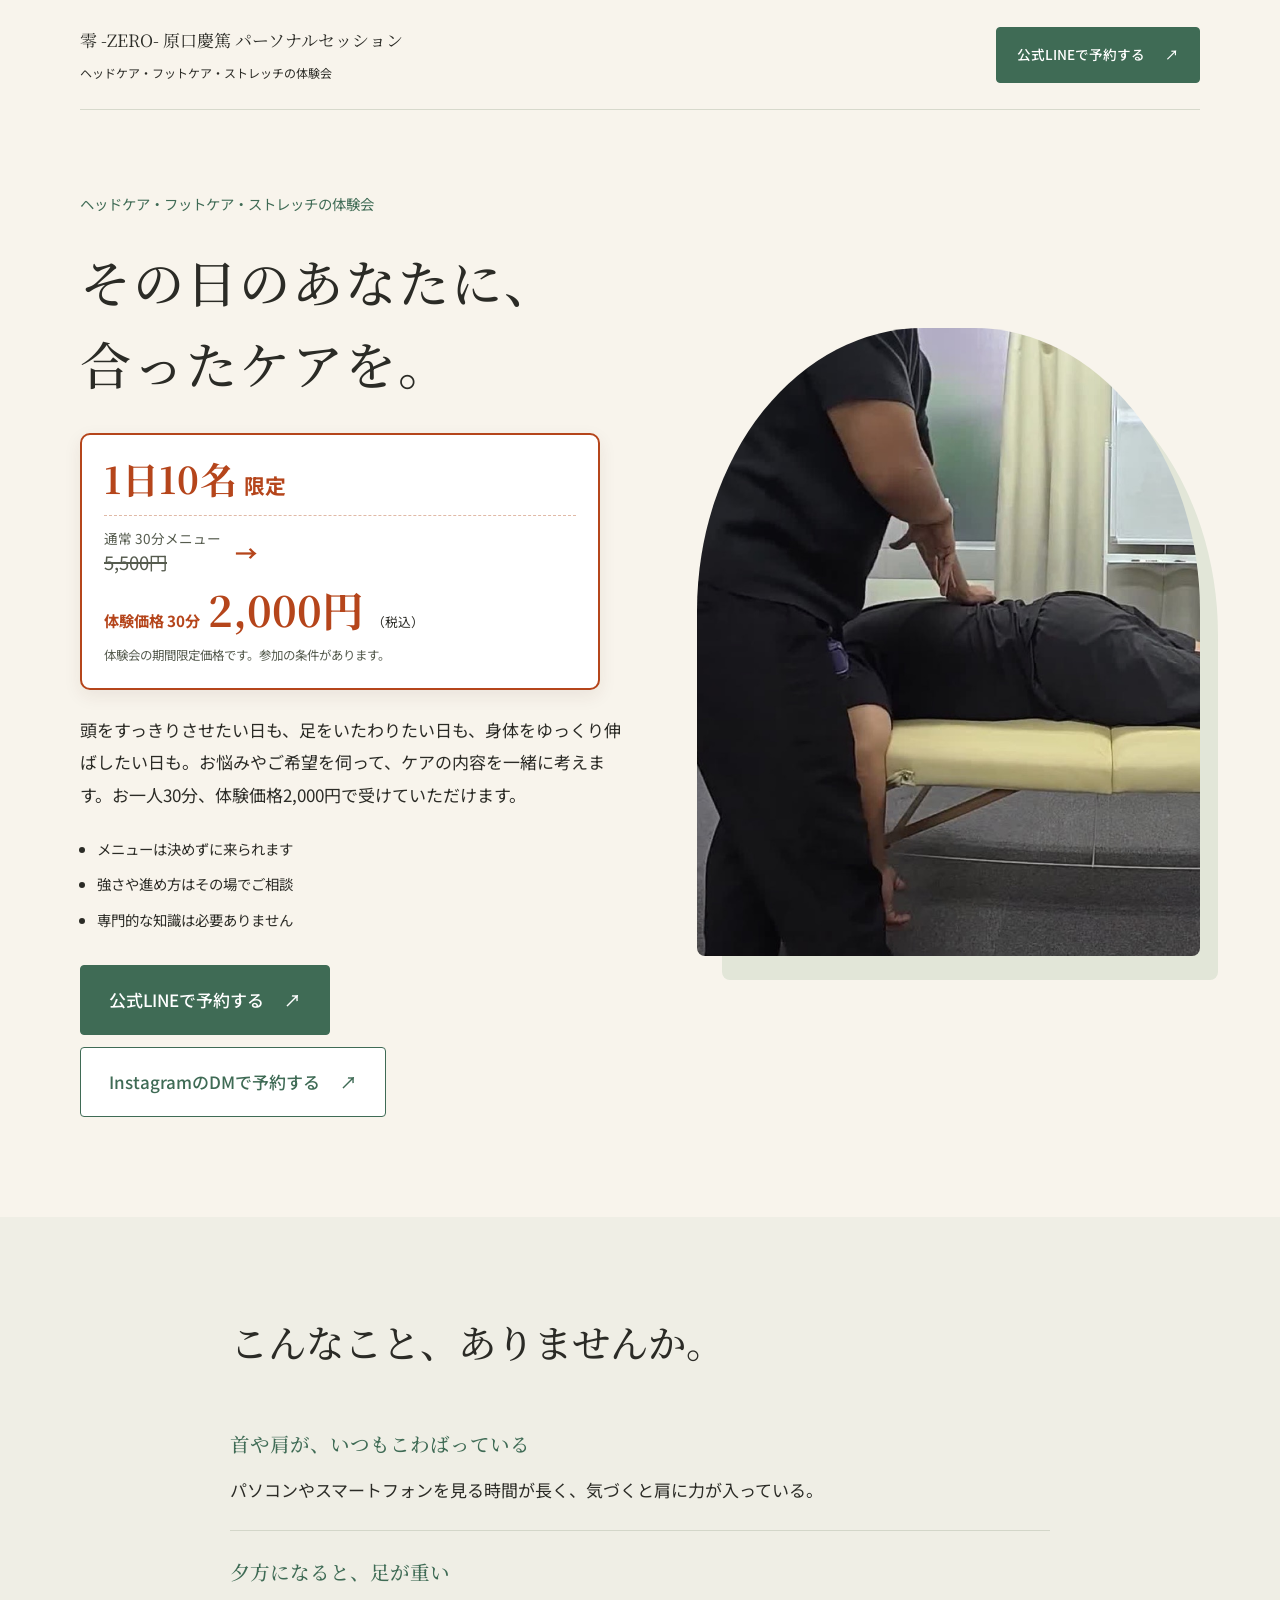
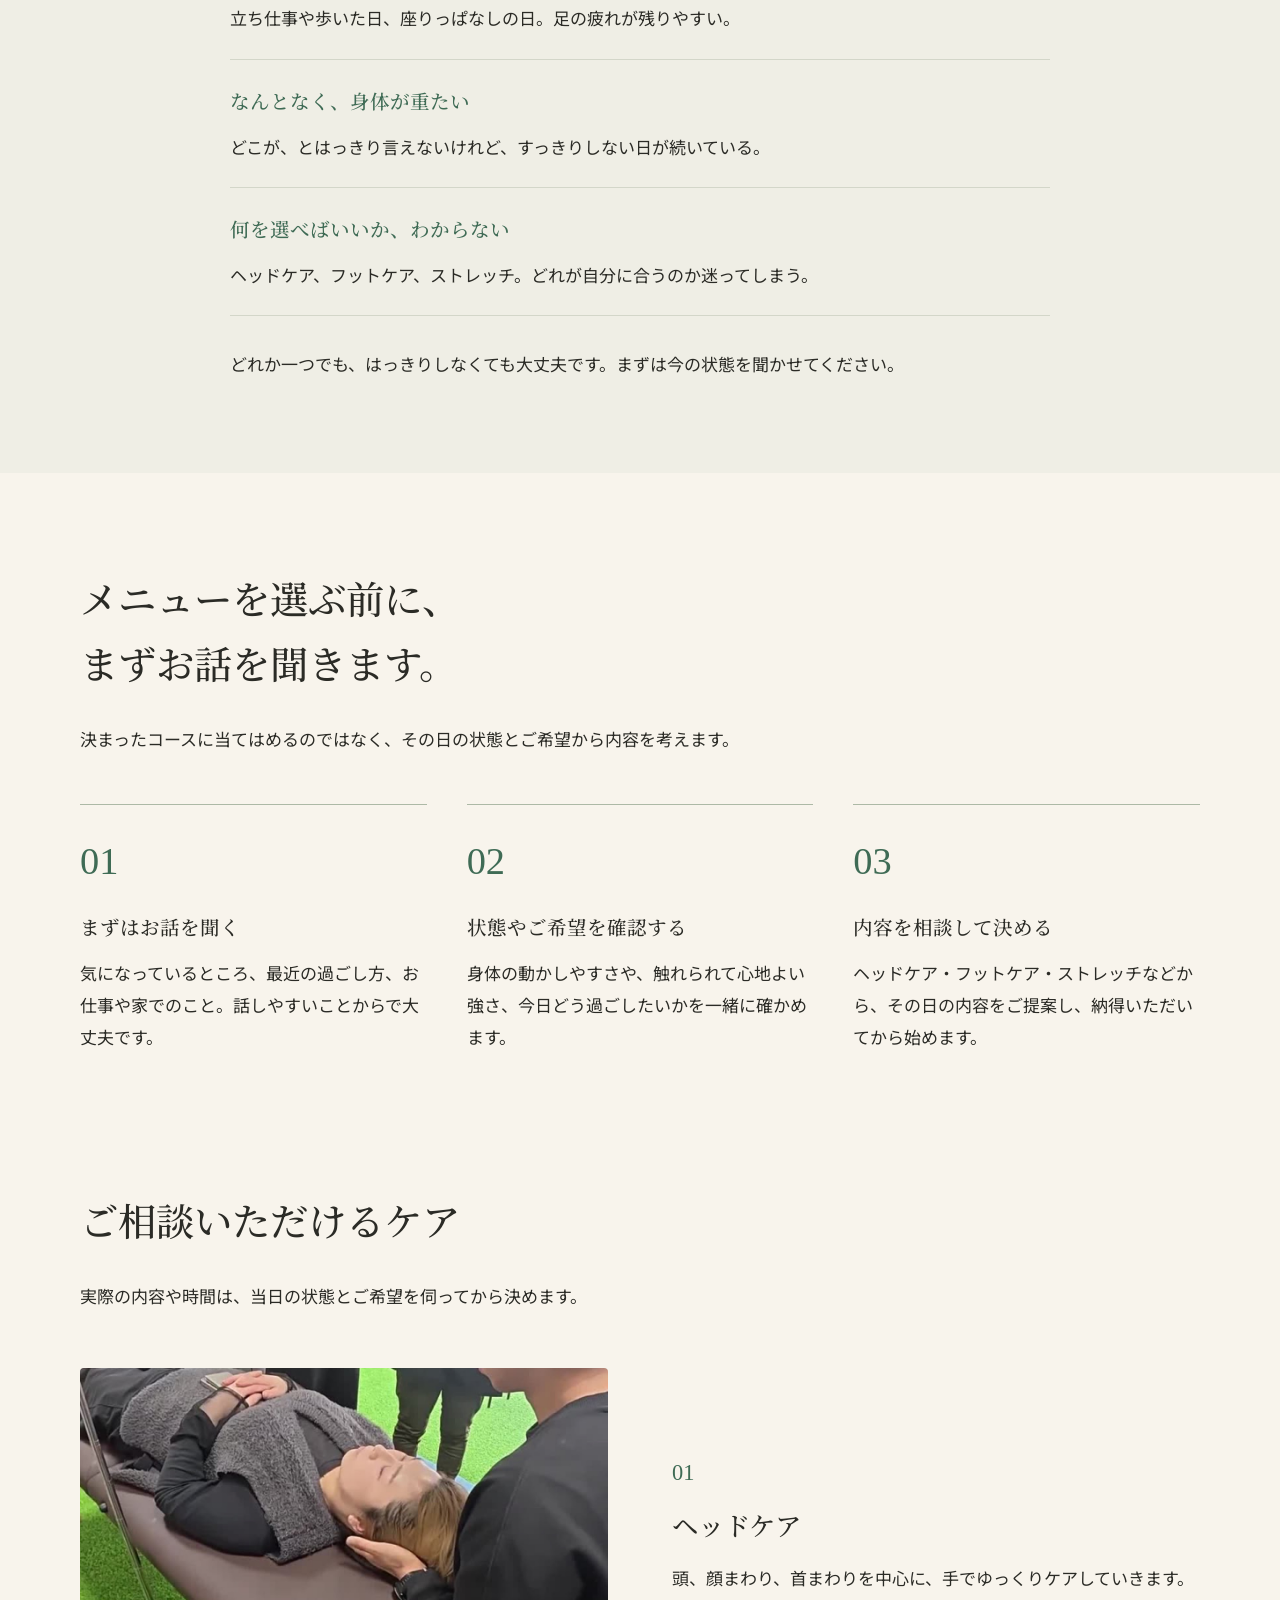
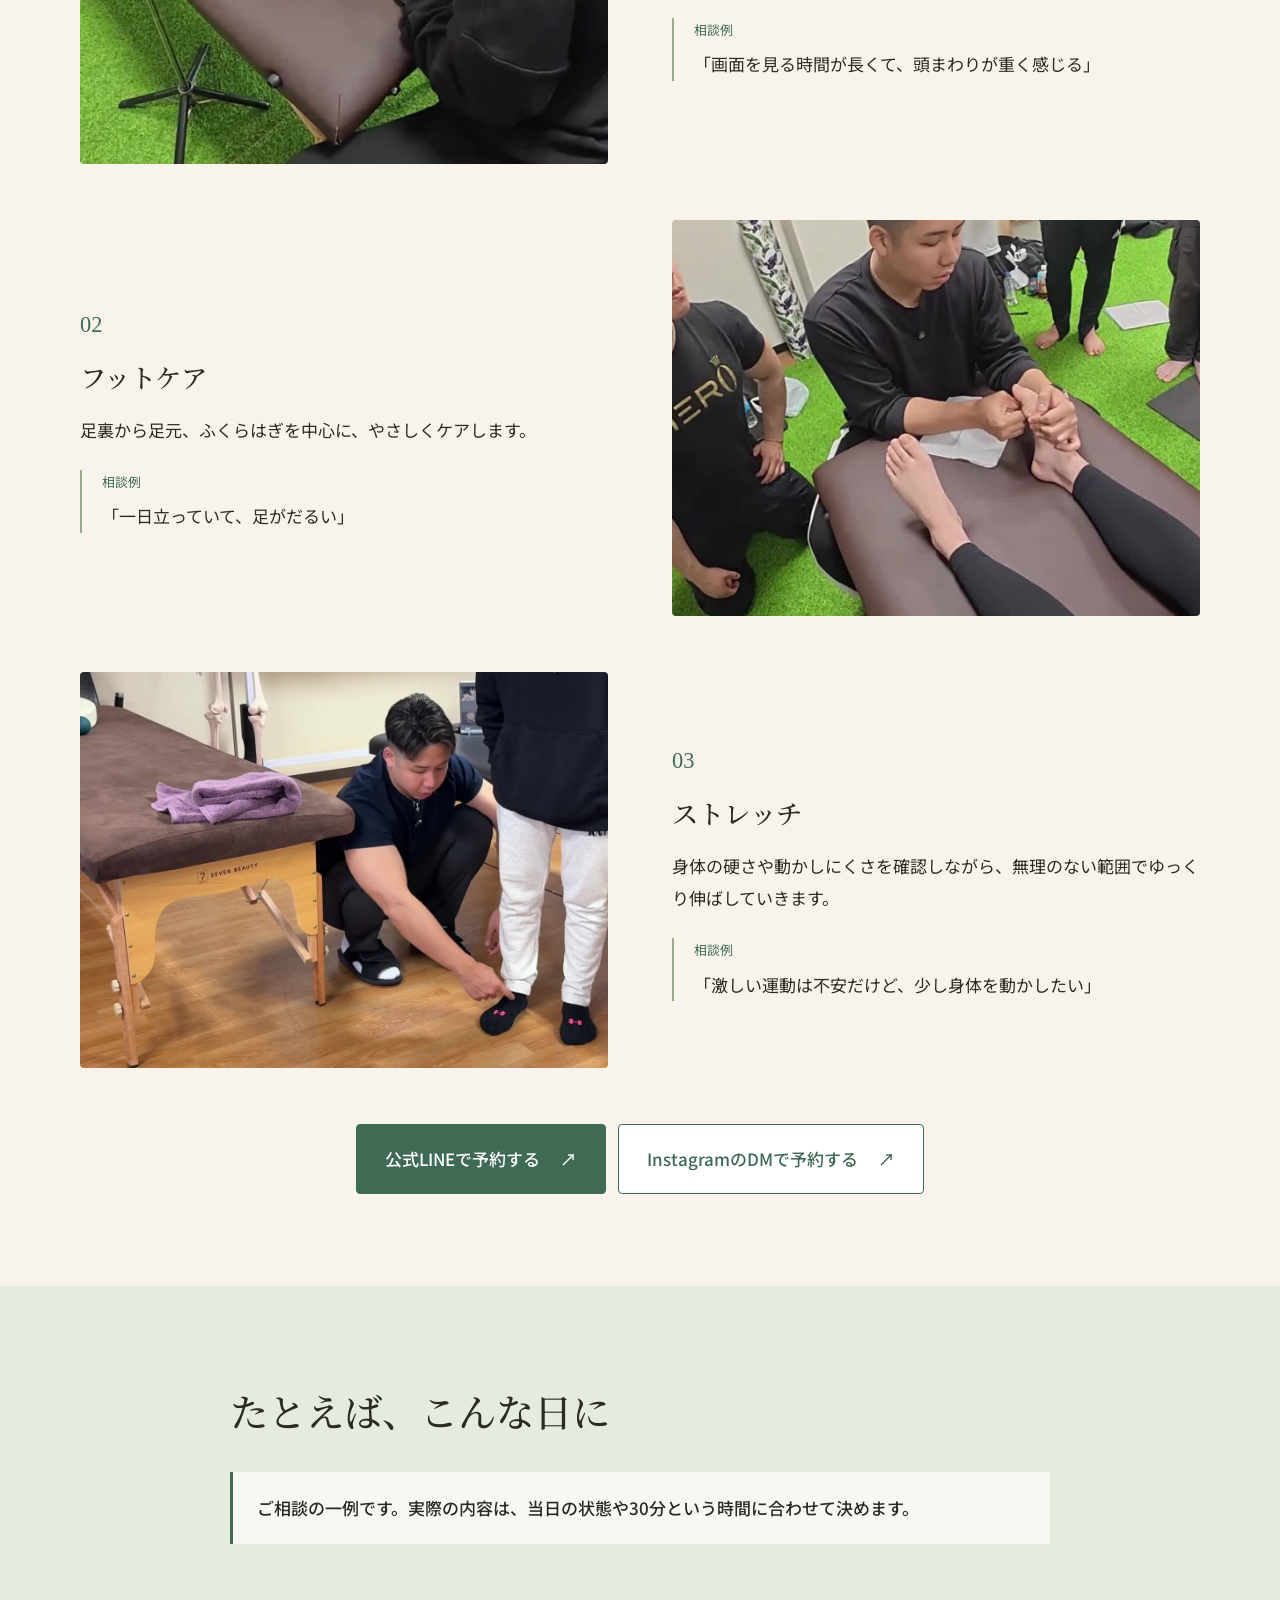
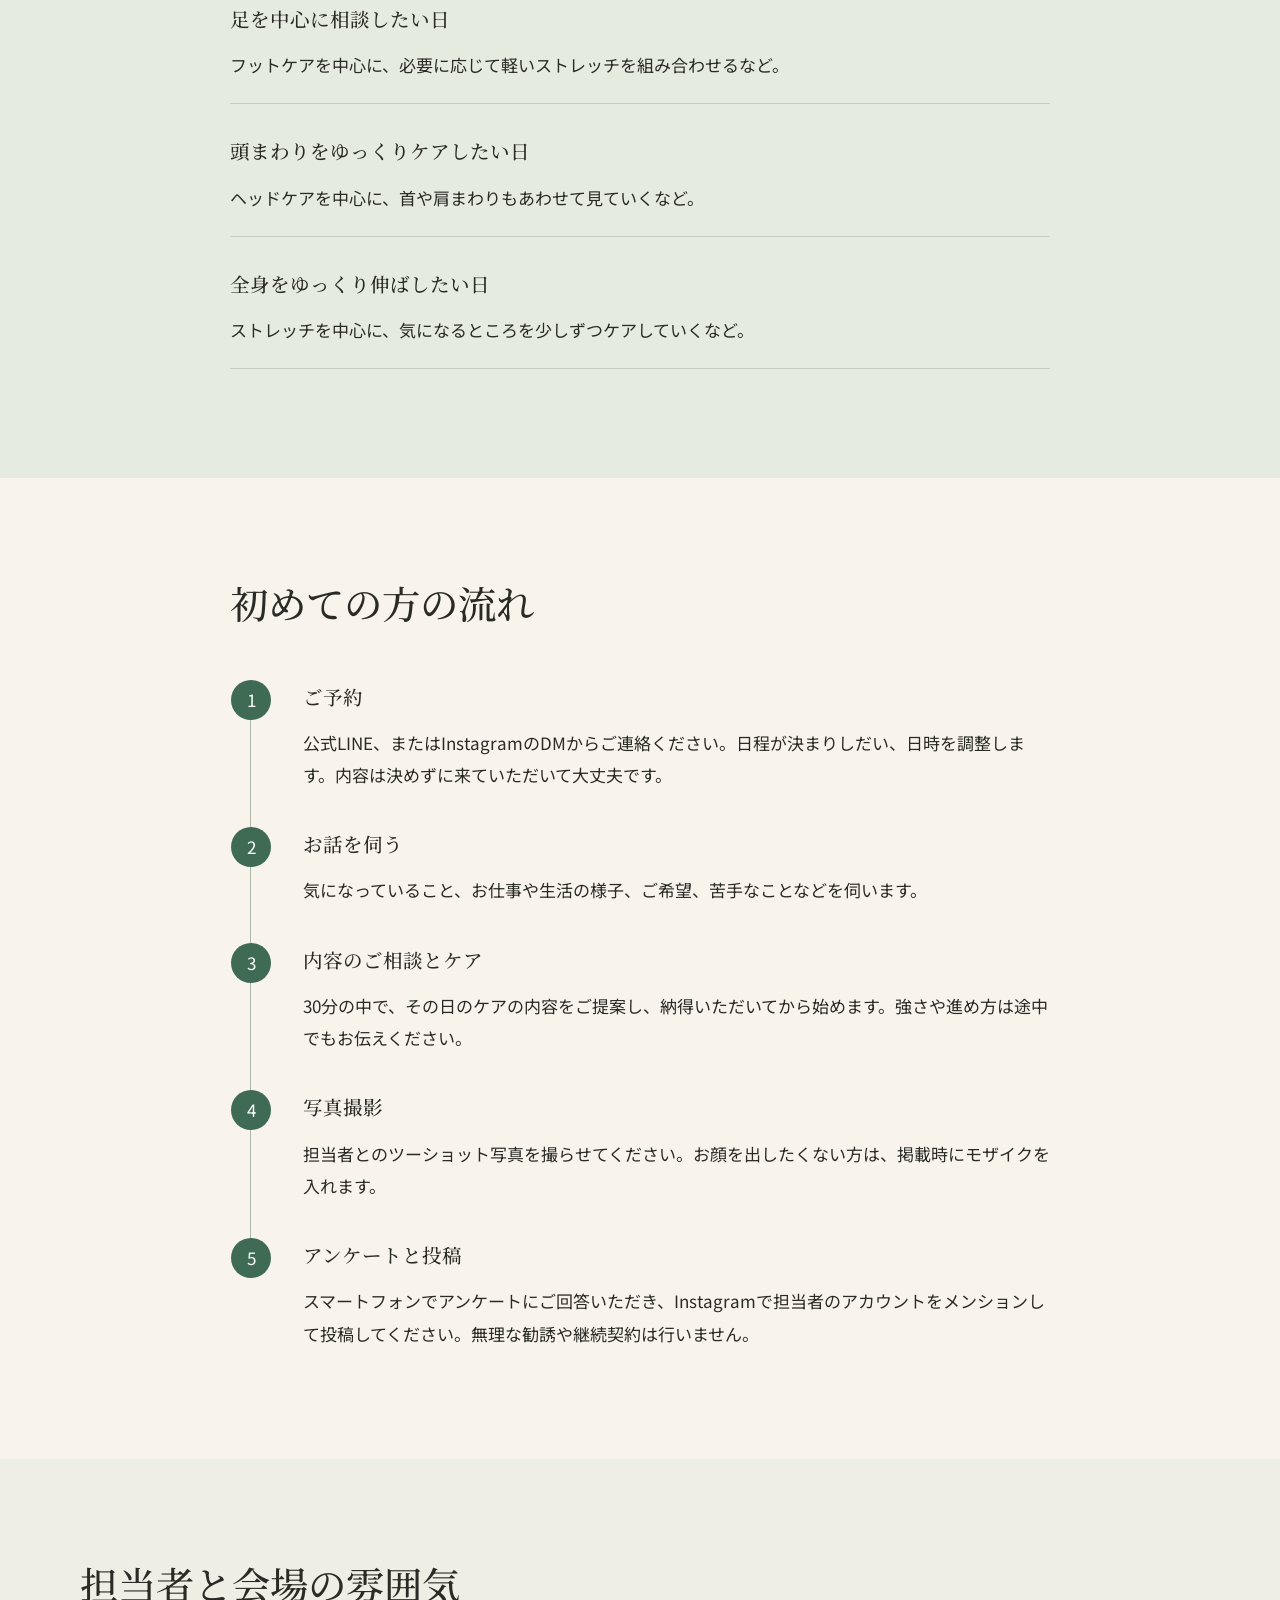
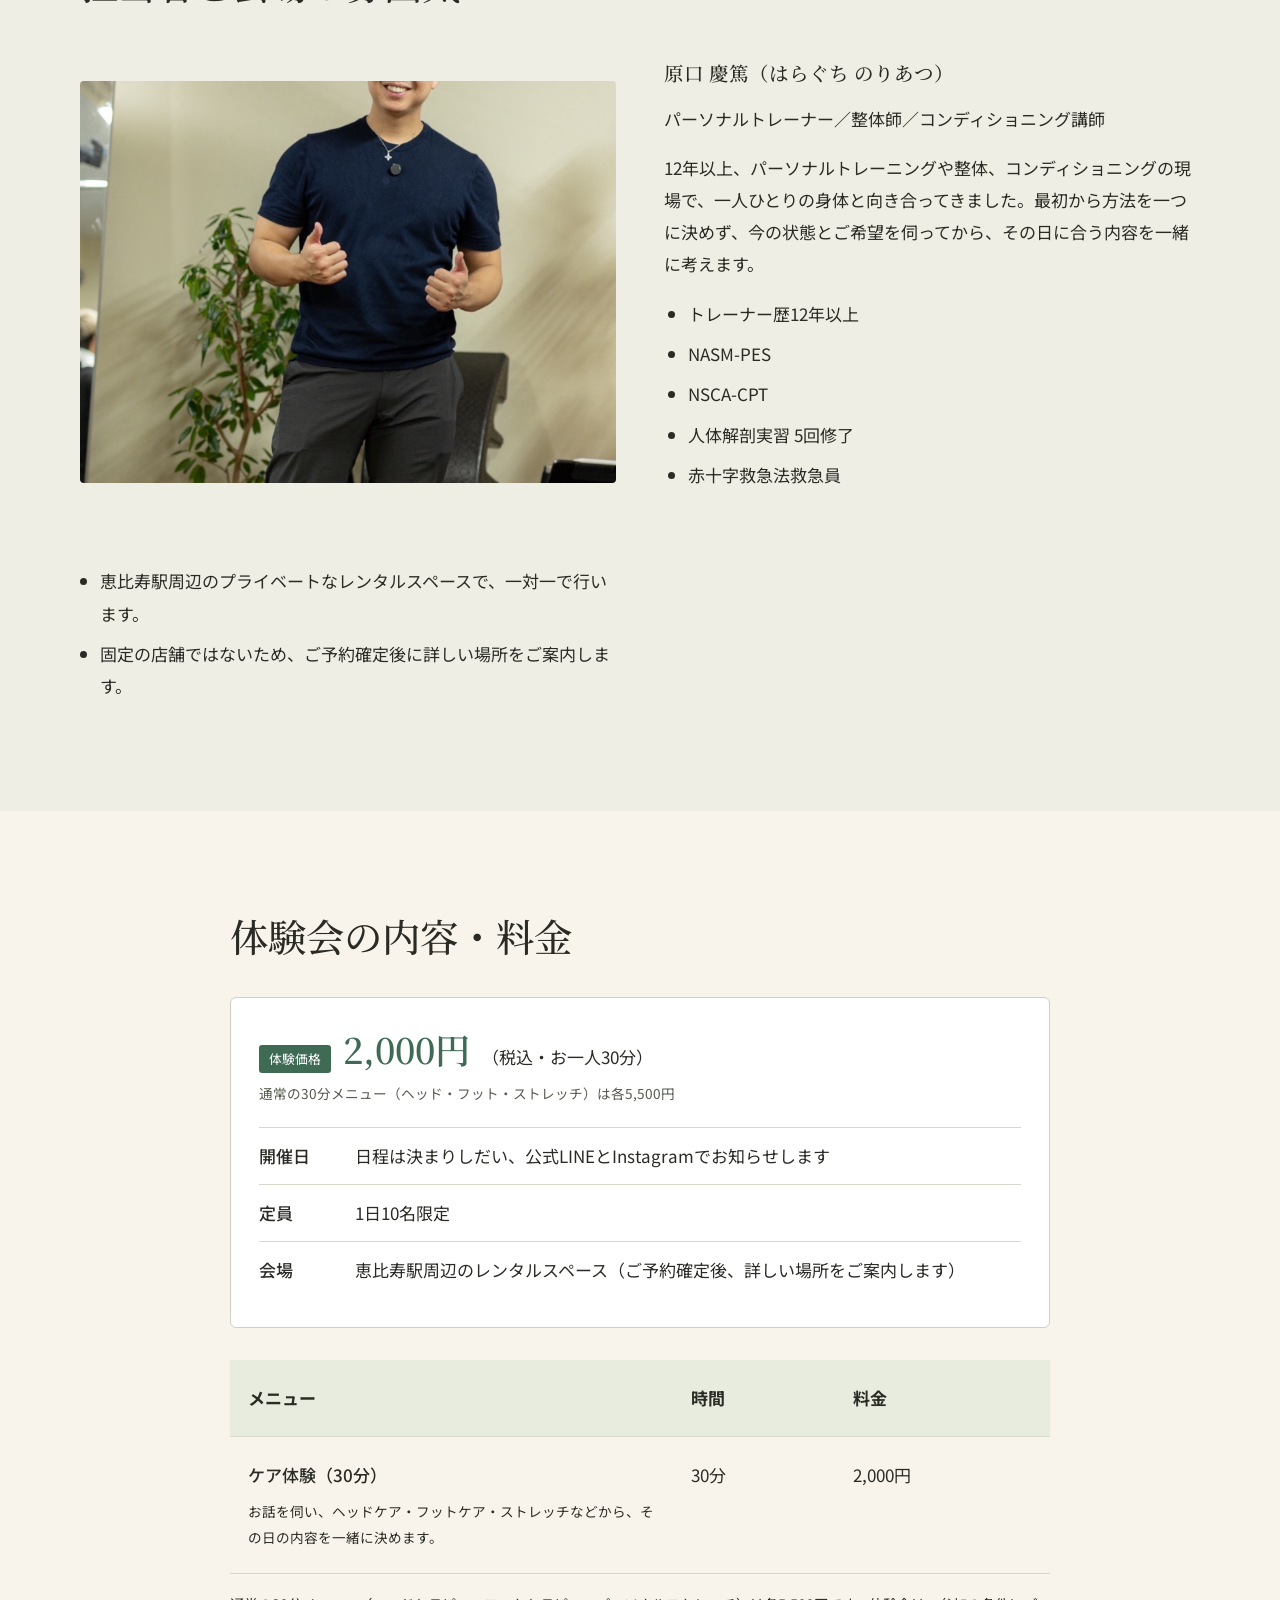
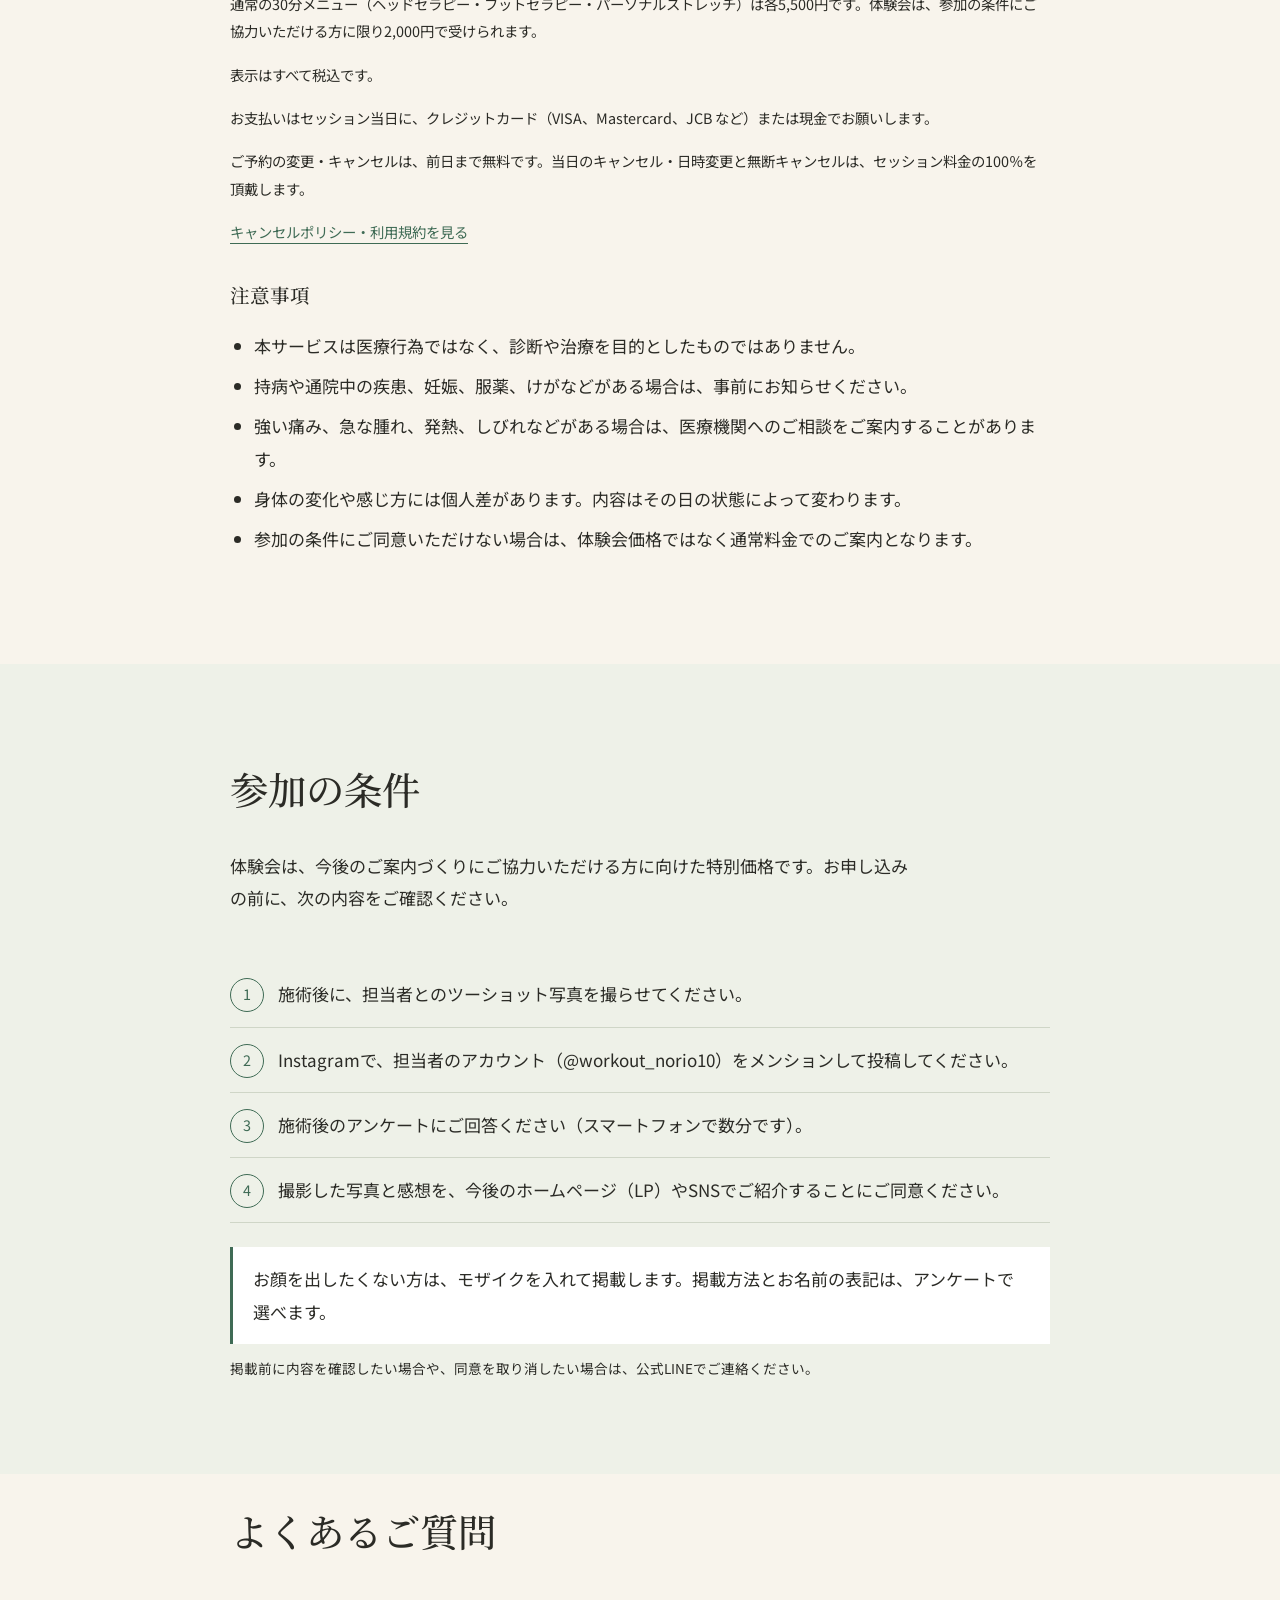
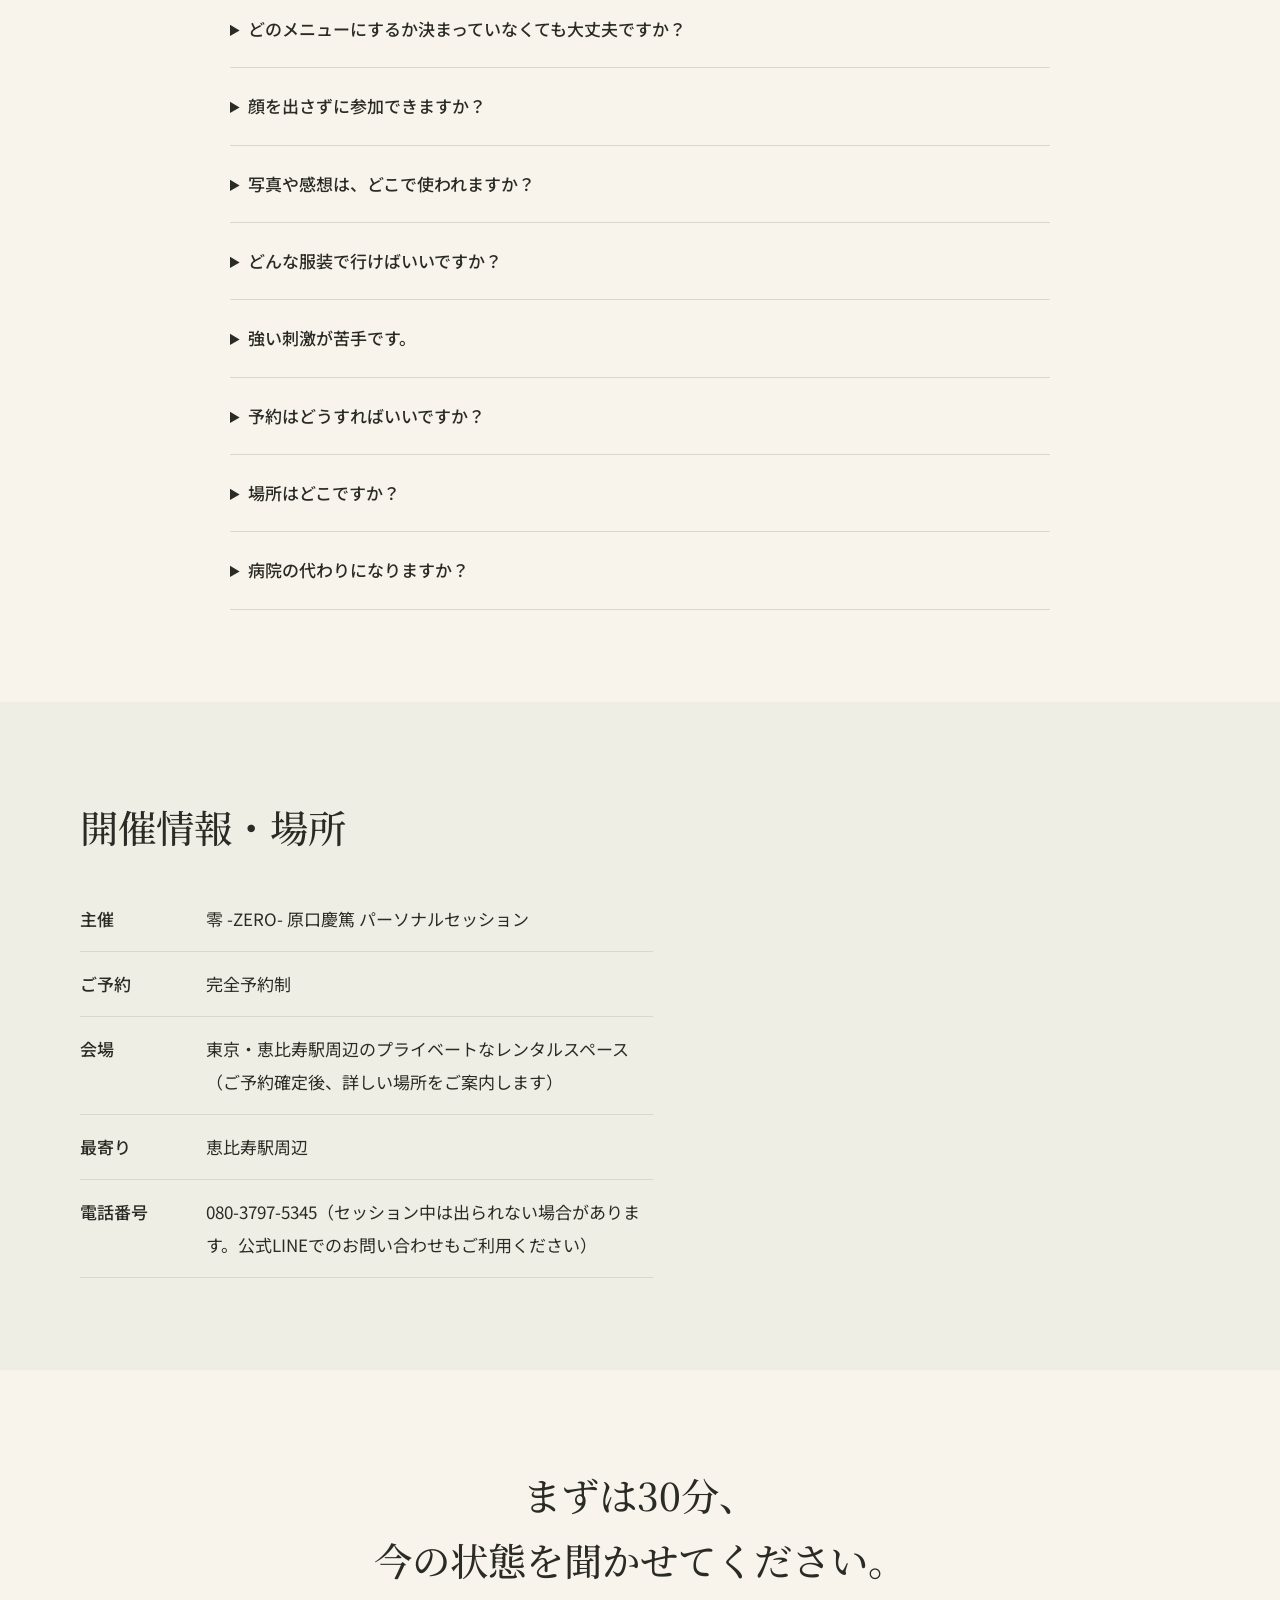
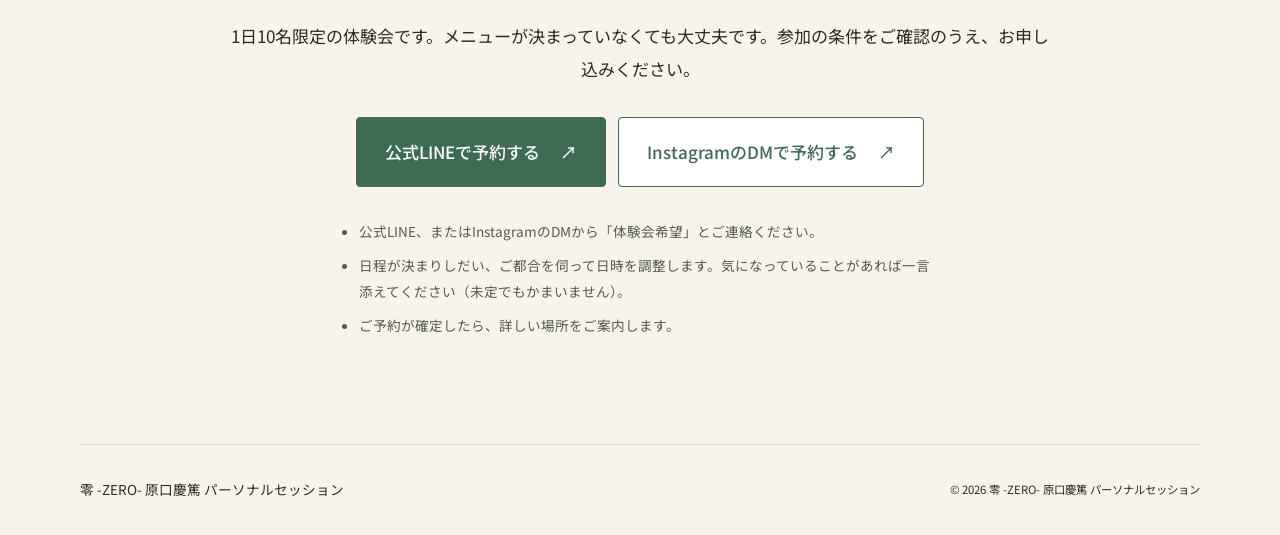
==== care/index.html @ 6ae03a6f "update: ケア体験会LPのファーストビューに1日10名限定と限定価格を強調表示 Co-Authored-By: Claude Opus 5.5 <noreply@anthropic.com>" ====
<!doctype html>
<html lang="ja">
<head>
<meta charset="utf-8"><meta name="viewport" content="width=device-width, initial-scale=1">
<meta name="theme-color" content="#3f6b55">
<title>1日10名限定 ケア体験会（30分2,000円）｜ヘッドケア・フットケア・ストレッチ｜零 -ZERO- 原口慶篤 パーソナルセッション</title><meta name="description" content="首や肩のこわばり、足の疲れ、身体の重さが気になる方へ。恵比寿駅周辺で、1日10名限定のケア体験会を行います。お一人30分・2,000円。お悩みやご希望を伺い、ヘッドケア・フットケア・ストレッチなどから内容を一緒に考えます。">
<meta property="og:type" content="website"><meta property="og:locale" content="ja_JP"><meta property="og:title" content="1日10名限定 ケア体験会（30分2,000円）｜ヘッドケア・フットケア・ストレッチ｜零 -ZERO- 原口慶篤 パーソナルセッション"><meta property="og:description" content="首や肩のこわばり、足の疲れ、身体の重さが気になる方へ。恵比寿駅周辺で、1日10名限定のケア体験会を行います。お一人30分・2,000円。お悩みやご希望を伺い、ヘッドケア・フットケア・ストレッチなどから内容を一緒に考えます。"><link rel="canonical" href="https://noriatsu3377-hue.github.io/Fee/care/"><meta property="og:url" content="https://noriatsu3377-hue.github.io/Fee/care/"><meta property="og:site_name" content="零 -ZERO- 原口慶篤 パーソナルセッション">
<link rel="preconnect" href="https://fonts.googleapis.com"><link rel="preconnect" href="https://fonts.gstatic.com" crossorigin>
<link href="https://fonts.googleapis.com/css2?family=Noto+Sans+JP:wght@400;500;600&family=Noto+Serif+JP:wght@400;500;600&display=swap" rel="stylesheet">
<link rel="stylesheet" href="assets/style.css"><script src="assets/main.js" defer></script>
</head>
<body class="has-booking">
<a class="skip-link" href="#main">本文へスキップ</a>
<header class="header wrap"><div class="brand">零 -ZERO- 原口慶篤 パーソナルセッション<p>ヘッドケア・フットケア・ストレッチの体験会</p></div><a class="btn btn-sm" href="https://lin.ee/N27gGW2" rel="noopener">公式LINEで予約する<span class="sr-only">（公式LINEが開きます）</span><span aria-hidden="true"> ↗</span></a></header>
<main id="main">
<section class="hero wrap" aria-labelledby="hero-title"><div><p class="eyebrow">ヘッドケア・フットケア・ストレッチの体験会</p><h1 id="hero-title">その日のあなたに、<br>合ったケアを。</h1><div class="hero-offer" role="group" aria-label="体験会の限定価格"><p class="offer-limit"><span class="offer-limit-big">1日10名</span>限定</p><div class="offer-price"><p class="offer-normal"><span>通常 30分メニュー</span><s>5,500円</s></p><span class="offer-arrow" aria-hidden="true">→</span><p class="offer-now"><span>体験価格 30分</span><strong>2,000円</strong><small>（税込）</small></p></div><p class="offer-note">体験会の期間限定価格です。参加の条件があります。</p></div><p class="lead">頭をすっきりさせたい日も、足をいたわりたい日も、身体をゆっくり伸ばしたい日も。お悩みやご希望を伺って、ケアの内容を一緒に考えます。お一人30分、体験価格2,000円で受けていただけます。</p><div class="hero-points"><ul><li>メニューは決めずに来られます</li><li>強さや進め方はその場でご相談</li><li>専門的な知識は必要ありません</li></ul></div><div class="cta-group"><a class="btn" href="https://lin.ee/N27gGW2" rel="noopener">公式LINEで予約する<span class="sr-only">（公式LINEが開きます）</span><span aria-hidden="true"> ↗</span></a><a class="btn btn-outline" href="https://ig.me/m/workout_norio10" rel="noopener">InstagramのDMで予約する<span class="sr-only">（Instagramが開きます）</span><span aria-hidden="true"> ↗</span></a></div></div><div class="hero-visual"><img class="photo" src="assets/img/hero.jpg" alt="担当者が施術台の上でお客様の身体をケアしている様子" loading="lazy" width="1200" height="900"></div></section>
<section class="section soft" aria-labelledby="empathy-title"><div class="wrap narrow"><h2 id="empathy-title">こんなこと、ありませんか。</h2><ul class="empathy"><li><h3>首や肩が、いつもこわばっている</h3><p>パソコンやスマートフォンを見る時間が長く、気づくと肩に力が入っている。</p></li><li><h3>夕方になると、足が重い</h3><p>立ち仕事や歩いた日、座りっぱなしの日。足の疲れが残りやすい。</p></li><li><h3>なんとなく、身体が重たい</h3><p>どこが、とはっきり言えないけれど、すっきりしない日が続いている。</p></li><li><h3>何を選べばいいか、わからない</h3><p>ヘッドケア、フットケア、ストレッチ。どれが自分に合うのか迷ってしまう。</p></li></ul><p class="closing">どれか一つでも、はっきりしなくても大丈夫です。まずは今の状態を聞かせてください。</p></div></section>
<section class="section wrap" aria-labelledby="concept-title"><h2 id="concept-title">メニューを選ぶ前に、<br>まずお話を聞きます。</h2><p class="section-lead">決まったコースに当てはめるのではなく、その日の状態とご希望から内容を考えます。</p><ol class="concept"><li><h3>まずはお話を聞く</h3><p>気になっているところ、最近の過ごし方、お仕事や家でのこと。話しやすいことからで大丈夫です。</p></li><li><h3>状態やご希望を確認する</h3><p>身体の動かしやすさや、触れられて心地よい強さ、今日どう過ごしたいかを一緒に確かめます。</p></li><li><h3>内容を相談して決める</h3><p>ヘッドケア・フットケア・ストレッチなどから、その日の内容をご提案し、納得いただいてから始めます。</p></li></ol></section>
<section class="section wrap care" aria-labelledby="care-title"><h2 id="care-title">ご相談いただけるケア</h2><p class="section-lead">実際の内容や時間は、当日の状態とご希望を伺ってから決めます。</p><article class="care-row"><div><img class="photo" src="assets/img/head.jpg" alt="あおむけの姿勢で頭と首まわりをケアしている様子" loading="lazy" width="1200" height="900"></div><div class="care-text"><span class="index" aria-hidden="true">01</span><h3>ヘッドケア</h3><p>頭、顔まわり、首まわりを中心に、手でゆっくりケアしていきます。</p><p class="example"><span>相談例</span>「画面を見る時間が長くて、頭まわりが重く感じる」</p></div></article><article class="care-row"><div><img class="photo" src="assets/img/foot.jpg" alt="足元をケアしている様子" loading="lazy" width="1200" height="900"></div><div class="care-text"><span class="index" aria-hidden="true">02</span><h3>フットケア</h3><p>足裏から足元、ふくらはぎを中心に、やさしくケアします。</p><p class="example"><span>相談例</span>「一日立っていて、足がだるい」</p></div></article><article class="care-row"><div><img class="photo" src="assets/img/stretch.jpg" alt="脚の動きを確認しながら進めている様子" loading="lazy" width="1200" height="900"></div><div class="care-text"><span class="index" aria-hidden="true">03</span><h3>ストレッチ</h3><p>身体の硬さや動かしにくさを確認しながら、無理のない範囲でゆっくり伸ばしていきます。</p><p class="example"><span>相談例</span>「激しい運動は不安だけど、少し身体を動かしたい」</p></div></article><div class="mid-cta"><div class="cta-group"><a class="btn" href="https://lin.ee/N27gGW2" rel="noopener">公式LINEで予約する<span class="sr-only">（公式LINEが開きます）</span><span aria-hidden="true"> ↗</span></a><a class="btn btn-outline" href="https://ig.me/m/workout_norio10" rel="noopener">InstagramのDMで予約する<span class="sr-only">（Instagramが開きます）</span><span aria-hidden="true"> ↗</span></a></div></div></section>
<section class="section combo-band" aria-labelledby="combo-title"><div class="wrap narrow"><h2 id="combo-title">たとえば、こんな日に</h2><p class="disclaimer">ご相談の一例です。実際の内容は、当日の状態や30分という時間に合わせて決めます。</p><ul class="combos"><li><h3>足を中心に相談したい日</h3><p>フットケアを中心に、必要に応じて軽いストレッチを組み合わせるなど。</p></li><li><h3>頭まわりをゆっくりケアしたい日</h3><p>ヘッドケアを中心に、首や肩まわりもあわせて見ていくなど。</p></li><li><h3>全身をゆっくり伸ばしたい日</h3><p>ストレッチを中心に、気になるところを少しずつケアしていくなど。</p></li></ul></div></section>
<section class="section wrap narrow" aria-labelledby="flow-title"><h2 id="flow-title">初めての方の流れ</h2><ol class="timeline"><li><h3>ご予約</h3><p>公式LINE、またはInstagramのDMからご連絡ください。日程が決まりしだい、日時を調整します。内容は決めずに来ていただいて大丈夫です。</p></li><li><h3>お話を伺う</h3><p>気になっていること、お仕事や生活の様子、ご希望、苦手なことなどを伺います。</p></li><li><h3>内容のご相談とケア</h3><p>30分の中で、その日のケアの内容をご提案し、納得いただいてから始めます。強さや進め方は途中でもお伝えください。</p></li><li><h3>写真撮影</h3><p>担当者とのツーショット写真を撮らせてください。お顔を出したくない方は、掲載時にモザイクを入れます。</p></li><li><h3>アンケートと投稿</h3><p>スマートフォンでアンケートにご回答いただき、Instagramで担当者のアカウントをメンションして投稿してください。無理な勧誘や継続契約は行いません。</p></li></ol></section>
<section class="section soft" aria-labelledby="staff-title"><div class="wrap"><h2 id="staff-title">担当者と会場の雰囲気</h2><article class="staff-row"><div><img class="photo" src="assets/img/staff.jpg" alt="担当の原口慶篤" loading="lazy" width="1200" height="900"></div><div><h3>原口 慶篤（はらぐち のりあつ）</h3><p>パーソナルトレーナー／整体師／コンディショニング講師</p><p>12年以上、パーソナルトレーニングや整体、コンディショニングの現場で、一人ひとりの身体と向き合ってきました。最初から方法を一つに決めず、今の状態とご希望を伺ってから、その日に合う内容を一緒に考えます。</p><ul><li>トレーナー歴12年以上</li><li>NASM-PES</li><li>NSCA-CPT</li><li>人体解剖実習 5回修了</li><li>赤十字救急法救急員</li></ul></div></article><div class="room-row"><ul class="atmosphere"><li>恵比寿駅周辺のプライベートなレンタルスペースで、一対一で行います。</li><li>固定の店舗ではないため、ご予約確定後に詳しい場所をご案内します。</li></ul></div></div></section>
<section class="section wrap narrow" aria-labelledby="menu-title"><h2 id="menu-title">体験会の内容・料金</h2><div class="event-card"><p class="event-price"><span class="event-label">体験価格</span><strong>2,000円</strong><span>（税込・お一人30分）</span></p><p class="event-normal">通常の30分メニュー（ヘッド・フット・ストレッチ）は各5,500円</p><dl class="event-dl"><div><dt>開催日</dt><dd>日程は決まりしだい、公式LINEとInstagramでお知らせします</dd></div><div><dt>定員</dt><dd>1日10名限定</dd></div><div><dt>会場</dt><dd>恵比寿駅周辺のレンタルスペース（ご予約確定後、詳しい場所をご案内します）</dd></div></dl></div><table class="menu-table"><thead><tr><th scope="col">メニュー</th><th scope="col">時間</th><th scope="col">料金</th></tr></thead><tbody><tr><th scope="row">ケア体験（30分）<span class="menu-desc">お話を伺い、ヘッドケア・フットケア・ストレッチなどから、その日の内容を一緒に決めます。</span></th><td data-label="時間">30分</td><td data-label="料金">2,000円</td></tr></tbody></table><p class="menu-note">通常の30分メニュー（ヘッドセラピー・フットセラピー・パーソナルストレッチ）は各5,500円です。体験会は、参加の条件にご協力いただける方に限り2,000円で受けられます。</p><p class="menu-note">表示はすべて税込です。</p><p class="menu-note">お支払いはセッション当日に、クレジットカード（VISA、Mastercard、JCB など）または現金でお願いします。</p><p class="menu-note">ご予約の変更・キャンセルは、前日まで無料です。当日のキャンセル・日時変更と無断キャンセルは、セッション料金の100％を頂戴します。</p><p class="menu-note"><a href="https://noriatsu3377-hue.github.io/Fee/legal.html#cancel" rel="noopener">キャンセルポリシー・利用規約を見る</a></p><aside class="notices"><h3>注意事項</h3><ul><li>本サービスは医療行為ではなく、診断や治療を目的としたものではありません。</li><li>持病や通院中の疾患、妊娠、服薬、けがなどがある場合は、事前にお知らせください。</li><li>強い痛み、急な腫れ、発熱、しびれなどがある場合は、医療機関へのご相談をご案内することがあります。</li><li>身体の変化や感じ方には個人差があります。内容はその日の状態によって変わります。</li><li>参加の条件にご同意いただけない場合は、体験会価格ではなく通常料金でのご案内となります。</li></ul></aside></section>
<section class="section conditions" aria-labelledby="cond-title"><div class="wrap narrow"><h2 id="cond-title">参加の条件</h2><p class="section-lead">体験会は、今後のご案内づくりにご協力いただける方に向けた特別価格です。お申し込みの前に、次の内容をご確認ください。</p><ol class="cond-list"><li>施術後に、担当者とのツーショット写真を撮らせてください。</li><li>Instagramで、担当者のアカウント（@workout_norio10）をメンションして投稿してください。</li><li>施術後のアンケートにご回答ください（スマートフォンで数分です）。</li><li>撮影した写真と感想を、今後のホームページ（LP）やSNSでご紹介することにご同意ください。</li></ol><p class="cond-note">お顔を出したくない方は、モザイクを入れて掲載します。掲載方法とお名前の表記は、アンケートで選べます。</p><p class="cond-note small">掲載前に内容を確認したい場合や、同意を取り消したい場合は、公式LINEでご連絡ください。</p></div></section>
<section class="section wrap narrow faq" aria-labelledby="faq-title"><h2 id="faq-title">よくあるご質問</h2><details><summary>どのメニューにするか決まっていなくても大丈夫ですか？</summary><p>はい、大丈夫です。お話を伺ってから、その日の内容を一緒に決めます。</p></details><details><summary>顔を出さずに参加できますか？</summary><p>はい。写真の撮影にはご協力いただきますが、掲載時にお顔へモザイクを入れることができます。掲載方法とお名前の表記は、アンケートで選べます。</p></details><details><summary>写真や感想は、どこで使われますか？</summary><p>今後のホームページ（LP）やSNSで、施術の様子やお客様の声としてご紹介します。掲載前に確認したい場合や、同意を取り消したい場合は、公式LINEでご連絡ください。</p></details><details><summary>どんな服装で行けばいいですか？</summary><p>Tシャツやジャージなど、動きやすい服装でお越しいただくか、お持ちください。ジーンズなど硬い素材の服は避けていただくと安心です。お着替えのスペースはご用意しています。</p></details><details><summary>強い刺激が苦手です。</summary><p>強さはご希望に合わせて調整します。途中でも、遠慮なくお声がけください。</p></details><details><summary>予約はどうすればいいですか？</summary><p>公式LINE、またはInstagramのDMで受け付けています。「体験会希望」とお送りください。1日10名限定のため、枠が埋まりしだい締め切ります。</p></details><details><summary>場所はどこですか？</summary><p>恵比寿駅周辺のプライベートなレンタルスペースです。ご予約が確定しましたら、詳しい場所をご案内します。</p></details><details><summary>病院の代わりになりますか？</summary><p>当店は医療機関ではなく、診断や治療は行いません。痛みが強い、通院中などの場合は、医師にご相談ください。</p></details></section>
<section class="section soft" aria-labelledby="access-title"><div class="wrap"><h2 id="access-title">開催情報・場所</h2><div class="access"><dl><div><dt>主催</dt><dd>零 -ZERO- 原口慶篤 パーソナルセッション</dd></div><div><dt>ご予約</dt><dd>完全予約制</dd></div><div><dt>会場</dt><dd>東京・恵比寿駅周辺のプライベートなレンタルスペース（ご予約確定後、詳しい場所をご案内します）</dd></div><div><dt>最寄り</dt><dd>恵比寿駅周辺</dd></div><div><dt>電話番号</dt><dd>080-3797-5345（セッション中は出られない場合があります。公式LINEでのお問い合わせもご利用ください）</dd></div></dl></div></div></section>
<section class="section final wrap narrow" aria-labelledby="final-title"><h2 id="final-title">まずは30分、<br>今の状態を聞かせてください。</h2><p>1日10名限定の体験会です。メニューが決まっていなくても大丈夫です。参加の条件をご確認のうえ、お申し込みください。</p><div class="cta-group"><a class="btn" href="https://lin.ee/N27gGW2" rel="noopener">公式LINEで予約する<span class="sr-only">（公式LINEが開きます）</span><span aria-hidden="true"> ↗</span></a><a class="btn btn-outline" href="https://ig.me/m/workout_norio10" rel="noopener">InstagramのDMで予約する<span class="sr-only">（Instagramが開きます）</span><span aria-hidden="true"> ↗</span></a></div><div class="booking-steps"><ul><li>公式LINE、またはInstagramのDMから「体験会希望」とご連絡ください。</li><li>日程が決まりしだい、ご都合を伺って日時を調整します。気になっていることがあれば一言添えてください（未定でもかまいません）。</li><li>ご予約が確定したら、詳しい場所をご案内します。</li></ul></div></section>
</main><footer class="footer wrap">零 -ZERO- 原口慶篤 パーソナルセッション<small>© 2026 零 -ZERO- 原口慶篤 パーソナルセッション</small></footer><div class="sticky-cta"><a class="btn btn-sm" href="https://lin.ee/N27gGW2" rel="noopener">公式LINEで予約する<span class="sr-only">（公式LINEが開きます）</span><span aria-hidden="true"> ↗</span></a></div>
</body></html>
---- care/assets/style.css ----
:root{--paper:#f8f4ec;--ink:#2b2b26;--green:#3f6b55;--line:#d7d9cc;--sticky-height:100px}*{box-sizing:border-box}html{scroll-behavior:smooth}body{margin:0;background:var(--paper);color:var(--ink);font-family:'Noto Sans JP',sans-serif;font-size:16px;line-height:1.9;overflow-wrap:anywhere}h1,h2,h3,p{margin:0}h1,h2,h3{font-family:'Noto Serif JP',serif;font-weight:500}h1{font-size:clamp(2.15rem,4vw,3.6rem);line-height:1.6;letter-spacing:.04em}h2{font-size:clamp(1.65rem,3vw,2.45rem);line-height:1.7;margin-bottom:28px}h3{font-size:1.22rem;line-height:1.8;margin-bottom:12px}p+p{margin-top:16px}a{color:var(--green);text-underline-offset:5px}a:focus-visible,summary:focus-visible{outline:3px solid #9c5300;outline-offset:5px}ul,ol{padding-left:1.4em}li+li{margin-top:8px}.wrap{width:min(1120px,calc(100% - 64px));margin-inline:auto}.narrow{max-width:820px}.section{padding-block:92px}.soft{background:#efeee5}.section-lead{max-width:680px;margin-bottom:48px}.header{display:flex;align-items:center;justify-content:space-between;gap:24px;padding-block:24px;border-bottom:1px solid var(--line)}.brand{font-family:'Noto Serif JP',serif}.brand p{font-family:'Noto Sans JP',sans-serif;font-size:.75rem;margin-top:6px}.hero{display:grid;grid-template-columns:1.1fr 1fr;gap:64px;align-items:center;padding-block:80px 100px}.eyebrow{color:var(--green);font-size:.9rem;margin-bottom:24px}.lead{margin-block:24px;max-width:550px}.hero-points{font-size:.9rem;margin-bottom:32px}.hero-points ul{padding-left:1.2em}.hero-visual{position:relative;padding-bottom:24px}.hero-visual:after{content:'';position:absolute;inset:25px -18px 0 25px;background:#e2e6d8;border-radius:45% 45% 8px 8px;z-index:-1}.hero-visual .img-ph,.hero-visual .photo{aspect-ratio:4/5;border-radius:45% 45% 8px 8px}.photo,.img-ph{display:block;width:100%;height:auto;aspect-ratio:4/3;object-fit:cover;border-radius:4px}.img-ph{background:#e8e8de;border:1px dashed #868b78;display:flex;align-items:center;justify-content:center;padding:28px;text-align:center;color:#535b4b}.placeholder{display:inline-block;border:1px dashed #986218;color:#754609;background:#fff3d9;padding:3px 8px;font-family:'Noto Sans JP',sans-serif;font-size:.8rem;line-height:1.7;border-radius:3px;vertical-align:middle}.draft-bar{padding:9px 20px;background:#fff0ce;color:#704409;text-align:center;font-size:.8rem;border-bottom:1px dashed #986218}.btn{display:inline-flex;justify-content:center;align-items:center;gap:20px;background:var(--green);color:white;border:1px solid var(--green);padding:18px 28px;min-height:56px;text-decoration:none;border-radius:4px;font-weight:500;transition:background .2s;max-width:100%;text-align:center}.btn:hover{background:#305540}.btn-sm{font-size:.85rem;padding:12px 20px}.cta-unset{border:1px dashed #986218;background:#fff5e1;padding:18px 22px;border-radius:4px;max-width:540px;color:#704409}.cta-unset strong,.cta-unset span{display:block}.cta-unset span{font-size:.75rem;margin-top:6px}.cta-unset.small{max-width:310px;font-size:.8rem;padding:10px 16px}.empathy{list-style:none;padding:0}.empathy li{padding:24px 0;border-bottom:1px solid #d3d6c9;margin:0}.empathy h3{color:var(--green)}.closing{margin-top:32px}.concept{display:grid;grid-template-columns:repeat(3,minmax(0,1fr));gap:40px;list-style:none;padding:0;counter-reset:step}.concept li{margin:0;border-top:1px solid #adb9a6;padding-top:20px;counter-increment:step}.concept li:before{content:'0' counter(step);display:block;font-family:serif;font-size:2.4rem;color:var(--green);margin-bottom:12px}.care{padding-top:24px}.care-row{display:grid;grid-template-columns:1fr 1fr;gap:64px;align-items:center;margin-block:56px}.care-row:nth-of-type(even)>:first-child{order:2}.index{color:var(--green);font-family:serif;font-size:1.4rem}.care-text h3{font-size:1.65rem;margin-top:8px}.example{border-left:2px solid #9aa98f;padding-left:20px;margin-top:24px}.example span{display:block;font-size:.8rem;color:var(--green);margin-bottom:6px}.mid-cta{display:flex;justify-content:center;margin-top:56px}.combo-band{background:#e6ebdf}.disclaimer{border-left:3px solid var(--green);padding:20px 24px;background:#f7f8f1;font-weight:500}.combos{list-style:none;padding:0;margin-top:36px}.combos li{padding:22px 0;border-bottom:1px solid #c7cebf}.timeline{counter-reset:flow;list-style:none;padding:0;margin-top:44px}.timeline li{position:relative;margin:0 0 0 20px;padding:0 0 36px 52px;border-left:1px solid #adb9a6;counter-increment:flow}.timeline li:last-child{border-color:transparent;padding-bottom:0}.timeline li:before{content:counter(flow);position:absolute;left:-20px;top:0;width:40px;height:40px;border-radius:50%;background:var(--green);color:white;text-align:center;line-height:40px}.staff-row,.room-row{display:grid;grid-template-columns:1fr 1fr;align-items:center;gap:48px;margin-top:40px}.atmosphere{padding-left:20px}.menu-table{width:100%;border-collapse:collapse;text-align:left}.menu-table th,.menu-table td{padding:22px 18px;border-bottom:1px solid var(--line);vertical-align:top}.menu-table thead{background:#e8ecdf}.menu-table tbody th{font-weight:500;width:54%}.menu-desc{display:block;font-size:.85rem;font-weight:400;margin-top:8px}.menu-note{margin-top:16px;font-size:.9rem}.notices{margin-top:32px}.faq{padding-top:24px}details{border-bottom:1px solid var(--line);padding:22px 0}summary{cursor:pointer;font-weight:500;padding-right:12px}details p{margin-top:16px;padding:0 18px}.badge{margin-left:8px;font-size:.7rem}.access{display:grid;grid-template-columns:1.15fr 1fr;gap:48px;align-items:start}.access dl{margin:0}.access dl>div{display:grid;grid-template-columns:110px 1fr;gap:16px;padding:16px 0;border-bottom:1px solid var(--line)}dt{font-weight:500}dd{margin:0;min-width:0}.map-frame{aspect-ratio:1/1;background:#e5e8dd;display:flex;align-items:center;justify-content:center;padding:24px;border:1px dashed #868b78}.final{text-align:center}.final>p{margin-bottom:32px}.final .cta-unset{margin:auto}.booking-steps{text-align:left;max-width:600px;margin:32px auto 0;font-size:.85rem;color:#555b4e}.footer{border-top:1px solid var(--line);padding-block:32px;display:flex;justify-content:space-between;gap:20px;font-size:.85rem}.footer small{display:flex;align-items:center;gap:8px}.sticky-cta{display:none}.sr-only{position:absolute;width:1px;height:1px;padding:0;margin:-1px;overflow:hidden;clip-path:inset(50%);white-space:nowrap;border:0}.skip-link{position:absolute;left:16px;top:-100px;background:white;padding:12px;z-index:10}.skip-link:focus{top:12px}@media(min-width:1100px){body{font-size:17px}}@media(max-width:767px){:root{--sticky-height:calc(80px + env(safe-area-inset-bottom,0px))}.wrap{width:calc(100% - 40px)}.section{padding-block:60px}.header{align-items:flex-start;flex-direction:column;gap:14px;padding-block:20px}.header .cta-unset.small{max-width:100%}.header .btn{display:none}.hero{grid-template-columns:minmax(0,1fr);gap:36px;padding-block:48px 64px}.hero-visual{max-width:480px;width:100%;margin:auto;padding-right:12px}.hero-visual:after{right:0}.hero-visual .img-ph,.hero-visual .photo{aspect-ratio:4/3;border-radius:30% 30% 4px 4px}.concept{grid-template-columns:minmax(0,1fr);gap:28px}.concept li{padding-top:12px}.concept li:before{font-size:2rem;margin-bottom:4px}.care-row,.staff-row,.room-row,.access{grid-template-columns:minmax(0,1fr);gap:24px}.care-row{margin-block:40px}.care-row:nth-of-type(even)>:first-child{order:0}.menu-table,.menu-table tbody,.menu-table tr,.menu-table th,.menu-table td{display:block;width:100%}.menu-table thead{display:none}.menu-table tbody th{width:100%;padding:20px 12px 12px;background:#e8ecdf;border-bottom:0}.menu-table td{display:grid;grid-template-columns:48px minmax(0,1fr);gap:12px;padding:12px}.menu-table td:before{content:attr(data-label);font-size:.85rem}.menu-table tr+tr{margin-top:24px}.access dl>div{grid-template-columns:84px minmax(0,1fr);gap:12px}.footer{flex-direction:column}.btn{width:100%;padding-inline:18px}.has-booking{padding-bottom:var(--sticky-height)}.sticky-cta{display:flex;align-items:center;position:fixed;bottom:0;left:0;right:0;z-index:5;height:var(--sticky-height);padding:12px 20px calc(12px + env(safe-area-inset-bottom,0px));background:#f8f4ecfa;border-top:1px solid var(--line)}.sticky-cta .btn{height:100%;line-height:1.5}.timeline li{padding-left:36px}.disclaimer{padding:16px}.final{padding-bottom:60px}}@media(prefers-reduced-motion:reduce){html{scroll-behavior:auto}*,*:before,*:after{transition:none!important;animation:none!important}}

.event-card{border:1px solid #c9d3c2;background:#fff;border-radius:6px;padding:28px;margin-bottom:32px}
.event-price{display:flex;flex-wrap:wrap;align-items:baseline;gap:6px 12px}.event-label{background:var(--green);color:#fff;font-size:.8rem;padding:2px 10px;border-radius:3px}.event-price strong{font-family:'Noto Serif JP',serif;font-size:2.2rem;color:var(--green);font-weight:600;line-height:1.3}
.event-normal{font-size:.85rem;color:#555b4e;margin-top:8px}
.event-dl{margin:20px 0 0}.event-dl>div{display:grid;grid-template-columns:84px minmax(0,1fr);gap:12px;padding:12px 0;border-top:1px solid var(--line)}.event-dl dd{margin:0}
.conditions{background:#eef1e8}.cond-list{counter-reset:c;list-style:none;padding:0}.cond-list li{counter-increment:c;position:relative;padding:16px 0 16px 48px;border-bottom:1px solid #cfd6c7;margin:0}.cond-list li:before{content:counter(c);position:absolute;left:0;top:16px;width:32px;height:32px;border-radius:50%;border:1px solid var(--green);color:var(--green);text-align:center;line-height:30px;font-size:.9rem}
.cond-note{margin-top:24px;padding:16px 20px;background:#fff;border-left:3px solid var(--green)}.cond-note.small{font-size:.85rem;background:transparent;border:0;padding:0;margin-top:12px}
@media(max-width:767px){.event-card{padding:20px}.event-price strong{font-size:1.9rem}}

.cta-group{display:flex;flex-wrap:wrap;gap:12px;align-items:center}.final .cta-group,.mid-cta .cta-group{justify-content:center}.btn-outline{background:#fff;color:var(--green)}.btn-outline:hover{background:#eef1e8;color:var(--green)}

.hero-offer{margin:28px 0 8px;border:2px solid #b5451b;border-radius:10px;background:#fff;padding:20px 22px;max-width:520px;box-shadow:0 6px 18px rgba(80,40,20,.08)}
.offer-limit{display:flex;align-items:baseline;gap:6px;color:#b5451b;font-weight:700;font-size:1.3rem;line-height:1.3}
.offer-limit-big{font-size:2.3rem;font-family:'Noto Serif JP',serif;letter-spacing:.02em}
.offer-price{display:flex;align-items:center;flex-wrap:wrap;gap:6px 14px;margin-top:12px;padding-top:12px;border-top:1px dashed #e0b9a6}
.offer-normal{display:flex;flex-direction:column;font-size:.85rem;color:#555b4e;line-height:1.5}.offer-normal s{font-size:1.15rem;text-decoration-thickness:2px}
.offer-arrow{color:#b5451b;font-size:1.4rem;font-weight:700}
.offer-now{display:flex;align-items:baseline;flex-wrap:wrap;gap:4px 8px;color:#b5451b;line-height:1.3}.offer-now span{font-size:.95rem;font-weight:700}.offer-now strong{font-size:2.6rem;font-family:'Noto Serif JP',serif;font-weight:700}.offer-now small{font-size:.8rem;color:#2b2b26}
.offer-note{font-size:.78rem;color:#555b4e;margin-top:8px}
@media(max-width:767px){.hero-offer{padding:16px}.offer-limit-big{font-size:2rem}.offer-now strong{font-size:2.2rem}}
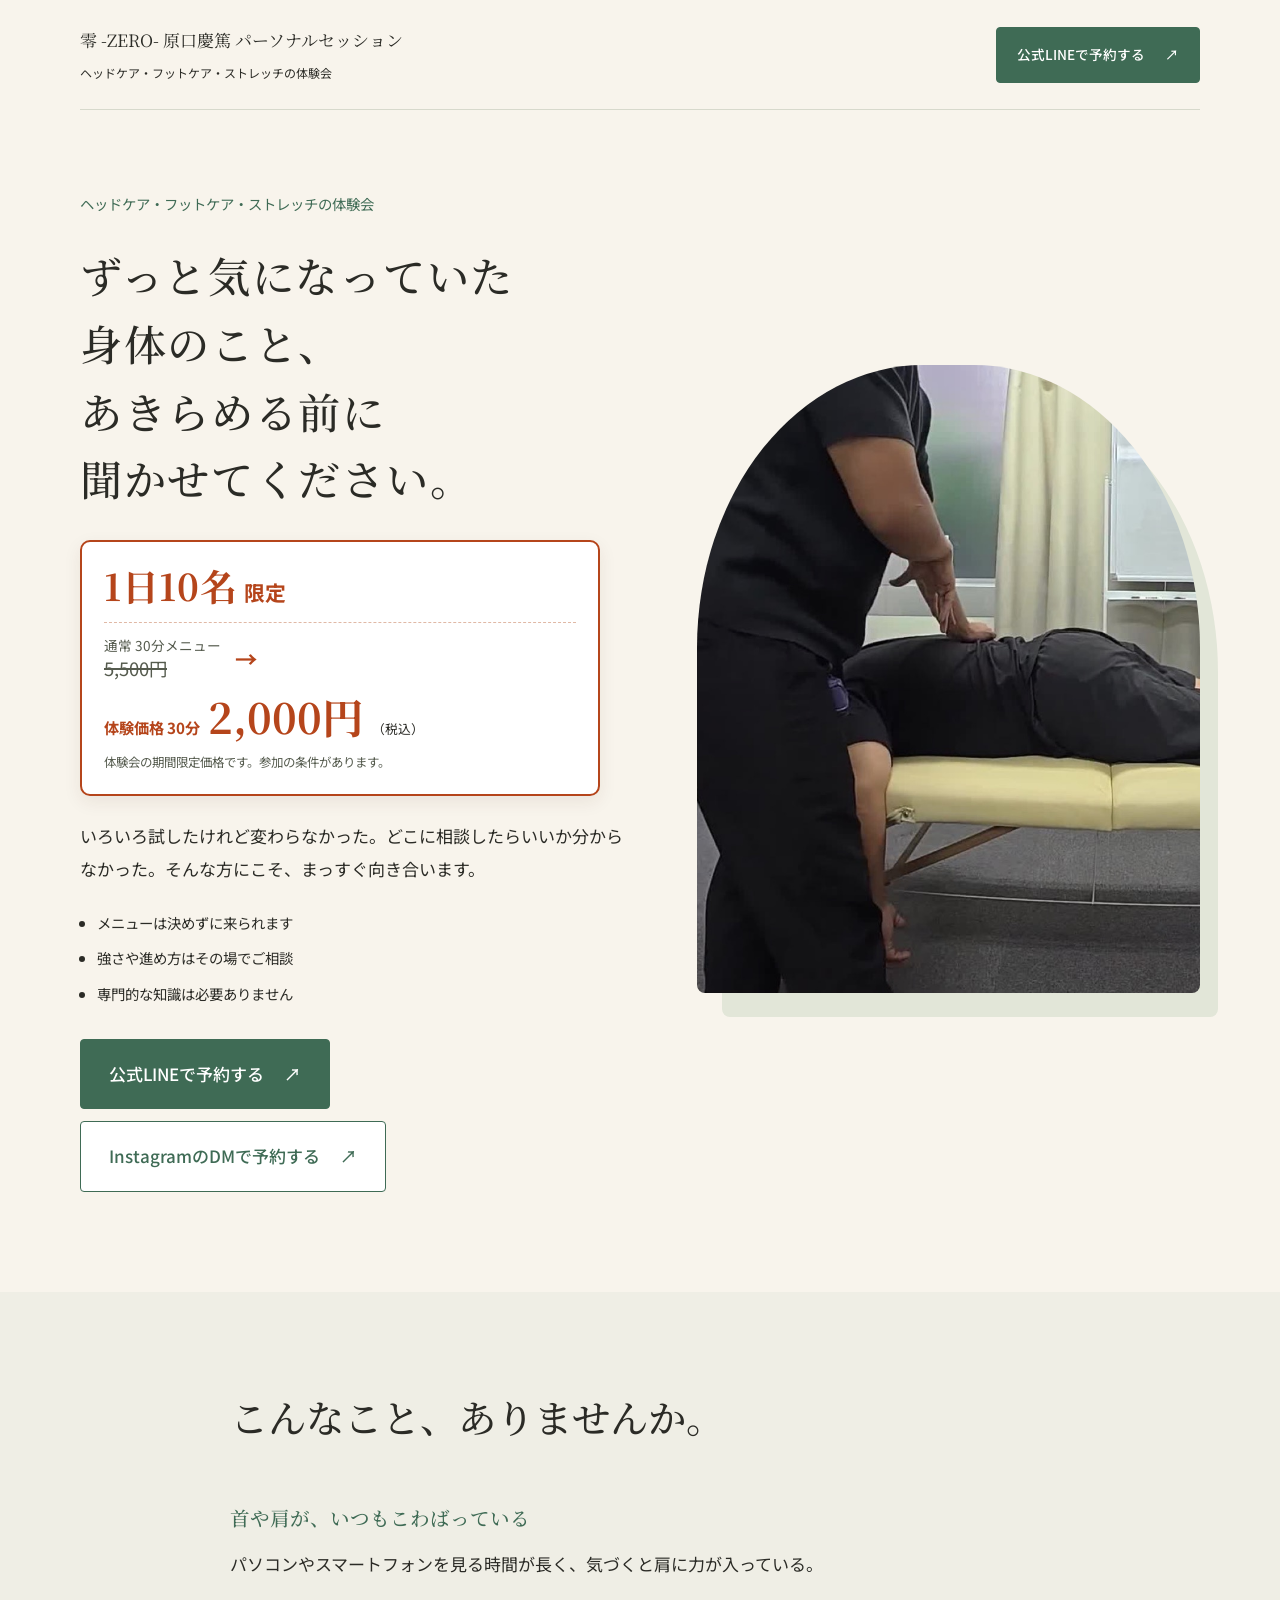
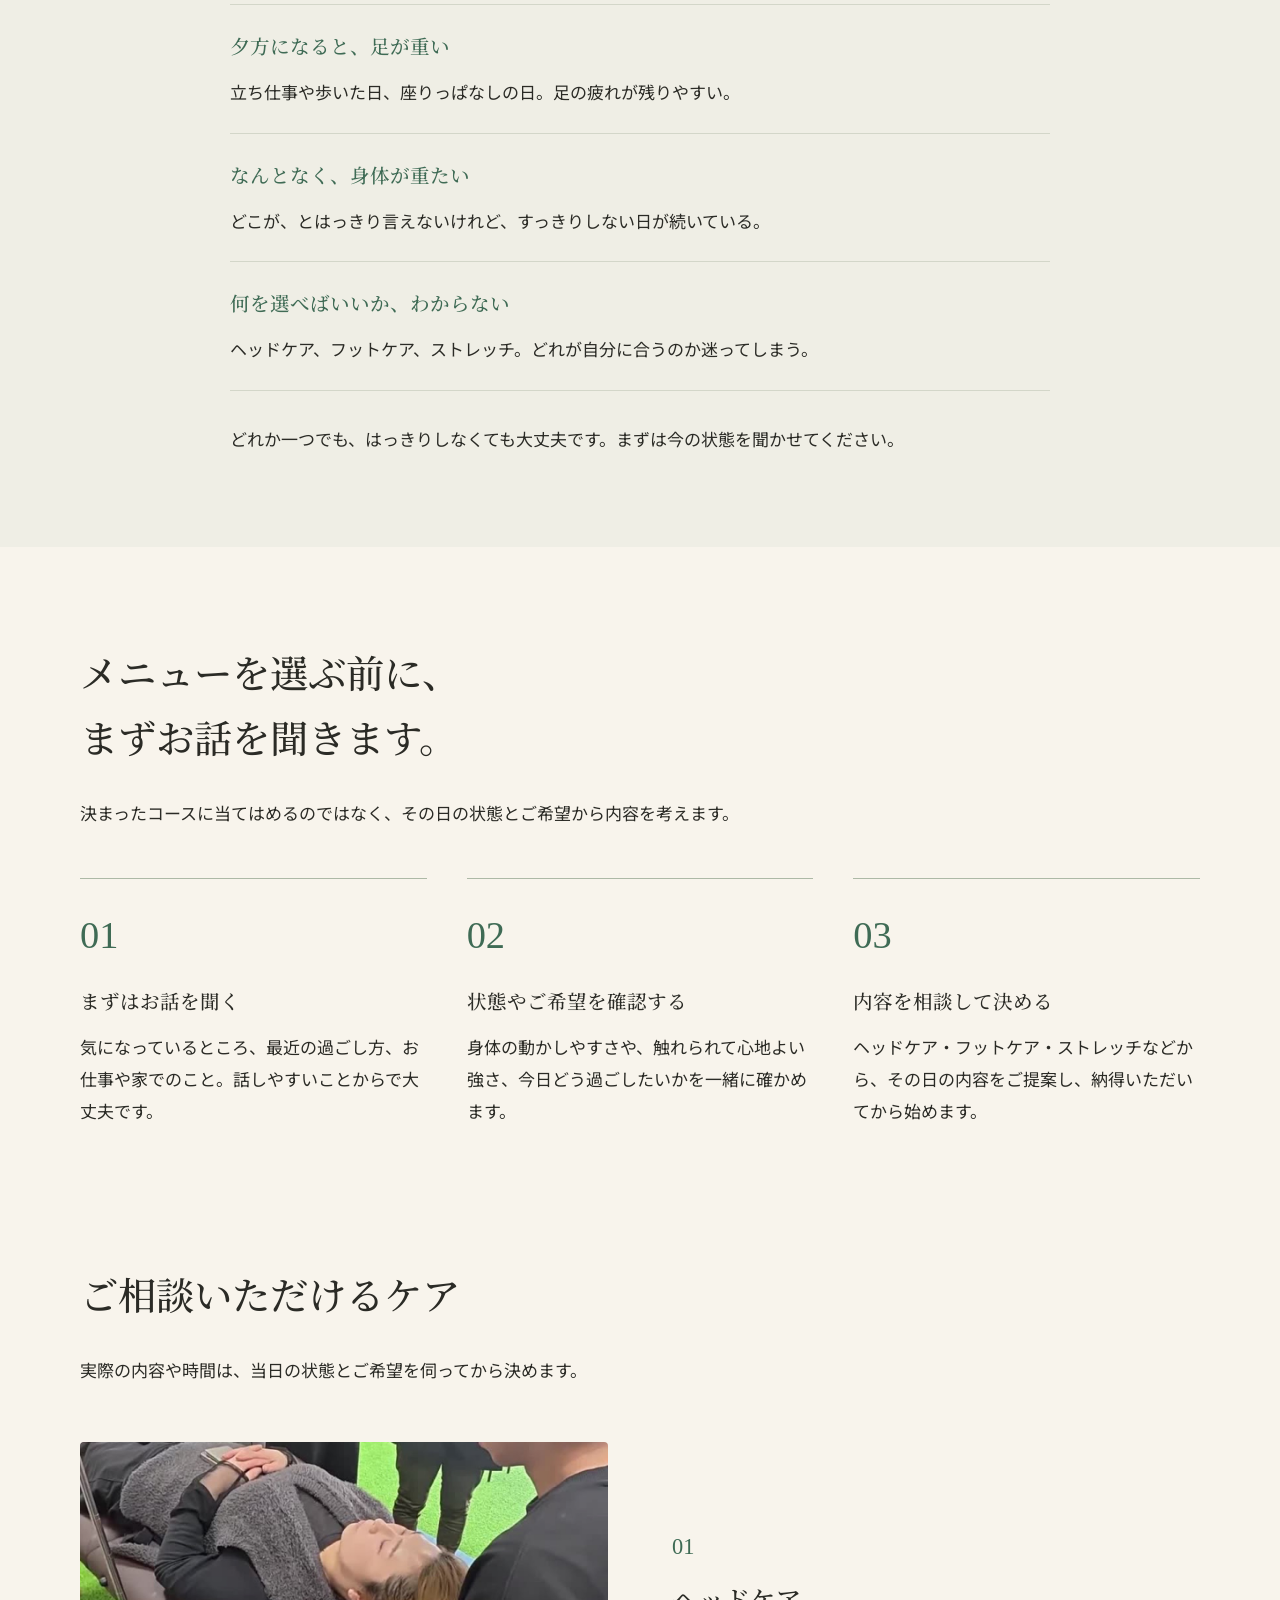
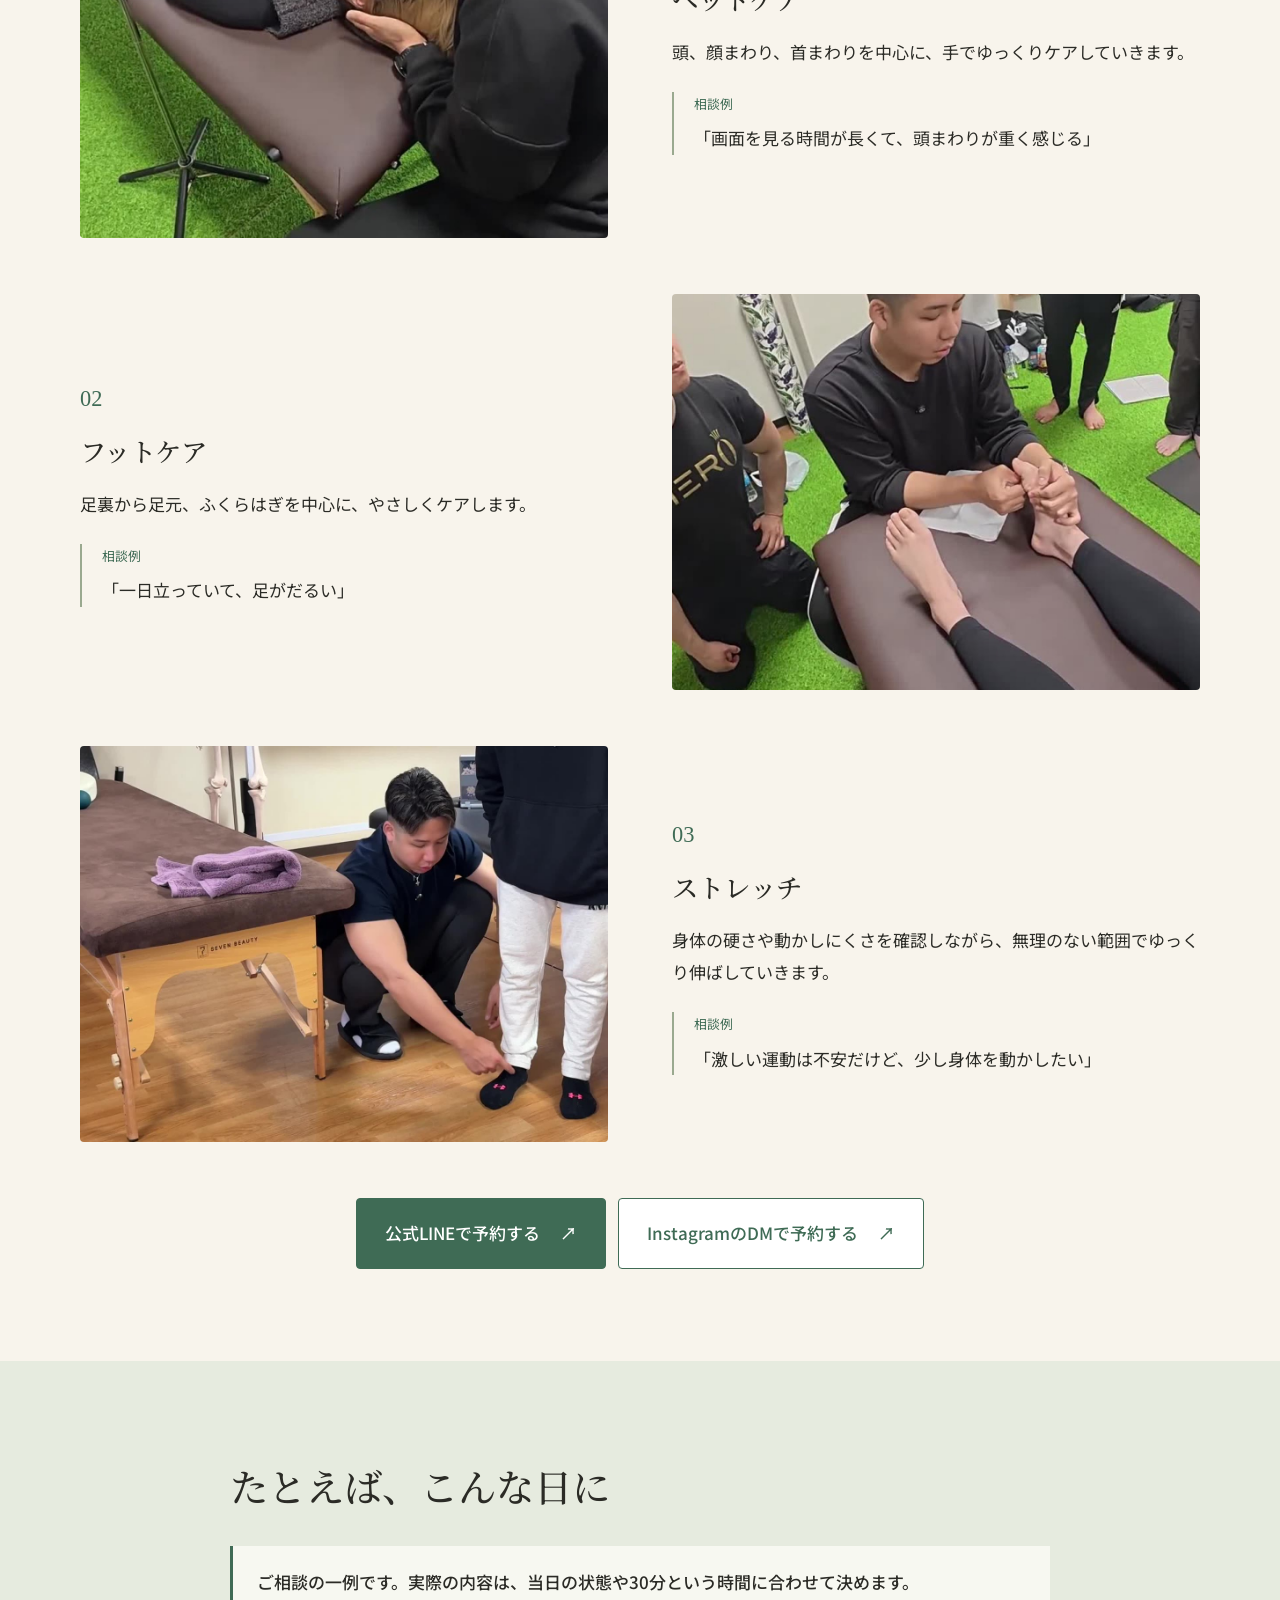
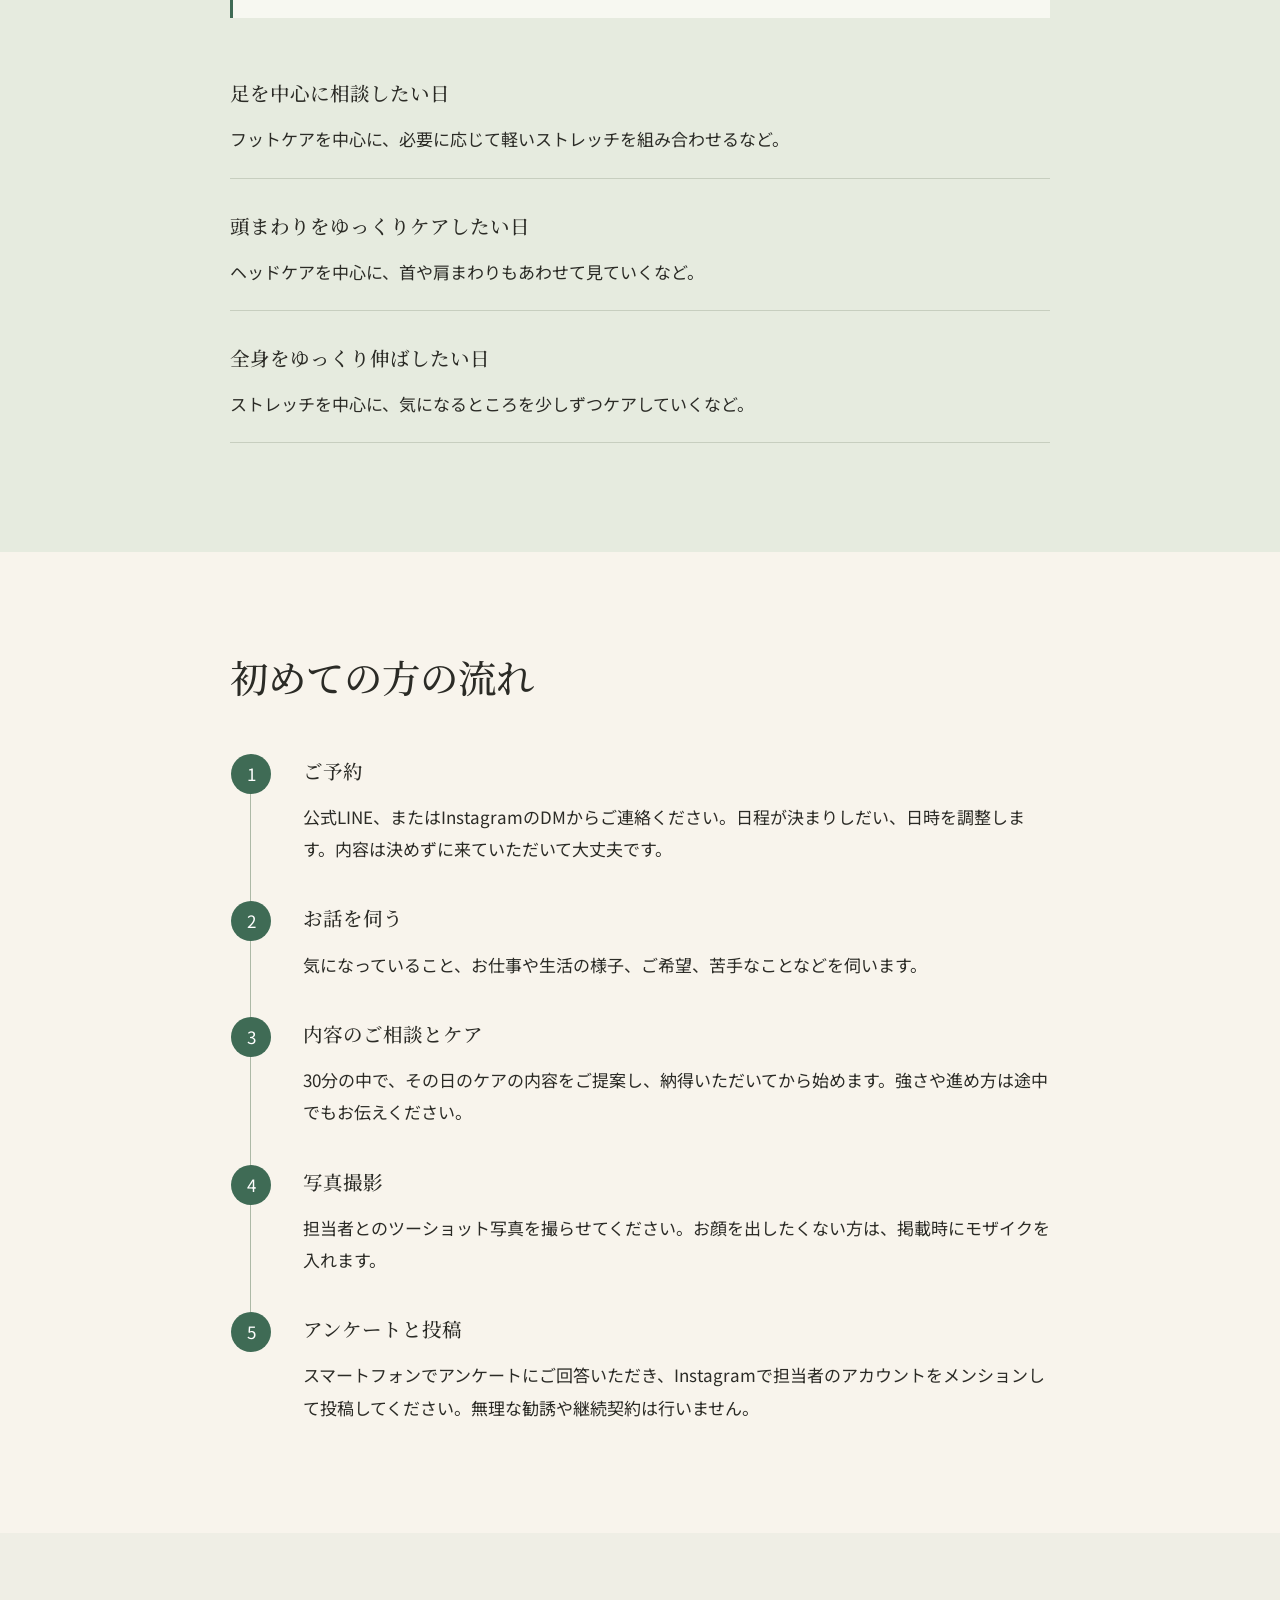
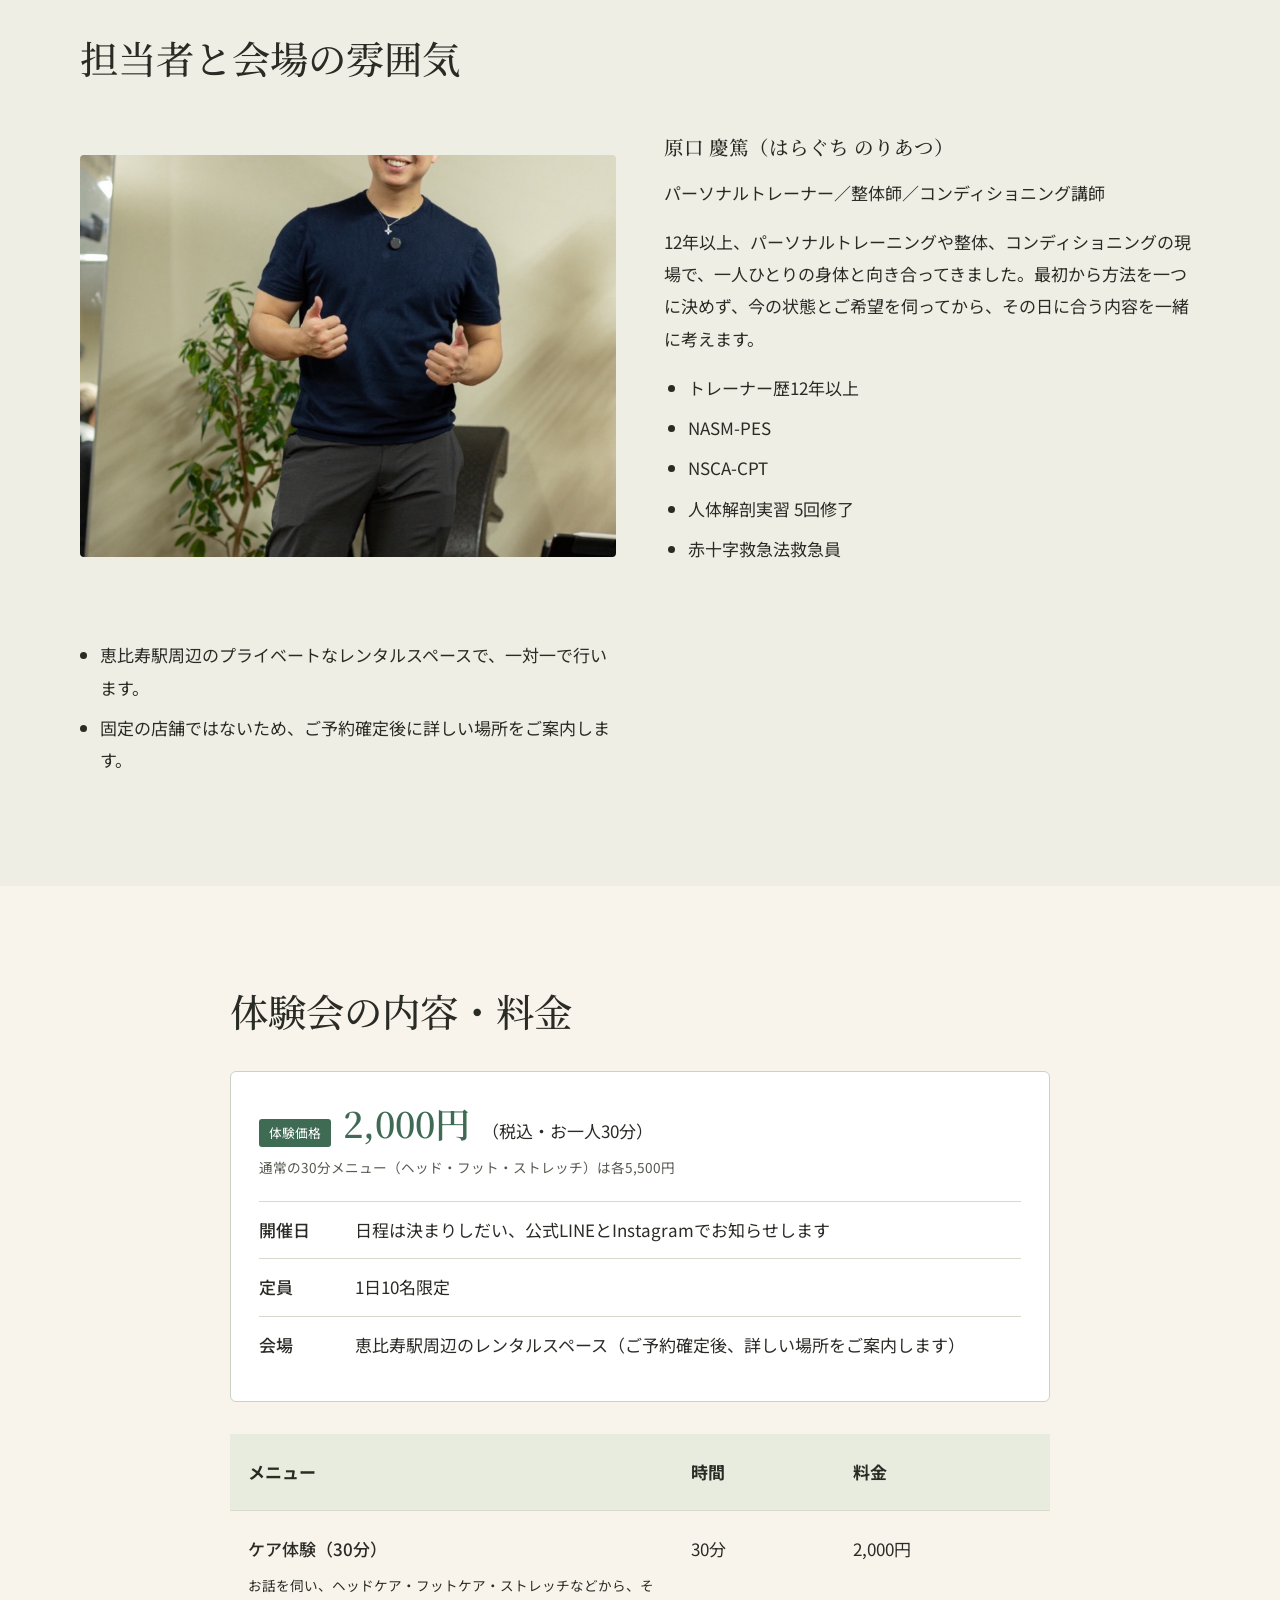
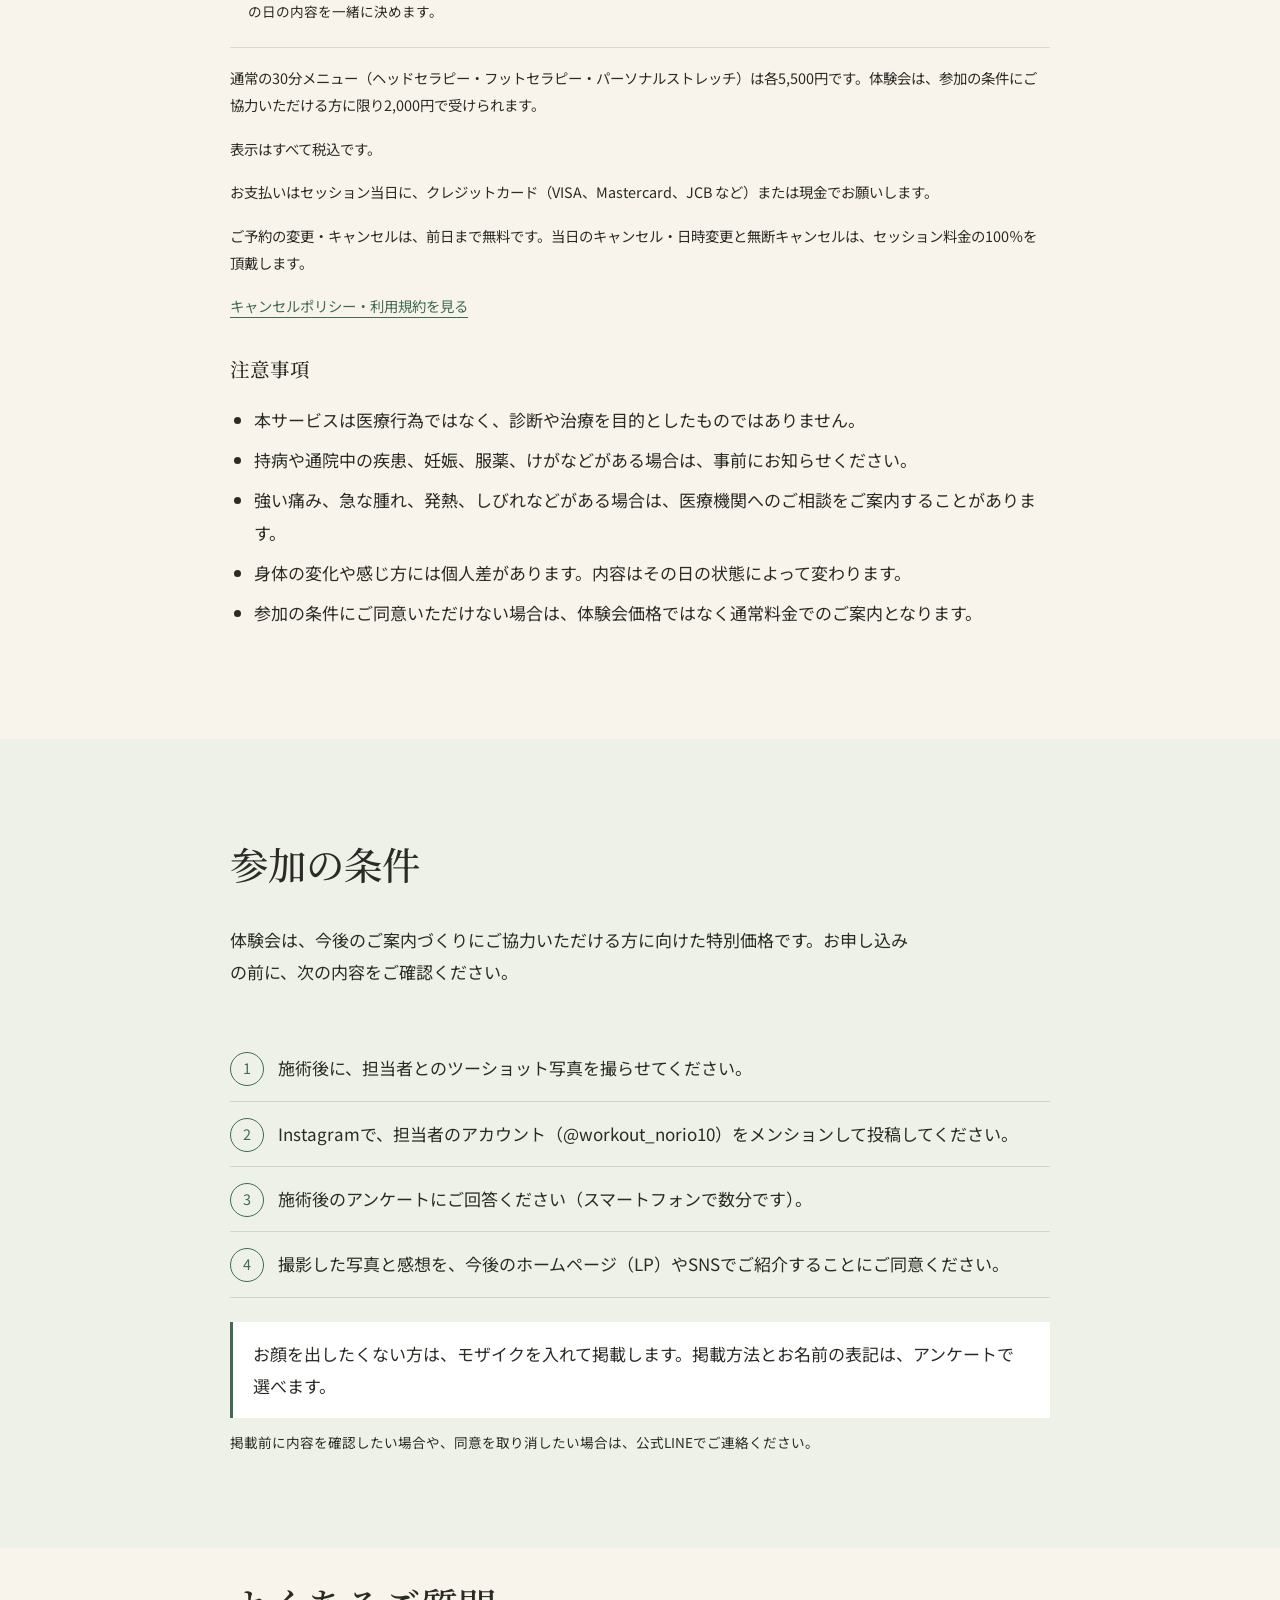
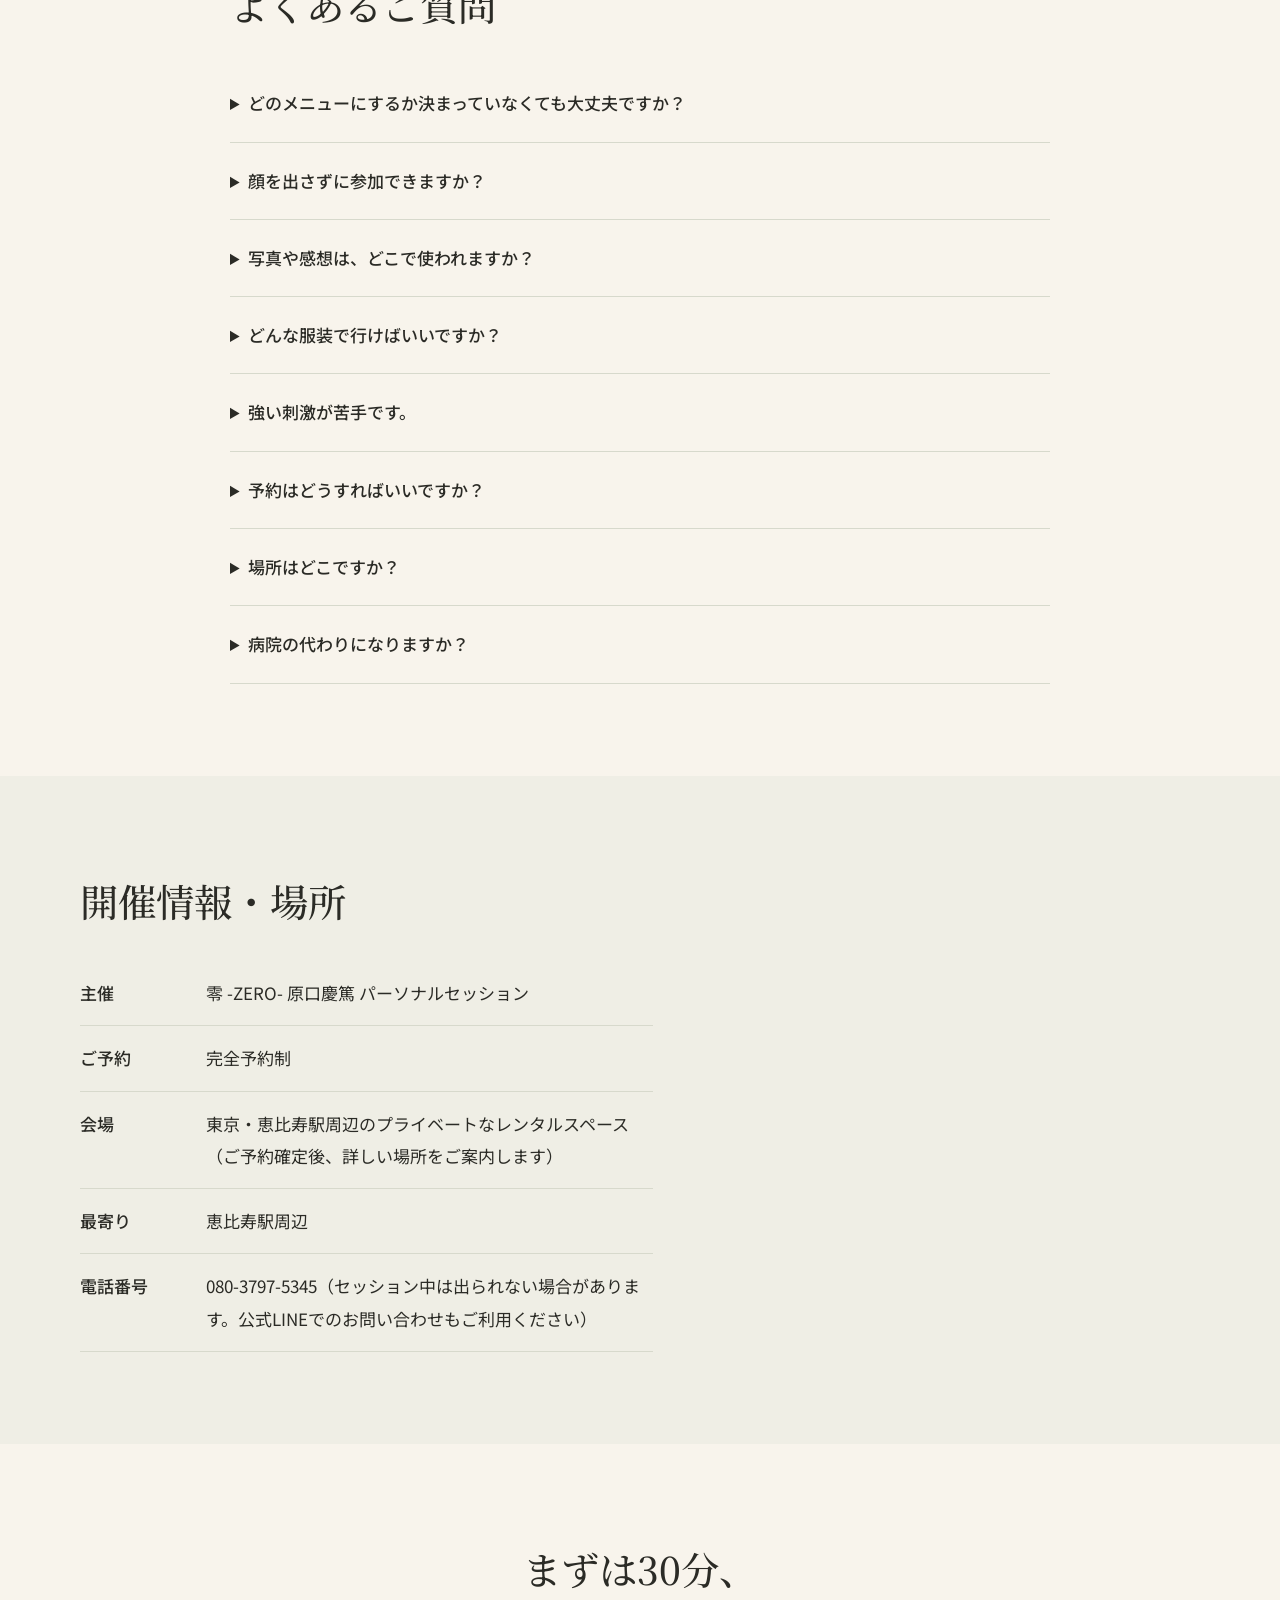
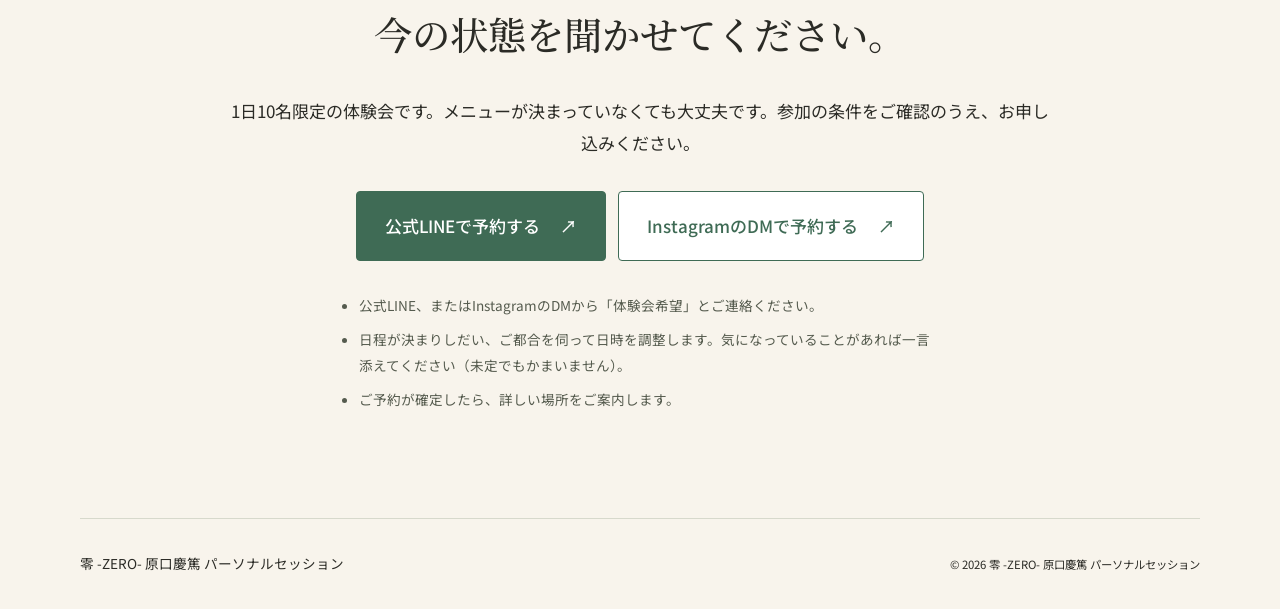
==== commit 96310ba7: "update: ケア体験会LPのメインコピーを変更 Co-Authored-By: Claude Opus 5.5 <noreply@anthropic.com>" ====
--- a/care/index.html
+++ b/care/index.html
@@ -13,7 +13,7 @@
 <a class="skip-link" href="#main">本文へスキップ</a>
 <header class="header wrap"><div class="brand">零 -ZERO- 原口慶篤 パーソナルセッション<p>ヘッドケア・フットケア・ストレッチの体験会</p></div><a class="btn btn-sm" href="https://lin.ee/N27gGW2" rel="noopener">公式LINEで予約する<span class="sr-only">（公式LINEが開きます）</span><span aria-hidden="true"> ↗</span></a></header>
 <main id="main">
-<section class="hero wrap" aria-labelledby="hero-title"><div><p class="eyebrow">ヘッドケア・フットケア・ストレッチの体験会</p><h1 id="hero-title">その日のあなたに、<br>合ったケアを。</h1><div class="hero-offer" role="group" aria-label="体験会の限定価格"><p class="offer-limit"><span class="offer-limit-big">1日10名</span>限定</p><div class="offer-price"><p class="offer-normal"><span>通常 30分メニュー</span><s>5,500円</s></p><span class="offer-arrow" aria-hidden="true">→</span><p class="offer-now"><span>体験価格 30分</span><strong>2,000円</strong><small>（税込）</small></p></div><p class="offer-note">体験会の期間限定価格です。参加の条件があります。</p></div><p class="lead">頭をすっきりさせたい日も、足をいたわりたい日も、身体をゆっくり伸ばしたい日も。お悩みやご希望を伺って、ケアの内容を一緒に考えます。お一人30分、体験価格2,000円で受けていただけます。</p><div class="hero-points"><ul><li>メニューは決めずに来られます</li><li>強さや進め方はその場でご相談</li><li>専門的な知識は必要ありません</li></ul></div><div class="cta-group"><a class="btn" href="https://lin.ee/N27gGW2" rel="noopener">公式LINEで予約する<span class="sr-only">（公式LINEが開きます）</span><span aria-hidden="true"> ↗</span></a><a class="btn btn-outline" href="https://ig.me/m/workout_norio10" rel="noopener">InstagramのDMで予約する<span class="sr-only">（Instagramが開きます）</span><span aria-hidden="true"> ↗</span></a></div></div><div class="hero-visual"><img class="photo" src="assets/img/hero.jpg" alt="担当者が施術台の上でお客様の身体をケアしている様子" loading="lazy" width="1200" height="900"></div></section>
+<section class="hero wrap" aria-labelledby="hero-title"><div><p class="eyebrow">ヘッドケア・フットケア・ストレッチの体験会</p><h1 id="hero-title">ずっと気になっていた<br>身体のこと、<br>あきらめる前に<br>聞かせてください。</h1><div class="hero-offer" role="group" aria-label="体験会の限定価格"><p class="offer-limit"><span class="offer-limit-big">1日10名</span>限定</p><div class="offer-price"><p class="offer-normal"><span>通常 30分メニュー</span><s>5,500円</s></p><span class="offer-arrow" aria-hidden="true">→</span><p class="offer-now"><span>体験価格 30分</span><strong>2,000円</strong><small>（税込）</small></p></div><p class="offer-note">体験会の期間限定価格です。参加の条件があります。</p></div><p class="lead">いろいろ試したけれど変わらなかった。どこに相談したらいいか分からなかった。そんな方にこそ、まっすぐ向き合います。</p><div class="hero-points"><ul><li>メニューは決めずに来られます</li><li>強さや進め方はその場でご相談</li><li>専門的な知識は必要ありません</li></ul></div><div class="cta-group"><a class="btn" href="https://lin.ee/N27gGW2" rel="noopener">公式LINEで予約する<span class="sr-only">（公式LINEが開きます）</span><span aria-hidden="true"> ↗</span></a><a class="btn btn-outline" href="https://ig.me/m/workout_norio10" rel="noopener">InstagramのDMで予約する<span class="sr-only">（Instagramが開きます）</span><span aria-hidden="true"> ↗</span></a></div></div><div class="hero-visual"><img class="photo" src="assets/img/hero.jpg" alt="担当者が施術台の上でお客様の身体をケアしている様子" loading="lazy" width="1200" height="900"></div></section>
 <section class="section soft" aria-labelledby="empathy-title"><div class="wrap narrow"><h2 id="empathy-title">こんなこと、ありませんか。</h2><ul class="empathy"><li><h3>首や肩が、いつもこわばっている</h3><p>パソコンやスマートフォンを見る時間が長く、気づくと肩に力が入っている。</p></li><li><h3>夕方になると、足が重い</h3><p>立ち仕事や歩いた日、座りっぱなしの日。足の疲れが残りやすい。</p></li><li><h3>なんとなく、身体が重たい</h3><p>どこが、とはっきり言えないけれど、すっきりしない日が続いている。</p></li><li><h3>何を選べばいいか、わからない</h3><p>ヘッドケア、フットケア、ストレッチ。どれが自分に合うのか迷ってしまう。</p></li></ul><p class="closing">どれか一つでも、はっきりしなくても大丈夫です。まずは今の状態を聞かせてください。</p></div></section>
 <section class="section wrap" aria-labelledby="concept-title"><h2 id="concept-title">メニューを選ぶ前に、<br>まずお話を聞きます。</h2><p class="section-lead">決まったコースに当てはめるのではなく、その日の状態とご希望から内容を考えます。</p><ol class="concept"><li><h3>まずはお話を聞く</h3><p>気になっているところ、最近の過ごし方、お仕事や家でのこと。話しやすいことからで大丈夫です。</p></li><li><h3>状態やご希望を確認する</h3><p>身体の動かしやすさや、触れられて心地よい強さ、今日どう過ごしたいかを一緒に確かめます。</p></li><li><h3>内容を相談して決める</h3><p>ヘッドケア・フットケア・ストレッチなどから、その日の内容をご提案し、納得いただいてから始めます。</p></li></ol></section>
 <section class="section wrap care" aria-labelledby="care-title"><h2 id="care-title">ご相談いただけるケア</h2><p class="section-lead">実際の内容や時間は、当日の状態とご希望を伺ってから決めます。</p><article class="care-row"><div><img class="photo" src="assets/img/head.jpg" alt="あおむけの姿勢で頭と首まわりをケアしている様子" loading="lazy" width="1200" height="900"></div><div class="care-text"><span class="index" aria-hidden="true">01</span><h3>ヘッドケア</h3><p>頭、顔まわり、首まわりを中心に、手でゆっくりケアしていきます。</p><p class="example"><span>相談例</span>「画面を見る時間が長くて、頭まわりが重く感じる」</p></div></article><article class="care-row"><div><img class="photo" src="assets/img/foot.jpg" alt="足元をケアしている様子" loading="lazy" width="1200" height="900"></div><div class="care-text"><span class="index" aria-hidden="true">02</span><h3>フットケア</h3><p>足裏から足元、ふくらはぎを中心に、やさしくケアします。</p><p class="example"><span>相談例</span>「一日立っていて、足がだるい」</p></div></article><article class="care-row"><div><img class="photo" src="assets/img/stretch.jpg" alt="脚の動きを確認しながら進めている様子" loading="lazy" width="1200" height="900"></div><div class="care-text"><span class="index" aria-hidden="true">03</span><h3>ストレッチ</h3><p>身体の硬さや動かしにくさを確認しながら、無理のない範囲でゆっくり伸ばしていきます。</p><p class="example"><span>相談例</span>「激しい運動は不安だけど、少し身体を動かしたい」</p></div></article><div class="mid-cta"><div class="cta-group"><a class="btn" href="https://lin.ee/N27gGW2" rel="noopener">公式LINEで予約する<span class="sr-only">（公式LINEが開きます）</span><span aria-hidden="true"> ↗</span></a><a class="btn btn-outline" href="https://ig.me/m/workout_norio10" rel="noopener">InstagramのDMで予約する<span class="sr-only">（Instagramが開きます）</span><span aria-hidden="true"> ↗</span></a></div></div></section>
--- a/care/assets/style.css
+++ b/care/assets/style.css
@@ -19,3 +19,6 @@
 .offer-now{display:flex;align-items:baseline;flex-wrap:wrap;gap:4px 8px;color:#b5451b;line-height:1.3}.offer-now span{font-size:.95rem;font-weight:700}.offer-now strong{font-size:2.6rem;font-family:'Noto Serif JP',serif;font-weight:700}.offer-now small{font-size:.8rem;color:#2b2b26}
 .offer-note{font-size:.78rem;color:#555b4e;margin-top:8px}
 @media(max-width:767px){.hero-offer{padding:16px}.offer-limit-big{font-size:2rem}.offer-now strong{font-size:2.2rem}}
+
+@media(max-width:767px){#hero-title{font-size:1.85rem;line-height:1.55}}
+#hero-title{font-size:clamp(1.85rem,3.3vw,2.9rem)}
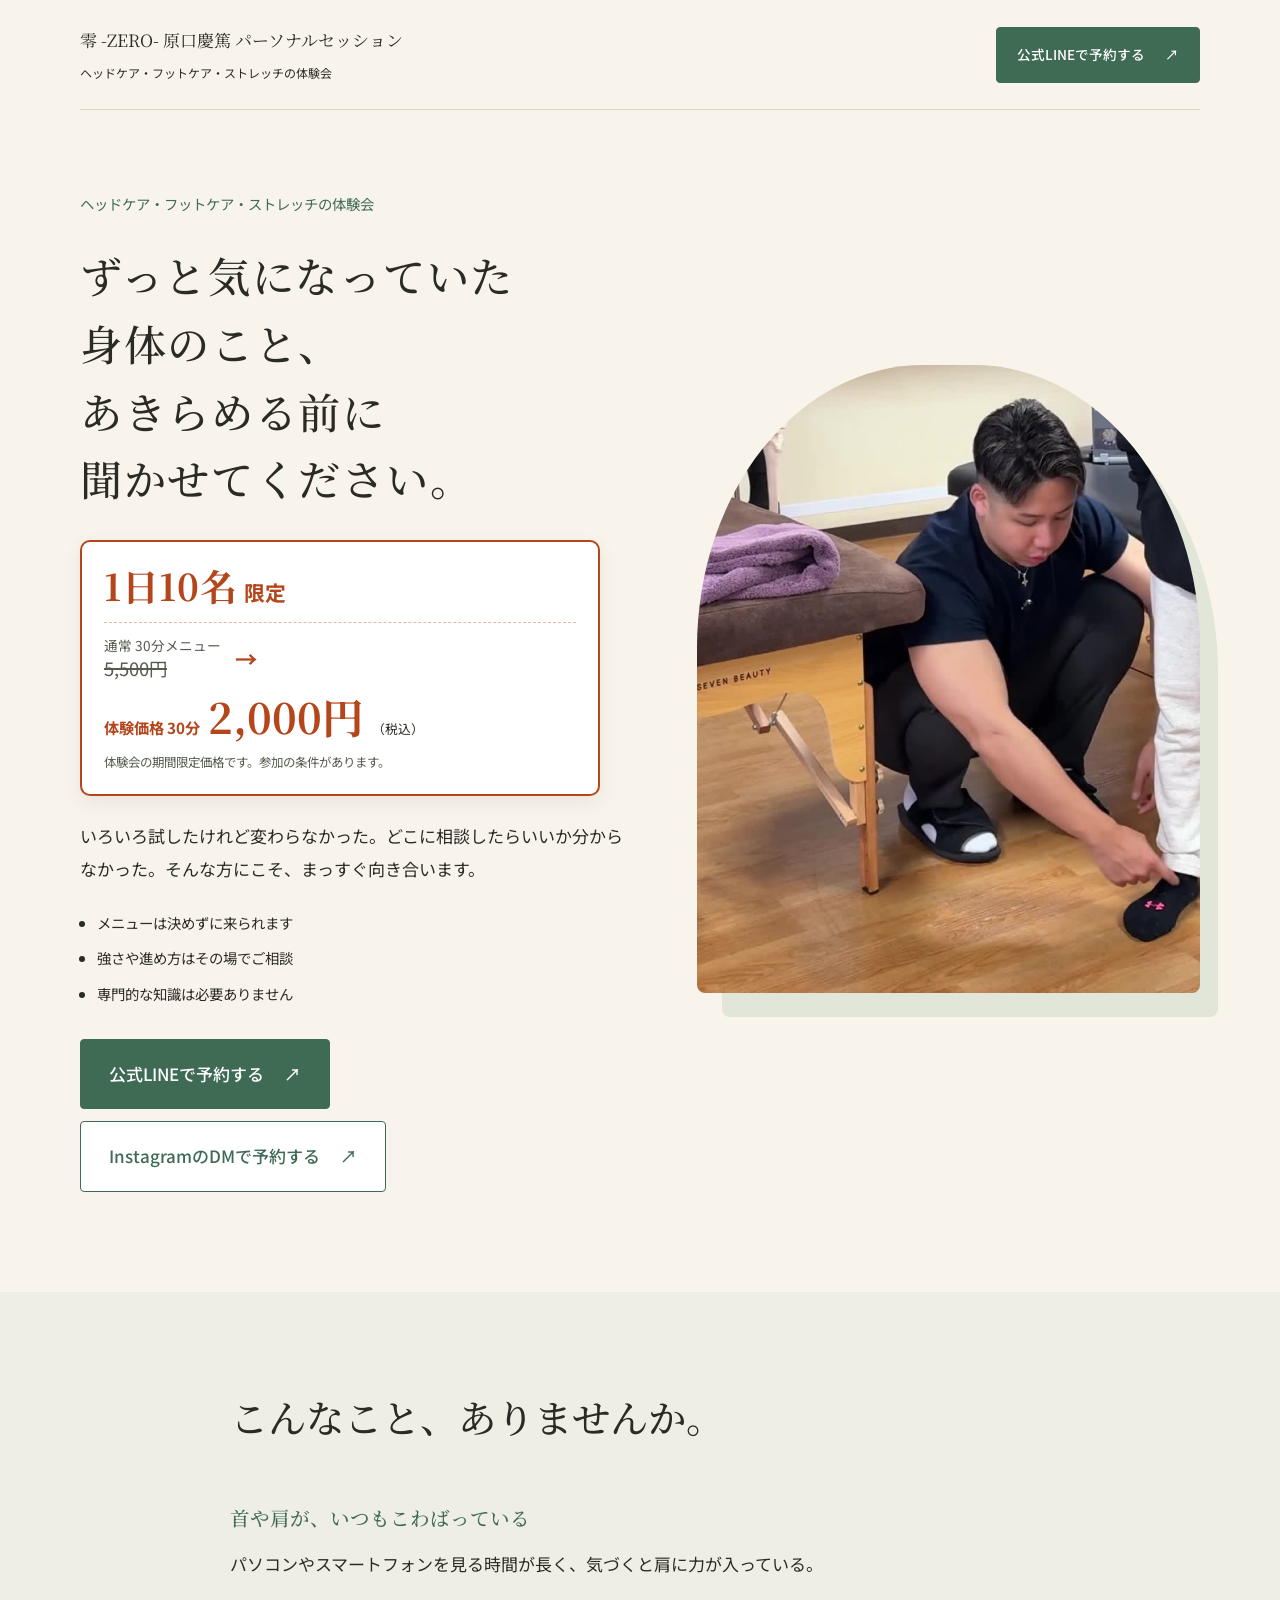
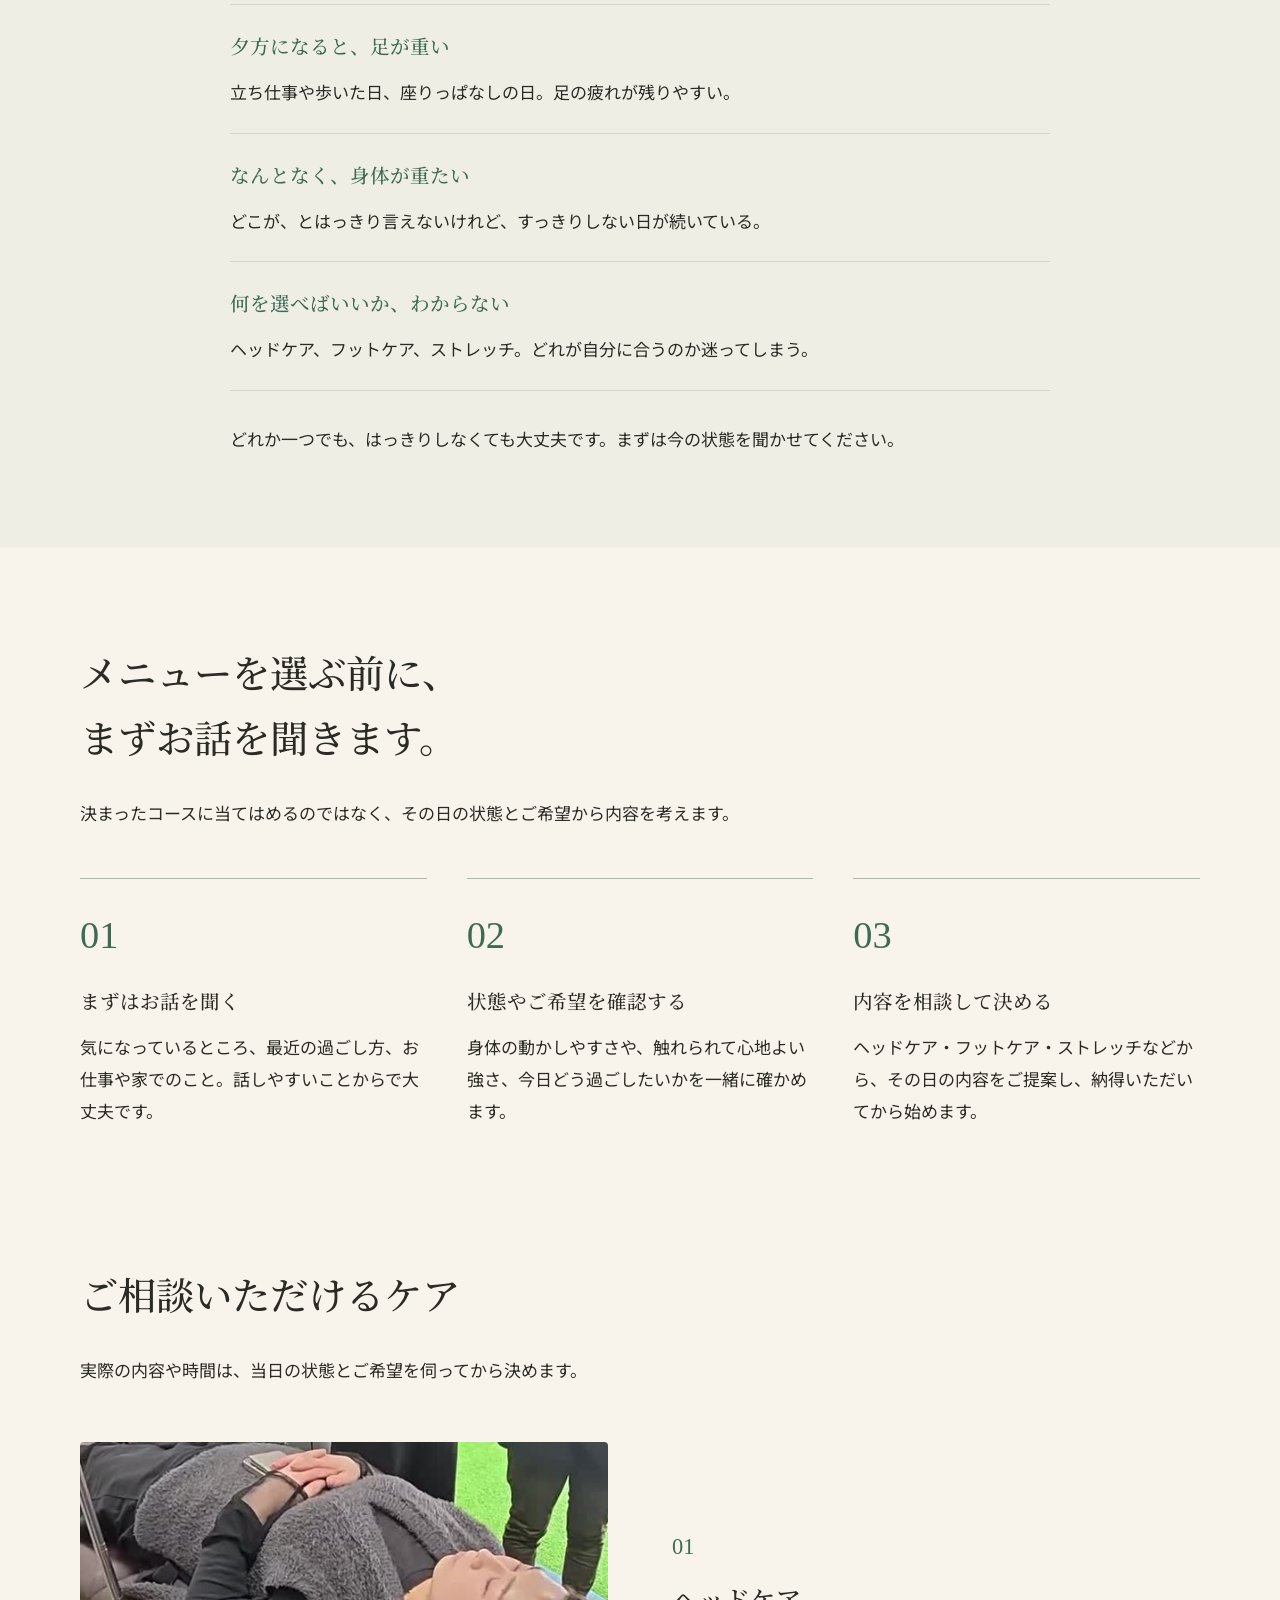
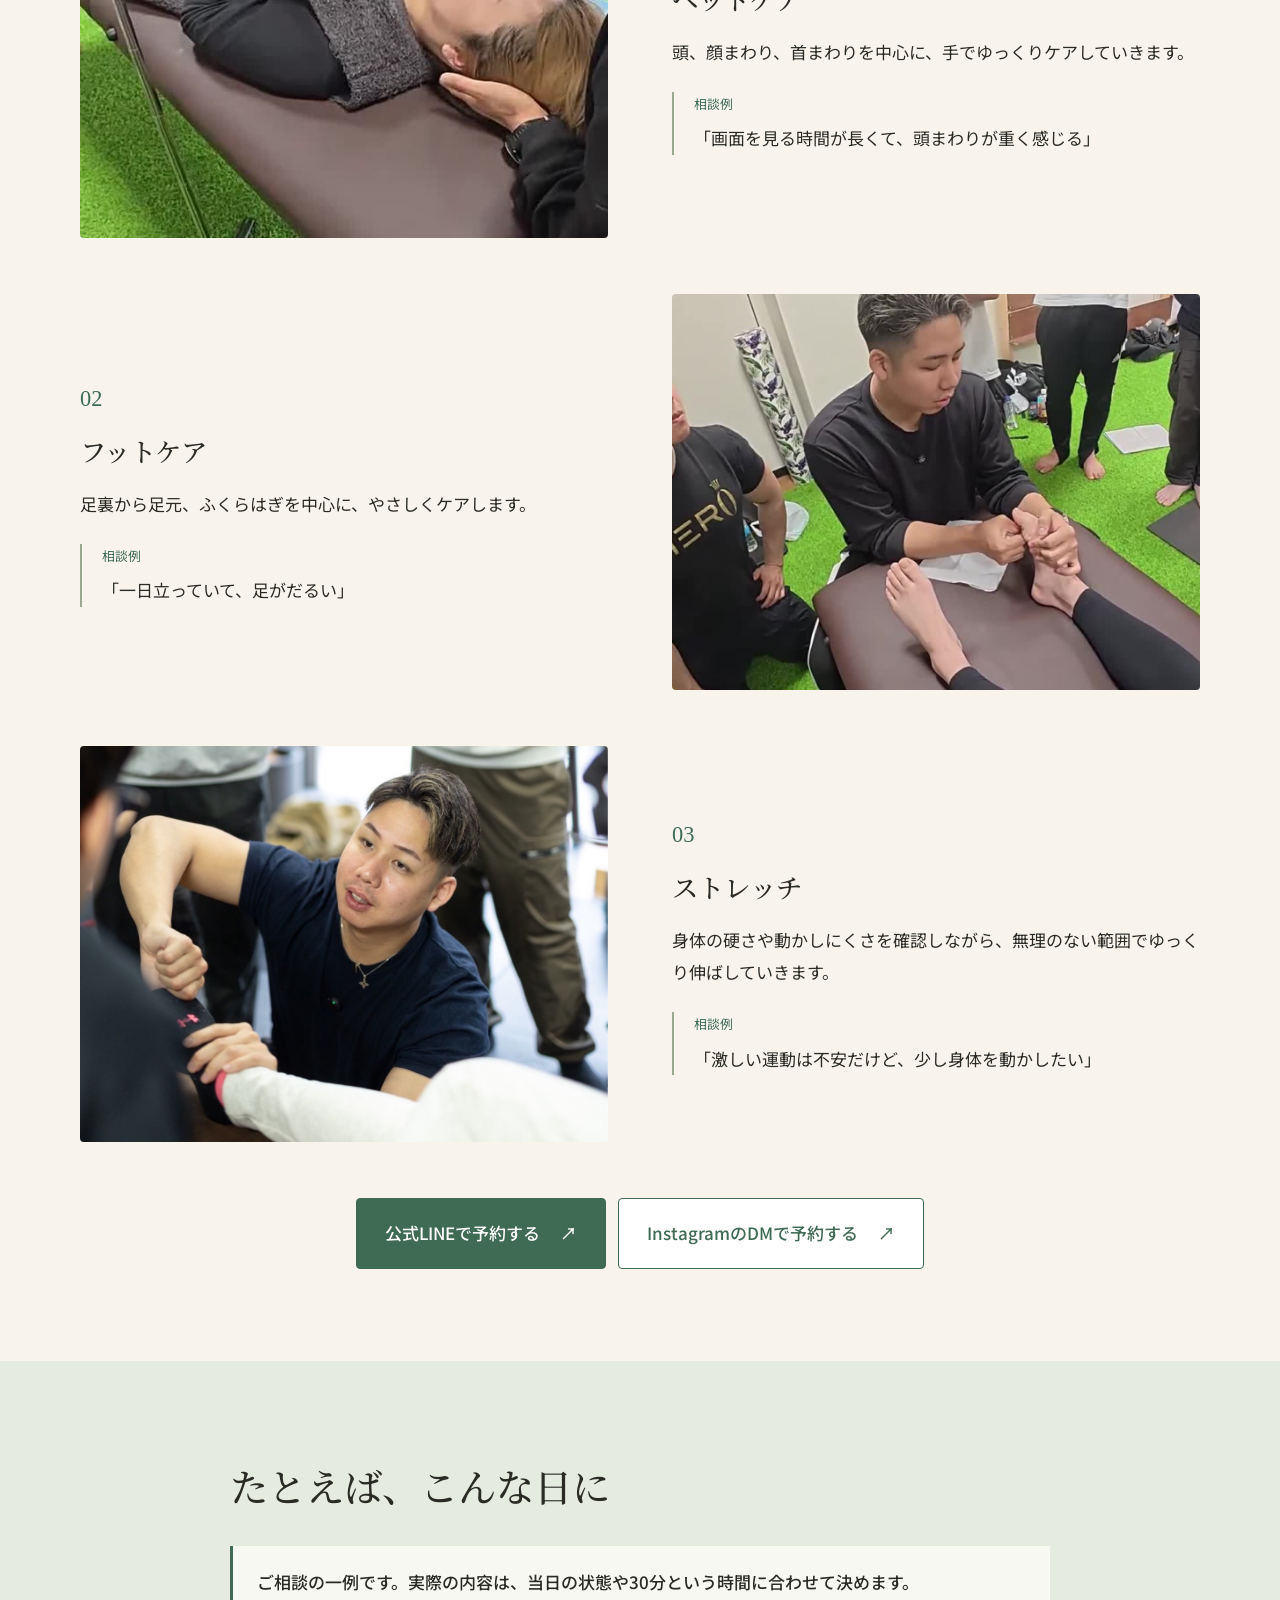
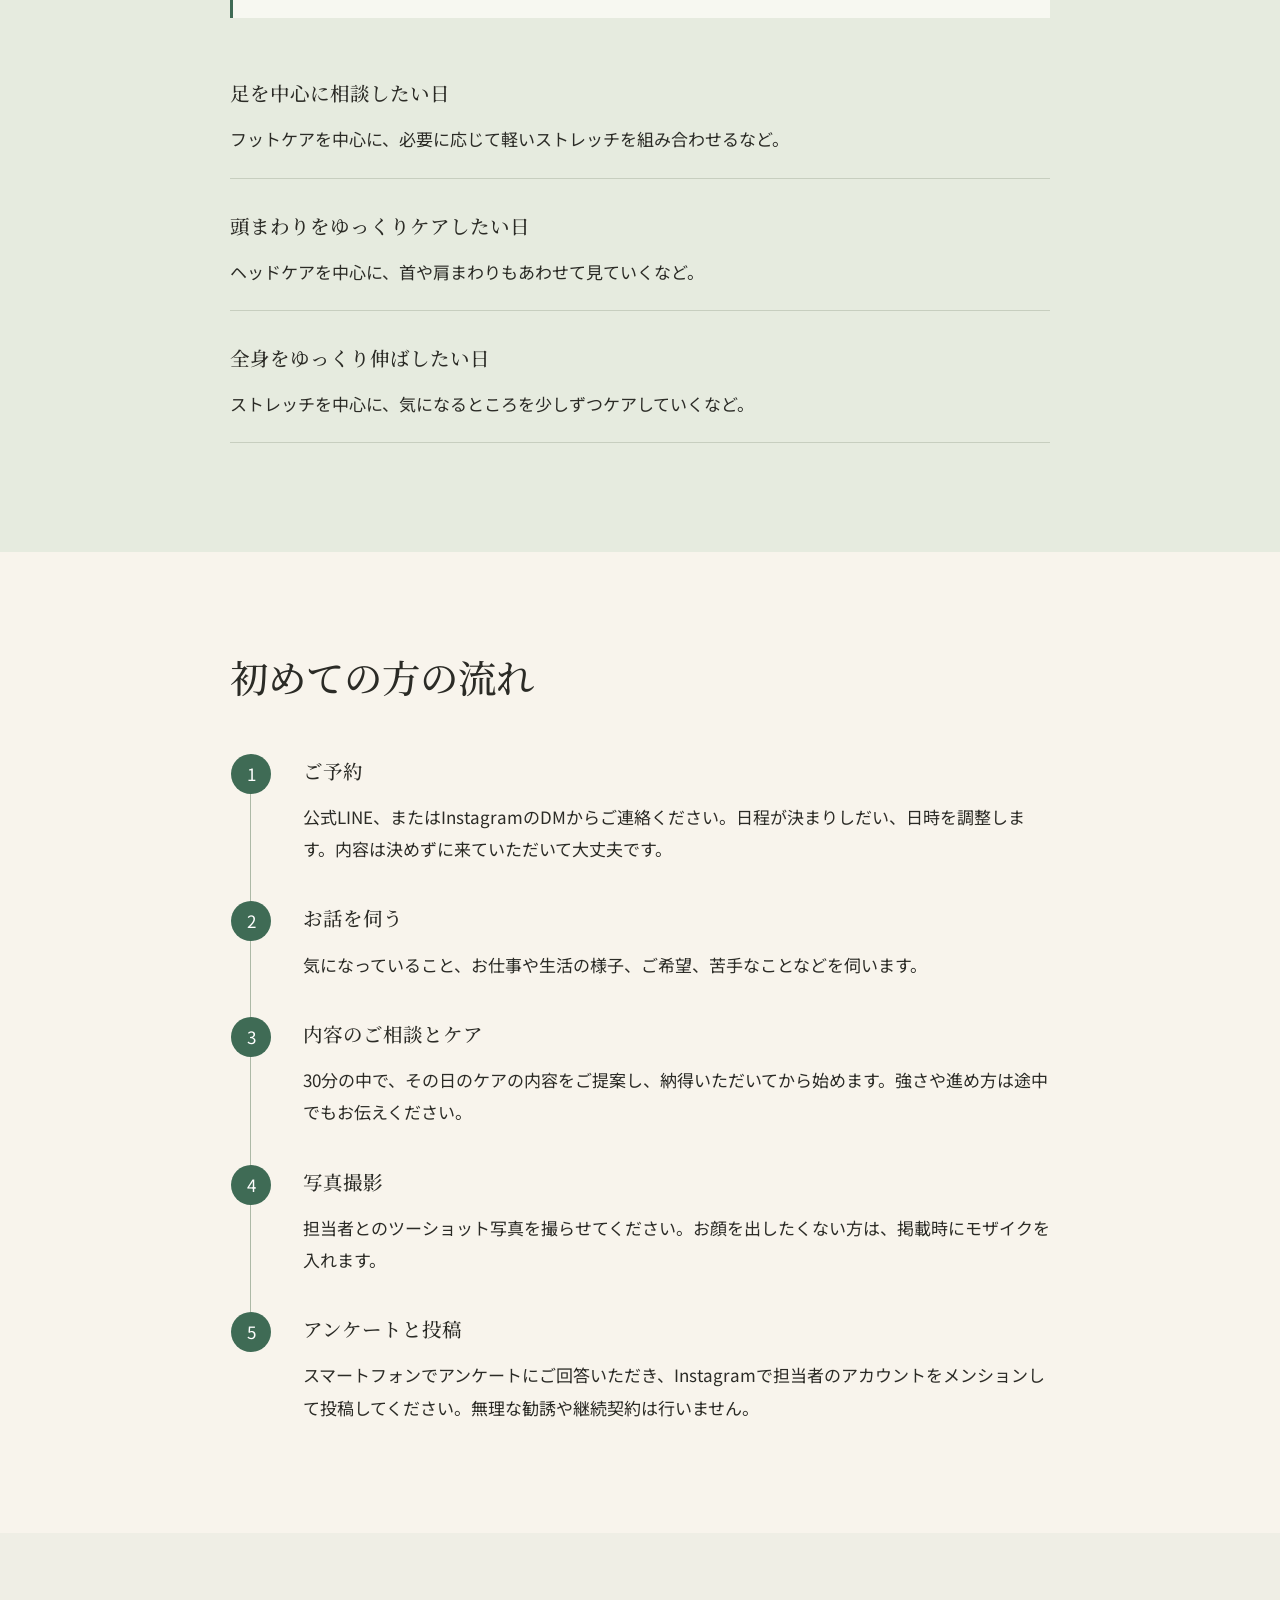
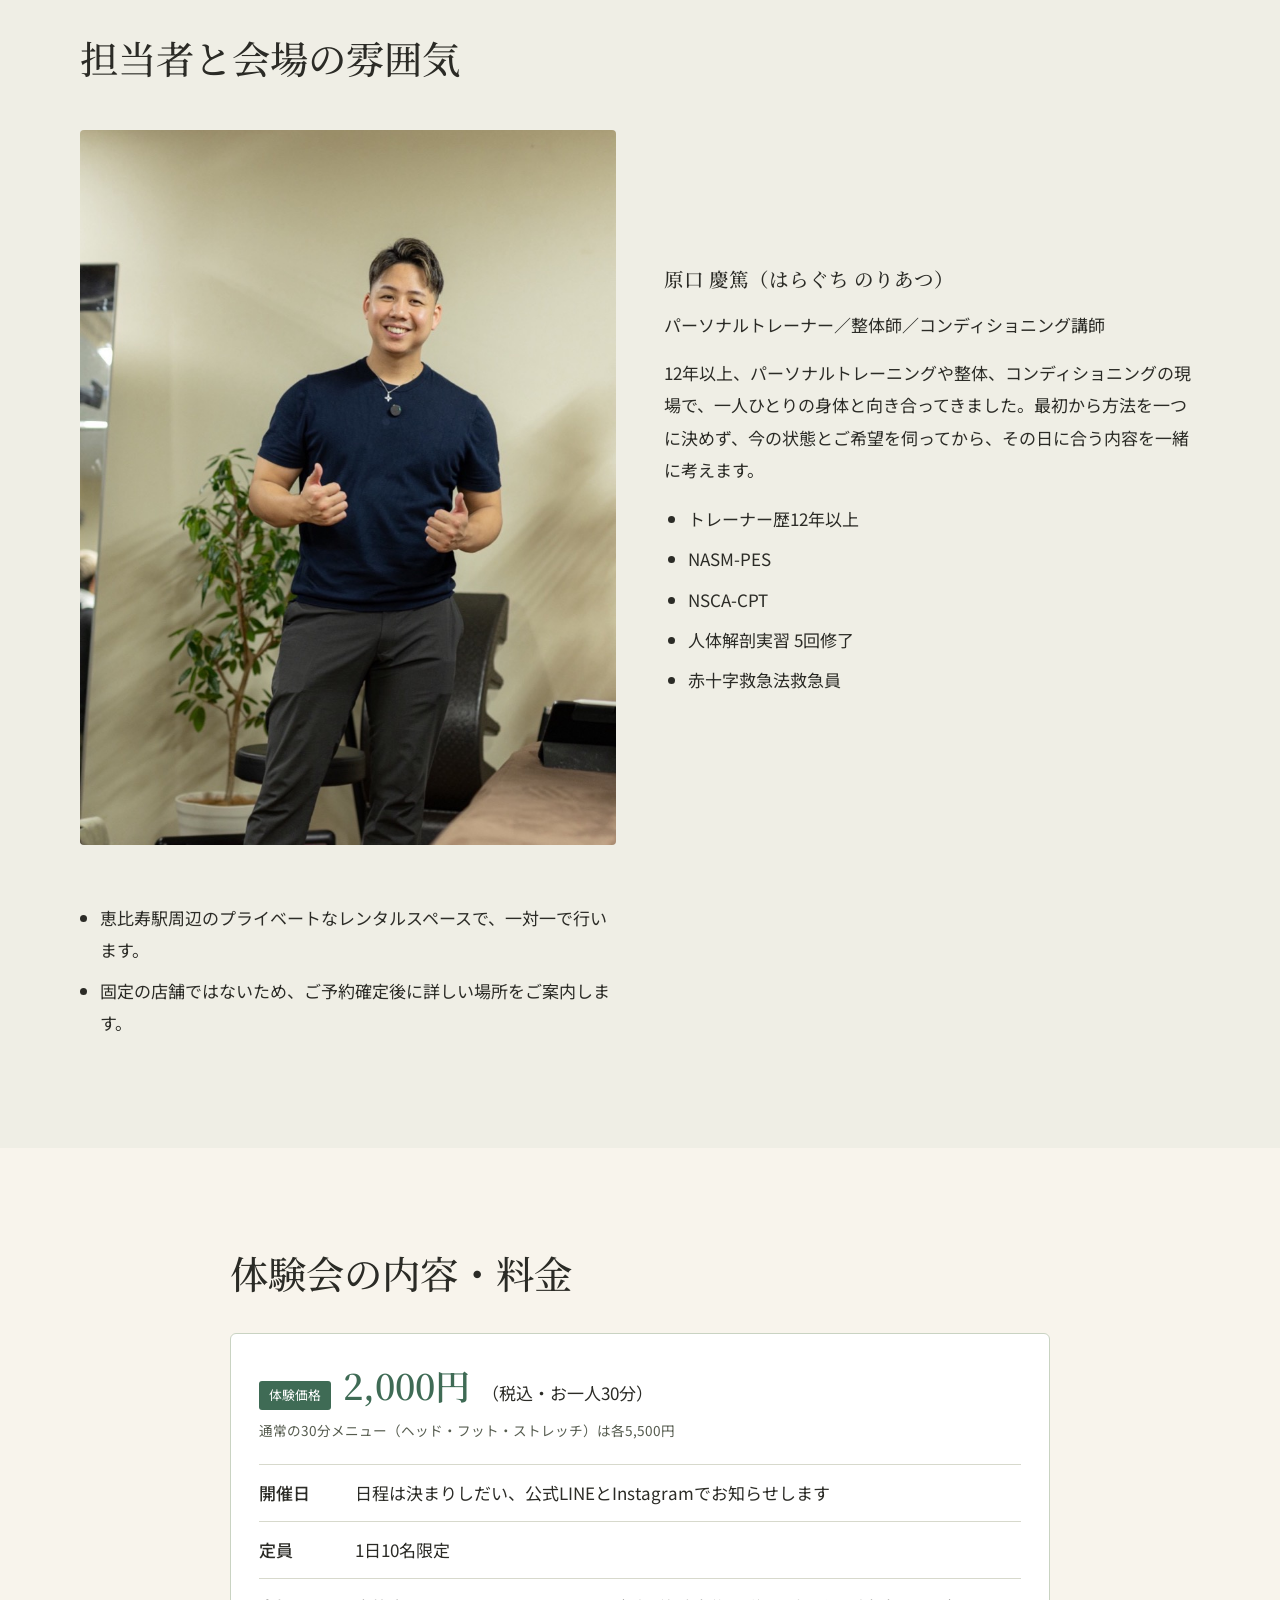
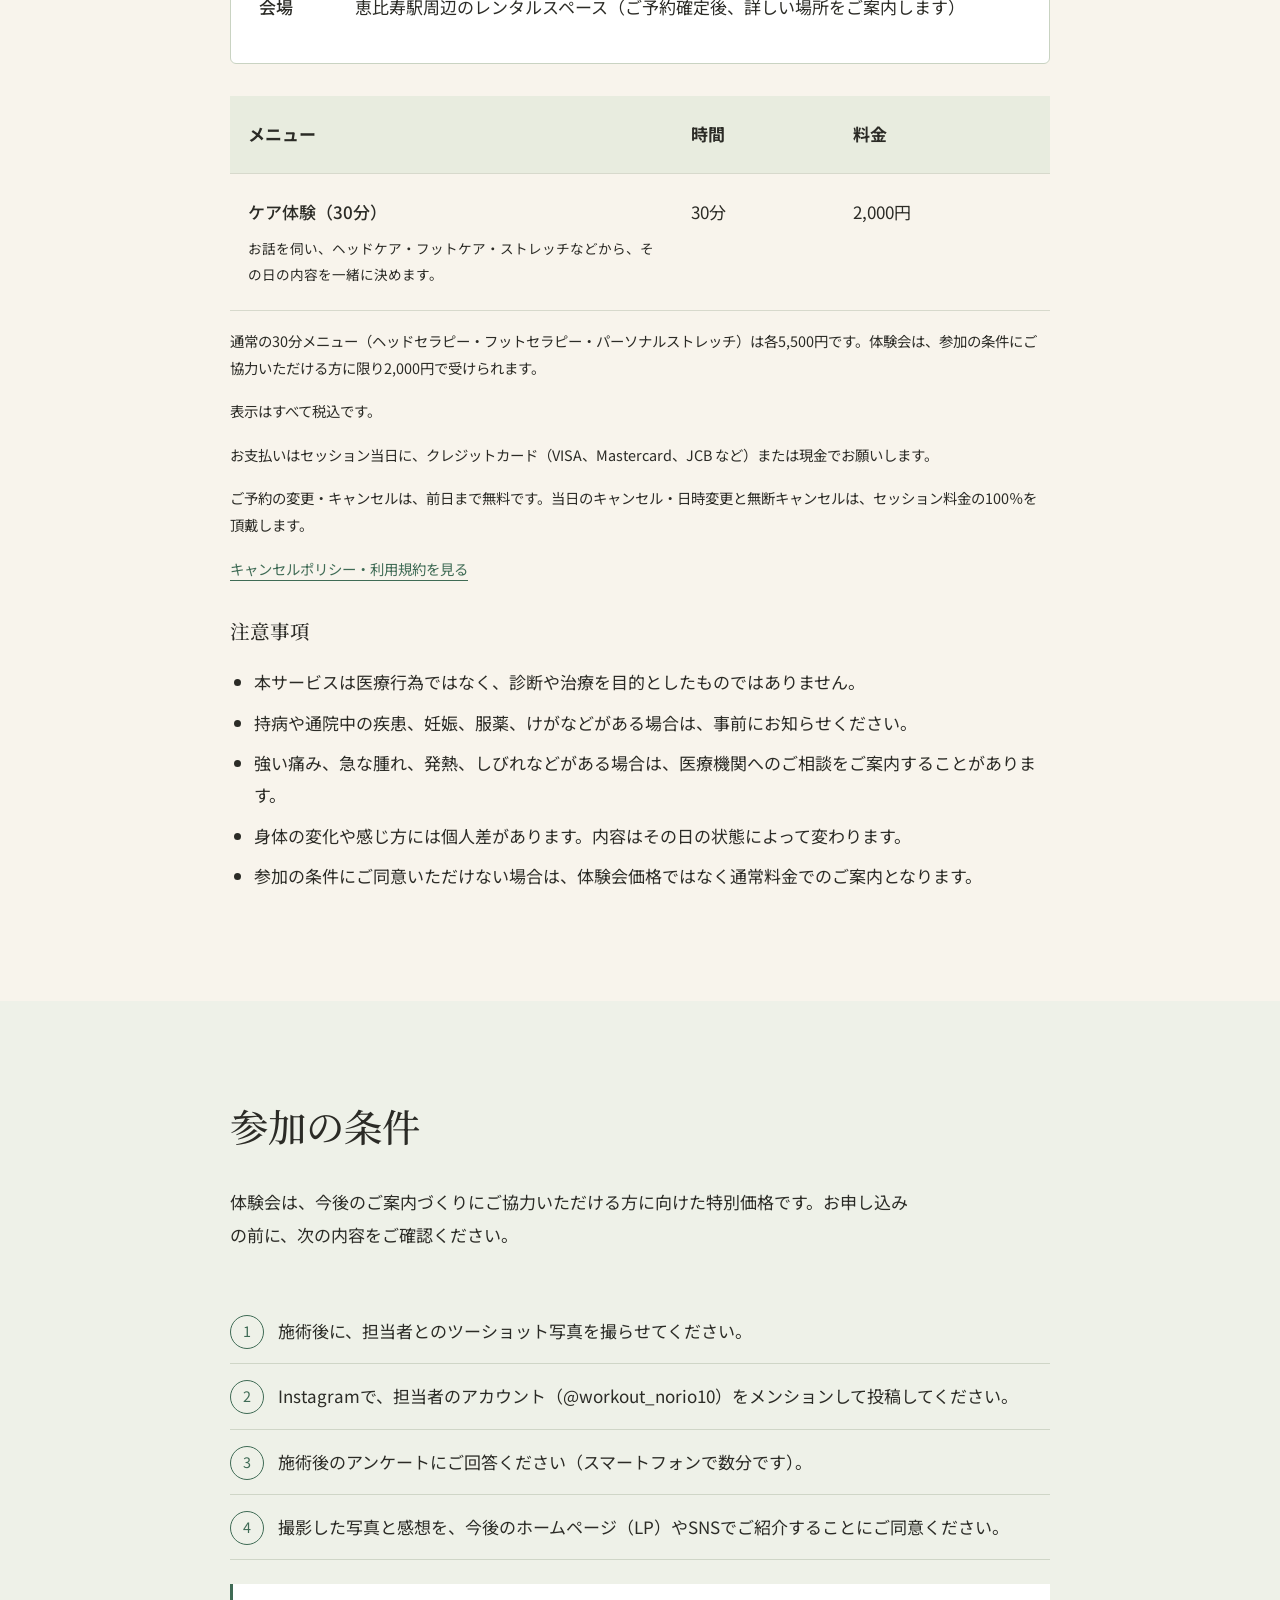
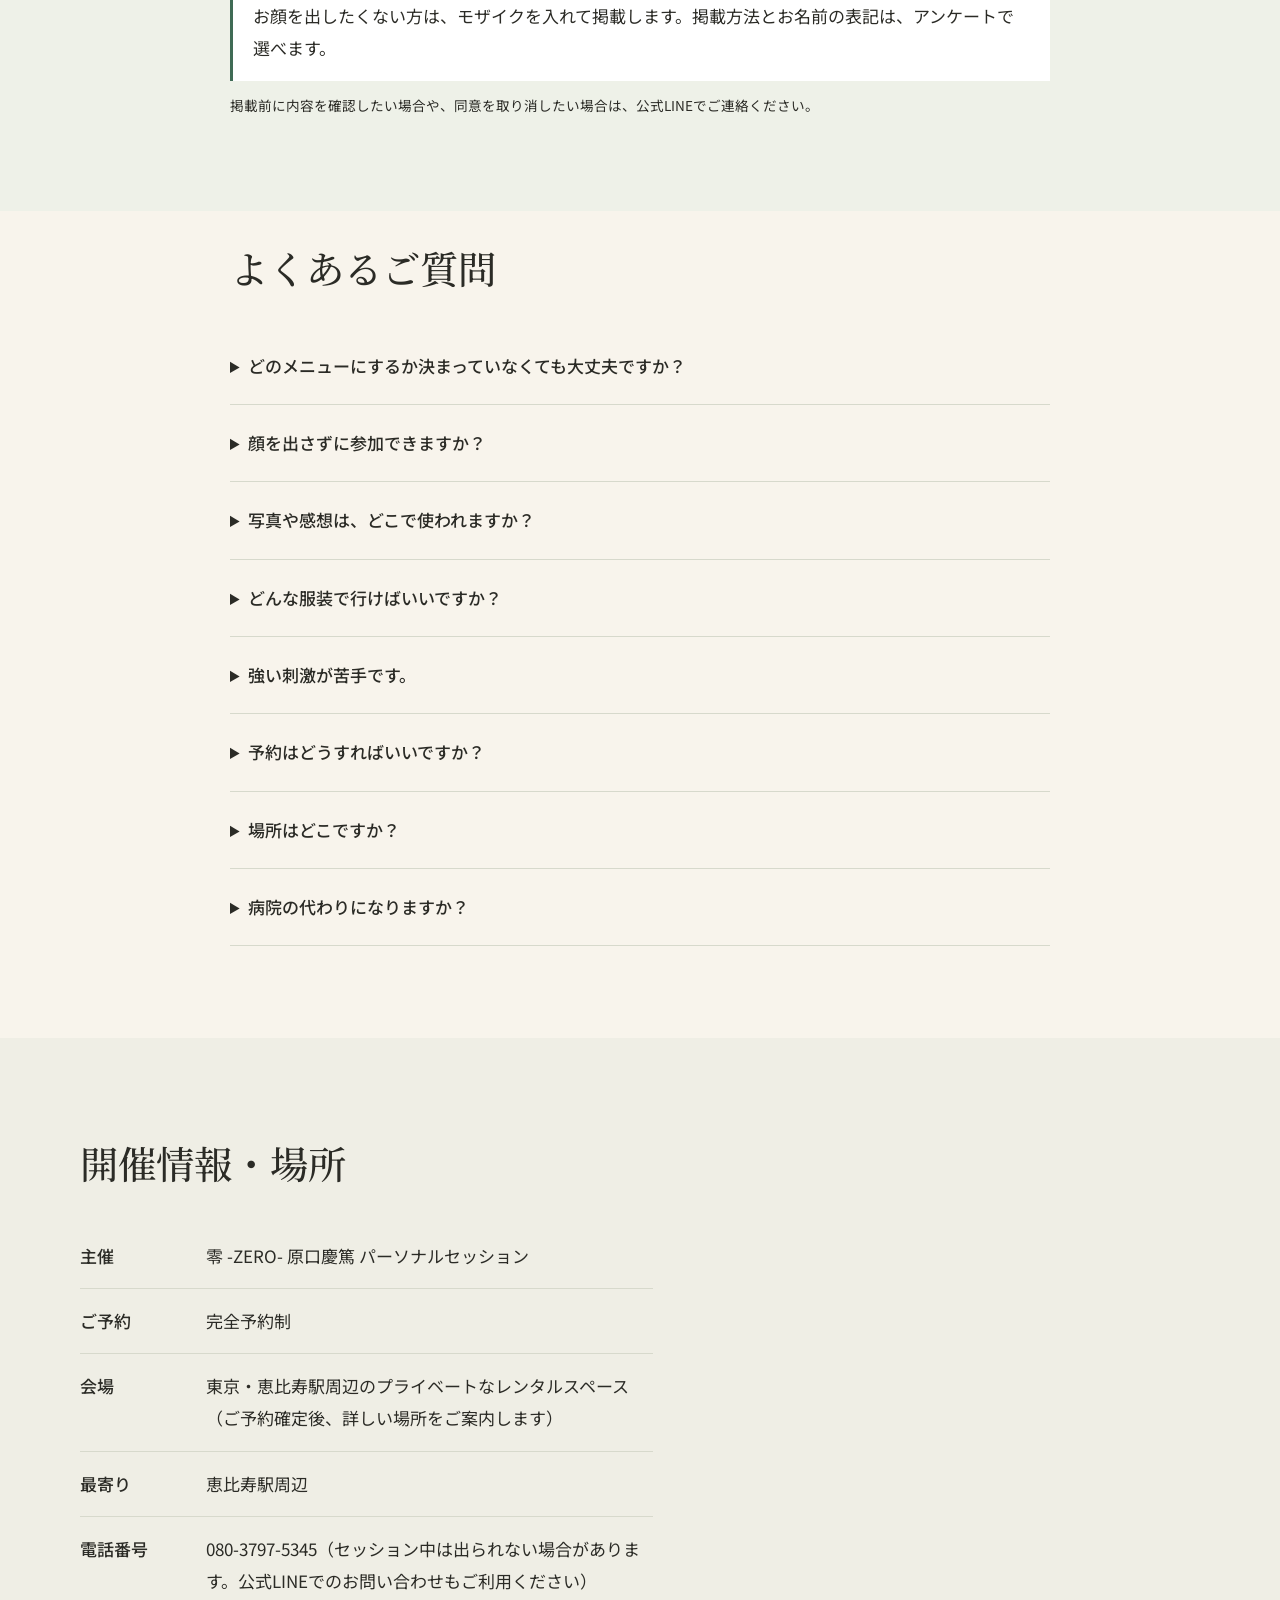
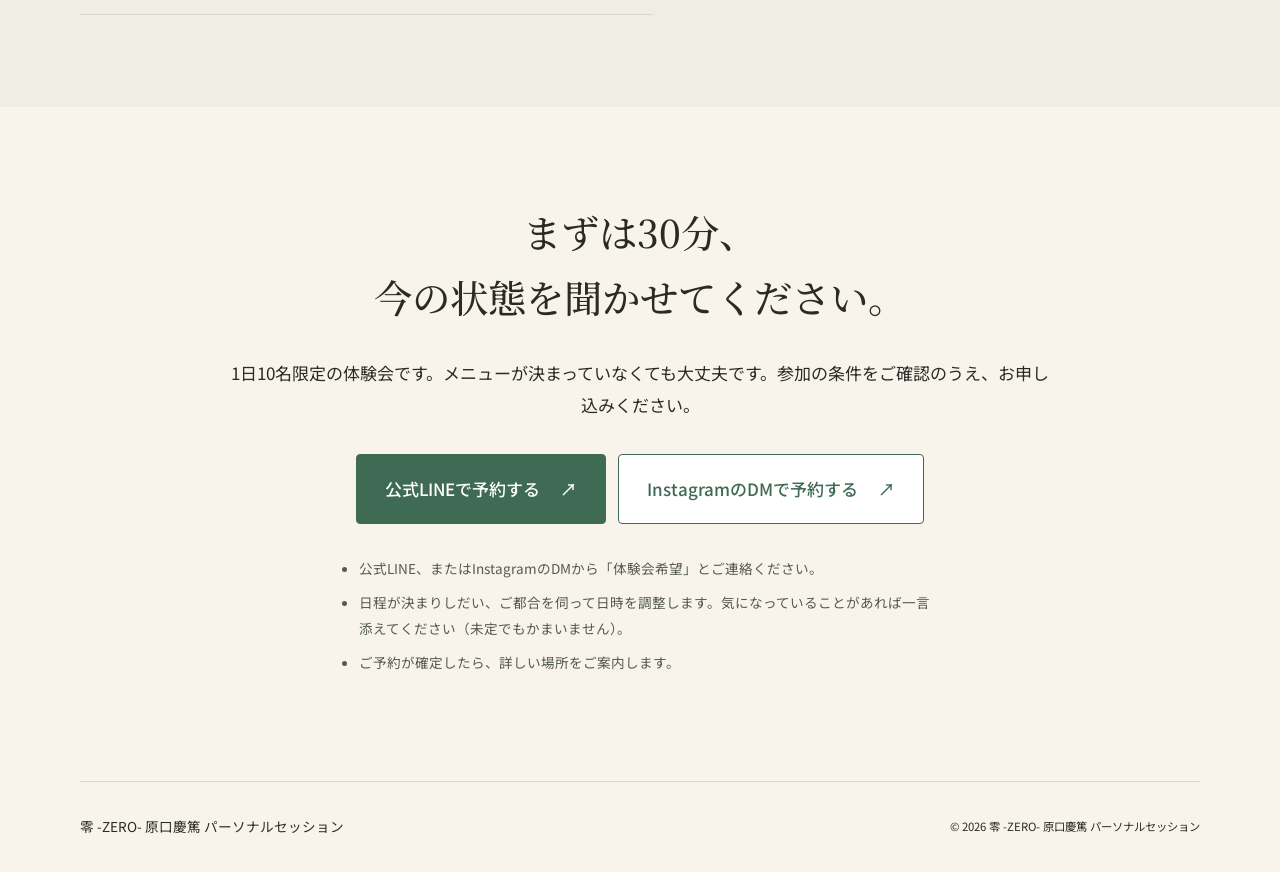
==== commit ba630cfe: "update: ケア体験会LPの写真を選び直し、顔が切れないよう表示位置を調整 Co-Authored-By: Claude Opus 5.5 <noreply@anthropic.com>" ====
--- a/care/index.html
+++ b/care/index.html
@@ -13,13 +13,13 @@
 <a class="skip-link" href="#main">本文へスキップ</a>
 <header class="header wrap"><div class="brand">零 -ZERO- 原口慶篤 パーソナルセッション<p>ヘッドケア・フットケア・ストレッチの体験会</p></div><a class="btn btn-sm" href="https://lin.ee/N27gGW2" rel="noopener">公式LINEで予約する<span class="sr-only">（公式LINEが開きます）</span><span aria-hidden="true"> ↗</span></a></header>
 <main id="main">
-<section class="hero wrap" aria-labelledby="hero-title"><div><p class="eyebrow">ヘッドケア・フットケア・ストレッチの体験会</p><h1 id="hero-title">ずっと気になっていた<br>身体のこと、<br>あきらめる前に<br>聞かせてください。</h1><div class="hero-offer" role="group" aria-label="体験会の限定価格"><p class="offer-limit"><span class="offer-limit-big">1日10名</span>限定</p><div class="offer-price"><p class="offer-normal"><span>通常 30分メニュー</span><s>5,500円</s></p><span class="offer-arrow" aria-hidden="true">→</span><p class="offer-now"><span>体験価格 30分</span><strong>2,000円</strong><small>（税込）</small></p></div><p class="offer-note">体験会の期間限定価格です。参加の条件があります。</p></div><p class="lead">いろいろ試したけれど変わらなかった。どこに相談したらいいか分からなかった。そんな方にこそ、まっすぐ向き合います。</p><div class="hero-points"><ul><li>メニューは決めずに来られます</li><li>強さや進め方はその場でご相談</li><li>専門的な知識は必要ありません</li></ul></div><div class="cta-group"><a class="btn" href="https://lin.ee/N27gGW2" rel="noopener">公式LINEで予約する<span class="sr-only">（公式LINEが開きます）</span><span aria-hidden="true"> ↗</span></a><a class="btn btn-outline" href="https://ig.me/m/workout_norio10" rel="noopener">InstagramのDMで予約する<span class="sr-only">（Instagramが開きます）</span><span aria-hidden="true"> ↗</span></a></div></div><div class="hero-visual"><img class="photo" src="assets/img/hero.jpg" alt="担当者が施術台の上でお客様の身体をケアしている様子" loading="lazy" width="1200" height="900"></div></section>
+<section class="hero wrap" aria-labelledby="hero-title"><div><p class="eyebrow">ヘッドケア・フットケア・ストレッチの体験会</p><h1 id="hero-title">ずっと気になっていた<br>身体のこと、<br>あきらめる前に<br>聞かせてください。</h1><div class="hero-offer" role="group" aria-label="体験会の限定価格"><p class="offer-limit"><span class="offer-limit-big">1日10名</span>限定</p><div class="offer-price"><p class="offer-normal"><span>通常 30分メニュー</span><s>5,500円</s></p><span class="offer-arrow" aria-hidden="true">→</span><p class="offer-now"><span>体験価格 30分</span><strong>2,000円</strong><small>（税込）</small></p></div><p class="offer-note">体験会の期間限定価格です。参加の条件があります。</p></div><p class="lead">いろいろ試したけれど変わらなかった。どこに相談したらいいか分からなかった。そんな方にこそ、まっすぐ向き合います。</p><div class="hero-points"><ul><li>メニューは決めずに来られます</li><li>強さや進め方はその場でご相談</li><li>専門的な知識は必要ありません</li></ul></div><div class="cta-group"><a class="btn" href="https://lin.ee/N27gGW2" rel="noopener">公式LINEで予約する<span class="sr-only">（公式LINEが開きます）</span><span aria-hidden="true"> ↗</span></a><a class="btn btn-outline" href="https://ig.me/m/workout_norio10" rel="noopener">InstagramのDMで予約する<span class="sr-only">（Instagramが開きます）</span><span aria-hidden="true"> ↗</span></a></div></div><div class="hero-visual"><img class="photo" src="assets/img/hero.jpg" alt="担当者がお客様の足元を確認しながら話している様子" style="--focus:62% 22%;--focus-m:64% 20%" loading="eager" fetchpriority="high" width="1400" height="1050"></div></section>
 <section class="section soft" aria-labelledby="empathy-title"><div class="wrap narrow"><h2 id="empathy-title">こんなこと、ありませんか。</h2><ul class="empathy"><li><h3>首や肩が、いつもこわばっている</h3><p>パソコンやスマートフォンを見る時間が長く、気づくと肩に力が入っている。</p></li><li><h3>夕方になると、足が重い</h3><p>立ち仕事や歩いた日、座りっぱなしの日。足の疲れが残りやすい。</p></li><li><h3>なんとなく、身体が重たい</h3><p>どこが、とはっきり言えないけれど、すっきりしない日が続いている。</p></li><li><h3>何を選べばいいか、わからない</h3><p>ヘッドケア、フットケア、ストレッチ。どれが自分に合うのか迷ってしまう。</p></li></ul><p class="closing">どれか一つでも、はっきりしなくても大丈夫です。まずは今の状態を聞かせてください。</p></div></section>
 <section class="section wrap" aria-labelledby="concept-title"><h2 id="concept-title">メニューを選ぶ前に、<br>まずお話を聞きます。</h2><p class="section-lead">決まったコースに当てはめるのではなく、その日の状態とご希望から内容を考えます。</p><ol class="concept"><li><h3>まずはお話を聞く</h3><p>気になっているところ、最近の過ごし方、お仕事や家でのこと。話しやすいことからで大丈夫です。</p></li><li><h3>状態やご希望を確認する</h3><p>身体の動かしやすさや、触れられて心地よい強さ、今日どう過ごしたいかを一緒に確かめます。</p></li><li><h3>内容を相談して決める</h3><p>ヘッドケア・フットケア・ストレッチなどから、その日の内容をご提案し、納得いただいてから始めます。</p></li></ol></section>
-<section class="section wrap care" aria-labelledby="care-title"><h2 id="care-title">ご相談いただけるケア</h2><p class="section-lead">実際の内容や時間は、当日の状態とご希望を伺ってから決めます。</p><article class="care-row"><div><img class="photo" src="assets/img/head.jpg" alt="あおむけの姿勢で頭と首まわりをケアしている様子" loading="lazy" width="1200" height="900"></div><div class="care-text"><span class="index" aria-hidden="true">01</span><h3>ヘッドケア</h3><p>頭、顔まわり、首まわりを中心に、手でゆっくりケアしていきます。</p><p class="example"><span>相談例</span>「画面を見る時間が長くて、頭まわりが重く感じる」</p></div></article><article class="care-row"><div><img class="photo" src="assets/img/foot.jpg" alt="足元をケアしている様子" loading="lazy" width="1200" height="900"></div><div class="care-text"><span class="index" aria-hidden="true">02</span><h3>フットケア</h3><p>足裏から足元、ふくらはぎを中心に、やさしくケアします。</p><p class="example"><span>相談例</span>「一日立っていて、足がだるい」</p></div></article><article class="care-row"><div><img class="photo" src="assets/img/stretch.jpg" alt="脚の動きを確認しながら進めている様子" loading="lazy" width="1200" height="900"></div><div class="care-text"><span class="index" aria-hidden="true">03</span><h3>ストレッチ</h3><p>身体の硬さや動かしにくさを確認しながら、無理のない範囲でゆっくり伸ばしていきます。</p><p class="example"><span>相談例</span>「激しい運動は不安だけど、少し身体を動かしたい」</p></div></article><div class="mid-cta"><div class="cta-group"><a class="btn" href="https://lin.ee/N27gGW2" rel="noopener">公式LINEで予約する<span class="sr-only">（公式LINEが開きます）</span><span aria-hidden="true"> ↗</span></a><a class="btn btn-outline" href="https://ig.me/m/workout_norio10" rel="noopener">InstagramのDMで予約する<span class="sr-only">（Instagramが開きます）</span><span aria-hidden="true"> ↗</span></a></div></div></section>
+<section class="section wrap care" aria-labelledby="care-title"><h2 id="care-title">ご相談いただけるケア</h2><p class="section-lead">実際の内容や時間は、当日の状態とご希望を伺ってから決めます。</p><article class="care-row"><div><img class="photo" src="assets/img/head.jpg" alt="あおむけの姿勢で、首まわりを手でケアしている様子" style="--focus:60% 50%;--focus-m:60% 50%" loading="lazy" width="592" height="444"></div><div class="care-text"><span class="index" aria-hidden="true">01</span><h3>ヘッドケア</h3><p>頭、顔まわり、首まわりを中心に、手でゆっくりケアしていきます。</p><p class="example"><span>相談例</span>「画面を見る時間が長くて、頭まわりが重く感じる」</p></div></article><article class="care-row"><div><img class="photo" src="assets/img/foot.jpg" alt="足元をケアしている様子" style="--focus:50% 12%;--focus-m:50% 10%" loading="lazy" width="1200" height="1200"></div><div class="care-text"><span class="index" aria-hidden="true">02</span><h3>フットケア</h3><p>足裏から足元、ふくらはぎを中心に、やさしくケアします。</p><p class="example"><span>相談例</span>「一日立っていて、足がだるい」</p></div></article><article class="care-row"><div><img class="photo" src="assets/img/stretch.jpg" alt="担当者がお客様の腕をストレッチしている様子" style="--focus:38% 30%;--focus-m:38% 28%" loading="lazy" width="1400" height="1303"></div><div class="care-text"><span class="index" aria-hidden="true">03</span><h3>ストレッチ</h3><p>身体の硬さや動かしにくさを確認しながら、無理のない範囲でゆっくり伸ばしていきます。</p><p class="example"><span>相談例</span>「激しい運動は不安だけど、少し身体を動かしたい」</p></div></article><div class="mid-cta"><div class="cta-group"><a class="btn" href="https://lin.ee/N27gGW2" rel="noopener">公式LINEで予約する<span class="sr-only">（公式LINEが開きます）</span><span aria-hidden="true"> ↗</span></a><a class="btn btn-outline" href="https://ig.me/m/workout_norio10" rel="noopener">InstagramのDMで予約する<span class="sr-only">（Instagramが開きます）</span><span aria-hidden="true"> ↗</span></a></div></div></section>
 <section class="section combo-band" aria-labelledby="combo-title"><div class="wrap narrow"><h2 id="combo-title">たとえば、こんな日に</h2><p class="disclaimer">ご相談の一例です。実際の内容は、当日の状態や30分という時間に合わせて決めます。</p><ul class="combos"><li><h3>足を中心に相談したい日</h3><p>フットケアを中心に、必要に応じて軽いストレッチを組み合わせるなど。</p></li><li><h3>頭まわりをゆっくりケアしたい日</h3><p>ヘッドケアを中心に、首や肩まわりもあわせて見ていくなど。</p></li><li><h3>全身をゆっくり伸ばしたい日</h3><p>ストレッチを中心に、気になるところを少しずつケアしていくなど。</p></li></ul></div></section>
 <section class="section wrap narrow" aria-labelledby="flow-title"><h2 id="flow-title">初めての方の流れ</h2><ol class="timeline"><li><h3>ご予約</h3><p>公式LINE、またはInstagramのDMからご連絡ください。日程が決まりしだい、日時を調整します。内容は決めずに来ていただいて大丈夫です。</p></li><li><h3>お話を伺う</h3><p>気になっていること、お仕事や生活の様子、ご希望、苦手なことなどを伺います。</p></li><li><h3>内容のご相談とケア</h3><p>30分の中で、その日のケアの内容をご提案し、納得いただいてから始めます。強さや進め方は途中でもお伝えください。</p></li><li><h3>写真撮影</h3><p>担当者とのツーショット写真を撮らせてください。お顔を出したくない方は、掲載時にモザイクを入れます。</p></li><li><h3>アンケートと投稿</h3><p>スマートフォンでアンケートにご回答いただき、Instagramで担当者のアカウントをメンションして投稿してください。無理な勧誘や継続契約は行いません。</p></li></ol></section>
-<section class="section soft" aria-labelledby="staff-title"><div class="wrap"><h2 id="staff-title">担当者と会場の雰囲気</h2><article class="staff-row"><div><img class="photo" src="assets/img/staff.jpg" alt="担当の原口慶篤" loading="lazy" width="1200" height="900"></div><div><h3>原口 慶篤（はらぐち のりあつ）</h3><p>パーソナルトレーナー／整体師／コンディショニング講師</p><p>12年以上、パーソナルトレーニングや整体、コンディショニングの現場で、一人ひとりの身体と向き合ってきました。最初から方法を一つに決めず、今の状態とご希望を伺ってから、その日に合う内容を一緒に考えます。</p><ul><li>トレーナー歴12年以上</li><li>NASM-PES</li><li>NSCA-CPT</li><li>人体解剖実習 5回修了</li><li>赤十字救急法救急員</li></ul></div></article><div class="room-row"><ul class="atmosphere"><li>恵比寿駅周辺のプライベートなレンタルスペースで、一対一で行います。</li><li>固定の店舗ではないため、ご予約確定後に詳しい場所をご案内します。</li></ul></div></div></section>
+<section class="section soft" aria-labelledby="staff-title"><div class="wrap"><h2 id="staff-title">担当者と会場の雰囲気</h2><article class="staff-row"><div><img class="photo" src="assets/img/staff.jpg" alt="担当の原口慶篤" style="--focus:50% 10%;--focus-m:50% 10%;--ratio:3/4" loading="lazy" width="800" height="1200"></div><div><h3>原口 慶篤（はらぐち のりあつ）</h3><p>パーソナルトレーナー／整体師／コンディショニング講師</p><p>12年以上、パーソナルトレーニングや整体、コンディショニングの現場で、一人ひとりの身体と向き合ってきました。最初から方法を一つに決めず、今の状態とご希望を伺ってから、その日に合う内容を一緒に考えます。</p><ul><li>トレーナー歴12年以上</li><li>NASM-PES</li><li>NSCA-CPT</li><li>人体解剖実習 5回修了</li><li>赤十字救急法救急員</li></ul></div></article><div class="room-row"><ul class="atmosphere"><li>恵比寿駅周辺のプライベートなレンタルスペースで、一対一で行います。</li><li>固定の店舗ではないため、ご予約確定後に詳しい場所をご案内します。</li></ul></div></div></section>
 <section class="section wrap narrow" aria-labelledby="menu-title"><h2 id="menu-title">体験会の内容・料金</h2><div class="event-card"><p class="event-price"><span class="event-label">体験価格</span><strong>2,000円</strong><span>（税込・お一人30分）</span></p><p class="event-normal">通常の30分メニュー（ヘッド・フット・ストレッチ）は各5,500円</p><dl class="event-dl"><div><dt>開催日</dt><dd>日程は決まりしだい、公式LINEとInstagramでお知らせします</dd></div><div><dt>定員</dt><dd>1日10名限定</dd></div><div><dt>会場</dt><dd>恵比寿駅周辺のレンタルスペース（ご予約確定後、詳しい場所をご案内します）</dd></div></dl></div><table class="menu-table"><thead><tr><th scope="col">メニュー</th><th scope="col">時間</th><th scope="col">料金</th></tr></thead><tbody><tr><th scope="row">ケア体験（30分）<span class="menu-desc">お話を伺い、ヘッドケア・フットケア・ストレッチなどから、その日の内容を一緒に決めます。</span></th><td data-label="時間">30分</td><td data-label="料金">2,000円</td></tr></tbody></table><p class="menu-note">通常の30分メニュー（ヘッドセラピー・フットセラピー・パーソナルストレッチ）は各5,500円です。体験会は、参加の条件にご協力いただける方に限り2,000円で受けられます。</p><p class="menu-note">表示はすべて税込です。</p><p class="menu-note">お支払いはセッション当日に、クレジットカード（VISA、Mastercard、JCB など）または現金でお願いします。</p><p class="menu-note">ご予約の変更・キャンセルは、前日まで無料です。当日のキャンセル・日時変更と無断キャンセルは、セッション料金の100％を頂戴します。</p><p class="menu-note"><a href="https://noriatsu3377-hue.github.io/Fee/legal.html#cancel" rel="noopener">キャンセルポリシー・利用規約を見る</a></p><aside class="notices"><h3>注意事項</h3><ul><li>本サービスは医療行為ではなく、診断や治療を目的としたものではありません。</li><li>持病や通院中の疾患、妊娠、服薬、けがなどがある場合は、事前にお知らせください。</li><li>強い痛み、急な腫れ、発熱、しびれなどがある場合は、医療機関へのご相談をご案内することがあります。</li><li>身体の変化や感じ方には個人差があります。内容はその日の状態によって変わります。</li><li>参加の条件にご同意いただけない場合は、体験会価格ではなく通常料金でのご案内となります。</li></ul></aside></section>
 <section class="section conditions" aria-labelledby="cond-title"><div class="wrap narrow"><h2 id="cond-title">参加の条件</h2><p class="section-lead">体験会は、今後のご案内づくりにご協力いただける方に向けた特別価格です。お申し込みの前に、次の内容をご確認ください。</p><ol class="cond-list"><li>施術後に、担当者とのツーショット写真を撮らせてください。</li><li>Instagramで、担当者のアカウント（@workout_norio10）をメンションして投稿してください。</li><li>施術後のアンケートにご回答ください（スマートフォンで数分です）。</li><li>撮影した写真と感想を、今後のホームページ（LP）やSNSでご紹介することにご同意ください。</li></ol><p class="cond-note">お顔を出したくない方は、モザイクを入れて掲載します。掲載方法とお名前の表記は、アンケートで選べます。</p><p class="cond-note small">掲載前に内容を確認したい場合や、同意を取り消したい場合は、公式LINEでご連絡ください。</p></div></section>
 <section class="section wrap narrow faq" aria-labelledby="faq-title"><h2 id="faq-title">よくあるご質問</h2><details><summary>どのメニューにするか決まっていなくても大丈夫ですか？</summary><p>はい、大丈夫です。お話を伺ってから、その日の内容を一緒に決めます。</p></details><details><summary>顔を出さずに参加できますか？</summary><p>はい。写真の撮影にはご協力いただきますが、掲載時にお顔へモザイクを入れることができます。掲載方法とお名前の表記は、アンケートで選べます。</p></details><details><summary>写真や感想は、どこで使われますか？</summary><p>今後のホームページ（LP）やSNSで、施術の様子やお客様の声としてご紹介します。掲載前に確認したい場合や、同意を取り消したい場合は、公式LINEでご連絡ください。</p></details><details><summary>どんな服装で行けばいいですか？</summary><p>Tシャツやジャージなど、動きやすい服装でお越しいただくか、お持ちください。ジーンズなど硬い素材の服は避けていただくと安心です。お着替えのスペースはご用意しています。</p></details><details><summary>強い刺激が苦手です。</summary><p>強さはご希望に合わせて調整します。途中でも、遠慮なくお声がけください。</p></details><details><summary>予約はどうすればいいですか？</summary><p>公式LINE、またはInstagramのDMで受け付けています。「体験会希望」とお送りください。1日10名限定のため、枠が埋まりしだい締め切ります。</p></details><details><summary>場所はどこですか？</summary><p>恵比寿駅周辺のプライベートなレンタルスペースです。ご予約が確定しましたら、詳しい場所をご案内します。</p></details><details><summary>病院の代わりになりますか？</summary><p>当店は医療機関ではなく、診断や治療は行いません。痛みが強い、通院中などの場合は、医師にご相談ください。</p></details></section>
--- a/care/assets/style.css
+++ b/care/assets/style.css
@@ -22,3 +22,8 @@
 
 @media(max-width:767px){#hero-title{font-size:1.85rem;line-height:1.55}}
 #hero-title{font-size:clamp(1.85rem,3.3vw,2.9rem)}
+
+.photo{object-position:var(--focus,50% 50%)}
+@media(max-width:767px){.photo{object-position:var(--focus-m,var(--focus,50% 50%))}}
+.photo[style*="--ratio"]{aspect-ratio:var(--ratio)}
+@media(max-width:767px){.staff-row .photo[style*="--ratio"]{max-width:420px;margin-inline:auto}}
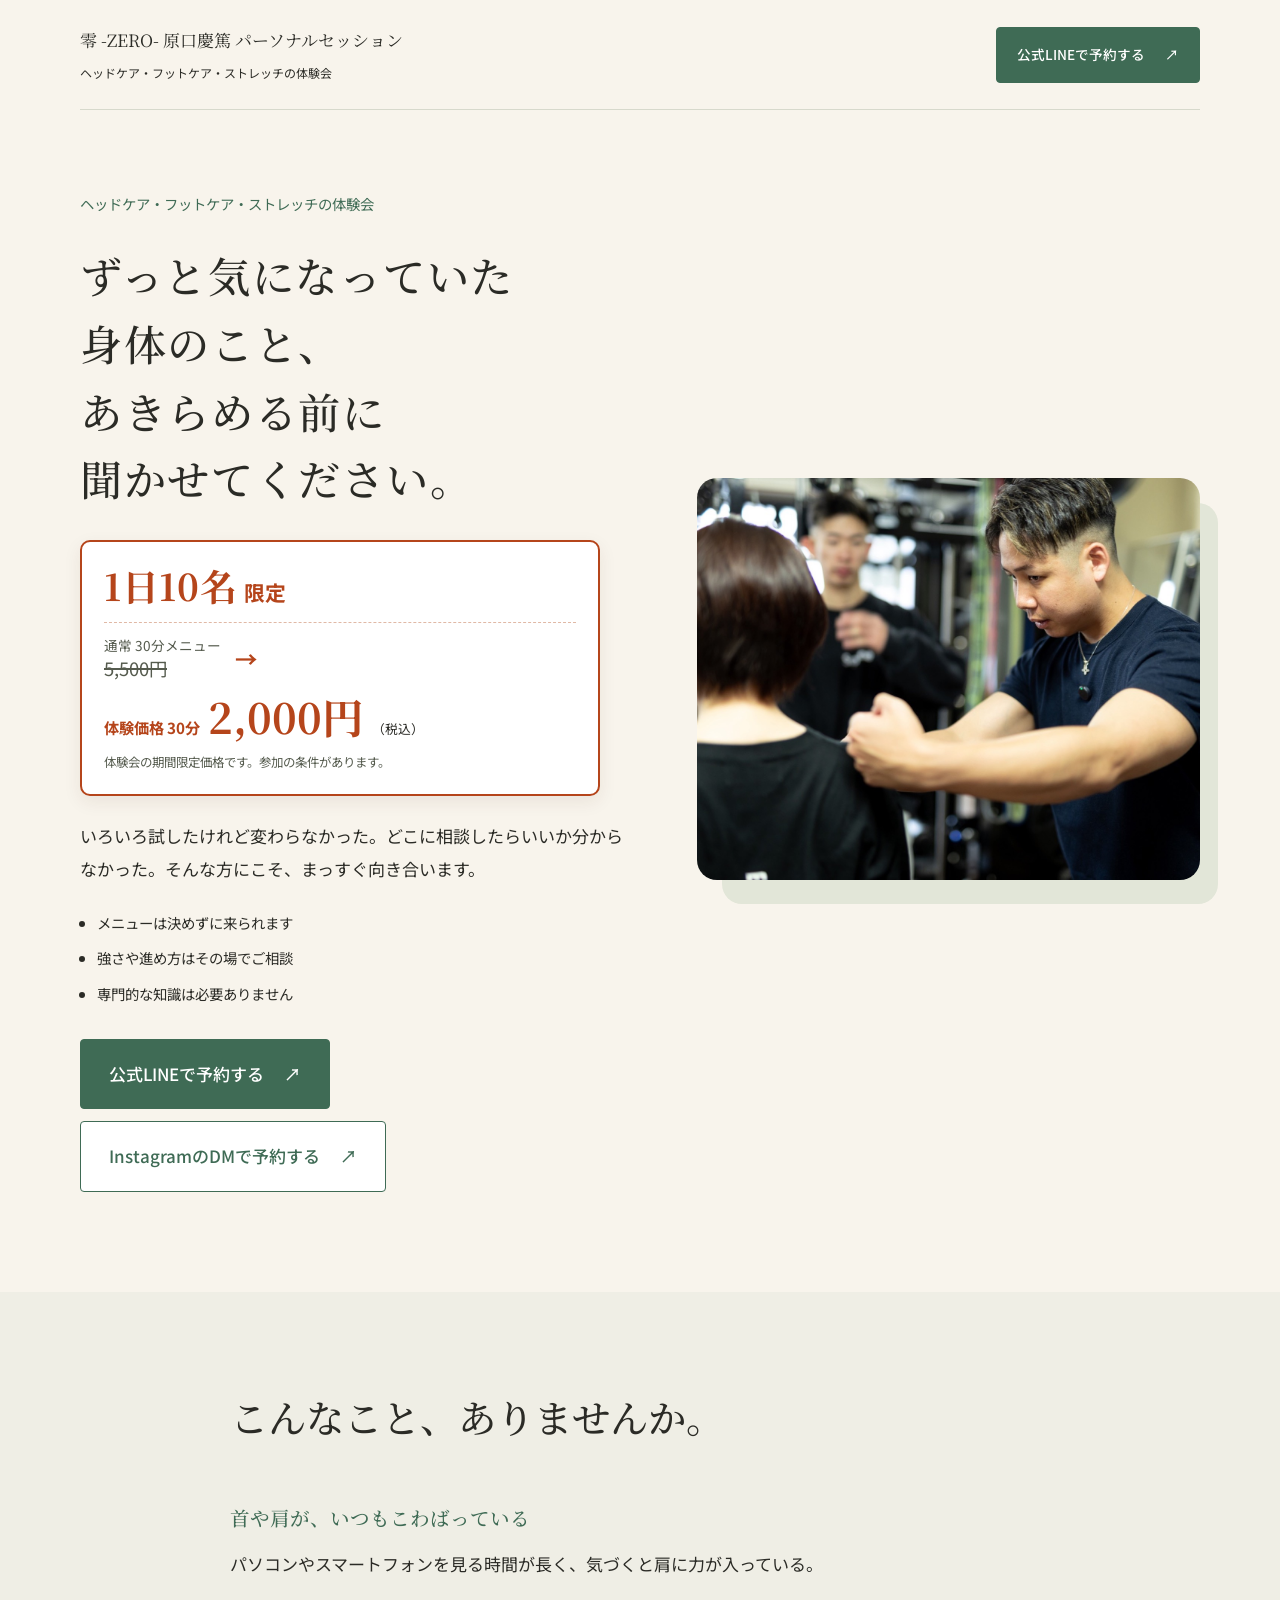
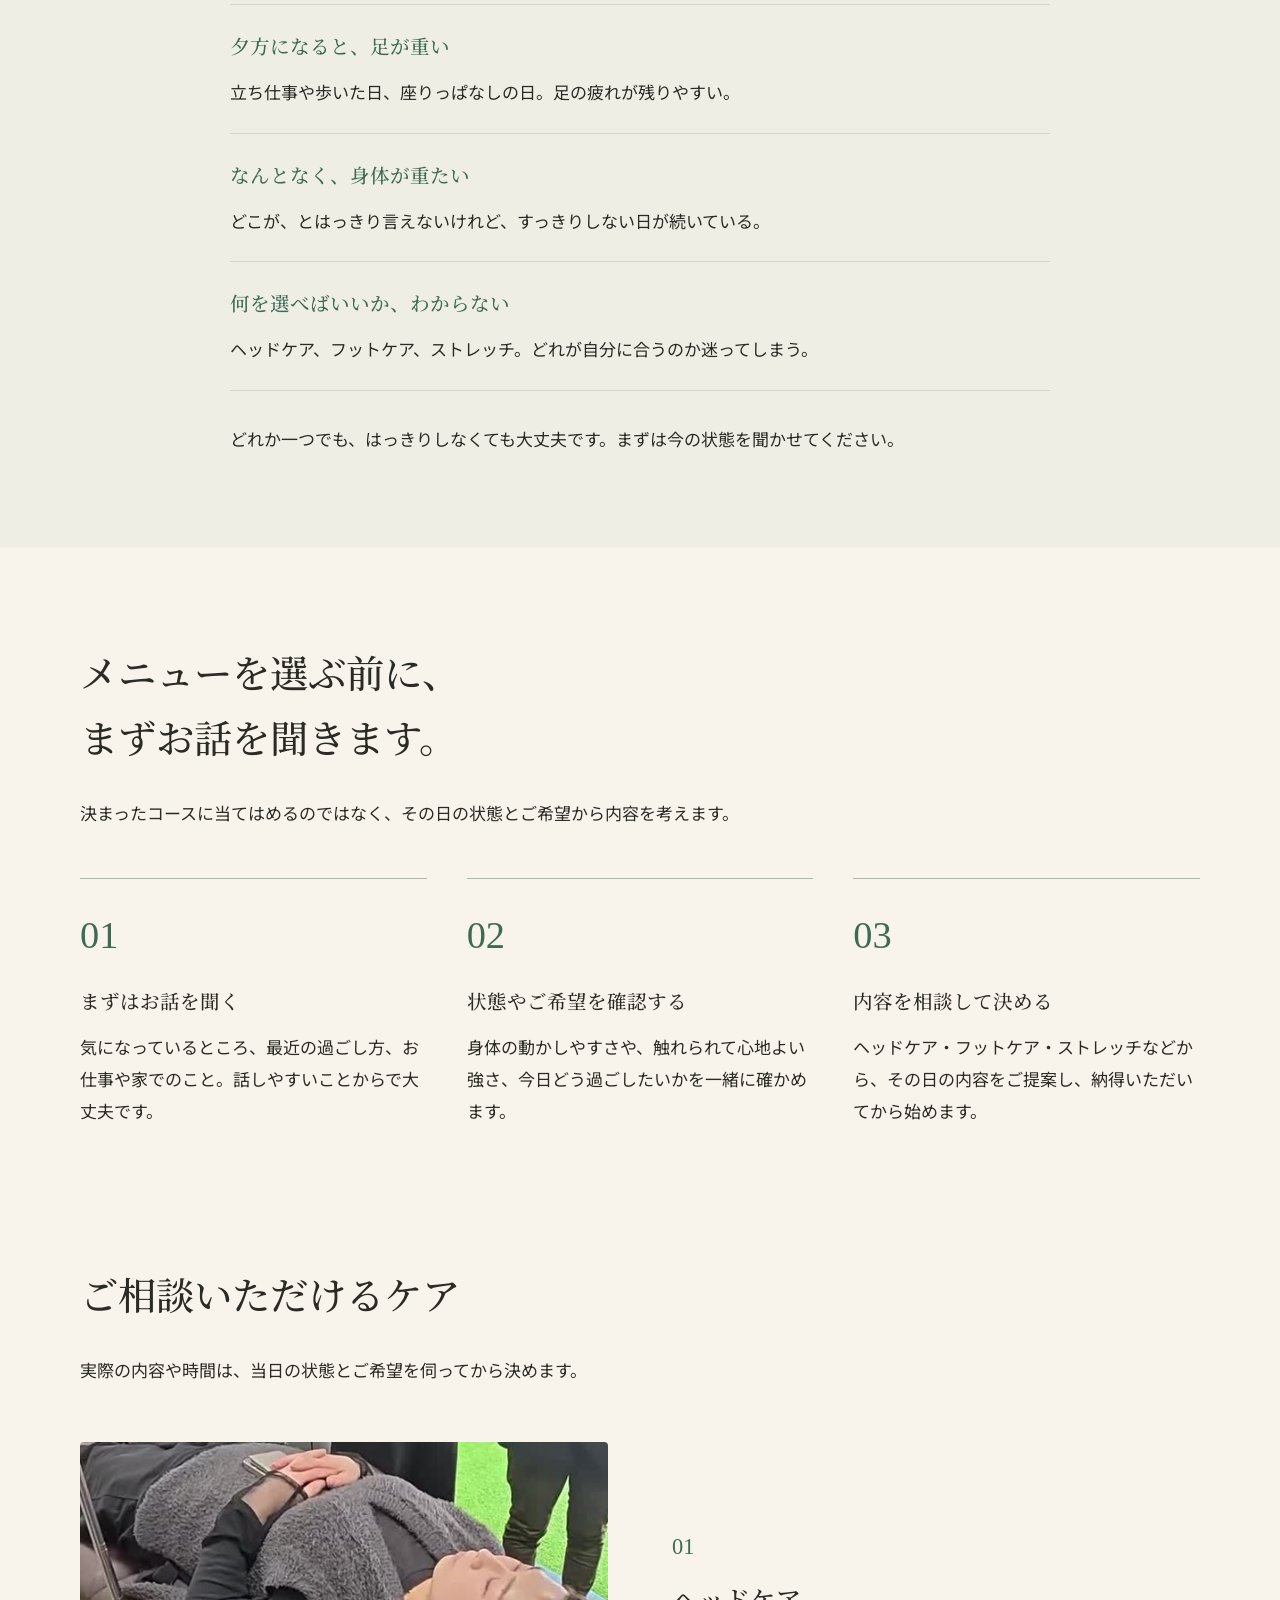
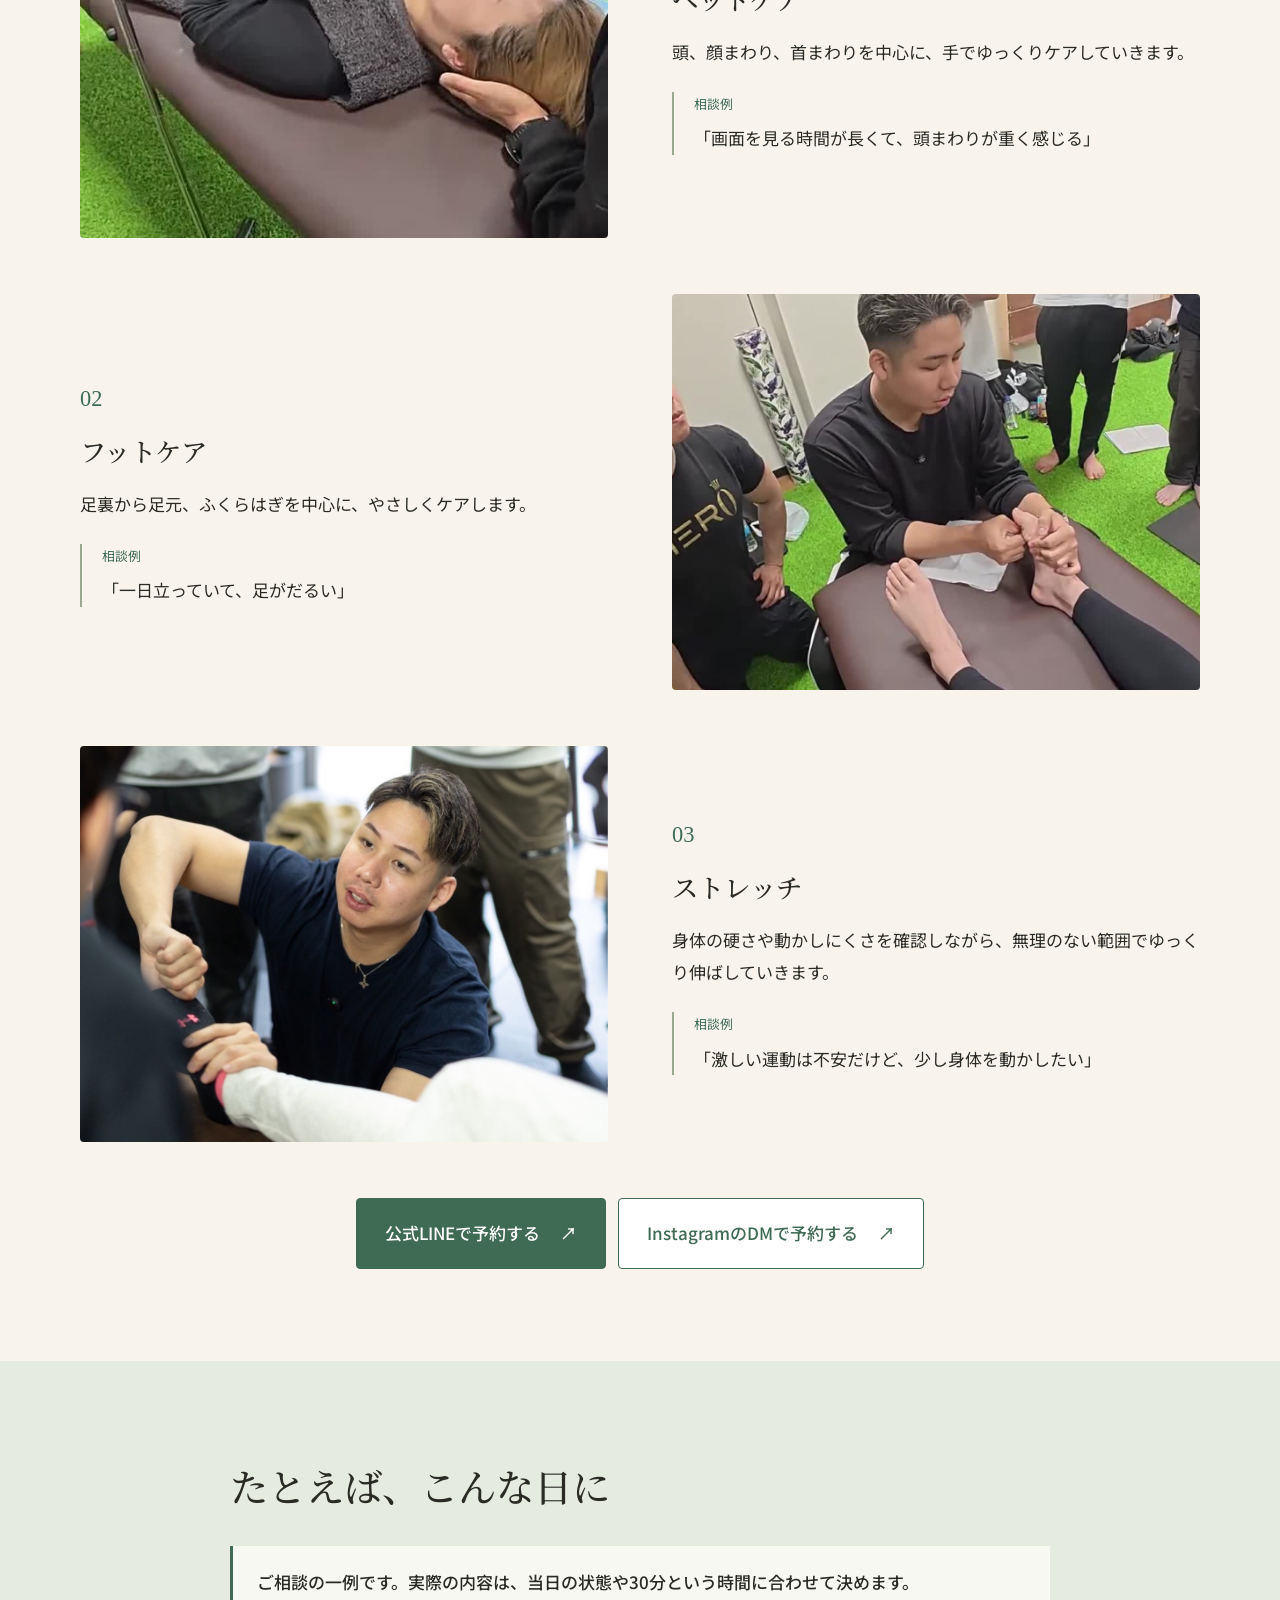
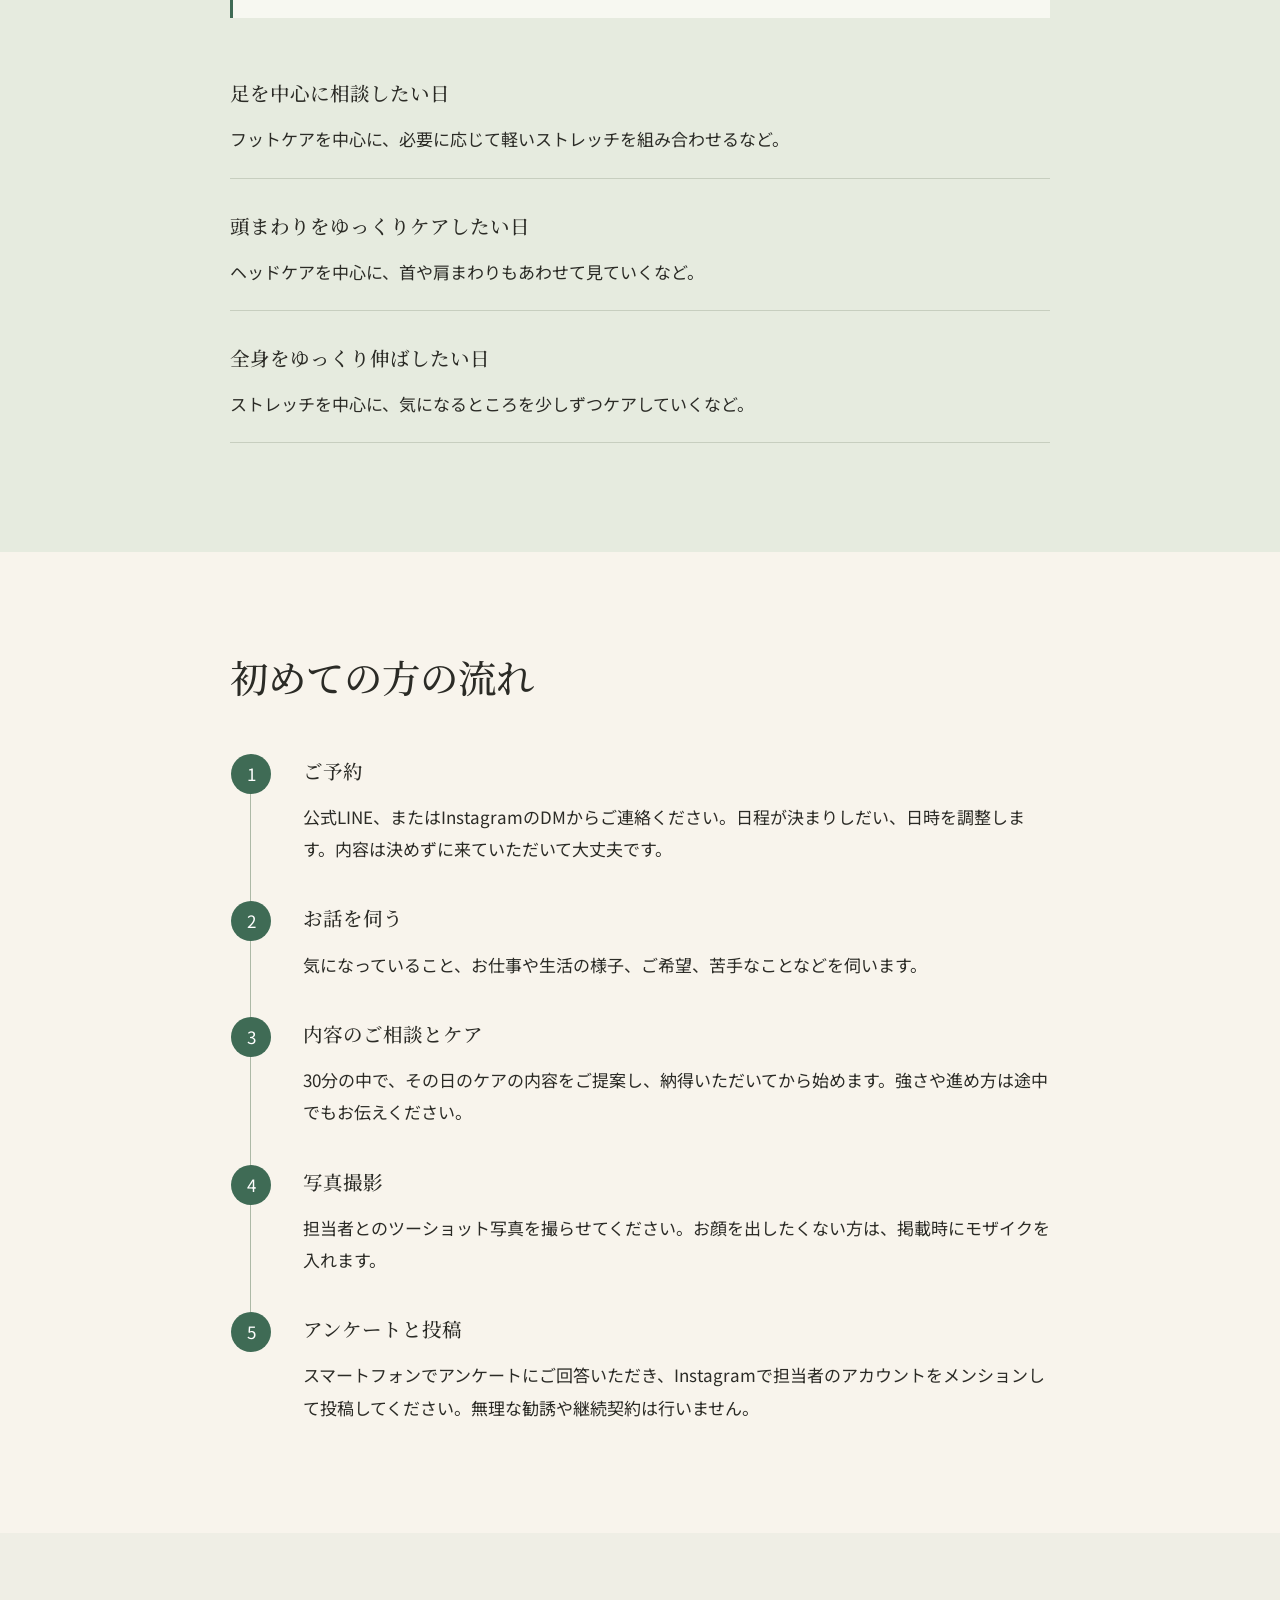
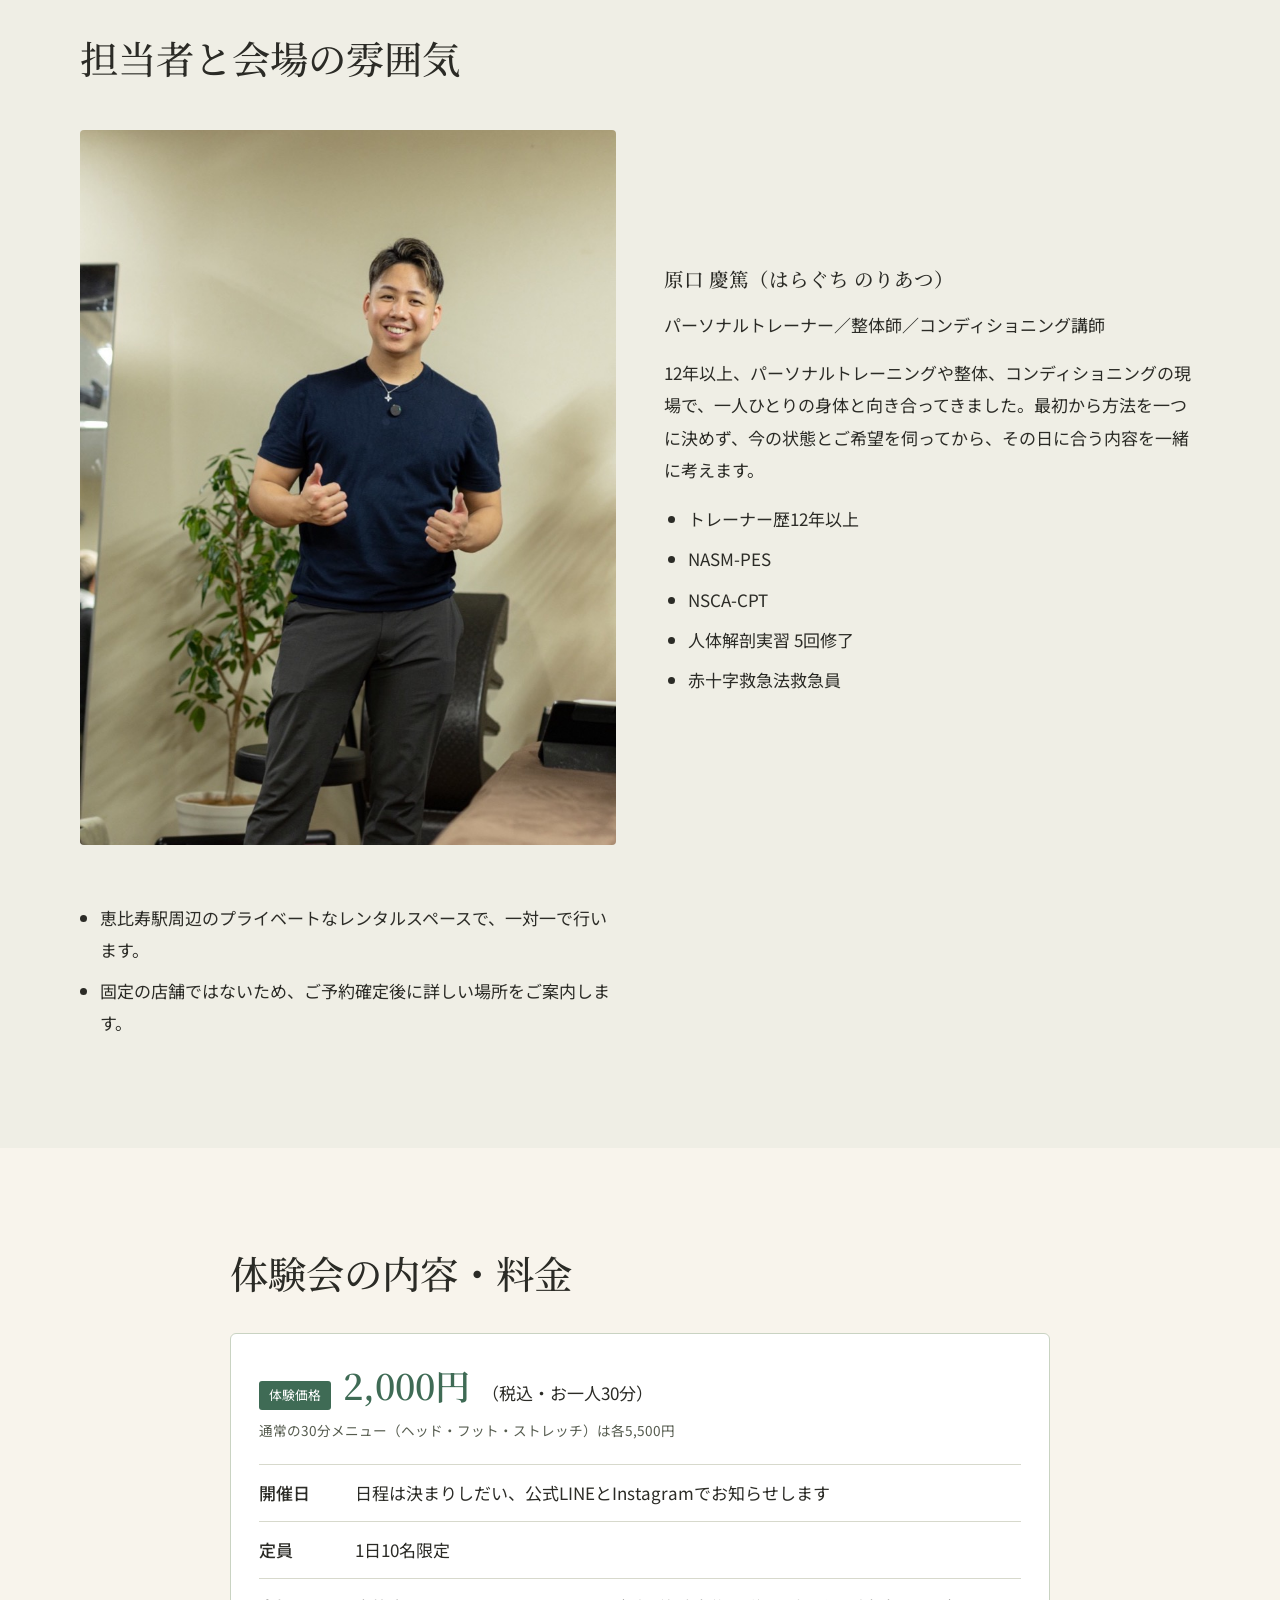
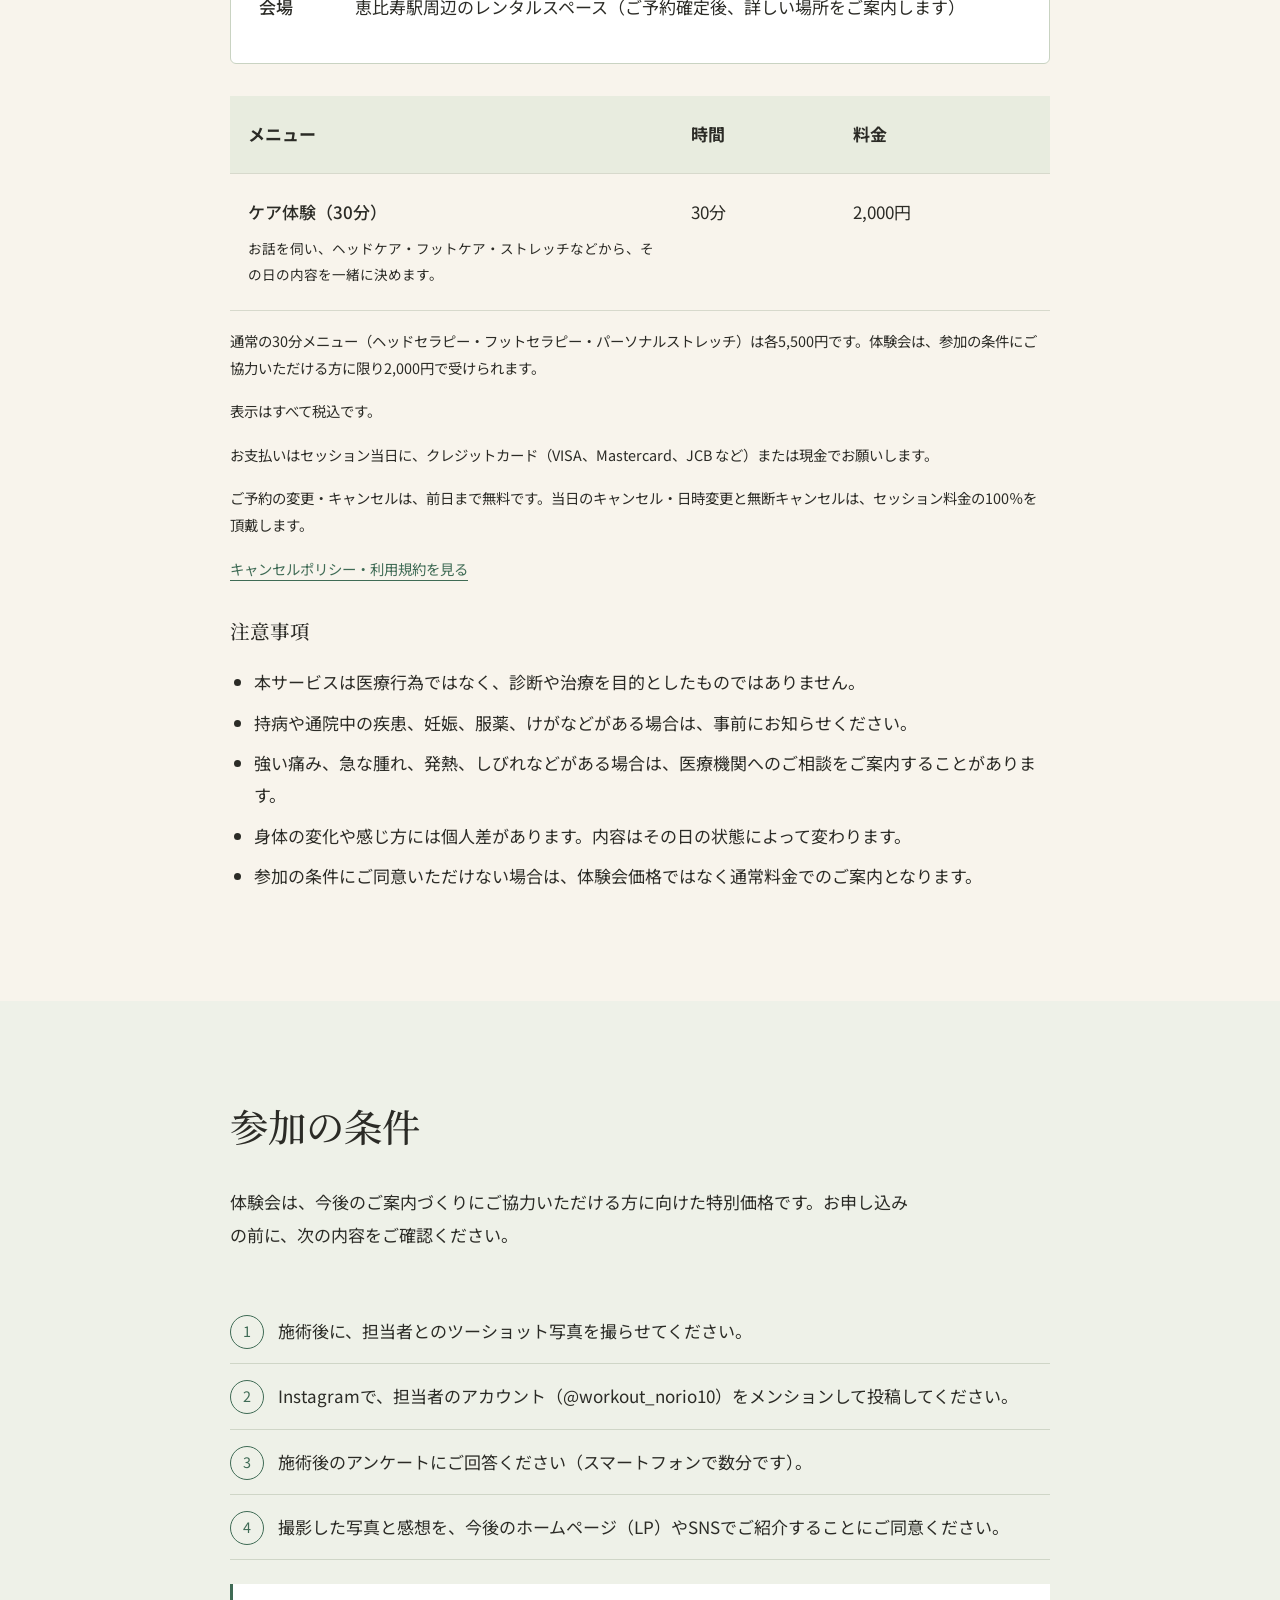
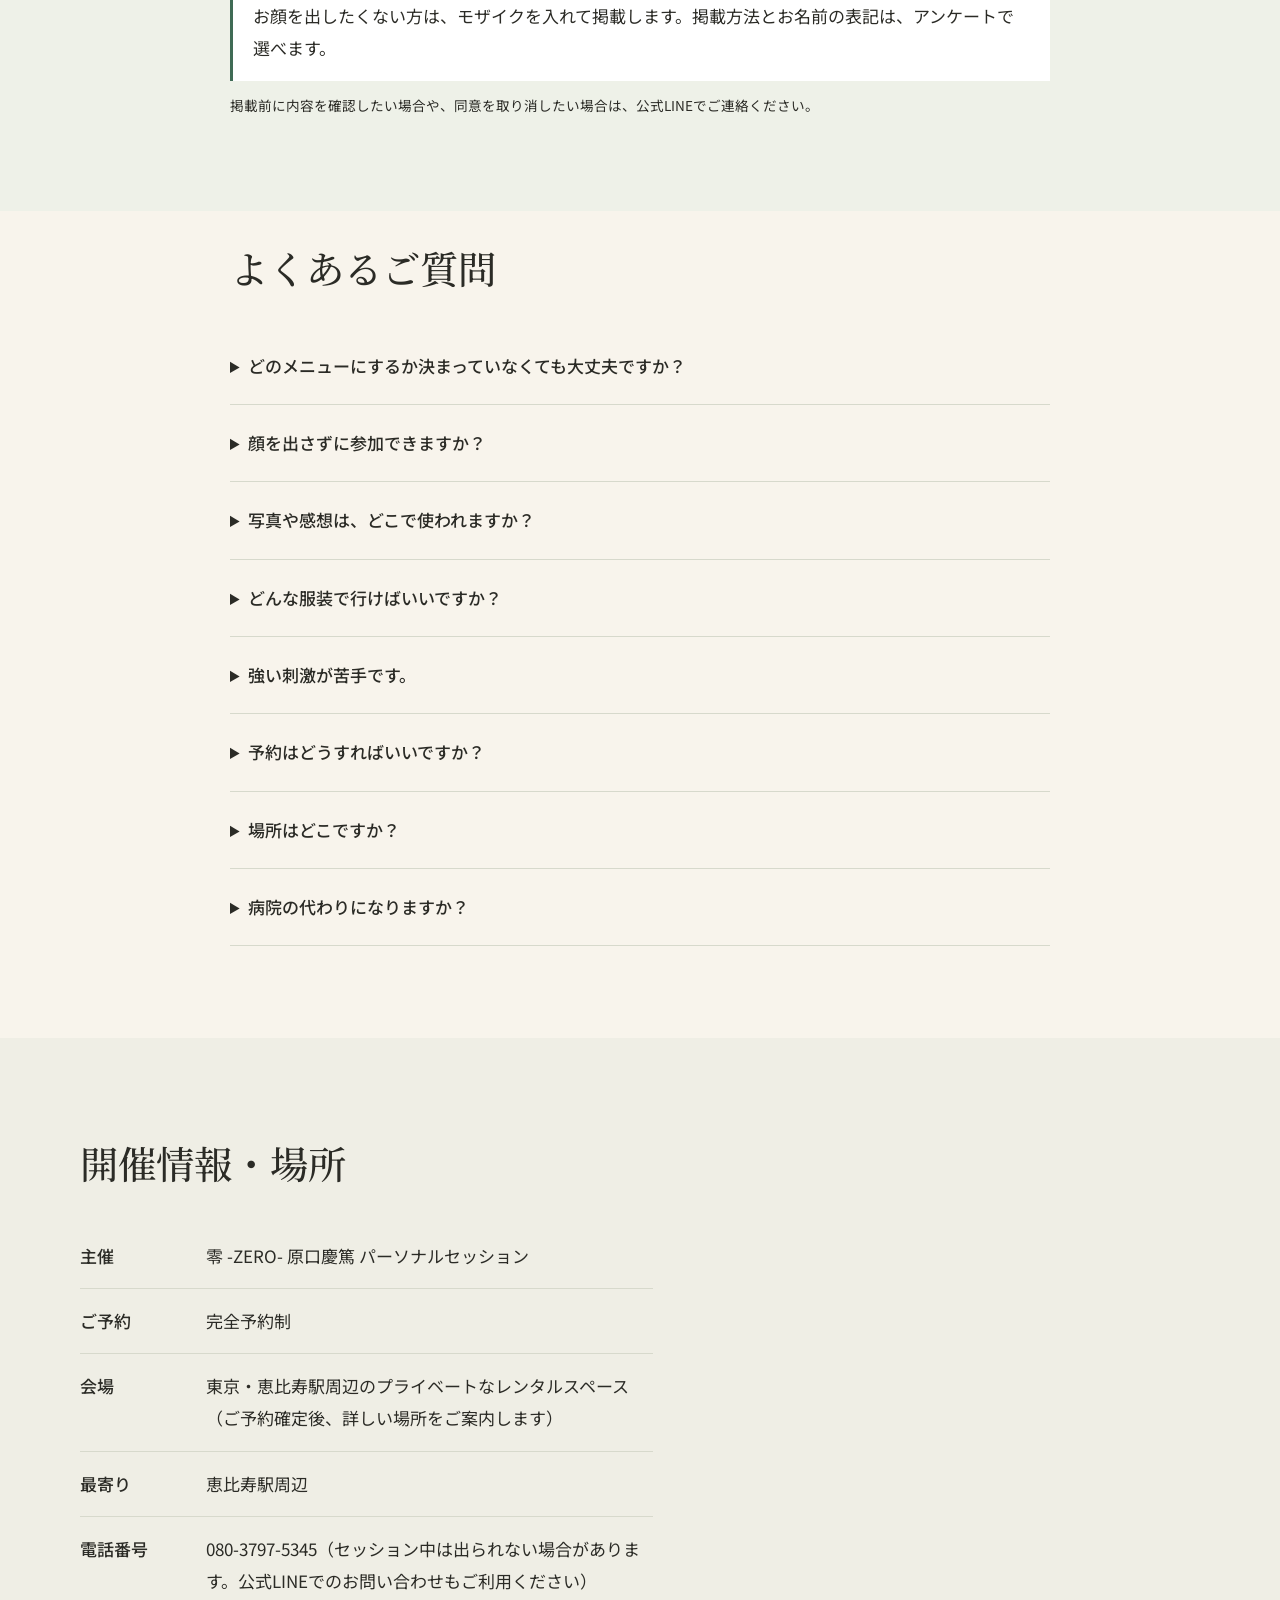
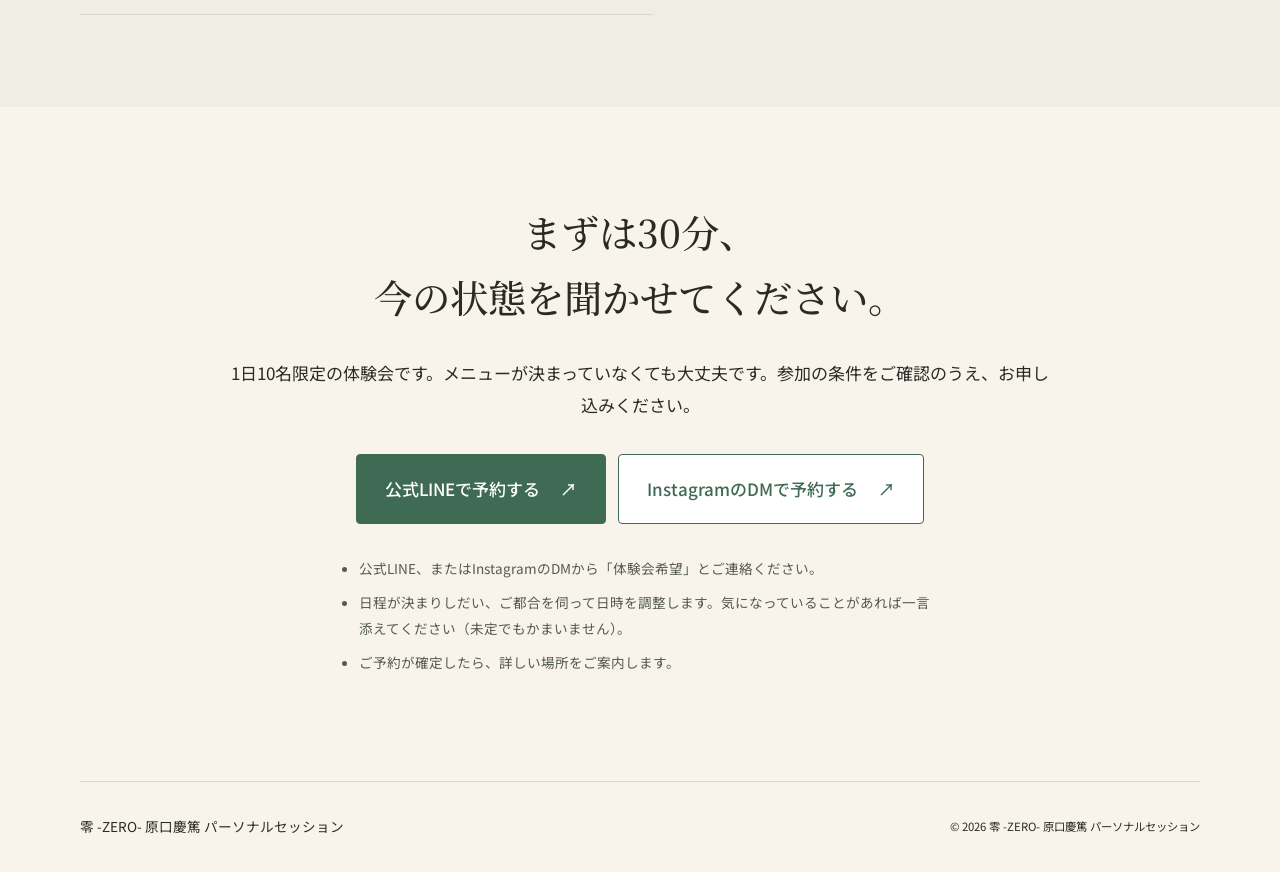
==== commit e79b042e: "update: ケア体験会LPのファーストビュー写真を差し替え Co-Authored-By: Claude Opus 5.5 <noreply@anthropic.com>" ====
--- a/care/index.html
+++ b/care/index.html
@@ -13,7 +13,7 @@
 <a class="skip-link" href="#main">本文へスキップ</a>
 <header class="header wrap"><div class="brand">零 -ZERO- 原口慶篤 パーソナルセッション<p>ヘッドケア・フットケア・ストレッチの体験会</p></div><a class="btn btn-sm" href="https://lin.ee/N27gGW2" rel="noopener">公式LINEで予約する<span class="sr-only">（公式LINEが開きます）</span><span aria-hidden="true"> ↗</span></a></header>
 <main id="main">
-<section class="hero wrap" aria-labelledby="hero-title"><div><p class="eyebrow">ヘッドケア・フットケア・ストレッチの体験会</p><h1 id="hero-title">ずっと気になっていた<br>身体のこと、<br>あきらめる前に<br>聞かせてください。</h1><div class="hero-offer" role="group" aria-label="体験会の限定価格"><p class="offer-limit"><span class="offer-limit-big">1日10名</span>限定</p><div class="offer-price"><p class="offer-normal"><span>通常 30分メニュー</span><s>5,500円</s></p><span class="offer-arrow" aria-hidden="true">→</span><p class="offer-now"><span>体験価格 30分</span><strong>2,000円</strong><small>（税込）</small></p></div><p class="offer-note">体験会の期間限定価格です。参加の条件があります。</p></div><p class="lead">いろいろ試したけれど変わらなかった。どこに相談したらいいか分からなかった。そんな方にこそ、まっすぐ向き合います。</p><div class="hero-points"><ul><li>メニューは決めずに来られます</li><li>強さや進め方はその場でご相談</li><li>専門的な知識は必要ありません</li></ul></div><div class="cta-group"><a class="btn" href="https://lin.ee/N27gGW2" rel="noopener">公式LINEで予約する<span class="sr-only">（公式LINEが開きます）</span><span aria-hidden="true"> ↗</span></a><a class="btn btn-outline" href="https://ig.me/m/workout_norio10" rel="noopener">InstagramのDMで予約する<span class="sr-only">（Instagramが開きます）</span><span aria-hidden="true"> ↗</span></a></div></div><div class="hero-visual"><img class="photo" src="assets/img/hero.jpg" alt="担当者がお客様の足元を確認しながら話している様子" style="--focus:62% 22%;--focus-m:64% 20%" loading="eager" fetchpriority="high" width="1400" height="1050"></div></section>
+<section class="hero wrap" aria-labelledby="hero-title"><div><p class="eyebrow">ヘッドケア・フットケア・ストレッチの体験会</p><h1 id="hero-title">ずっと気になっていた<br>身体のこと、<br>あきらめる前に<br>聞かせてください。</h1><div class="hero-offer" role="group" aria-label="体験会の限定価格"><p class="offer-limit"><span class="offer-limit-big">1日10名</span>限定</p><div class="offer-price"><p class="offer-normal"><span>通常 30分メニュー</span><s>5,500円</s></p><span class="offer-arrow" aria-hidden="true">→</span><p class="offer-now"><span>体験価格 30分</span><strong>2,000円</strong><small>（税込）</small></p></div><p class="offer-note">体験会の期間限定価格です。参加の条件があります。</p></div><p class="lead">いろいろ試したけれど変わらなかった。どこに相談したらいいか分からなかった。そんな方にこそ、まっすぐ向き合います。</p><div class="hero-points"><ul><li>メニューは決めずに来られます</li><li>強さや進め方はその場でご相談</li><li>専門的な知識は必要ありません</li></ul></div><div class="cta-group"><a class="btn" href="https://lin.ee/N27gGW2" rel="noopener">公式LINEで予約する<span class="sr-only">（公式LINEが開きます）</span><span aria-hidden="true"> ↗</span></a><a class="btn btn-outline" href="https://ig.me/m/workout_norio10" rel="noopener">InstagramのDMで予約する<span class="sr-only">（Instagramが開きます）</span><span aria-hidden="true"> ↗</span></a></div></div><div class="hero-visual"><img class="photo" src="assets/img/hero.jpg" alt="担当者がお客様の肩まわりを確認している様子" style="--focus:60% 30%;--focus-m:60% 30%;--ratio:5/4" loading="eager" fetchpriority="high" width="1600" height="1067"></div></section>
 <section class="section soft" aria-labelledby="empathy-title"><div class="wrap narrow"><h2 id="empathy-title">こんなこと、ありませんか。</h2><ul class="empathy"><li><h3>首や肩が、いつもこわばっている</h3><p>パソコンやスマートフォンを見る時間が長く、気づくと肩に力が入っている。</p></li><li><h3>夕方になると、足が重い</h3><p>立ち仕事や歩いた日、座りっぱなしの日。足の疲れが残りやすい。</p></li><li><h3>なんとなく、身体が重たい</h3><p>どこが、とはっきり言えないけれど、すっきりしない日が続いている。</p></li><li><h3>何を選べばいいか、わからない</h3><p>ヘッドケア、フットケア、ストレッチ。どれが自分に合うのか迷ってしまう。</p></li></ul><p class="closing">どれか一つでも、はっきりしなくても大丈夫です。まずは今の状態を聞かせてください。</p></div></section>
 <section class="section wrap" aria-labelledby="concept-title"><h2 id="concept-title">メニューを選ぶ前に、<br>まずお話を聞きます。</h2><p class="section-lead">決まったコースに当てはめるのではなく、その日の状態とご希望から内容を考えます。</p><ol class="concept"><li><h3>まずはお話を聞く</h3><p>気になっているところ、最近の過ごし方、お仕事や家でのこと。話しやすいことからで大丈夫です。</p></li><li><h3>状態やご希望を確認する</h3><p>身体の動かしやすさや、触れられて心地よい強さ、今日どう過ごしたいかを一緒に確かめます。</p></li><li><h3>内容を相談して決める</h3><p>ヘッドケア・フットケア・ストレッチなどから、その日の内容をご提案し、納得いただいてから始めます。</p></li></ol></section>
 <section class="section wrap care" aria-labelledby="care-title"><h2 id="care-title">ご相談いただけるケア</h2><p class="section-lead">実際の内容や時間は、当日の状態とご希望を伺ってから決めます。</p><article class="care-row"><div><img class="photo" src="assets/img/head.jpg" alt="あおむけの姿勢で、首まわりを手でケアしている様子" style="--focus:60% 50%;--focus-m:60% 50%" loading="lazy" width="592" height="444"></div><div class="care-text"><span class="index" aria-hidden="true">01</span><h3>ヘッドケア</h3><p>頭、顔まわり、首まわりを中心に、手でゆっくりケアしていきます。</p><p class="example"><span>相談例</span>「画面を見る時間が長くて、頭まわりが重く感じる」</p></div></article><article class="care-row"><div><img class="photo" src="assets/img/foot.jpg" alt="足元をケアしている様子" style="--focus:50% 12%;--focus-m:50% 10%" loading="lazy" width="1200" height="1200"></div><div class="care-text"><span class="index" aria-hidden="true">02</span><h3>フットケア</h3><p>足裏から足元、ふくらはぎを中心に、やさしくケアします。</p><p class="example"><span>相談例</span>「一日立っていて、足がだるい」</p></div></article><article class="care-row"><div><img class="photo" src="assets/img/stretch.jpg" alt="担当者がお客様の腕をストレッチしている様子" style="--focus:38% 30%;--focus-m:38% 28%" loading="lazy" width="1400" height="1303"></div><div class="care-text"><span class="index" aria-hidden="true">03</span><h3>ストレッチ</h3><p>身体の硬さや動かしにくさを確認しながら、無理のない範囲でゆっくり伸ばしていきます。</p><p class="example"><span>相談例</span>「激しい運動は不安だけど、少し身体を動かしたい」</p></div></article><div class="mid-cta"><div class="cta-group"><a class="btn" href="https://lin.ee/N27gGW2" rel="noopener">公式LINEで予約する<span class="sr-only">（公式LINEが開きます）</span><span aria-hidden="true"> ↗</span></a><a class="btn btn-outline" href="https://ig.me/m/workout_norio10" rel="noopener">InstagramのDMで予約する<span class="sr-only">（Instagramが開きます）</span><span aria-hidden="true"> ↗</span></a></div></div></section>
--- a/care/assets/style.css
+++ b/care/assets/style.css
@@ -27,3 +27,6 @@
 @media(max-width:767px){.photo{object-position:var(--focus-m,var(--focus,50% 50%))}}
 .photo[style*="--ratio"]{aspect-ratio:var(--ratio)}
 @media(max-width:767px){.staff-row .photo[style*="--ratio"]{max-width:420px;margin-inline:auto}}
+
+.hero-visual .photo[style*="--ratio"]{border-radius:20px}
+.hero-visual:has(.photo[style*="--ratio"]):after{border-radius:20px}
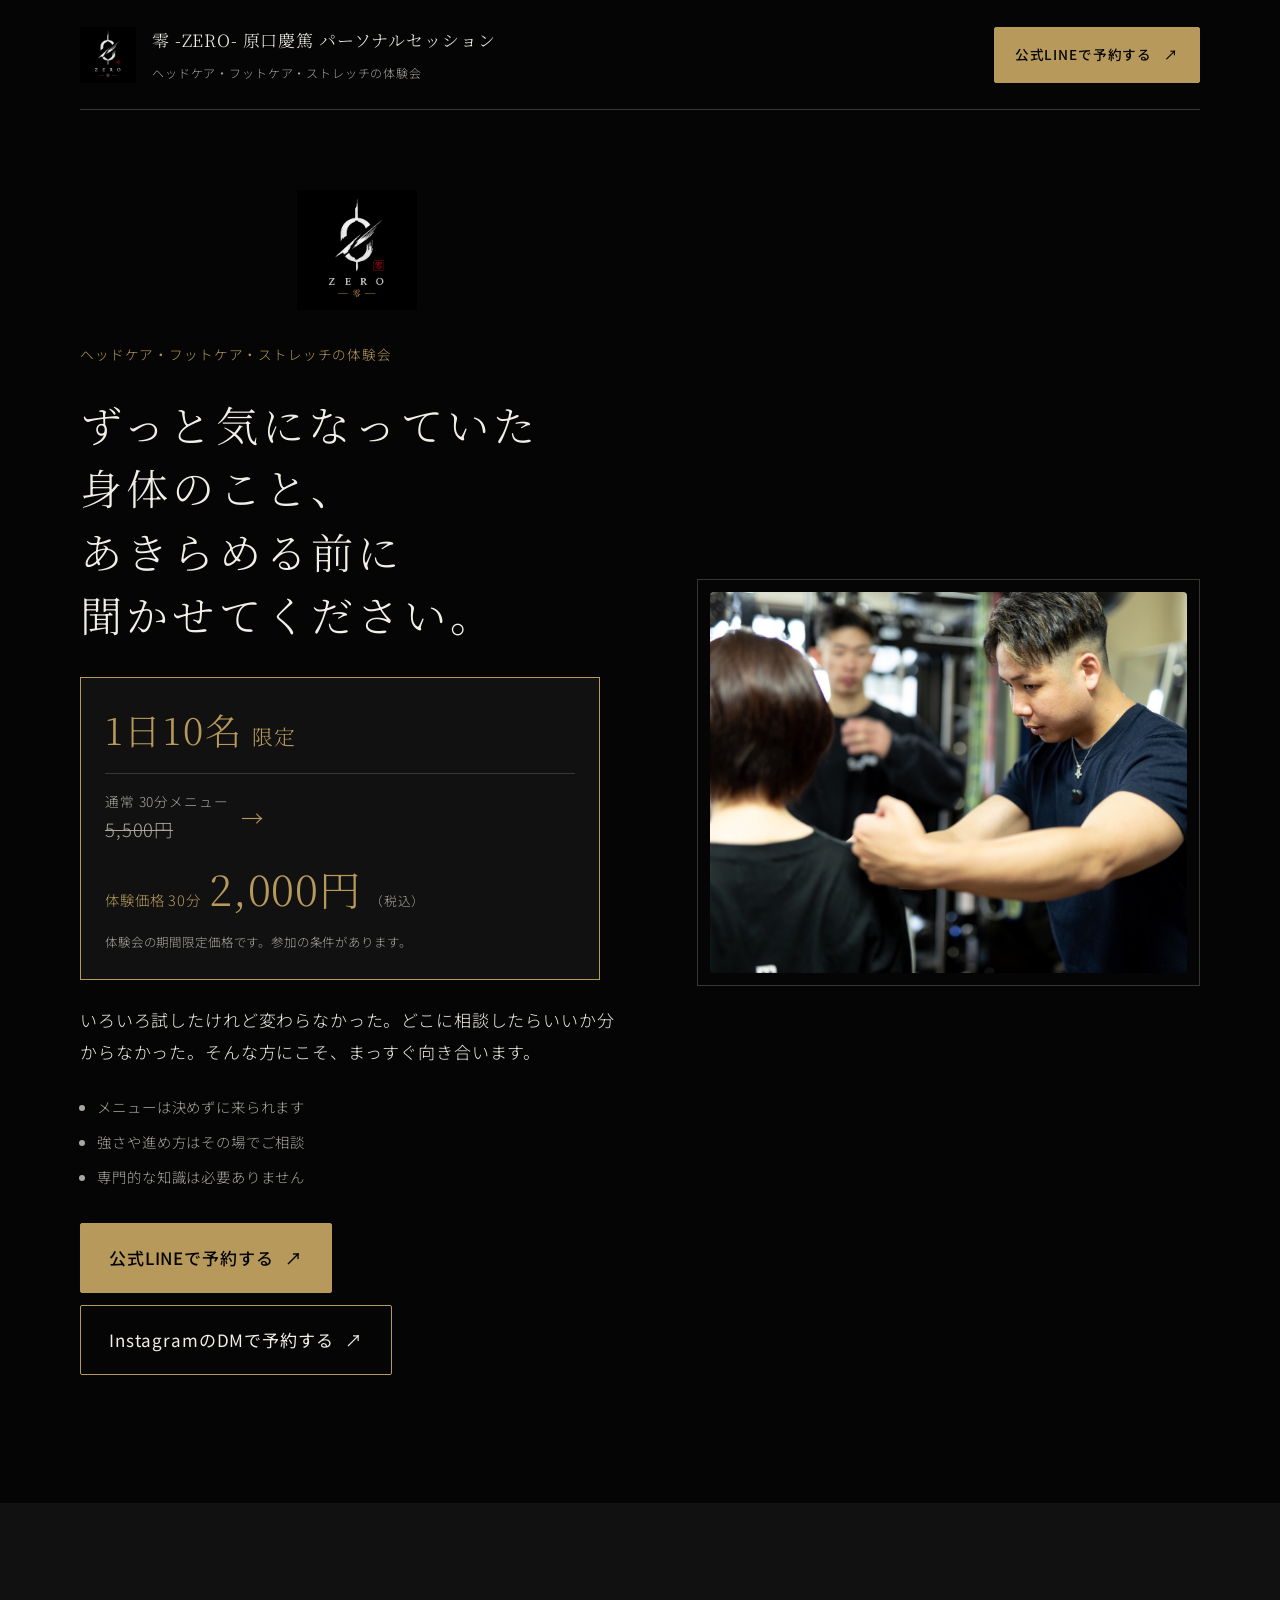
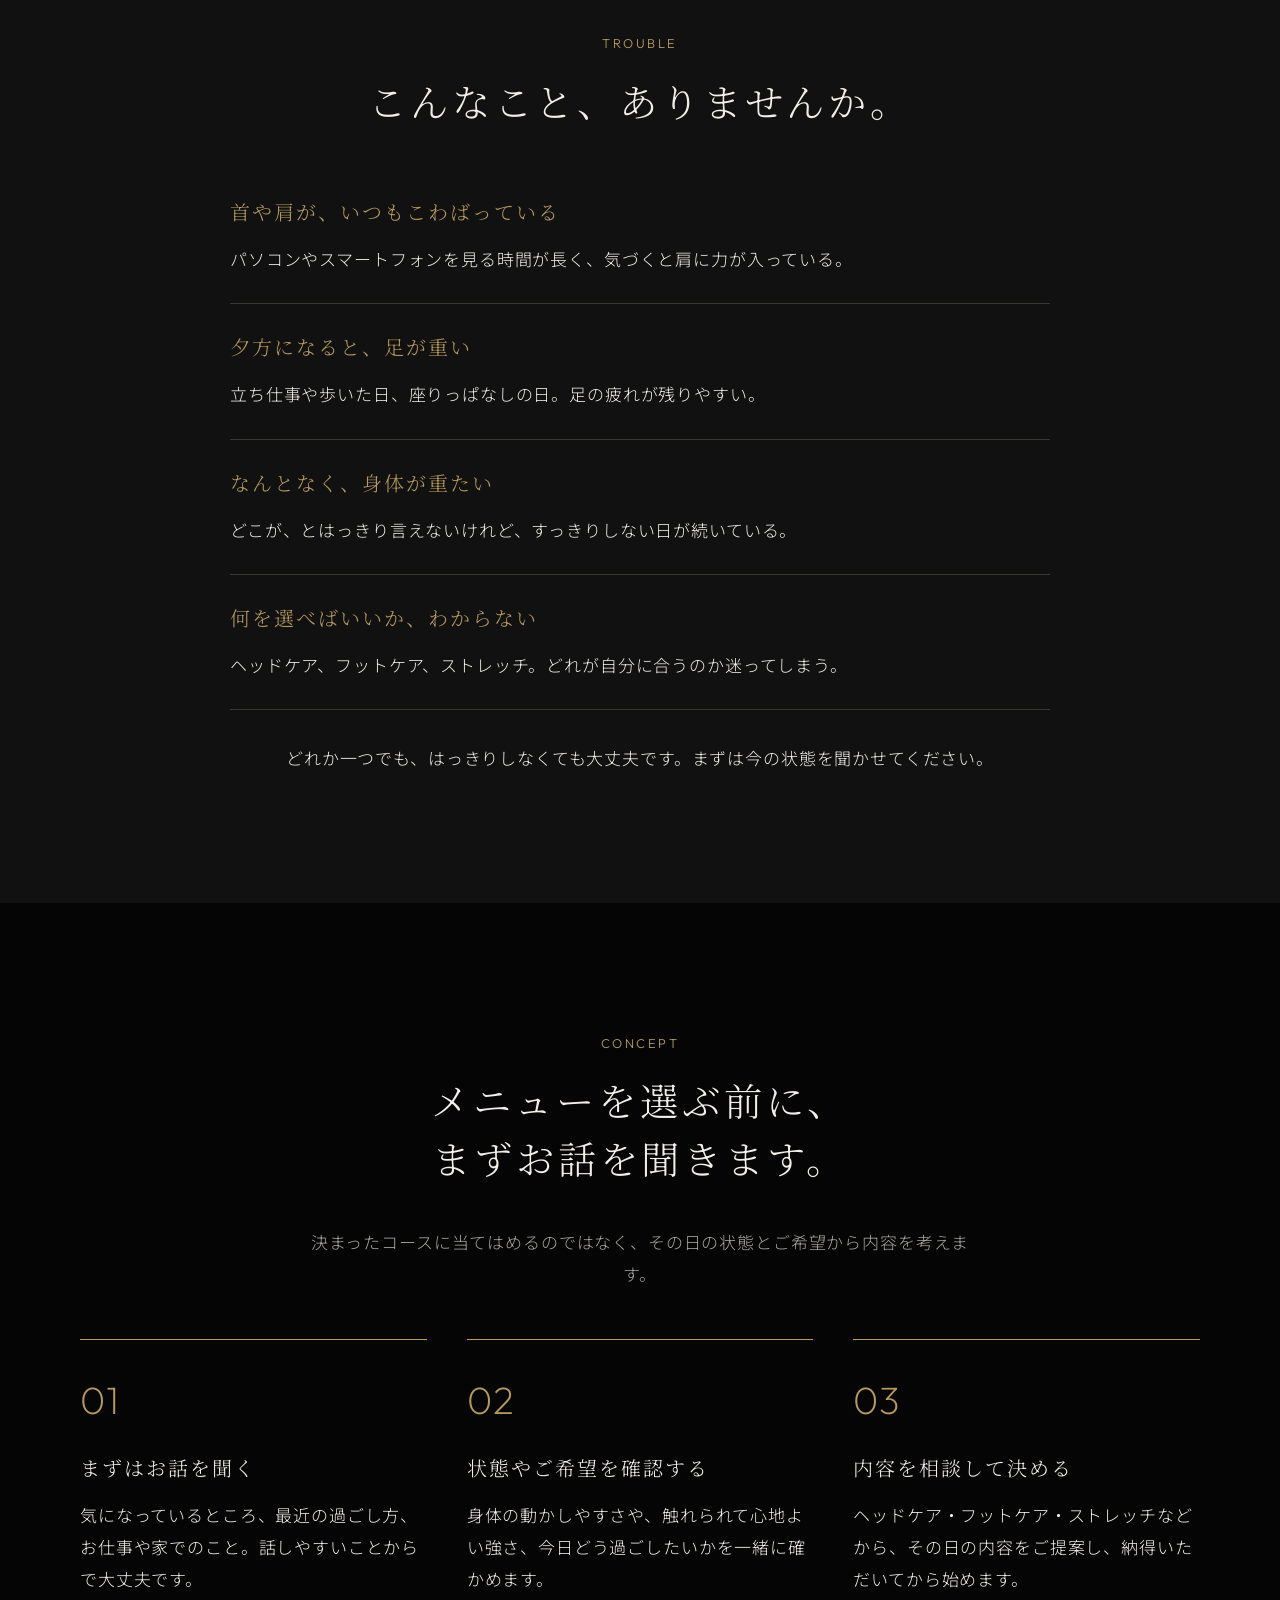
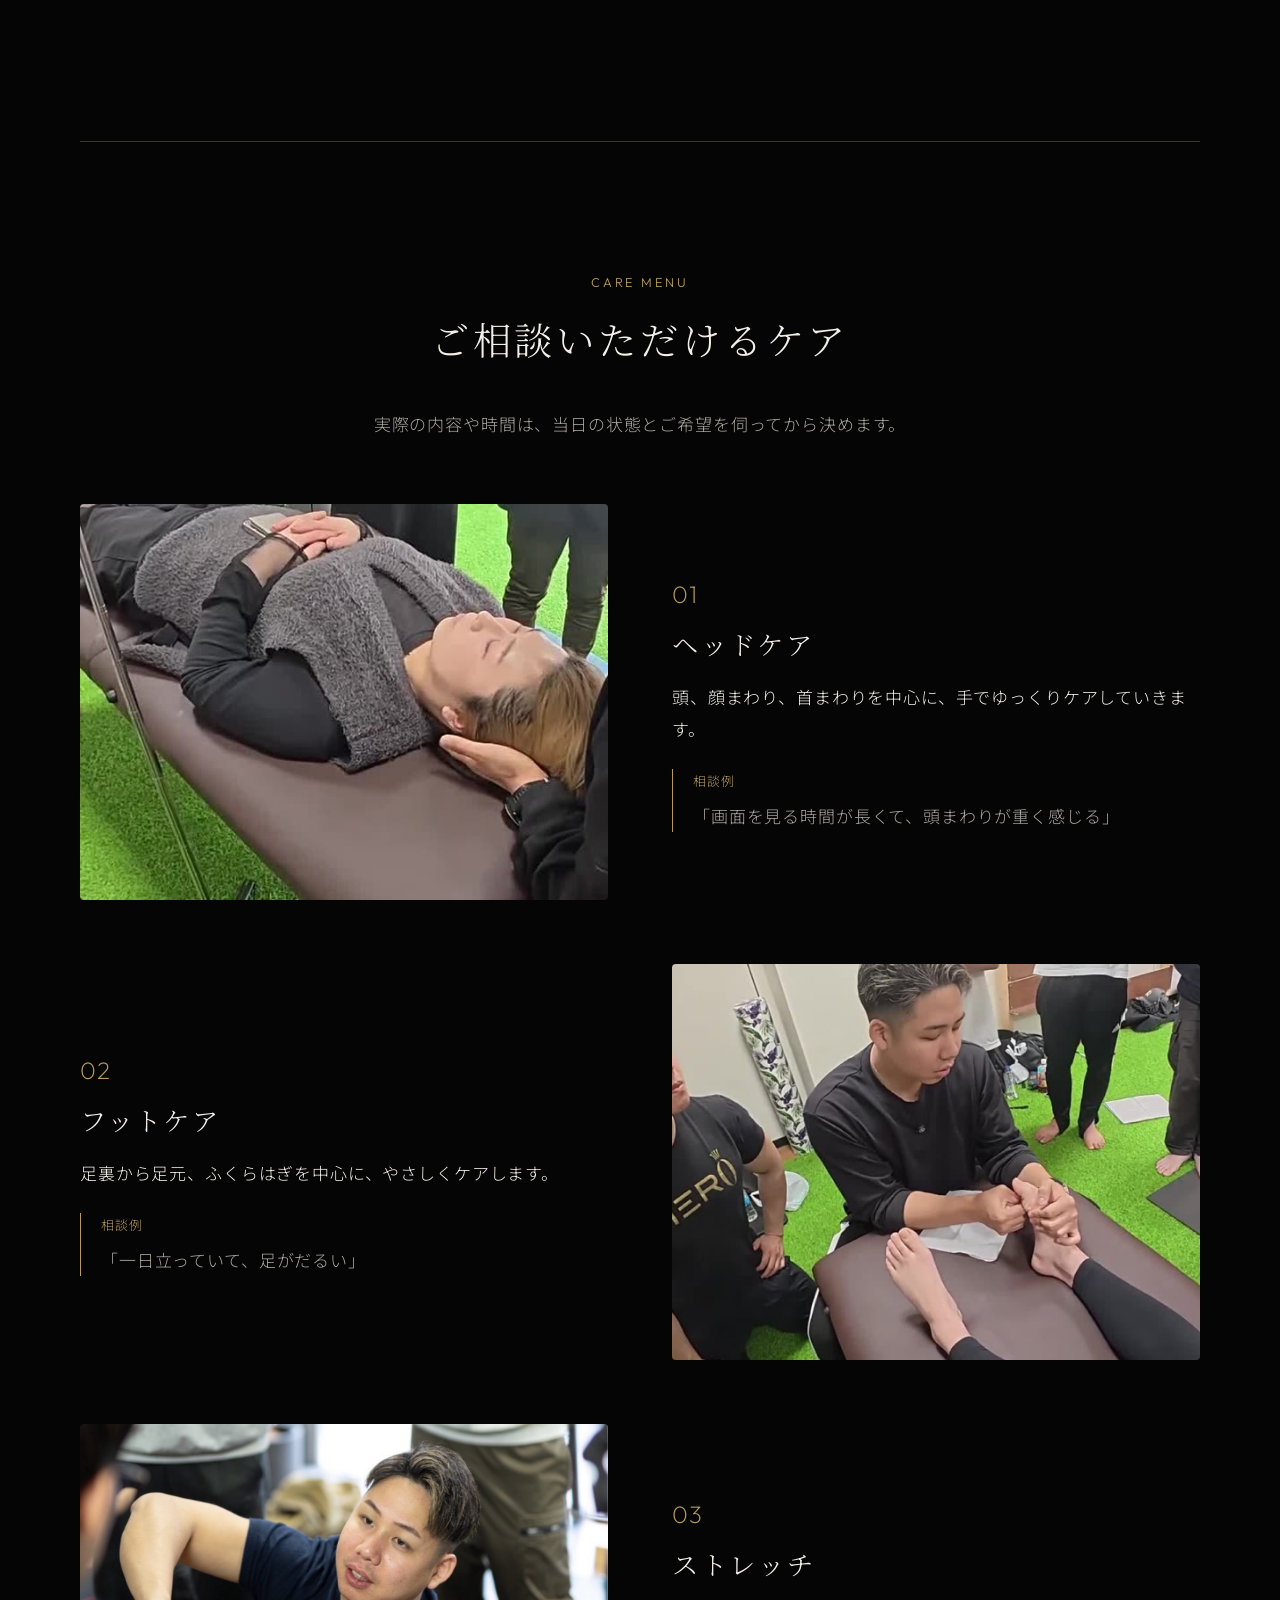
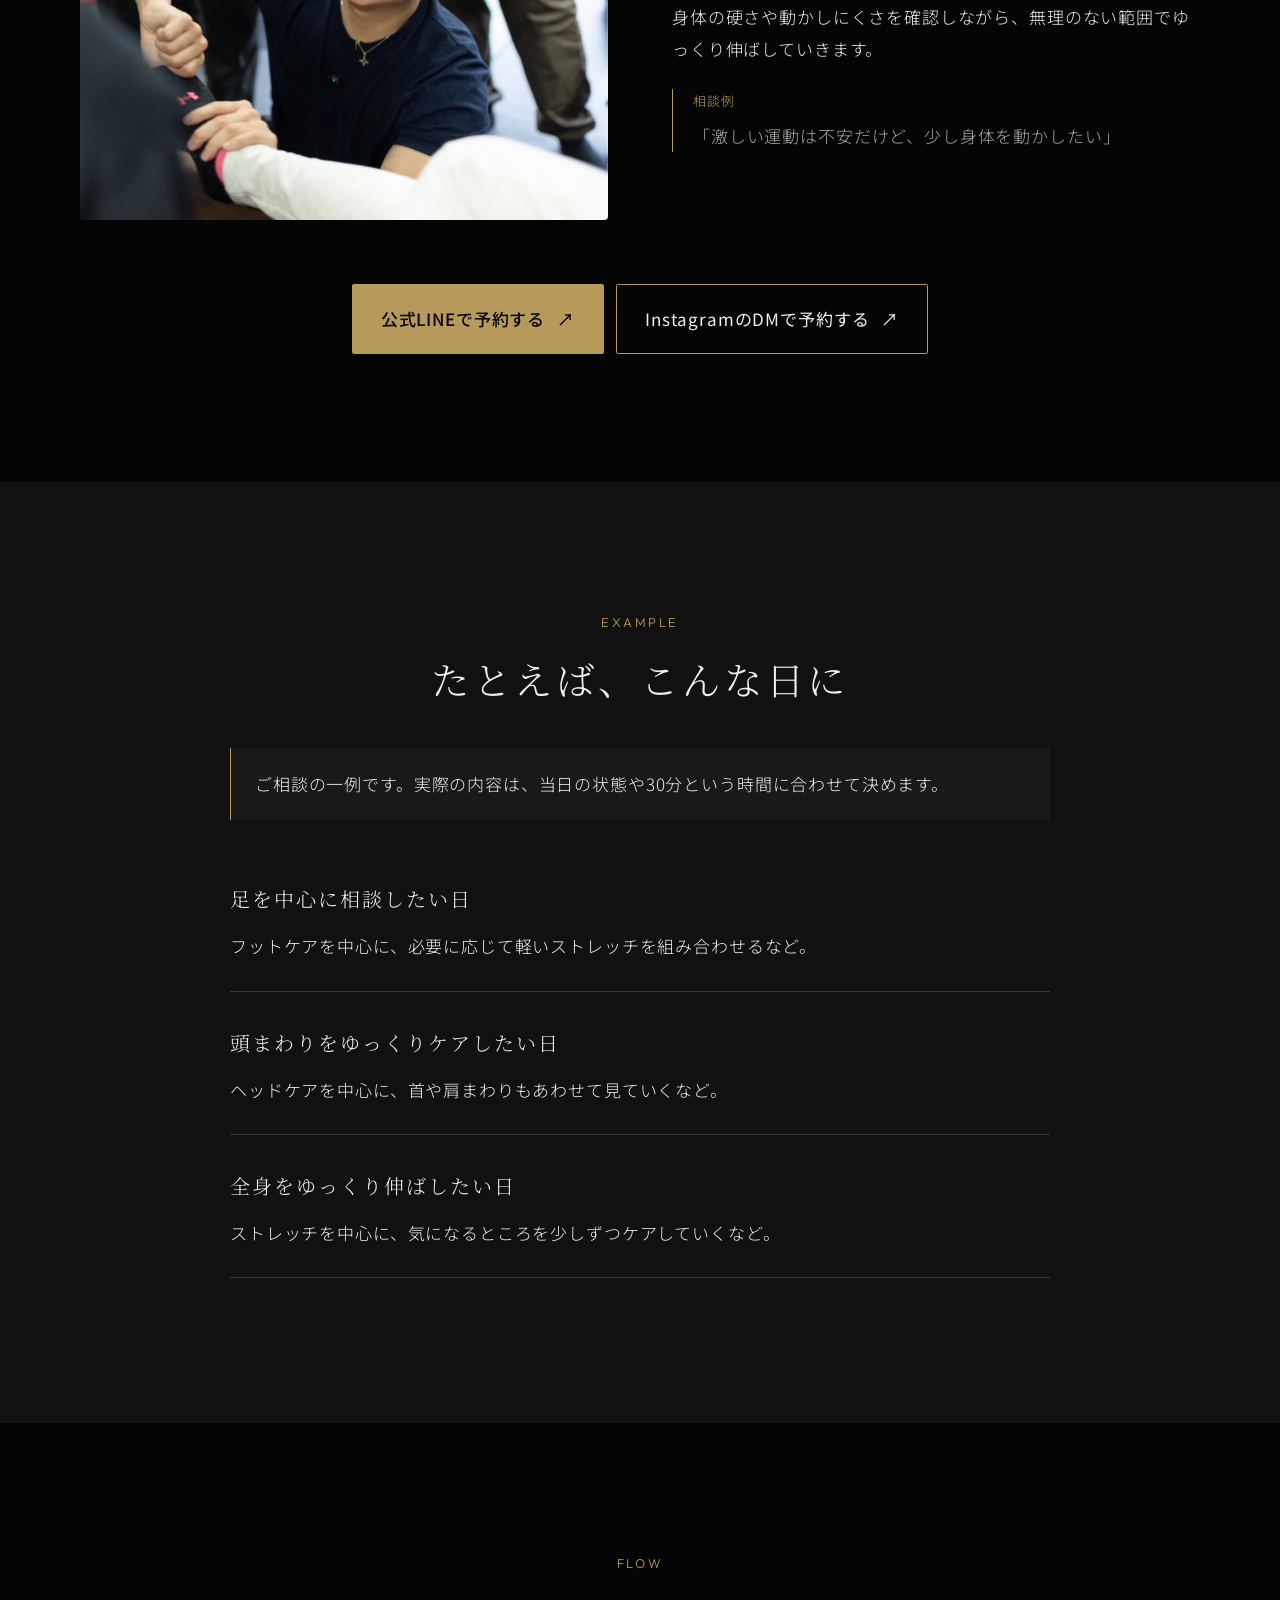
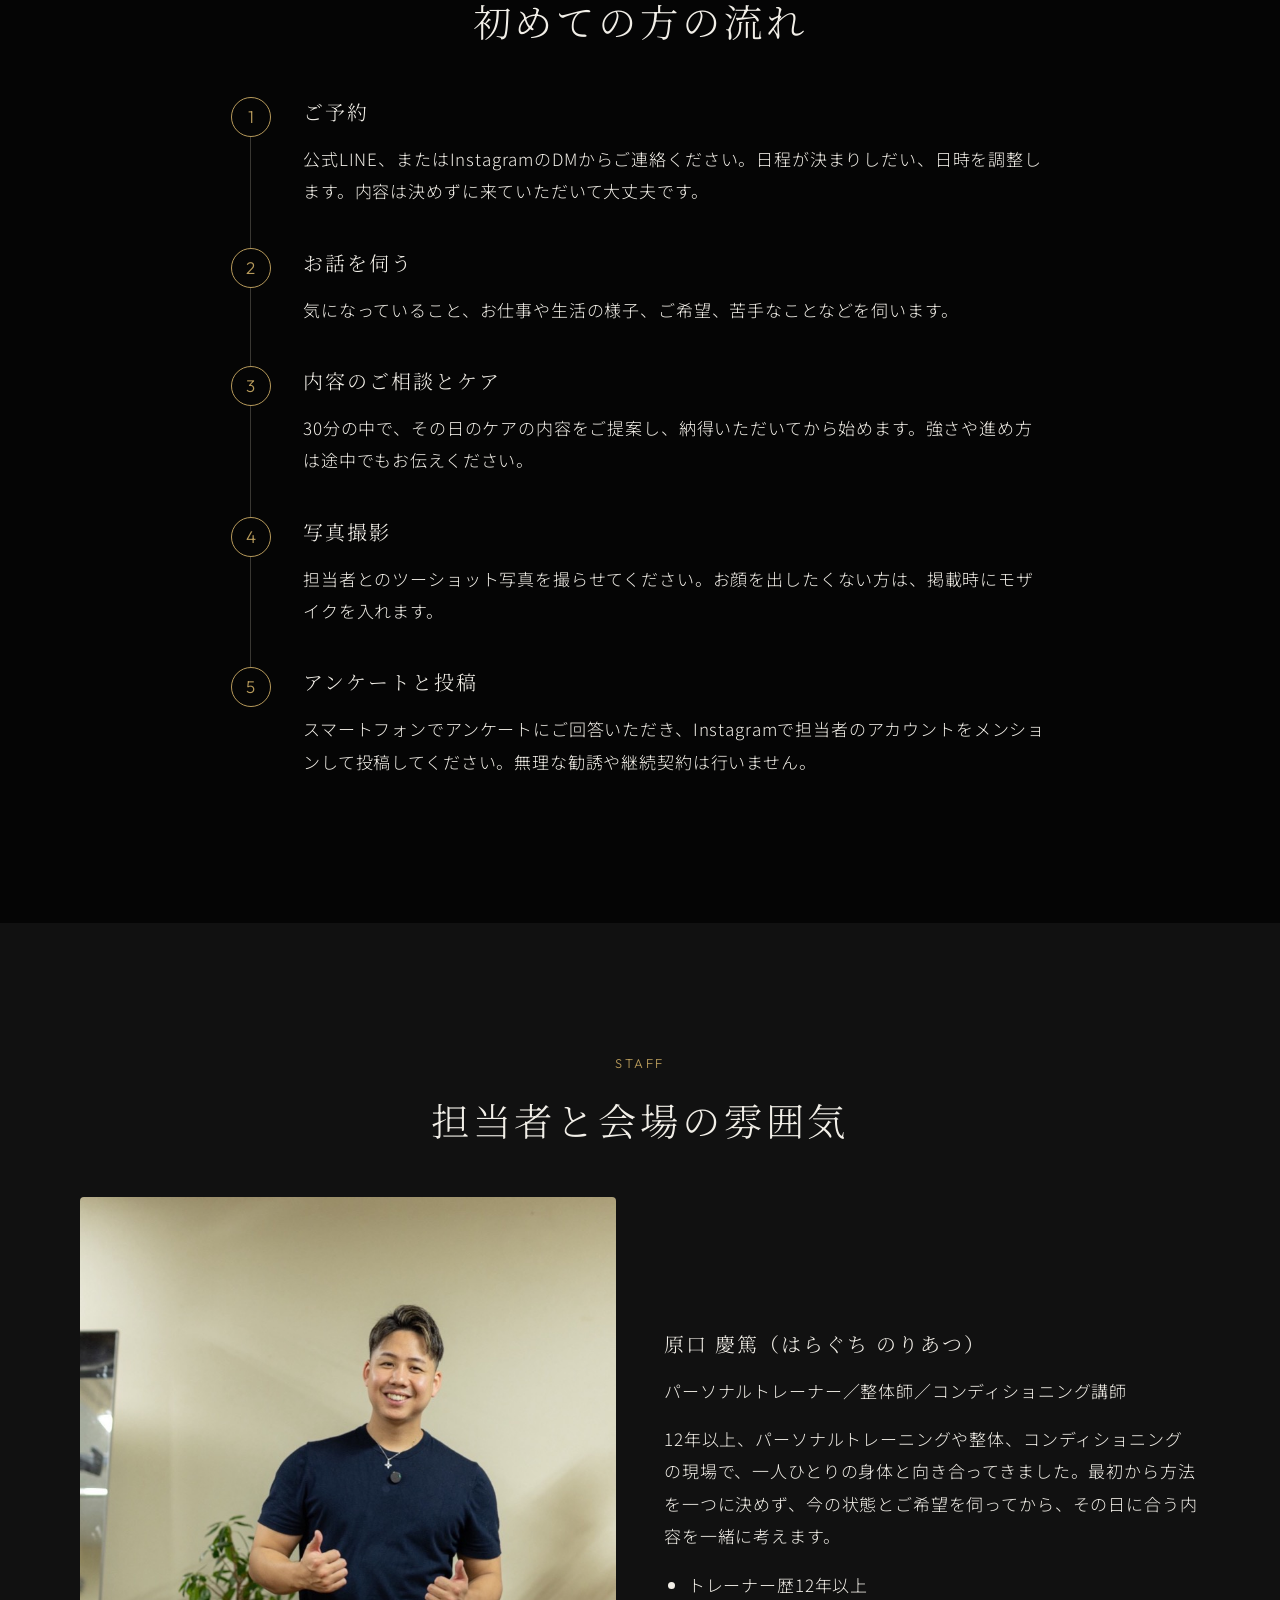
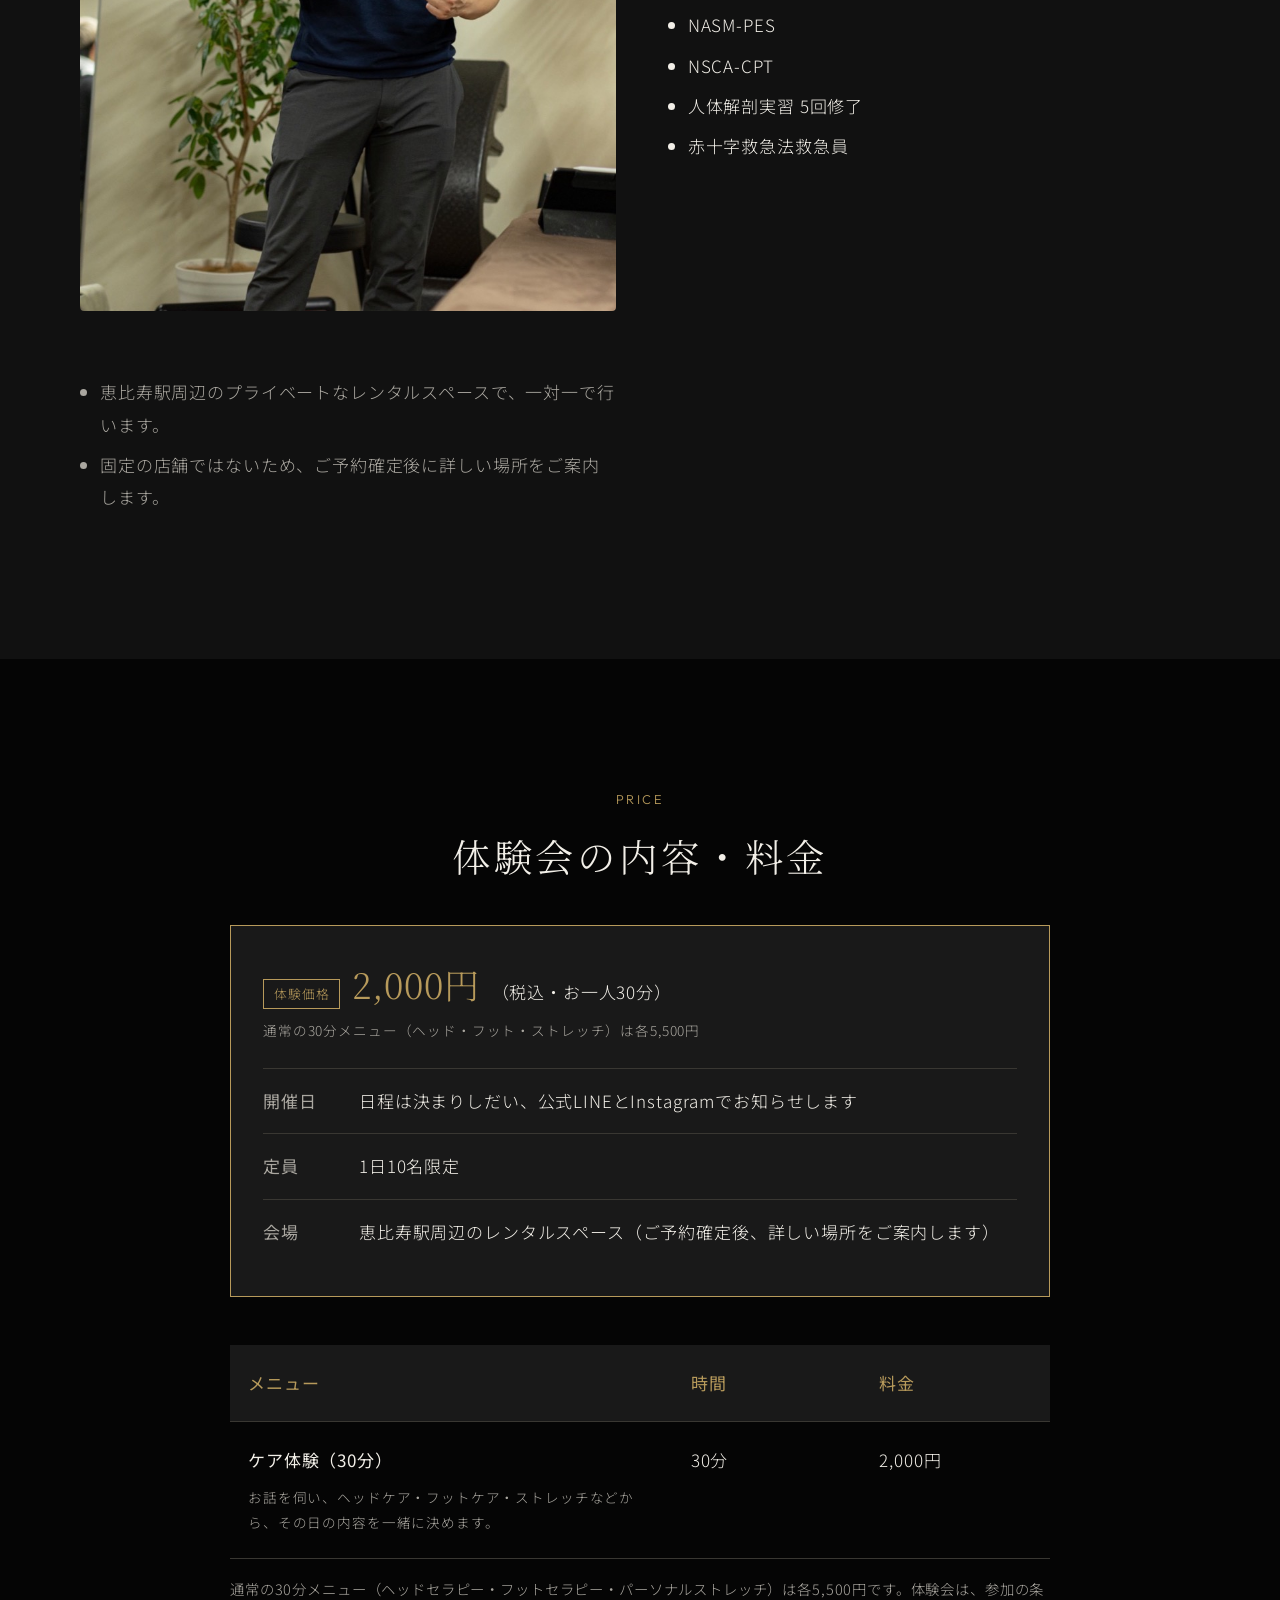
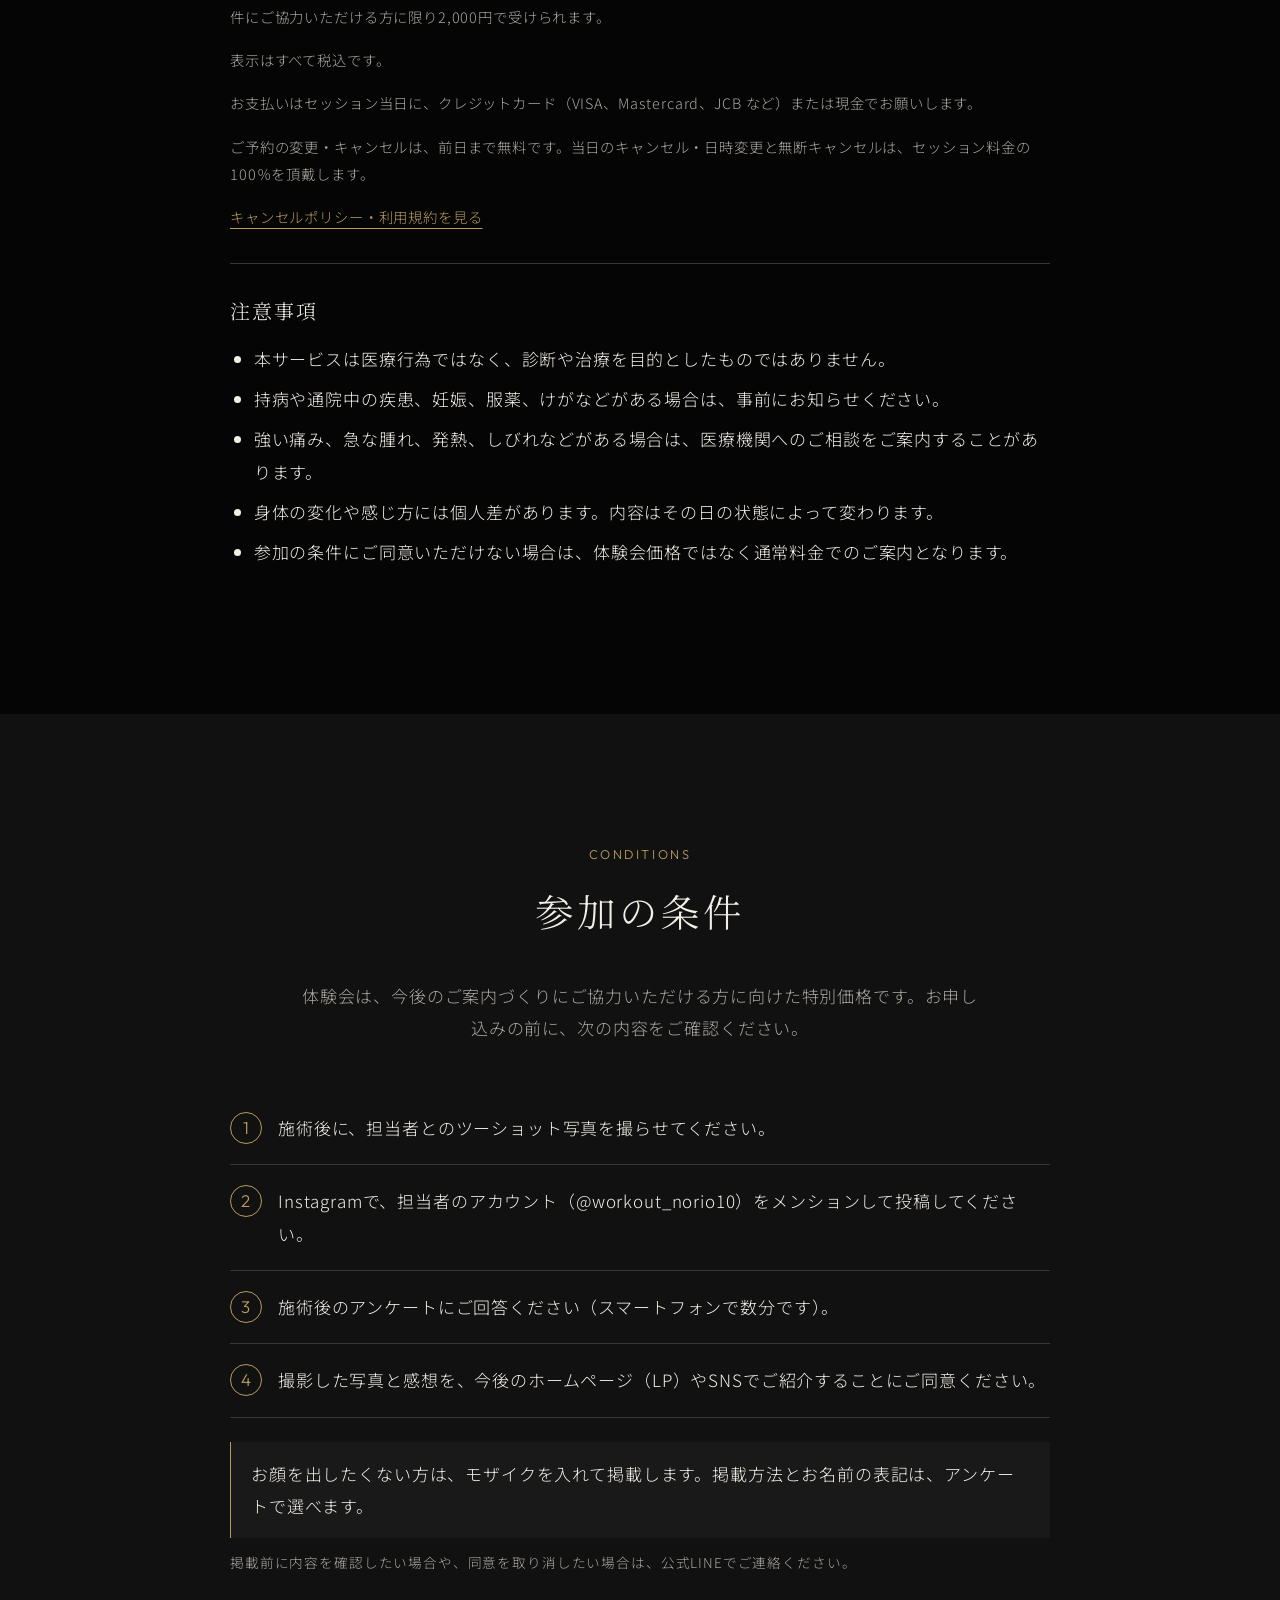
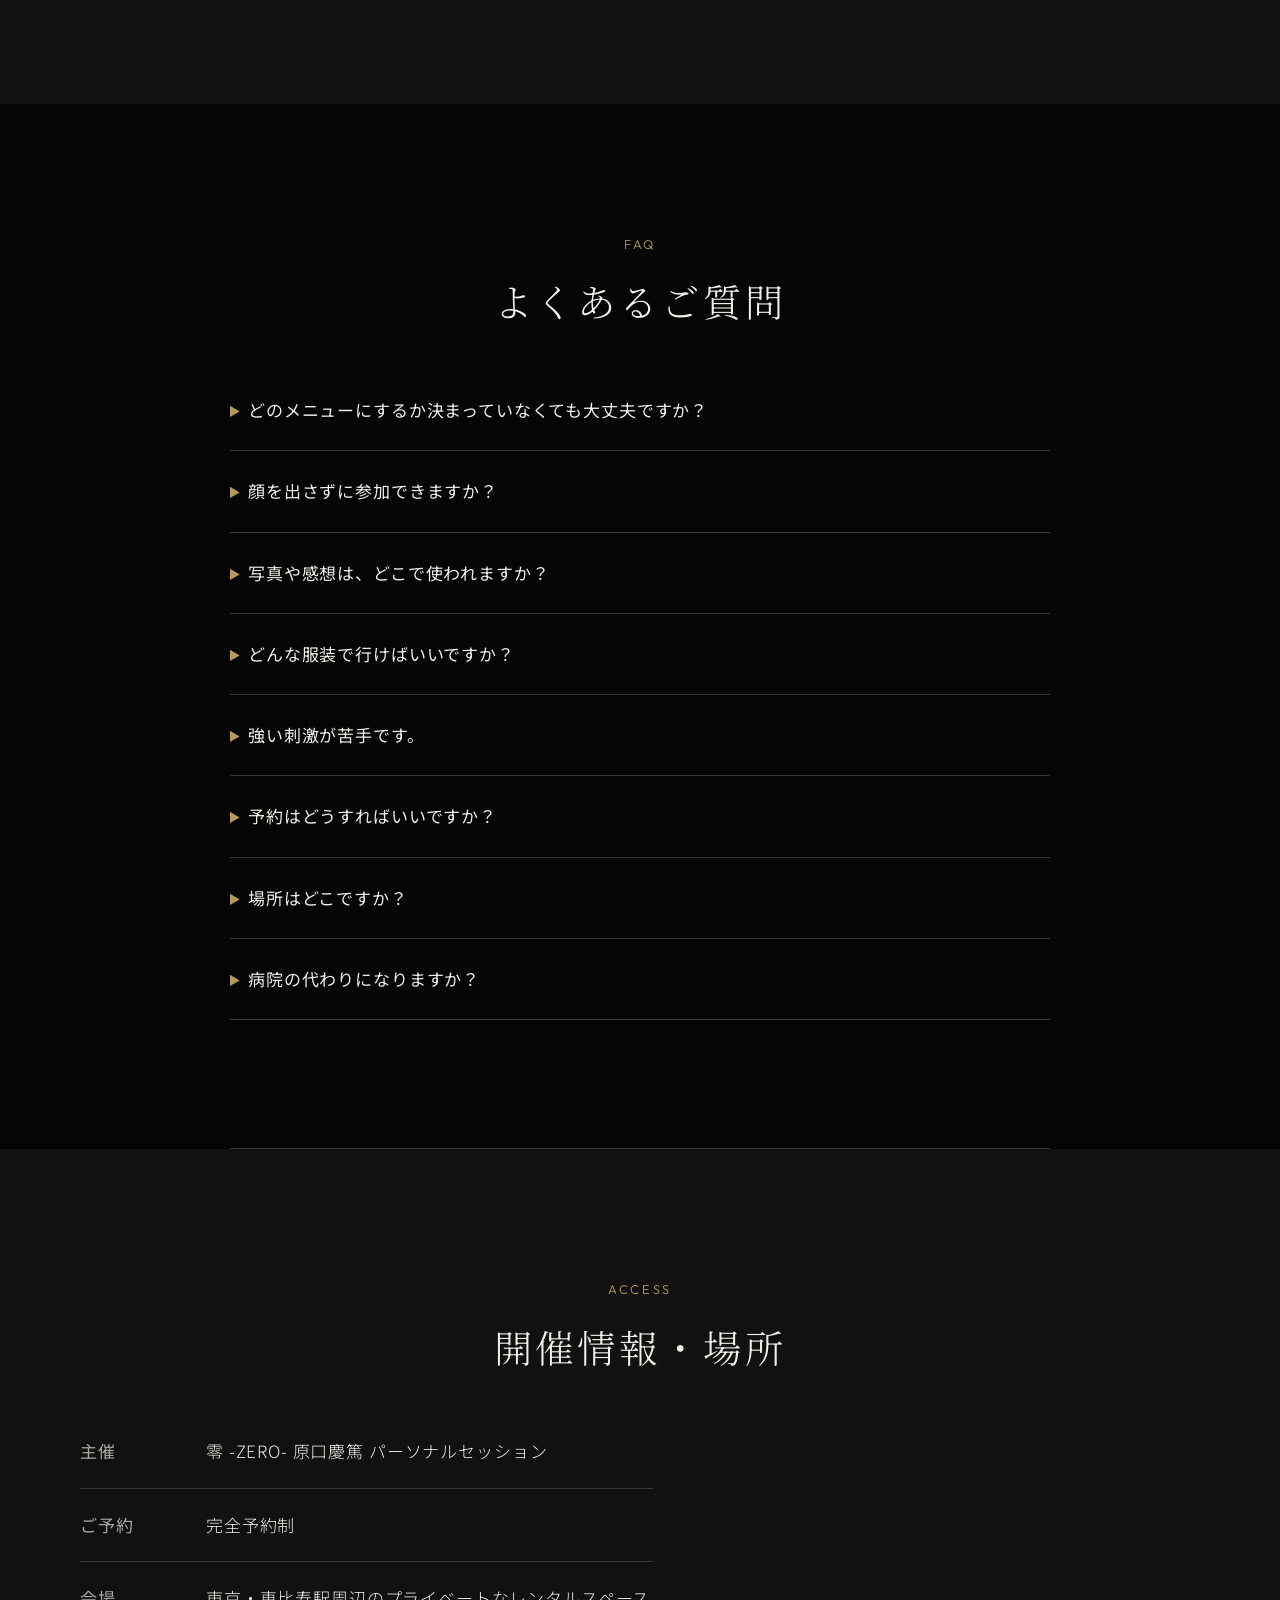
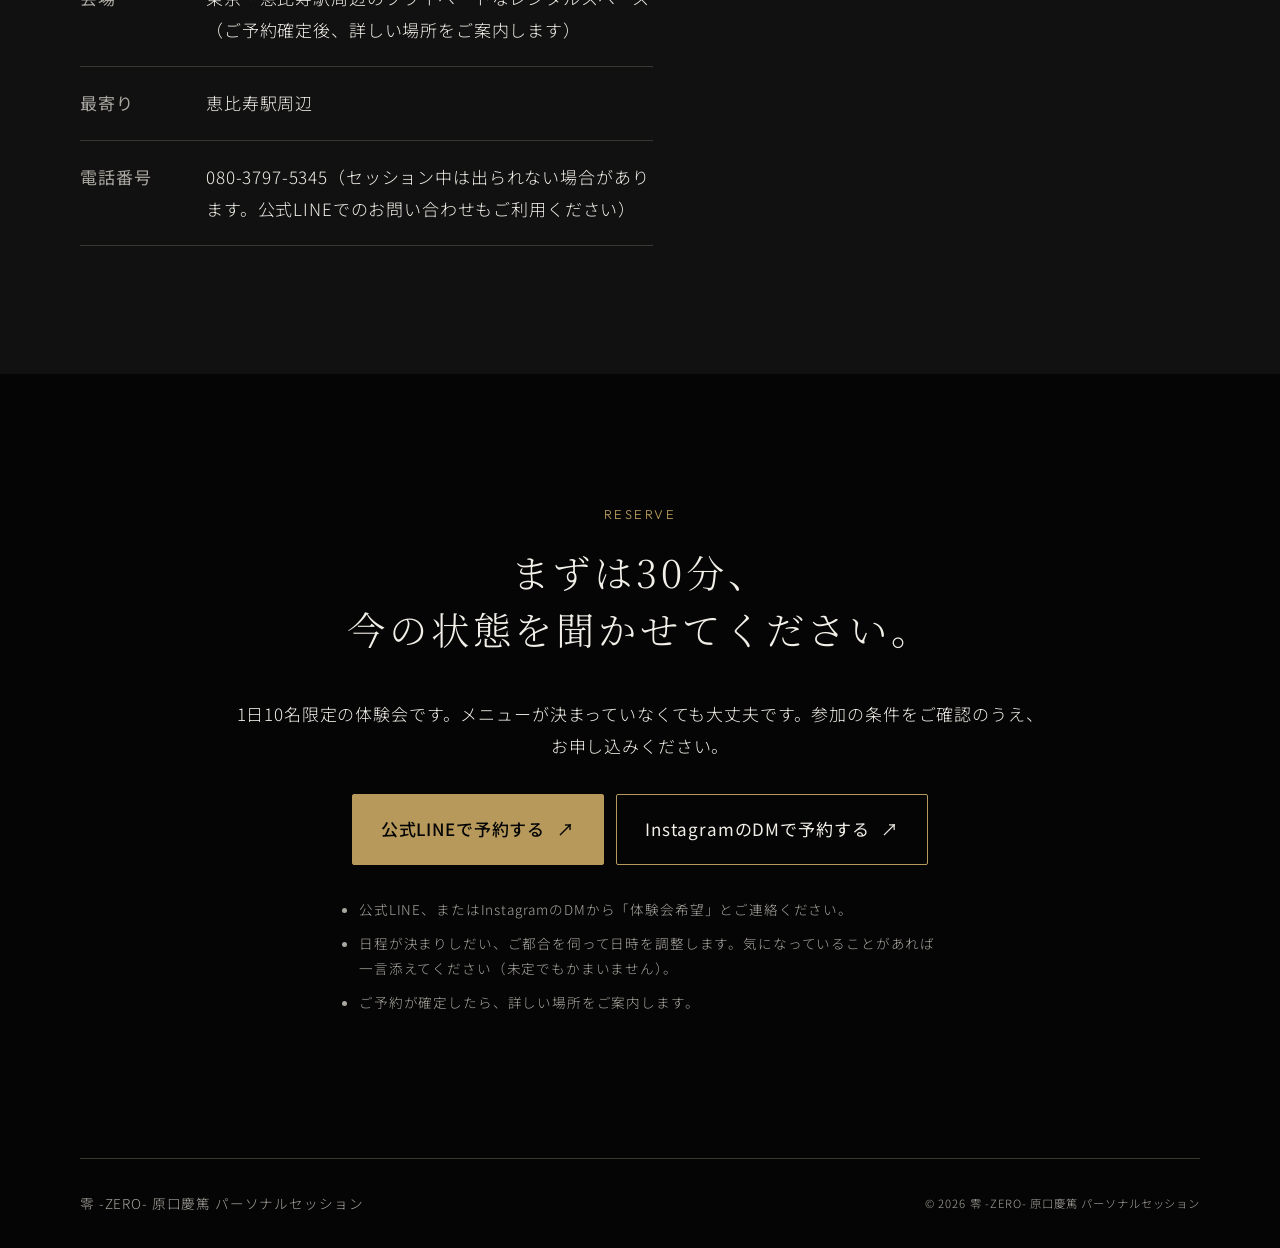
==== commit e4952a34: "update: ケア体験会LPとアンケートをZERO RECOVERYの世界観（黒・金・明朝体）に変更 Co-Authored-By: Claude Opus 5.5 <noreply@anthrop" ====
--- a/care/index.html
+++ b/care/index.html
@@ -2,28 +2,28 @@
 <html lang="ja">
 <head>
 <meta charset="utf-8"><meta name="viewport" content="width=device-width, initial-scale=1">
-<meta name="theme-color" content="#3f6b55">
+<meta name="theme-color" content="#050505">
 <title>1日10名限定 ケア体験会（30分2,000円）｜ヘッドケア・フットケア・ストレッチ｜零 -ZERO- 原口慶篤 パーソナルセッション</title><meta name="description" content="首や肩のこわばり、足の疲れ、身体の重さが気になる方へ。恵比寿駅周辺で、1日10名限定のケア体験会を行います。お一人30分・2,000円。お悩みやご希望を伺い、ヘッドケア・フットケア・ストレッチなどから内容を一緒に考えます。">
 <meta property="og:type" content="website"><meta property="og:locale" content="ja_JP"><meta property="og:title" content="1日10名限定 ケア体験会（30分2,000円）｜ヘッドケア・フットケア・ストレッチ｜零 -ZERO- 原口慶篤 パーソナルセッション"><meta property="og:description" content="首や肩のこわばり、足の疲れ、身体の重さが気になる方へ。恵比寿駅周辺で、1日10名限定のケア体験会を行います。お一人30分・2,000円。お悩みやご希望を伺い、ヘッドケア・フットケア・ストレッチなどから内容を一緒に考えます。"><link rel="canonical" href="https://noriatsu3377-hue.github.io/Fee/care/"><meta property="og:url" content="https://noriatsu3377-hue.github.io/Fee/care/"><meta property="og:site_name" content="零 -ZERO- 原口慶篤 パーソナルセッション">
 <link rel="preconnect" href="https://fonts.googleapis.com"><link rel="preconnect" href="https://fonts.gstatic.com" crossorigin>
-<link href="https://fonts.googleapis.com/css2?family=Noto+Sans+JP:wght@400;500;600&family=Noto+Serif+JP:wght@400;500;600&display=swap" rel="stylesheet">
+<link href="https://fonts.googleapis.com/css2?family=Noto+Sans+JP:wght@300;400&family=Noto+Serif+JP:wght@300&family=Outfit:wght@200;300;400&display=swap" rel="stylesheet">
 <link rel="stylesheet" href="assets/style.css"><script src="assets/main.js" defer></script>
 </head>
 <body class="has-booking">
 <a class="skip-link" href="#main">本文へスキップ</a>
-<header class="header wrap"><div class="brand">零 -ZERO- 原口慶篤 パーソナルセッション<p>ヘッドケア・フットケア・ストレッチの体験会</p></div><a class="btn btn-sm" href="https://lin.ee/N27gGW2" rel="noopener">公式LINEで予約する<span class="sr-only">（公式LINEが開きます）</span><span aria-hidden="true"> ↗</span></a></header>
+<header class="header wrap"><div class="brand"><img class="brand-logo" src="assets/img/logo.jpg" width="56" height="56" alt="零 -ZERO-"><div>零 -ZERO- 原口慶篤 パーソナルセッション<p>ヘッドケア・フットケア・ストレッチの体験会</p></div></div><a class="btn btn-sm" href="https://lin.ee/N27gGW2" rel="noopener">公式LINEで予約する<span class="sr-only">（公式LINEが開きます）</span><span aria-hidden="true"> ↗</span></a></header>
 <main id="main">
-<section class="hero wrap" aria-labelledby="hero-title"><div><p class="eyebrow">ヘッドケア・フットケア・ストレッチの体験会</p><h1 id="hero-title">ずっと気になっていた<br>身体のこと、<br>あきらめる前に<br>聞かせてください。</h1><div class="hero-offer" role="group" aria-label="体験会の限定価格"><p class="offer-limit"><span class="offer-limit-big">1日10名</span>限定</p><div class="offer-price"><p class="offer-normal"><span>通常 30分メニュー</span><s>5,500円</s></p><span class="offer-arrow" aria-hidden="true">→</span><p class="offer-now"><span>体験価格 30分</span><strong>2,000円</strong><small>（税込）</small></p></div><p class="offer-note">体験会の期間限定価格です。参加の条件があります。</p></div><p class="lead">いろいろ試したけれど変わらなかった。どこに相談したらいいか分からなかった。そんな方にこそ、まっすぐ向き合います。</p><div class="hero-points"><ul><li>メニューは決めずに来られます</li><li>強さや進め方はその場でご相談</li><li>専門的な知識は必要ありません</li></ul></div><div class="cta-group"><a class="btn" href="https://lin.ee/N27gGW2" rel="noopener">公式LINEで予約する<span class="sr-only">（公式LINEが開きます）</span><span aria-hidden="true"> ↗</span></a><a class="btn btn-outline" href="https://ig.me/m/workout_norio10" rel="noopener">InstagramのDMで予約する<span class="sr-only">（Instagramが開きます）</span><span aria-hidden="true"> ↗</span></a></div></div><div class="hero-visual"><img class="photo" src="assets/img/hero.jpg" alt="担当者がお客様の肩まわりを確認している様子" style="--focus:60% 30%;--focus-m:60% 30%;--ratio:5/4" loading="eager" fetchpriority="high" width="1600" height="1067"></div></section>
-<section class="section soft" aria-labelledby="empathy-title"><div class="wrap narrow"><h2 id="empathy-title">こんなこと、ありませんか。</h2><ul class="empathy"><li><h3>首や肩が、いつもこわばっている</h3><p>パソコンやスマートフォンを見る時間が長く、気づくと肩に力が入っている。</p></li><li><h3>夕方になると、足が重い</h3><p>立ち仕事や歩いた日、座りっぱなしの日。足の疲れが残りやすい。</p></li><li><h3>なんとなく、身体が重たい</h3><p>どこが、とはっきり言えないけれど、すっきりしない日が続いている。</p></li><li><h3>何を選べばいいか、わからない</h3><p>ヘッドケア、フットケア、ストレッチ。どれが自分に合うのか迷ってしまう。</p></li></ul><p class="closing">どれか一つでも、はっきりしなくても大丈夫です。まずは今の状態を聞かせてください。</p></div></section>
-<section class="section wrap" aria-labelledby="concept-title"><h2 id="concept-title">メニューを選ぶ前に、<br>まずお話を聞きます。</h2><p class="section-lead">決まったコースに当てはめるのではなく、その日の状態とご希望から内容を考えます。</p><ol class="concept"><li><h3>まずはお話を聞く</h3><p>気になっているところ、最近の過ごし方、お仕事や家でのこと。話しやすいことからで大丈夫です。</p></li><li><h3>状態やご希望を確認する</h3><p>身体の動かしやすさや、触れられて心地よい強さ、今日どう過ごしたいかを一緒に確かめます。</p></li><li><h3>内容を相談して決める</h3><p>ヘッドケア・フットケア・ストレッチなどから、その日の内容をご提案し、納得いただいてから始めます。</p></li></ol></section>
-<section class="section wrap care" aria-labelledby="care-title"><h2 id="care-title">ご相談いただけるケア</h2><p class="section-lead">実際の内容や時間は、当日の状態とご希望を伺ってから決めます。</p><article class="care-row"><div><img class="photo" src="assets/img/head.jpg" alt="あおむけの姿勢で、首まわりを手でケアしている様子" style="--focus:60% 50%;--focus-m:60% 50%" loading="lazy" width="592" height="444"></div><div class="care-text"><span class="index" aria-hidden="true">01</span><h3>ヘッドケア</h3><p>頭、顔まわり、首まわりを中心に、手でゆっくりケアしていきます。</p><p class="example"><span>相談例</span>「画面を見る時間が長くて、頭まわりが重く感じる」</p></div></article><article class="care-row"><div><img class="photo" src="assets/img/foot.jpg" alt="足元をケアしている様子" style="--focus:50% 12%;--focus-m:50% 10%" loading="lazy" width="1200" height="1200"></div><div class="care-text"><span class="index" aria-hidden="true">02</span><h3>フットケア</h3><p>足裏から足元、ふくらはぎを中心に、やさしくケアします。</p><p class="example"><span>相談例</span>「一日立っていて、足がだるい」</p></div></article><article class="care-row"><div><img class="photo" src="assets/img/stretch.jpg" alt="担当者がお客様の腕をストレッチしている様子" style="--focus:38% 30%;--focus-m:38% 28%" loading="lazy" width="1400" height="1303"></div><div class="care-text"><span class="index" aria-hidden="true">03</span><h3>ストレッチ</h3><p>身体の硬さや動かしにくさを確認しながら、無理のない範囲でゆっくり伸ばしていきます。</p><p class="example"><span>相談例</span>「激しい運動は不安だけど、少し身体を動かしたい」</p></div></article><div class="mid-cta"><div class="cta-group"><a class="btn" href="https://lin.ee/N27gGW2" rel="noopener">公式LINEで予約する<span class="sr-only">（公式LINEが開きます）</span><span aria-hidden="true"> ↗</span></a><a class="btn btn-outline" href="https://ig.me/m/workout_norio10" rel="noopener">InstagramのDMで予約する<span class="sr-only">（Instagramが開きます）</span><span aria-hidden="true"> ↗</span></a></div></div></section>
-<section class="section combo-band" aria-labelledby="combo-title"><div class="wrap narrow"><h2 id="combo-title">たとえば、こんな日に</h2><p class="disclaimer">ご相談の一例です。実際の内容は、当日の状態や30分という時間に合わせて決めます。</p><ul class="combos"><li><h3>足を中心に相談したい日</h3><p>フットケアを中心に、必要に応じて軽いストレッチを組み合わせるなど。</p></li><li><h3>頭まわりをゆっくりケアしたい日</h3><p>ヘッドケアを中心に、首や肩まわりもあわせて見ていくなど。</p></li><li><h3>全身をゆっくり伸ばしたい日</h3><p>ストレッチを中心に、気になるところを少しずつケアしていくなど。</p></li></ul></div></section>
-<section class="section wrap narrow" aria-labelledby="flow-title"><h2 id="flow-title">初めての方の流れ</h2><ol class="timeline"><li><h3>ご予約</h3><p>公式LINE、またはInstagramのDMからご連絡ください。日程が決まりしだい、日時を調整します。内容は決めずに来ていただいて大丈夫です。</p></li><li><h3>お話を伺う</h3><p>気になっていること、お仕事や生活の様子、ご希望、苦手なことなどを伺います。</p></li><li><h3>内容のご相談とケア</h3><p>30分の中で、その日のケアの内容をご提案し、納得いただいてから始めます。強さや進め方は途中でもお伝えください。</p></li><li><h3>写真撮影</h3><p>担当者とのツーショット写真を撮らせてください。お顔を出したくない方は、掲載時にモザイクを入れます。</p></li><li><h3>アンケートと投稿</h3><p>スマートフォンでアンケートにご回答いただき、Instagramで担当者のアカウントをメンションして投稿してください。無理な勧誘や継続契約は行いません。</p></li></ol></section>
-<section class="section soft" aria-labelledby="staff-title"><div class="wrap"><h2 id="staff-title">担当者と会場の雰囲気</h2><article class="staff-row"><div><img class="photo" src="assets/img/staff.jpg" alt="担当の原口慶篤" style="--focus:50% 10%;--focus-m:50% 10%;--ratio:3/4" loading="lazy" width="800" height="1200"></div><div><h3>原口 慶篤（はらぐち のりあつ）</h3><p>パーソナルトレーナー／整体師／コンディショニング講師</p><p>12年以上、パーソナルトレーニングや整体、コンディショニングの現場で、一人ひとりの身体と向き合ってきました。最初から方法を一つに決めず、今の状態とご希望を伺ってから、その日に合う内容を一緒に考えます。</p><ul><li>トレーナー歴12年以上</li><li>NASM-PES</li><li>NSCA-CPT</li><li>人体解剖実習 5回修了</li><li>赤十字救急法救急員</li></ul></div></article><div class="room-row"><ul class="atmosphere"><li>恵比寿駅周辺のプライベートなレンタルスペースで、一対一で行います。</li><li>固定の店舗ではないため、ご予約確定後に詳しい場所をご案内します。</li></ul></div></div></section>
-<section class="section wrap narrow" aria-labelledby="menu-title"><h2 id="menu-title">体験会の内容・料金</h2><div class="event-card"><p class="event-price"><span class="event-label">体験価格</span><strong>2,000円</strong><span>（税込・お一人30分）</span></p><p class="event-normal">通常の30分メニュー（ヘッド・フット・ストレッチ）は各5,500円</p><dl class="event-dl"><div><dt>開催日</dt><dd>日程は決まりしだい、公式LINEとInstagramでお知らせします</dd></div><div><dt>定員</dt><dd>1日10名限定</dd></div><div><dt>会場</dt><dd>恵比寿駅周辺のレンタルスペース（ご予約確定後、詳しい場所をご案内します）</dd></div></dl></div><table class="menu-table"><thead><tr><th scope="col">メニュー</th><th scope="col">時間</th><th scope="col">料金</th></tr></thead><tbody><tr><th scope="row">ケア体験（30分）<span class="menu-desc">お話を伺い、ヘッドケア・フットケア・ストレッチなどから、その日の内容を一緒に決めます。</span></th><td data-label="時間">30分</td><td data-label="料金">2,000円</td></tr></tbody></table><p class="menu-note">通常の30分メニュー（ヘッドセラピー・フットセラピー・パーソナルストレッチ）は各5,500円です。体験会は、参加の条件にご協力いただける方に限り2,000円で受けられます。</p><p class="menu-note">表示はすべて税込です。</p><p class="menu-note">お支払いはセッション当日に、クレジットカード（VISA、Mastercard、JCB など）または現金でお願いします。</p><p class="menu-note">ご予約の変更・キャンセルは、前日まで無料です。当日のキャンセル・日時変更と無断キャンセルは、セッション料金の100％を頂戴します。</p><p class="menu-note"><a href="https://noriatsu3377-hue.github.io/Fee/legal.html#cancel" rel="noopener">キャンセルポリシー・利用規約を見る</a></p><aside class="notices"><h3>注意事項</h3><ul><li>本サービスは医療行為ではなく、診断や治療を目的としたものではありません。</li><li>持病や通院中の疾患、妊娠、服薬、けがなどがある場合は、事前にお知らせください。</li><li>強い痛み、急な腫れ、発熱、しびれなどがある場合は、医療機関へのご相談をご案内することがあります。</li><li>身体の変化や感じ方には個人差があります。内容はその日の状態によって変わります。</li><li>参加の条件にご同意いただけない場合は、体験会価格ではなく通常料金でのご案内となります。</li></ul></aside></section>
-<section class="section conditions" aria-labelledby="cond-title"><div class="wrap narrow"><h2 id="cond-title">参加の条件</h2><p class="section-lead">体験会は、今後のご案内づくりにご協力いただける方に向けた特別価格です。お申し込みの前に、次の内容をご確認ください。</p><ol class="cond-list"><li>施術後に、担当者とのツーショット写真を撮らせてください。</li><li>Instagramで、担当者のアカウント（@workout_norio10）をメンションして投稿してください。</li><li>施術後のアンケートにご回答ください（スマートフォンで数分です）。</li><li>撮影した写真と感想を、今後のホームページ（LP）やSNSでご紹介することにご同意ください。</li></ol><p class="cond-note">お顔を出したくない方は、モザイクを入れて掲載します。掲載方法とお名前の表記は、アンケートで選べます。</p><p class="cond-note small">掲載前に内容を確認したい場合や、同意を取り消したい場合は、公式LINEでご連絡ください。</p></div></section>
-<section class="section wrap narrow faq" aria-labelledby="faq-title"><h2 id="faq-title">よくあるご質問</h2><details><summary>どのメニューにするか決まっていなくても大丈夫ですか？</summary><p>はい、大丈夫です。お話を伺ってから、その日の内容を一緒に決めます。</p></details><details><summary>顔を出さずに参加できますか？</summary><p>はい。写真の撮影にはご協力いただきますが、掲載時にお顔へモザイクを入れることができます。掲載方法とお名前の表記は、アンケートで選べます。</p></details><details><summary>写真や感想は、どこで使われますか？</summary><p>今後のホームページ（LP）やSNSで、施術の様子やお客様の声としてご紹介します。掲載前に確認したい場合や、同意を取り消したい場合は、公式LINEでご連絡ください。</p></details><details><summary>どんな服装で行けばいいですか？</summary><p>Tシャツやジャージなど、動きやすい服装でお越しいただくか、お持ちください。ジーンズなど硬い素材の服は避けていただくと安心です。お着替えのスペースはご用意しています。</p></details><details><summary>強い刺激が苦手です。</summary><p>強さはご希望に合わせて調整します。途中でも、遠慮なくお声がけください。</p></details><details><summary>予約はどうすればいいですか？</summary><p>公式LINE、またはInstagramのDMで受け付けています。「体験会希望」とお送りください。1日10名限定のため、枠が埋まりしだい締め切ります。</p></details><details><summary>場所はどこですか？</summary><p>恵比寿駅周辺のプライベートなレンタルスペースです。ご予約が確定しましたら、詳しい場所をご案内します。</p></details><details><summary>病院の代わりになりますか？</summary><p>当店は医療機関ではなく、診断や治療は行いません。痛みが強い、通院中などの場合は、医師にご相談ください。</p></details></section>
-<section class="section soft" aria-labelledby="access-title"><div class="wrap"><h2 id="access-title">開催情報・場所</h2><div class="access"><dl><div><dt>主催</dt><dd>零 -ZERO- 原口慶篤 パーソナルセッション</dd></div><div><dt>ご予約</dt><dd>完全予約制</dd></div><div><dt>会場</dt><dd>東京・恵比寿駅周辺のプライベートなレンタルスペース（ご予約確定後、詳しい場所をご案内します）</dd></div><div><dt>最寄り</dt><dd>恵比寿駅周辺</dd></div><div><dt>電話番号</dt><dd>080-3797-5345（セッション中は出られない場合があります。公式LINEでのお問い合わせもご利用ください）</dd></div></dl></div></div></section>
-<section class="section final wrap narrow" aria-labelledby="final-title"><h2 id="final-title">まずは30分、<br>今の状態を聞かせてください。</h2><p>1日10名限定の体験会です。メニューが決まっていなくても大丈夫です。参加の条件をご確認のうえ、お申し込みください。</p><div class="cta-group"><a class="btn" href="https://lin.ee/N27gGW2" rel="noopener">公式LINEで予約する<span class="sr-only">（公式LINEが開きます）</span><span aria-hidden="true"> ↗</span></a><a class="btn btn-outline" href="https://ig.me/m/workout_norio10" rel="noopener">InstagramのDMで予約する<span class="sr-only">（Instagramが開きます）</span><span aria-hidden="true"> ↗</span></a></div><div class="booking-steps"><ul><li>公式LINE、またはInstagramのDMから「体験会希望」とご連絡ください。</li><li>日程が決まりしだい、ご都合を伺って日時を調整します。気になっていることがあれば一言添えてください（未定でもかまいません）。</li><li>ご予約が確定したら、詳しい場所をご案内します。</li></ul></div></section>
+<section class="hero wrap" aria-labelledby="hero-title"><div><img class="hero-logo" src="assets/img/logo.jpg" width="120" height="120" alt="零 -ZERO-"><p class="eyebrow">ヘッドケア・フットケア・ストレッチの体験会</p><h1 id="hero-title">ずっと気になっていた<br>身体のこと、<br>あきらめる前に<br>聞かせてください。</h1><div class="hero-offer" role="group" aria-label="体験会の限定価格"><p class="offer-limit"><span class="offer-limit-big">1日10名</span>限定</p><div class="offer-price"><p class="offer-normal"><span>通常 30分メニュー</span><s>5,500円</s></p><span class="offer-arrow" aria-hidden="true">→</span><p class="offer-now"><span>体験価格 30分</span><strong>2,000円</strong><small>（税込）</small></p></div><p class="offer-note">体験会の期間限定価格です。参加の条件があります。</p></div><p class="lead">いろいろ試したけれど変わらなかった。どこに相談したらいいか分からなかった。そんな方にこそ、まっすぐ向き合います。</p><div class="hero-points"><ul><li>メニューは決めずに来られます</li><li>強さや進め方はその場でご相談</li><li>専門的な知識は必要ありません</li></ul></div><div class="cta-group"><a class="btn" href="https://lin.ee/N27gGW2" rel="noopener">公式LINEで予約する<span class="sr-only">（公式LINEが開きます）</span><span aria-hidden="true"> ↗</span></a><a class="btn btn-outline" href="https://ig.me/m/workout_norio10" rel="noopener">InstagramのDMで予約する<span class="sr-only">（Instagramが開きます）</span><span aria-hidden="true"> ↗</span></a></div></div><div class="hero-visual"><img class="photo" src="assets/img/hero.jpg" alt="担当者がお客様の肩まわりを確認している様子" style="--focus:60% 30%;--focus-m:60% 30%;--ratio:5/4" loading="eager" fetchpriority="high" width="1600" height="1067"></div></section>
+<section class="section soft" aria-labelledby="empathy-title"><div class="wrap narrow"><span class="section-eyebrow" aria-hidden="true">TROUBLE</span><h2 id="empathy-title">こんなこと、ありませんか。</h2><ul class="empathy"><li><h3>首や肩が、いつもこわばっている</h3><p>パソコンやスマートフォンを見る時間が長く、気づくと肩に力が入っている。</p></li><li><h3>夕方になると、足が重い</h3><p>立ち仕事や歩いた日、座りっぱなしの日。足の疲れが残りやすい。</p></li><li><h3>なんとなく、身体が重たい</h3><p>どこが、とはっきり言えないけれど、すっきりしない日が続いている。</p></li><li><h3>何を選べばいいか、わからない</h3><p>ヘッドケア、フットケア、ストレッチ。どれが自分に合うのか迷ってしまう。</p></li></ul><p class="closing">どれか一つでも、はっきりしなくても大丈夫です。まずは今の状態を聞かせてください。</p></div></section>
+<section class="section wrap" aria-labelledby="concept-title"><span class="section-eyebrow" aria-hidden="true">CONCEPT</span><h2 id="concept-title">メニューを選ぶ前に、<br>まずお話を聞きます。</h2><p class="section-lead">決まったコースに当てはめるのではなく、その日の状態とご希望から内容を考えます。</p><ol class="concept"><li><h3>まずはお話を聞く</h3><p>気になっているところ、最近の過ごし方、お仕事や家でのこと。話しやすいことからで大丈夫です。</p></li><li><h3>状態やご希望を確認する</h3><p>身体の動かしやすさや、触れられて心地よい強さ、今日どう過ごしたいかを一緒に確かめます。</p></li><li><h3>内容を相談して決める</h3><p>ヘッドケア・フットケア・ストレッチなどから、その日の内容をご提案し、納得いただいてから始めます。</p></li></ol></section>
+<section class="section wrap care" aria-labelledby="care-title"><span class="section-eyebrow" aria-hidden="true">CARE MENU</span><h2 id="care-title">ご相談いただけるケア</h2><p class="section-lead">実際の内容や時間は、当日の状態とご希望を伺ってから決めます。</p><article class="care-row"><div><img class="photo" src="assets/img/head.jpg" alt="あおむけの姿勢で、首まわりを手でケアしている様子" style="--focus:60% 50%;--focus-m:60% 50%" loading="lazy" width="592" height="444"></div><div class="care-text"><span class="index" aria-hidden="true">01</span><h3>ヘッドケア</h3><p>頭、顔まわり、首まわりを中心に、手でゆっくりケアしていきます。</p><p class="example"><span>相談例</span>「画面を見る時間が長くて、頭まわりが重く感じる」</p></div></article><article class="care-row"><div><img class="photo" src="assets/img/foot.jpg" alt="足元をケアしている様子" style="--focus:50% 12%;--focus-m:50% 10%" loading="lazy" width="1200" height="1200"></div><div class="care-text"><span class="index" aria-hidden="true">02</span><h3>フットケア</h3><p>足裏から足元、ふくらはぎを中心に、やさしくケアします。</p><p class="example"><span>相談例</span>「一日立っていて、足がだるい」</p></div></article><article class="care-row"><div><img class="photo" src="assets/img/stretch.jpg" alt="担当者がお客様の腕をストレッチしている様子" style="--focus:38% 30%;--focus-m:38% 28%" loading="lazy" width="1400" height="1303"></div><div class="care-text"><span class="index" aria-hidden="true">03</span><h3>ストレッチ</h3><p>身体の硬さや動かしにくさを確認しながら、無理のない範囲でゆっくり伸ばしていきます。</p><p class="example"><span>相談例</span>「激しい運動は不安だけど、少し身体を動かしたい」</p></div></article><div class="mid-cta"><div class="cta-group"><a class="btn" href="https://lin.ee/N27gGW2" rel="noopener">公式LINEで予約する<span class="sr-only">（公式LINEが開きます）</span><span aria-hidden="true"> ↗</span></a><a class="btn btn-outline" href="https://ig.me/m/workout_norio10" rel="noopener">InstagramのDMで予約する<span class="sr-only">（Instagramが開きます）</span><span aria-hidden="true"> ↗</span></a></div></div></section>
+<section class="section combo-band" aria-labelledby="combo-title"><div class="wrap narrow"><span class="section-eyebrow" aria-hidden="true">EXAMPLE</span><h2 id="combo-title">たとえば、こんな日に</h2><p class="disclaimer">ご相談の一例です。実際の内容は、当日の状態や30分という時間に合わせて決めます。</p><ul class="combos"><li><h3>足を中心に相談したい日</h3><p>フットケアを中心に、必要に応じて軽いストレッチを組み合わせるなど。</p></li><li><h3>頭まわりをゆっくりケアしたい日</h3><p>ヘッドケアを中心に、首や肩まわりもあわせて見ていくなど。</p></li><li><h3>全身をゆっくり伸ばしたい日</h3><p>ストレッチを中心に、気になるところを少しずつケアしていくなど。</p></li></ul></div></section>
+<section class="section wrap narrow" aria-labelledby="flow-title"><span class="section-eyebrow" aria-hidden="true">FLOW</span><h2 id="flow-title">初めての方の流れ</h2><ol class="timeline"><li><h3>ご予約</h3><p>公式LINE、またはInstagramのDMからご連絡ください。日程が決まりしだい、日時を調整します。内容は決めずに来ていただいて大丈夫です。</p></li><li><h3>お話を伺う</h3><p>気になっていること、お仕事や生活の様子、ご希望、苦手なことなどを伺います。</p></li><li><h3>内容のご相談とケア</h3><p>30分の中で、その日のケアの内容をご提案し、納得いただいてから始めます。強さや進め方は途中でもお伝えください。</p></li><li><h3>写真撮影</h3><p>担当者とのツーショット写真を撮らせてください。お顔を出したくない方は、掲載時にモザイクを入れます。</p></li><li><h3>アンケートと投稿</h3><p>スマートフォンでアンケートにご回答いただき、Instagramで担当者のアカウントをメンションして投稿してください。無理な勧誘や継続契約は行いません。</p></li></ol></section>
+<section class="section soft" aria-labelledby="staff-title"><div class="wrap"><span class="section-eyebrow" aria-hidden="true">STAFF</span><h2 id="staff-title">担当者と会場の雰囲気</h2><article class="staff-row"><div><img class="photo" src="assets/img/staff.jpg" alt="担当の原口慶篤" style="--focus:50% 10%;--focus-m:50% 10%;--ratio:3/4" loading="lazy" width="800" height="1200"></div><div><h3>原口 慶篤（はらぐち のりあつ）</h3><p>パーソナルトレーナー／整体師／コンディショニング講師</p><p>12年以上、パーソナルトレーニングや整体、コンディショニングの現場で、一人ひとりの身体と向き合ってきました。最初から方法を一つに決めず、今の状態とご希望を伺ってから、その日に合う内容を一緒に考えます。</p><ul><li>トレーナー歴12年以上</li><li>NASM-PES</li><li>NSCA-CPT</li><li>人体解剖実習 5回修了</li><li>赤十字救急法救急員</li></ul></div></article><div class="room-row"><ul class="atmosphere"><li>恵比寿駅周辺のプライベートなレンタルスペースで、一対一で行います。</li><li>固定の店舗ではないため、ご予約確定後に詳しい場所をご案内します。</li></ul></div></div></section>
+<section class="section wrap narrow" aria-labelledby="menu-title"><span class="section-eyebrow" aria-hidden="true">PRICE</span><h2 id="menu-title">体験会の内容・料金</h2><div class="event-card"><p class="event-price"><span class="event-label">体験価格</span><strong>2,000円</strong><span>（税込・お一人30分）</span></p><p class="event-normal">通常の30分メニュー（ヘッド・フット・ストレッチ）は各5,500円</p><dl class="event-dl"><div><dt>開催日</dt><dd>日程は決まりしだい、公式LINEとInstagramでお知らせします</dd></div><div><dt>定員</dt><dd>1日10名限定</dd></div><div><dt>会場</dt><dd>恵比寿駅周辺のレンタルスペース（ご予約確定後、詳しい場所をご案内します）</dd></div></dl></div><table class="menu-table"><thead><tr><th scope="col">メニュー</th><th scope="col">時間</th><th scope="col">料金</th></tr></thead><tbody><tr><th scope="row">ケア体験（30分）<span class="menu-desc">お話を伺い、ヘッドケア・フットケア・ストレッチなどから、その日の内容を一緒に決めます。</span></th><td data-label="時間">30分</td><td data-label="料金">2,000円</td></tr></tbody></table><p class="menu-note">通常の30分メニュー（ヘッドセラピー・フットセラピー・パーソナルストレッチ）は各5,500円です。体験会は、参加の条件にご協力いただける方に限り2,000円で受けられます。</p><p class="menu-note">表示はすべて税込です。</p><p class="menu-note">お支払いはセッション当日に、クレジットカード（VISA、Mastercard、JCB など）または現金でお願いします。</p><p class="menu-note">ご予約の変更・キャンセルは、前日まで無料です。当日のキャンセル・日時変更と無断キャンセルは、セッション料金の100％を頂戴します。</p><p class="menu-note"><a href="https://noriatsu3377-hue.github.io/Fee/legal.html#cancel" rel="noopener">キャンセルポリシー・利用規約を見る</a></p><aside class="notices"><h3>注意事項</h3><ul><li>本サービスは医療行為ではなく、診断や治療を目的としたものではありません。</li><li>持病や通院中の疾患、妊娠、服薬、けがなどがある場合は、事前にお知らせください。</li><li>強い痛み、急な腫れ、発熱、しびれなどがある場合は、医療機関へのご相談をご案内することがあります。</li><li>身体の変化や感じ方には個人差があります。内容はその日の状態によって変わります。</li><li>参加の条件にご同意いただけない場合は、体験会価格ではなく通常料金でのご案内となります。</li></ul></aside></section>
+<section class="section conditions" aria-labelledby="cond-title"><div class="wrap narrow"><span class="section-eyebrow" aria-hidden="true">CONDITIONS</span><h2 id="cond-title">参加の条件</h2><p class="section-lead">体験会は、今後のご案内づくりにご協力いただける方に向けた特別価格です。お申し込みの前に、次の内容をご確認ください。</p><ol class="cond-list"><li>施術後に、担当者とのツーショット写真を撮らせてください。</li><li>Instagramで、担当者のアカウント（@workout_norio10）をメンションして投稿してください。</li><li>施術後のアンケートにご回答ください（スマートフォンで数分です）。</li><li>撮影した写真と感想を、今後のホームページ（LP）やSNSでご紹介することにご同意ください。</li></ol><p class="cond-note">お顔を出したくない方は、モザイクを入れて掲載します。掲載方法とお名前の表記は、アンケートで選べます。</p><p class="cond-note small">掲載前に内容を確認したい場合や、同意を取り消したい場合は、公式LINEでご連絡ください。</p></div></section>
+<section class="section wrap narrow faq" aria-labelledby="faq-title"><span class="section-eyebrow" aria-hidden="true">FAQ</span><h2 id="faq-title">よくあるご質問</h2><details><summary>どのメニューにするか決まっていなくても大丈夫ですか？</summary><p>はい、大丈夫です。お話を伺ってから、その日の内容を一緒に決めます。</p></details><details><summary>顔を出さずに参加できますか？</summary><p>はい。写真の撮影にはご協力いただきますが、掲載時にお顔へモザイクを入れることができます。掲載方法とお名前の表記は、アンケートで選べます。</p></details><details><summary>写真や感想は、どこで使われますか？</summary><p>今後のホームページ（LP）やSNSで、施術の様子やお客様の声としてご紹介します。掲載前に確認したい場合や、同意を取り消したい場合は、公式LINEでご連絡ください。</p></details><details><summary>どんな服装で行けばいいですか？</summary><p>Tシャツやジャージなど、動きやすい服装でお越しいただくか、お持ちください。ジーンズなど硬い素材の服は避けていただくと安心です。お着替えのスペースはご用意しています。</p></details><details><summary>強い刺激が苦手です。</summary><p>強さはご希望に合わせて調整します。途中でも、遠慮なくお声がけください。</p></details><details><summary>予約はどうすればいいですか？</summary><p>公式LINE、またはInstagramのDMで受け付けています。「体験会希望」とお送りください。1日10名限定のため、枠が埋まりしだい締め切ります。</p></details><details><summary>場所はどこですか？</summary><p>恵比寿駅周辺のプライベートなレンタルスペースです。ご予約が確定しましたら、詳しい場所をご案内します。</p></details><details><summary>病院の代わりになりますか？</summary><p>当店は医療機関ではなく、診断や治療は行いません。痛みが強い、通院中などの場合は、医師にご相談ください。</p></details></section>
+<section class="section soft" aria-labelledby="access-title"><div class="wrap"><span class="section-eyebrow" aria-hidden="true">ACCESS</span><h2 id="access-title">開催情報・場所</h2><div class="access"><dl><div><dt>主催</dt><dd>零 -ZERO- 原口慶篤 パーソナルセッション</dd></div><div><dt>ご予約</dt><dd>完全予約制</dd></div><div><dt>会場</dt><dd>東京・恵比寿駅周辺のプライベートなレンタルスペース（ご予約確定後、詳しい場所をご案内します）</dd></div><div><dt>最寄り</dt><dd>恵比寿駅周辺</dd></div><div><dt>電話番号</dt><dd>080-3797-5345（セッション中は出られない場合があります。公式LINEでのお問い合わせもご利用ください）</dd></div></dl></div></div></section>
+<section class="section final wrap narrow" aria-labelledby="final-title"><span class="section-eyebrow" aria-hidden="true">RESERVE</span><h2 id="final-title">まずは30分、<br>今の状態を聞かせてください。</h2><p>1日10名限定の体験会です。メニューが決まっていなくても大丈夫です。参加の条件をご確認のうえ、お申し込みください。</p><div class="cta-group"><a class="btn" href="https://lin.ee/N27gGW2" rel="noopener">公式LINEで予約する<span class="sr-only">（公式LINEが開きます）</span><span aria-hidden="true"> ↗</span></a><a class="btn btn-outline" href="https://ig.me/m/workout_norio10" rel="noopener">InstagramのDMで予約する<span class="sr-only">（Instagramが開きます）</span><span aria-hidden="true"> ↗</span></a></div><div class="booking-steps"><ul><li>公式LINE、またはInstagramのDMから「体験会希望」とご連絡ください。</li><li>日程が決まりしだい、ご都合を伺って日時を調整します。気になっていることがあれば一言添えてください（未定でもかまいません）。</li><li>ご予約が確定したら、詳しい場所をご案内します。</li></ul></div></section>
 </main><footer class="footer wrap">零 -ZERO- 原口慶篤 パーソナルセッション<small>© 2026 零 -ZERO- 原口慶篤 パーソナルセッション</small></footer><div class="sticky-cta"><a class="btn btn-sm" href="https://lin.ee/N27gGW2" rel="noopener">公式LINEで予約する<span class="sr-only">（公式LINEが開きます）</span><span aria-hidden="true"> ↗</span></a></div>
 </body></html>
--- a/care/assets/style.css
+++ b/care/assets/style.css
@@ -1,32 +1,189 @@
-:root{--paper:#f8f4ec;--ink:#2b2b26;--green:#3f6b55;--line:#d7d9cc;--sticky-height:100px}*{box-sizing:border-box}html{scroll-behavior:smooth}body{margin:0;background:var(--paper);color:var(--ink);font-family:'Noto Sans JP',sans-serif;font-size:16px;line-height:1.9;overflow-wrap:anywhere}h1,h2,h3,p{margin:0}h1,h2,h3{font-family:'Noto Serif JP',serif;font-weight:500}h1{font-size:clamp(2.15rem,4vw,3.6rem);line-height:1.6;letter-spacing:.04em}h2{font-size:clamp(1.65rem,3vw,2.45rem);line-height:1.7;margin-bottom:28px}h3{font-size:1.22rem;line-height:1.8;margin-bottom:12px}p+p{margin-top:16px}a{color:var(--green);text-underline-offset:5px}a:focus-visible,summary:focus-visible{outline:3px solid #9c5300;outline-offset:5px}ul,ol{padding-left:1.4em}li+li{margin-top:8px}.wrap{width:min(1120px,calc(100% - 64px));margin-inline:auto}.narrow{max-width:820px}.section{padding-block:92px}.soft{background:#efeee5}.section-lead{max-width:680px;margin-bottom:48px}.header{display:flex;align-items:center;justify-content:space-between;gap:24px;padding-block:24px;border-bottom:1px solid var(--line)}.brand{font-family:'Noto Serif JP',serif}.brand p{font-family:'Noto Sans JP',sans-serif;font-size:.75rem;margin-top:6px}.hero{display:grid;grid-template-columns:1.1fr 1fr;gap:64px;align-items:center;padding-block:80px 100px}.eyebrow{color:var(--green);font-size:.9rem;margin-bottom:24px}.lead{margin-block:24px;max-width:550px}.hero-points{font-size:.9rem;margin-bottom:32px}.hero-points ul{padding-left:1.2em}.hero-visual{position:relative;padding-bottom:24px}.hero-visual:after{content:'';position:absolute;inset:25px -18px 0 25px;background:#e2e6d8;border-radius:45% 45% 8px 8px;z-index:-1}.hero-visual .img-ph,.hero-visual .photo{aspect-ratio:4/5;border-radius:45% 45% 8px 8px}.photo,.img-ph{display:block;width:100%;height:auto;aspect-ratio:4/3;object-fit:cover;border-radius:4px}.img-ph{background:#e8e8de;border:1px dashed #868b78;display:flex;align-items:center;justify-content:center;padding:28px;text-align:center;color:#535b4b}.placeholder{display:inline-block;border:1px dashed #986218;color:#754609;background:#fff3d9;padding:3px 8px;font-family:'Noto Sans JP',sans-serif;font-size:.8rem;line-height:1.7;border-radius:3px;vertical-align:middle}.draft-bar{padding:9px 20px;background:#fff0ce;color:#704409;text-align:center;font-size:.8rem;border-bottom:1px dashed #986218}.btn{display:inline-flex;justify-content:center;align-items:center;gap:20px;background:var(--green);color:white;border:1px solid var(--green);padding:18px 28px;min-height:56px;text-decoration:none;border-radius:4px;font-weight:500;transition:background .2s;max-width:100%;text-align:center}.btn:hover{background:#305540}.btn-sm{font-size:.85rem;padding:12px 20px}.cta-unset{border:1px dashed #986218;background:#fff5e1;padding:18px 22px;border-radius:4px;max-width:540px;color:#704409}.cta-unset strong,.cta-unset span{display:block}.cta-unset span{font-size:.75rem;margin-top:6px}.cta-unset.small{max-width:310px;font-size:.8rem;padding:10px 16px}.empathy{list-style:none;padding:0}.empathy li{padding:24px 0;border-bottom:1px solid #d3d6c9;margin:0}.empathy h3{color:var(--green)}.closing{margin-top:32px}.concept{display:grid;grid-template-columns:repeat(3,minmax(0,1fr));gap:40px;list-style:none;padding:0;counter-reset:step}.concept li{margin:0;border-top:1px solid #adb9a6;padding-top:20px;counter-increment:step}.concept li:before{content:'0' counter(step);display:block;font-family:serif;font-size:2.4rem;color:var(--green);margin-bottom:12px}.care{padding-top:24px}.care-row{display:grid;grid-template-columns:1fr 1fr;gap:64px;align-items:center;margin-block:56px}.care-row:nth-of-type(even)>:first-child{order:2}.index{color:var(--green);font-family:serif;font-size:1.4rem}.care-text h3{font-size:1.65rem;margin-top:8px}.example{border-left:2px solid #9aa98f;padding-left:20px;margin-top:24px}.example span{display:block;font-size:.8rem;color:var(--green);margin-bottom:6px}.mid-cta{display:flex;justify-content:center;margin-top:56px}.combo-band{background:#e6ebdf}.disclaimer{border-left:3px solid var(--green);padding:20px 24px;background:#f7f8f1;font-weight:500}.combos{list-style:none;padding:0;margin-top:36px}.combos li{padding:22px 0;border-bottom:1px solid #c7cebf}.timeline{counter-reset:flow;list-style:none;padding:0;margin-top:44px}.timeline li{position:relative;margin:0 0 0 20px;padding:0 0 36px 52px;border-left:1px solid #adb9a6;counter-increment:flow}.timeline li:last-child{border-color:transparent;padding-bottom:0}.timeline li:before{content:counter(flow);position:absolute;left:-20px;top:0;width:40px;height:40px;border-radius:50%;background:var(--green);color:white;text-align:center;line-height:40px}.staff-row,.room-row{display:grid;grid-template-columns:1fr 1fr;align-items:center;gap:48px;margin-top:40px}.atmosphere{padding-left:20px}.menu-table{width:100%;border-collapse:collapse;text-align:left}.menu-table th,.menu-table td{padding:22px 18px;border-bottom:1px solid var(--line);vertical-align:top}.menu-table thead{background:#e8ecdf}.menu-table tbody th{font-weight:500;width:54%}.menu-desc{display:block;font-size:.85rem;font-weight:400;margin-top:8px}.menu-note{margin-top:16px;font-size:.9rem}.notices{margin-top:32px}.faq{padding-top:24px}details{border-bottom:1px solid var(--line);padding:22px 0}summary{cursor:pointer;font-weight:500;padding-right:12px}details p{margin-top:16px;padding:0 18px}.badge{margin-left:8px;font-size:.7rem}.access{display:grid;grid-template-columns:1.15fr 1fr;gap:48px;align-items:start}.access dl{margin:0}.access dl>div{display:grid;grid-template-columns:110px 1fr;gap:16px;padding:16px 0;border-bottom:1px solid var(--line)}dt{font-weight:500}dd{margin:0;min-width:0}.map-frame{aspect-ratio:1/1;background:#e5e8dd;display:flex;align-items:center;justify-content:center;padding:24px;border:1px dashed #868b78}.final{text-align:center}.final>p{margin-bottom:32px}.final .cta-unset{margin:auto}.booking-steps{text-align:left;max-width:600px;margin:32px auto 0;font-size:.85rem;color:#555b4e}.footer{border-top:1px solid var(--line);padding-block:32px;display:flex;justify-content:space-between;gap:20px;font-size:.85rem}.footer small{display:flex;align-items:center;gap:8px}.sticky-cta{display:none}.sr-only{position:absolute;width:1px;height:1px;padding:0;margin:-1px;overflow:hidden;clip-path:inset(50%);white-space:nowrap;border:0}.skip-link{position:absolute;left:16px;top:-100px;background:white;padding:12px;z-index:10}.skip-link:focus{top:12px}@media(min-width:1100px){body{font-size:17px}}@media(max-width:767px){:root{--sticky-height:calc(80px + env(safe-area-inset-bottom,0px))}.wrap{width:calc(100% - 40px)}.section{padding-block:60px}.header{align-items:flex-start;flex-direction:column;gap:14px;padding-block:20px}.header .cta-unset.small{max-width:100%}.header .btn{display:none}.hero{grid-template-columns:minmax(0,1fr);gap:36px;padding-block:48px 64px}.hero-visual{max-width:480px;width:100%;margin:auto;padding-right:12px}.hero-visual:after{right:0}.hero-visual .img-ph,.hero-visual .photo{aspect-ratio:4/3;border-radius:30% 30% 4px 4px}.concept{grid-template-columns:minmax(0,1fr);gap:28px}.concept li{padding-top:12px}.concept li:before{font-size:2rem;margin-bottom:4px}.care-row,.staff-row,.room-row,.access{grid-template-columns:minmax(0,1fr);gap:24px}.care-row{margin-block:40px}.care-row:nth-of-type(even)>:first-child{order:0}.menu-table,.menu-table tbody,.menu-table tr,.menu-table th,.menu-table td{display:block;width:100%}.menu-table thead{display:none}.menu-table tbody th{width:100%;padding:20px 12px 12px;background:#e8ecdf;border-bottom:0}.menu-table td{display:grid;grid-template-columns:48px minmax(0,1fr);gap:12px;padding:12px}.menu-table td:before{content:attr(data-label);font-size:.85rem}.menu-table tr+tr{margin-top:24px}.access dl>div{grid-template-columns:84px minmax(0,1fr);gap:12px}.footer{flex-direction:column}.btn{width:100%;padding-inline:18px}.has-booking{padding-bottom:var(--sticky-height)}.sticky-cta{display:flex;align-items:center;position:fixed;bottom:0;left:0;right:0;z-index:5;height:var(--sticky-height);padding:12px 20px calc(12px + env(safe-area-inset-bottom,0px));background:#f8f4ecfa;border-top:1px solid var(--line)}.sticky-cta .btn{height:100%;line-height:1.5}.timeline li{padding-left:36px}.disclaimer{padding:16px}.final{padding-bottom:60px}}@media(prefers-reduced-motion:reduce){html{scroll-behavior:auto}*,*:before,*:after{transition:none!important;animation:none!important}}
+:root {
+  color-scheme: dark;
+  --paper: #050505; --alt: #111111; --card: #191919;
+  --ink: #F2EFE8; --sub: #AAA7A0; --faint: #77746E;
+  --gold: #B79A5B; --green: var(--gold); --line: #393732;
+  --red: #7A1114; --copper: #6F2D27; --sticky-height: 100px;
+}
+*, *::before, *::after { box-sizing: border-box; }
+html { scroll-behavior: smooth; }
+body { margin: 0; background: var(--paper); color: var(--ink); font-family: 'Noto Sans JP', sans-serif; font-size: 16px; font-weight: 300; line-height: 1.9; letter-spacing: .05em; overflow-wrap: anywhere; }
+h1, h2, h3, p { margin: 0; }
+h1, h2, h3 { font-family: 'Noto Serif JP', serif; font-weight: 300; letter-spacing: .1em; line-height: 1.5; }
+h1, #hero-title { font-size: clamp(1.85rem, 3.3vw, 2.9rem); }
+h2 { text-align: center; font-size: clamp(1.6rem, 3vw, 2.4rem); margin-bottom: 2.5rem; }
+h3 { font-size: 1.25rem; margin-bottom: 1rem; }
+p + p { margin-top: 1rem; }
+strong, dt { font-weight: 400; }
+a { color: var(--gold); text-underline-offset: 5px; }
+:focus-visible { outline: 3px solid var(--gold); outline-offset: 5px; }
+ul, ol { padding-left: 1.4em; }
+li + li { margin-top: .5rem; }
+img { max-width: 100%; }
+dd { margin: 0; min-width: 0; }
+.wrap { width: min(1120px, calc(100% - 64px)); margin-inline: auto; }
+.narrow { max-width: 820px; }
+.section { padding-block: 8rem; }
+.soft, .combo-band, .conditions { background: var(--alt); }
+.section-lead { max-width: 680px; margin: 0 auto 3rem; text-align: center; color: var(--sub); }
+.section-eyebrow { display: block; margin-bottom: 1rem; text-align: center; font-family: 'Outfit', sans-serif; font-size: .8rem; font-weight: 300; letter-spacing: .2em; text-transform: uppercase; color: var(--gold); }
+.header { display: flex; align-items: center; justify-content: space-between; gap: 24px; padding-block: 24px; border-bottom: 1px solid var(--line); }
+.brand { display: flex; align-items: center; gap: 16px; min-width: 0; font-family: 'Noto Serif JP', serif; font-weight: 300; }
+.brand-logo { display: block; width: 56px; height: 56px; flex: 0 0 56px; object-fit: contain; }
+.brand p { font-family: 'Noto Sans JP', sans-serif; font-size: .75rem; color: var(--sub); margin-top: 6px; }
+.hero { display: grid; grid-template-columns: minmax(0, 1.1fr) minmax(0, 1fr); gap: 4rem; align-items: center; padding-block: 5rem 8rem; }
+.hero > *, .care-row > *, .staff-row > *, .room-row > *, .access > *, .concept > *, .cta-group > * { min-width: 0; }
+.hero-logo { display: block; width: 120px; height: 120px; object-fit: contain; margin: 0 auto 2rem; }
+.eyebrow { color: var(--gold); font-size: .85rem; margin-bottom: 1.5rem; }
+.lead { margin-block: 1.5rem; max-width: 550px; }
+.hero-points { font-size: .9rem; margin-bottom: 2rem; color: var(--sub); }
+.hero-points ul { padding-left: 1.2em; }
+.hero-visual { position: relative; padding: 12px; border: 1px solid var(--line); }
+.photo, .img-ph { display: block; width: 100%; height: auto; aspect-ratio: 4/3; object-fit: cover; border-radius: 4px; }
+.photo { object-position: var(--focus, 50% 50%); }
+.hero-visual .photo, .hero-visual .img-ph { aspect-ratio: 4/5; border-radius: 4px; }
+.photo[style*="--ratio"] { aspect-ratio: var(--ratio); }
+.img-ph { display: flex; align-items: center; justify-content: center; padding: 28px; text-align: center; background: var(--card); border: 1px dashed var(--faint); color: var(--sub); }
+.placeholder { display: inline-block; border: 1px dashed var(--gold); color: var(--gold); background: var(--alt); padding: 3px 8px; font-family: 'Noto Sans JP', sans-serif; font-size: .8rem; line-height: 1.7; vertical-align: middle; }
+.draft-bar { padding: 9px 20px; background: var(--card); color: var(--sub); text-align: center; font-size: .8rem; border-bottom: 1px solid var(--copper); }
+.btn { display: inline-flex; justify-content: center; align-items: center; gap: 12px; max-width: 100%; min-height: 56px; padding: 18px 28px; border: 1px solid var(--gold); border-radius: 2px; background: var(--paper); color: var(--gold); font-weight: 400; text-decoration: none; text-align: center; transition: background .2s, color .2s; }
+.btn:hover { background: #292319; color: var(--ink); }
+.btn-sm { font-size: .85rem; padding: 12px 20px; }
+.btn-outline { background: transparent; color: var(--ink); }
+.btn-outline:hover { background: #292319; color: var(--ink); }
+.cta-group { display: flex; flex-wrap: wrap; gap: 12px; align-items: center; max-width: 100%; }
+.cta-unset { border: 1px dashed var(--gold); background: var(--card); padding: 18px 22px; max-width: 540px; color: var(--sub); }
+.cta-unset strong, .cta-unset span { display: block; }
+.cta-unset strong { color: var(--gold); }
+.cta-unset span { font-size: .75rem; margin-top: 6px; }
+.small { font-size: .85rem; }
+.cta-unset.small { max-width: 310px; padding: 10px 16px; }
+.hero-offer { margin: 2rem 0 .5rem; border: 1px solid var(--gold); background: var(--alt); padding: 24px; max-width: 520px; }
+.offer-limit { display: flex; flex-wrap: wrap; align-items: baseline; gap: 8px; color: var(--gold); font-family: 'Noto Serif JP', serif; font-weight: 300; font-size: 1.3rem; line-height: 1.5; }
+.offer-limit-big { font-size: 2.3rem; letter-spacing: .06em; }
+.offer-price { display: flex; align-items: center; flex-wrap: wrap; gap: 12px; margin-top: 16px; padding-top: 16px; border-top: 1px solid var(--line); }
+.offer-normal { display: flex; flex-direction: column; font-size: .85rem; color: var(--sub); line-height: 1.7; }
+.offer-normal s { font-size: 1.15rem; text-decoration-thickness: 1px; }
+.offer-arrow { color: var(--gold); font-size: 1.4rem; }
+.offer-now { display: flex; align-items: baseline; flex-wrap: wrap; gap: 4px 8px; margin: 0; color: var(--gold); line-height: 1.5; }
+.offer-now span { font-size: .9rem; }
+.offer-now strong { font-size: 2.6rem; font-family: 'Noto Serif JP', serif; font-weight: 300; }
+.offer-now small { font-size: .8rem; color: var(--sub); }
+.offer-note { font-size: .78rem; color: var(--sub); margin-top: 12px; }
+.empathy { list-style: none; padding: 0; }
+.empathy li { padding: 28px 0; border-bottom: 1px solid var(--line); margin: 0; }
+.empathy h3 { color: var(--gold); }
+.closing { margin-top: 2rem; text-align: center; }
+.concept { display: grid; grid-template-columns: repeat(3, minmax(0, 1fr)); gap: 40px; list-style: none; padding: 0; counter-reset: step; }
+.concept li { margin: 0; border-top: 1px solid var(--gold); padding-top: 24px; counter-increment: step; }
+.concept li::before { content: '0' counter(step); display: block; font-family: 'Outfit', sans-serif; font-weight: 200; font-size: 2.4rem; color: var(--gold); margin-bottom: 1rem; }
+.care { border-top: 1px solid var(--line); }
+.care-row { display: grid; grid-template-columns: repeat(2, minmax(0, 1fr)); gap: 64px; align-items: center; margin-block: 4rem; }
+.care-row:nth-of-type(even) > :first-child { order: 2; }
+.index { color: var(--gold); font-family: 'Outfit', sans-serif; font-weight: 200; font-size: 1.5rem; }
+.care-text h3 { font-size: 1.65rem; margin-top: 8px; }
+.example { border-left: 1px solid var(--gold); padding-left: 20px; margin-top: 24px; color: var(--sub); }
+.example span { display: block; font-size: .8rem; color: var(--gold); margin-bottom: 6px; }
+.mid-cta { display: flex; justify-content: center; margin-top: 4rem; }
+.mid-cta .cta-group, .final .cta-group { justify-content: center; }
+.disclaimer { border-left: 1px solid var(--gold); padding: 20px 24px; background: var(--card); }
+.combos { list-style: none; padding: 0; margin-top: 36px; }
+.combos li { padding: 28px 0; border-bottom: 1px solid var(--line); }
+.timeline { counter-reset: flow; list-style: none; padding: 0; margin-top: 3rem; }
+.timeline li { position: relative; margin: 0 0 0 20px; padding: 0 0 40px 52px; border-left: 1px solid var(--line); counter-increment: flow; }
+.timeline li:last-child { border-color: transparent; padding-bottom: 0; }
+.timeline li::before { content: counter(flow); position: absolute; left: -20px; top: 0; width: 40px; height: 40px; border: 1px solid var(--gold); border-radius: 50%; background: var(--paper); color: var(--gold); font-family: 'Outfit', sans-serif; text-align: center; line-height: 38px; }
+.staff-row, .room-row { display: grid; grid-template-columns: repeat(2, minmax(0, 1fr)); align-items: center; gap: 48px; margin-top: 3rem; }
+.atmosphere { padding-left: 20px; color: var(--sub); }
+.event-card { border: 1px solid var(--gold); background: var(--card); padding: 32px; margin-bottom: 3rem; }
+.event-price { display: flex; flex-wrap: wrap; align-items: baseline; gap: 6px 12px; }
+.event-label { border: 1px solid var(--gold); color: var(--gold); font-size: .8rem; padding: 2px 10px; }
+.event-price strong { font-family: 'Noto Serif JP', serif; font-size: 2.2rem; color: var(--gold); font-weight: 300; line-height: 1.5; }
+.event-normal { font-size: .85rem; color: var(--sub); margin-top: 8px; }
+.event-dl { margin: 24px 0 0; }
+.event-dl > div { display: grid; grid-template-columns: 84px minmax(0, 1fr); gap: 12px; padding: 16px 0; border-top: 1px solid var(--line); }
+.menu-table { width: 100%; table-layout: fixed; border-collapse: collapse; text-align: left; }
+.menu-table th, .menu-table td { padding: 22px 18px; border-bottom: 1px solid var(--line); vertical-align: top; }
+.menu-table thead { background: var(--card); color: var(--gold); }
+.menu-table thead th:first-child { width: 54%; }
+.menu-table th { font-weight: 400; }
+.menu-desc { display: block; font-size: .85rem; font-weight: 300; margin-top: 8px; color: var(--sub); }
+.menu-note { margin-top: 16px; font-size: .9rem; color: var(--sub); }
+.notices { margin-top: 2rem; padding-top: 2rem; border-top: 1px solid var(--line); }
+.cond-list { counter-reset: c; list-style: none; padding: 0; }
+.cond-list li { counter-increment: c; position: relative; padding: 20px 0 20px 48px; border-bottom: 1px solid var(--line); margin: 0; }
+.cond-list li::before { content: counter(c); position: absolute; left: 0; top: 20px; width: 32px; height: 32px; border-radius: 50%; border: 1px solid var(--gold); color: var(--gold); text-align: center; line-height: 30px; font-family: 'Outfit', sans-serif; }
+.cond-note { margin-top: 24px; padding: 16px 20px; background: var(--card); border-left: 1px solid var(--gold); }
+.cond-note.small { background: transparent; border: 0; padding: 0; margin-top: 12px; color: var(--sub); }
+.faq { border-bottom: 1px solid var(--line); }
+details { border-bottom: 1px solid var(--line); padding: 24px 0; }
+summary { cursor: pointer; font-weight: 400; padding-right: 12px; }
+summary::marker { color: var(--gold); }
+details[open] summary { color: var(--gold); }
+details p { margin-top: 20px; padding: 0 18px; color: var(--sub); }
+.badge { margin-left: 8px; font-size: .7rem; }
+.access { display: grid; grid-template-columns: minmax(0, 1.15fr) minmax(0, 1fr); gap: 48px; align-items: start; }
+.access dl { margin: 0; }
+.access dl > div { display: grid; grid-template-columns: 110px minmax(0, 1fr); gap: 16px; padding: 20px 0; border-bottom: 1px solid var(--line); }
+.access dt, .event-dl dt { color: var(--sub); }
+.map-frame { aspect-ratio: 1; background: var(--card); display: flex; align-items: center; justify-content: center; padding: 24px; border: 1px solid var(--line); }
+.final { text-align: center; }
+.final > p { margin-bottom: 2rem; }
+.final .cta-unset { margin: auto; }
+.booking-steps { text-align: left; max-width: 600px; margin: 2rem auto 0; font-size: .85rem; color: var(--sub); }
+.footer { border-top: 1px solid var(--line); padding-block: 2rem; display: flex; flex-wrap: wrap; justify-content: space-between; gap: 20px; font-size: .85rem; color: var(--sub); }
+.footer small { display: flex; flex-wrap: wrap; align-items: center; gap: 8px; }
+.sticky-cta { display: none; }
+.sr-only { position: absolute; width: 1px; height: 1px; padding: 0; margin: -1px; overflow: hidden; clip-path: inset(50%); white-space: nowrap; border: 0; }
+.skip-link { position: absolute; left: 16px; top: -150px; max-width: calc(100% - 32px); background: var(--paper); padding: 12px; z-index: 10; }
+.skip-link:focus { top: 12px; }
+@media (min-width: 1100px) { body { font-size: 17px; } }
+@media (max-width: 767px) {
+  :root { --sticky-height: calc(100px + env(safe-area-inset-bottom, 0px)); }
+  .wrap { width: calc(100% - 40px); }
+  .section { padding-block: 5rem; }
+  .header { gap: 14px; padding-block: 20px; }
+  .header .btn { display: none; }
+  .header .cta-unset.small { max-width: 100%; }
+  .hero { grid-template-columns: minmax(0, 1fr); gap: 36px; padding-block: 3rem 5rem; }
+  .hero-visual { max-width: 480px; width: 100%; margin: auto; padding: 8px; }
+  .hero-visual .photo, .hero-visual .img-ph { aspect-ratio: 4/3; }
+  .photo { object-position: var(--focus-m, var(--focus, 50% 50%)); }
+  .photo[style*="--ratio"] { aspect-ratio: var(--ratio); }
+  .staff-row .photo[style*="--ratio"] { max-width: 420px; margin-inline: auto; }
+  .hero-offer { padding: 16px; }
+  .offer-limit-big { font-size: 2rem; }
+  .offer-now strong { font-size: 2.2rem; }
+  .concept, .care-row, .staff-row, .room-row, .access { grid-template-columns: minmax(0, 1fr); gap: 28px; }
+  .concept li { padding-top: 16px; }
+  .care-row { margin-block: 3rem; }
+  .care-row:nth-of-type(even) > :first-child { order: 0; }
+  .menu-table, .menu-table tbody, .menu-table tr, .menu-table th, .menu-table td { display: block; width: 100%; }
+  /* Keep column headings available to assistive technology in the stacked view. */
+  .menu-table thead { position: absolute; width: 1px; height: 1px; padding: 0; margin: -1px; overflow: hidden; clip-path: inset(50%); white-space: nowrap; border: 0; }
+  .menu-table tbody th { padding: 20px 12px 12px; background: var(--card); border-bottom: 0; }
+  .menu-table td { display: grid; grid-template-columns: 48px minmax(0, 1fr); gap: 12px; padding: 12px; }
+  .menu-table td::before { content: attr(data-label); font-size: .85rem; color: var(--sub); }
+  .menu-table tr + tr { margin-top: 24px; }
+  .access dl > div { grid-template-columns: 72px minmax(0, 1fr); gap: 12px; }
+  .event-card { padding: 20px; }
+  .event-price strong { font-size: 1.9rem; }
+  .event-dl > div { grid-template-columns: 64px minmax(0, 1fr); }
+  .footer { flex-direction: column; }
+  .btn, .cta-group { width: 100%; }
+  .btn { padding-inline: 16px; }
+  .has-booking { padding-bottom: var(--sticky-height); }
+  .sticky-cta { display: flex; align-items: center; position: fixed; bottom: 0; left: 0; right: 0; z-index: 5; height: var(--sticky-height); padding: 12px 20px calc(12px + env(safe-area-inset-bottom, 0px)); background: var(--paper); border-top: 1px solid var(--gold); }
+  .sticky-cta .btn { height: 100%; line-height: 1.5; }
+  .timeline li { padding-left: 36px; }
+  .disclaimer { padding: 16px; }
+}
+@media (prefers-reduced-motion: reduce) {
+  html { scroll-behavior: auto; }
+  *, *::before, *::after { transition: none !important; animation: none !important; }
+}
 
-.event-card{border:1px solid #c9d3c2;background:#fff;border-radius:6px;padding:28px;margin-bottom:32px}
-.event-price{display:flex;flex-wrap:wrap;align-items:baseline;gap:6px 12px}.event-label{background:var(--green);color:#fff;font-size:.8rem;padding:2px 10px;border-radius:3px}.event-price strong{font-family:'Noto Serif JP',serif;font-size:2.2rem;color:var(--green);font-weight:600;line-height:1.3}
-.event-normal{font-size:.85rem;color:#555b4e;margin-top:8px}
-.event-dl{margin:20px 0 0}.event-dl>div{display:grid;grid-template-columns:84px minmax(0,1fr);gap:12px;padding:12px 0;border-top:1px solid var(--line)}.event-dl dd{margin:0}
-.conditions{background:#eef1e8}.cond-list{counter-reset:c;list-style:none;padding:0}.cond-list li{counter-increment:c;position:relative;padding:16px 0 16px 48px;border-bottom:1px solid #cfd6c7;margin:0}.cond-list li:before{content:counter(c);position:absolute;left:0;top:16px;width:32px;height:32px;border-radius:50%;border:1px solid var(--green);color:var(--green);text-align:center;line-height:30px;font-size:.9rem}
-.cond-note{margin-top:24px;padding:16px 20px;background:#fff;border-left:3px solid var(--green)}.cond-note.small{font-size:.85rem;background:transparent;border:0;padding:0;margin-top:12px}
-@media(max-width:767px){.event-card{padding:20px}.event-price strong{font-size:1.9rem}}
-
-.cta-group{display:flex;flex-wrap:wrap;gap:12px;align-items:center}.final .cta-group,.mid-cta .cta-group{justify-content:center}.btn-outline{background:#fff;color:var(--green)}.btn-outline:hover{background:#eef1e8;color:var(--green)}
-
-.hero-offer{margin:28px 0 8px;border:2px solid #b5451b;border-radius:10px;background:#fff;padding:20px 22px;max-width:520px;box-shadow:0 6px 18px rgba(80,40,20,.08)}
-.offer-limit{display:flex;align-items:baseline;gap:6px;color:#b5451b;font-weight:700;font-size:1.3rem;line-height:1.3}
-.offer-limit-big{font-size:2.3rem;font-family:'Noto Serif JP',serif;letter-spacing:.02em}
-.offer-price{display:flex;align-items:center;flex-wrap:wrap;gap:6px 14px;margin-top:12px;padding-top:12px;border-top:1px dashed #e0b9a6}
-.offer-normal{display:flex;flex-direction:column;font-size:.85rem;color:#555b4e;line-height:1.5}.offer-normal s{font-size:1.15rem;text-decoration-thickness:2px}
-.offer-arrow{color:#b5451b;font-size:1.4rem;font-weight:700}
-.offer-now{display:flex;align-items:baseline;flex-wrap:wrap;gap:4px 8px;color:#b5451b;line-height:1.3}.offer-now span{font-size:.95rem;font-weight:700}.offer-now strong{font-size:2.6rem;font-family:'Noto Serif JP',serif;font-weight:700}.offer-now small{font-size:.8rem;color:#2b2b26}
-.offer-note{font-size:.78rem;color:#555b4e;margin-top:8px}
-@media(max-width:767px){.hero-offer{padding:16px}.offer-limit-big{font-size:2rem}.offer-now strong{font-size:2.2rem}}
-
-@media(max-width:767px){#hero-title{font-size:1.85rem;line-height:1.55}}
-#hero-title{font-size:clamp(1.85rem,3.3vw,2.9rem)}
-
-.photo{object-position:var(--focus,50% 50%)}
-@media(max-width:767px){.photo{object-position:var(--focus-m,var(--focus,50% 50%))}}
-.photo[style*="--ratio"]{aspect-ratio:var(--ratio)}
-@media(max-width:767px){.staff-row .photo[style*="--ratio"]{max-width:420px;margin-inline:auto}}
-
-.hero-visual .photo[style*="--ratio"]{border-radius:20px}
-.hero-visual:has(.photo[style*="--ratio"]):after{border-radius:20px}
+/* 主CTA（公式LINE）は金の塗りで強調 */
+.btn:not(.btn-outline){background:#B79A5B;color:#050505;border-color:#B79A5B;font-weight:500}
+.btn:not(.btn-outline):hover,.btn:not(.btn-outline):focus-visible{background:#cdb27a;color:#050505;border-color:#cdb27a}
+@media(max-width:767px){.hero-logo{display:none}}
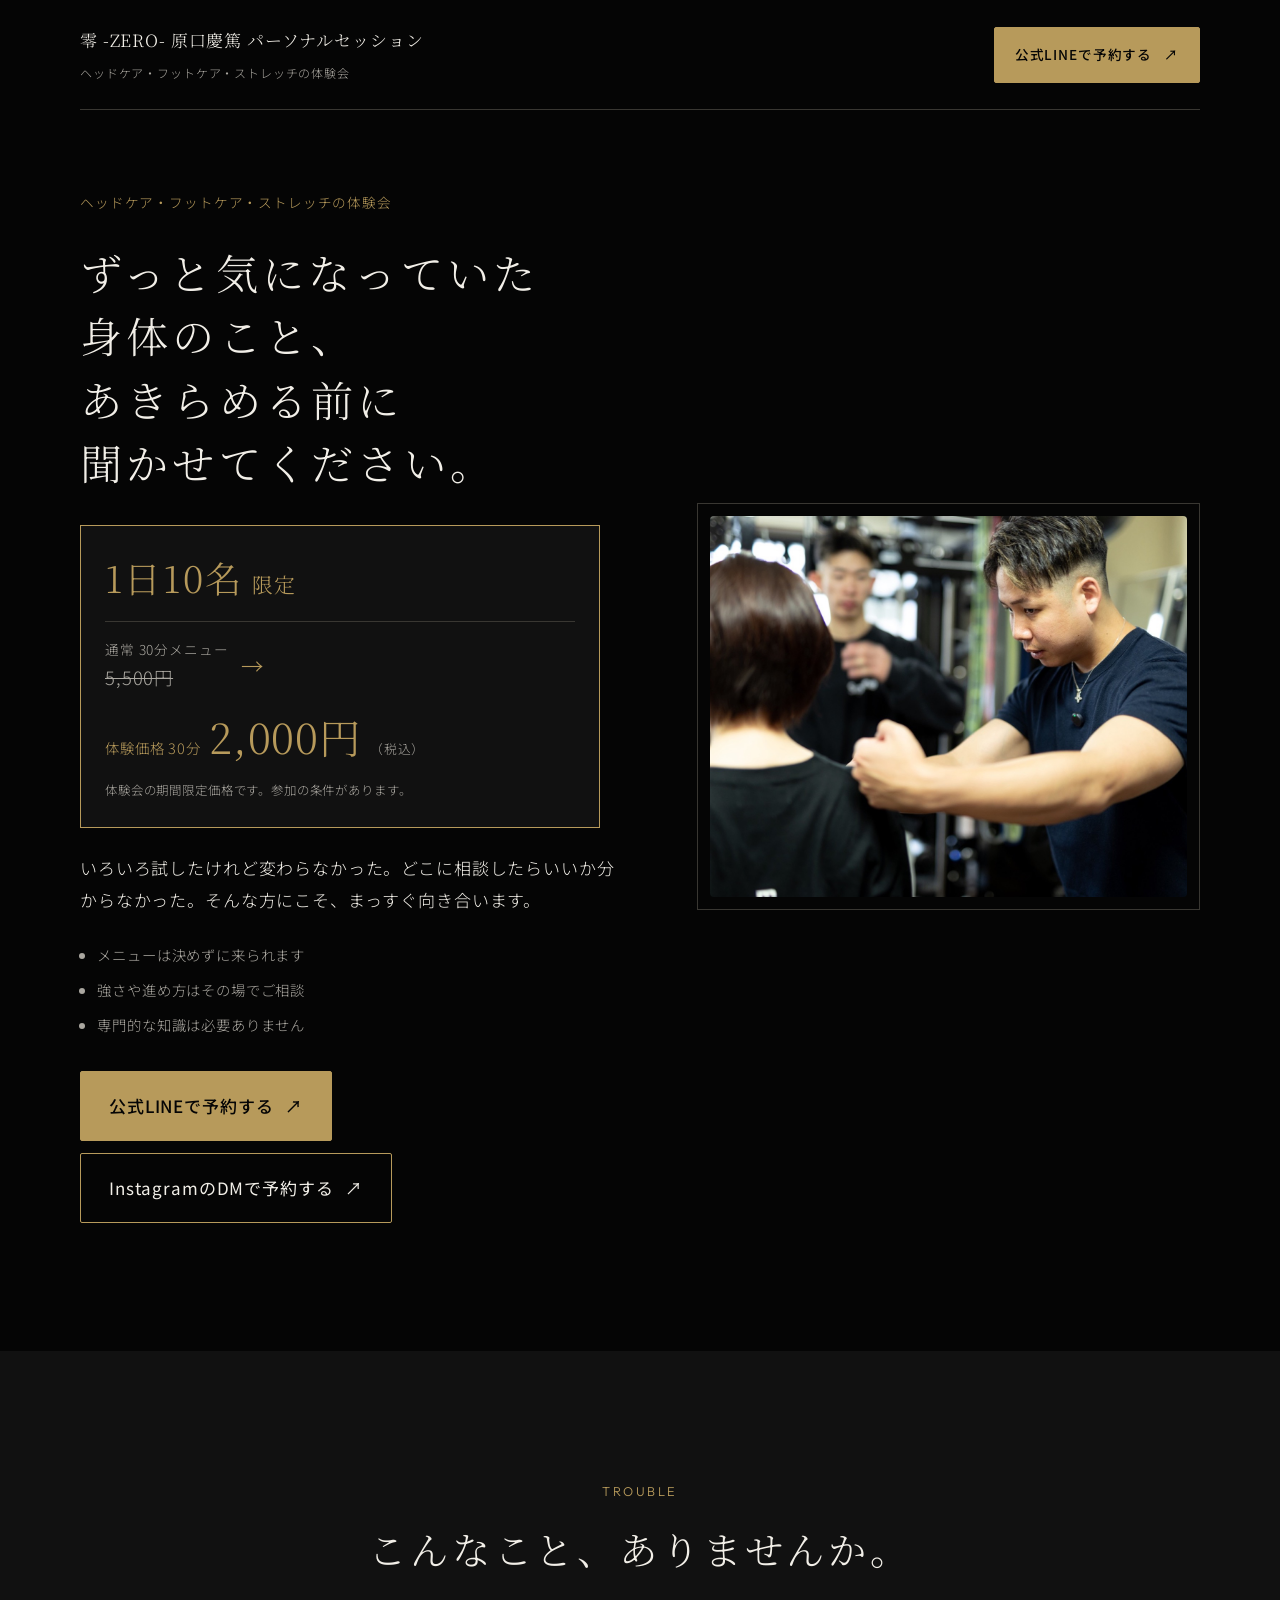
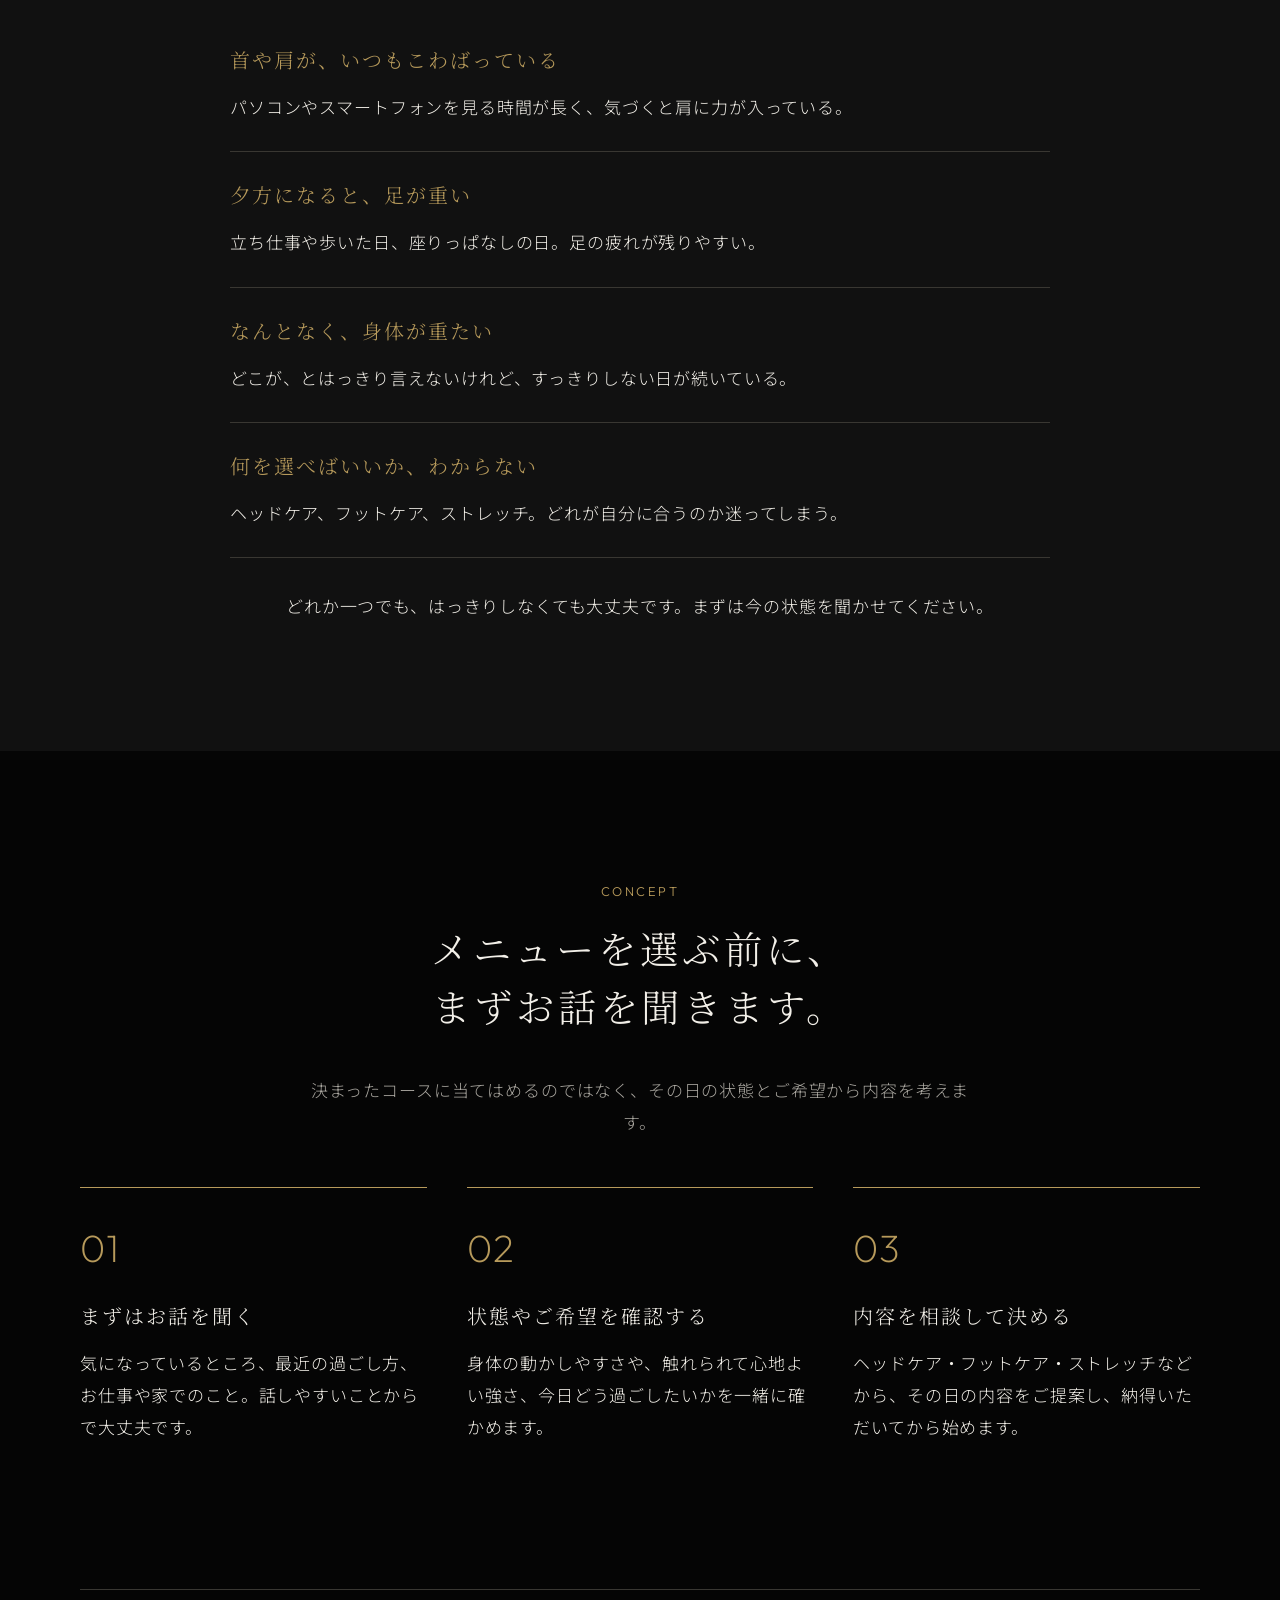
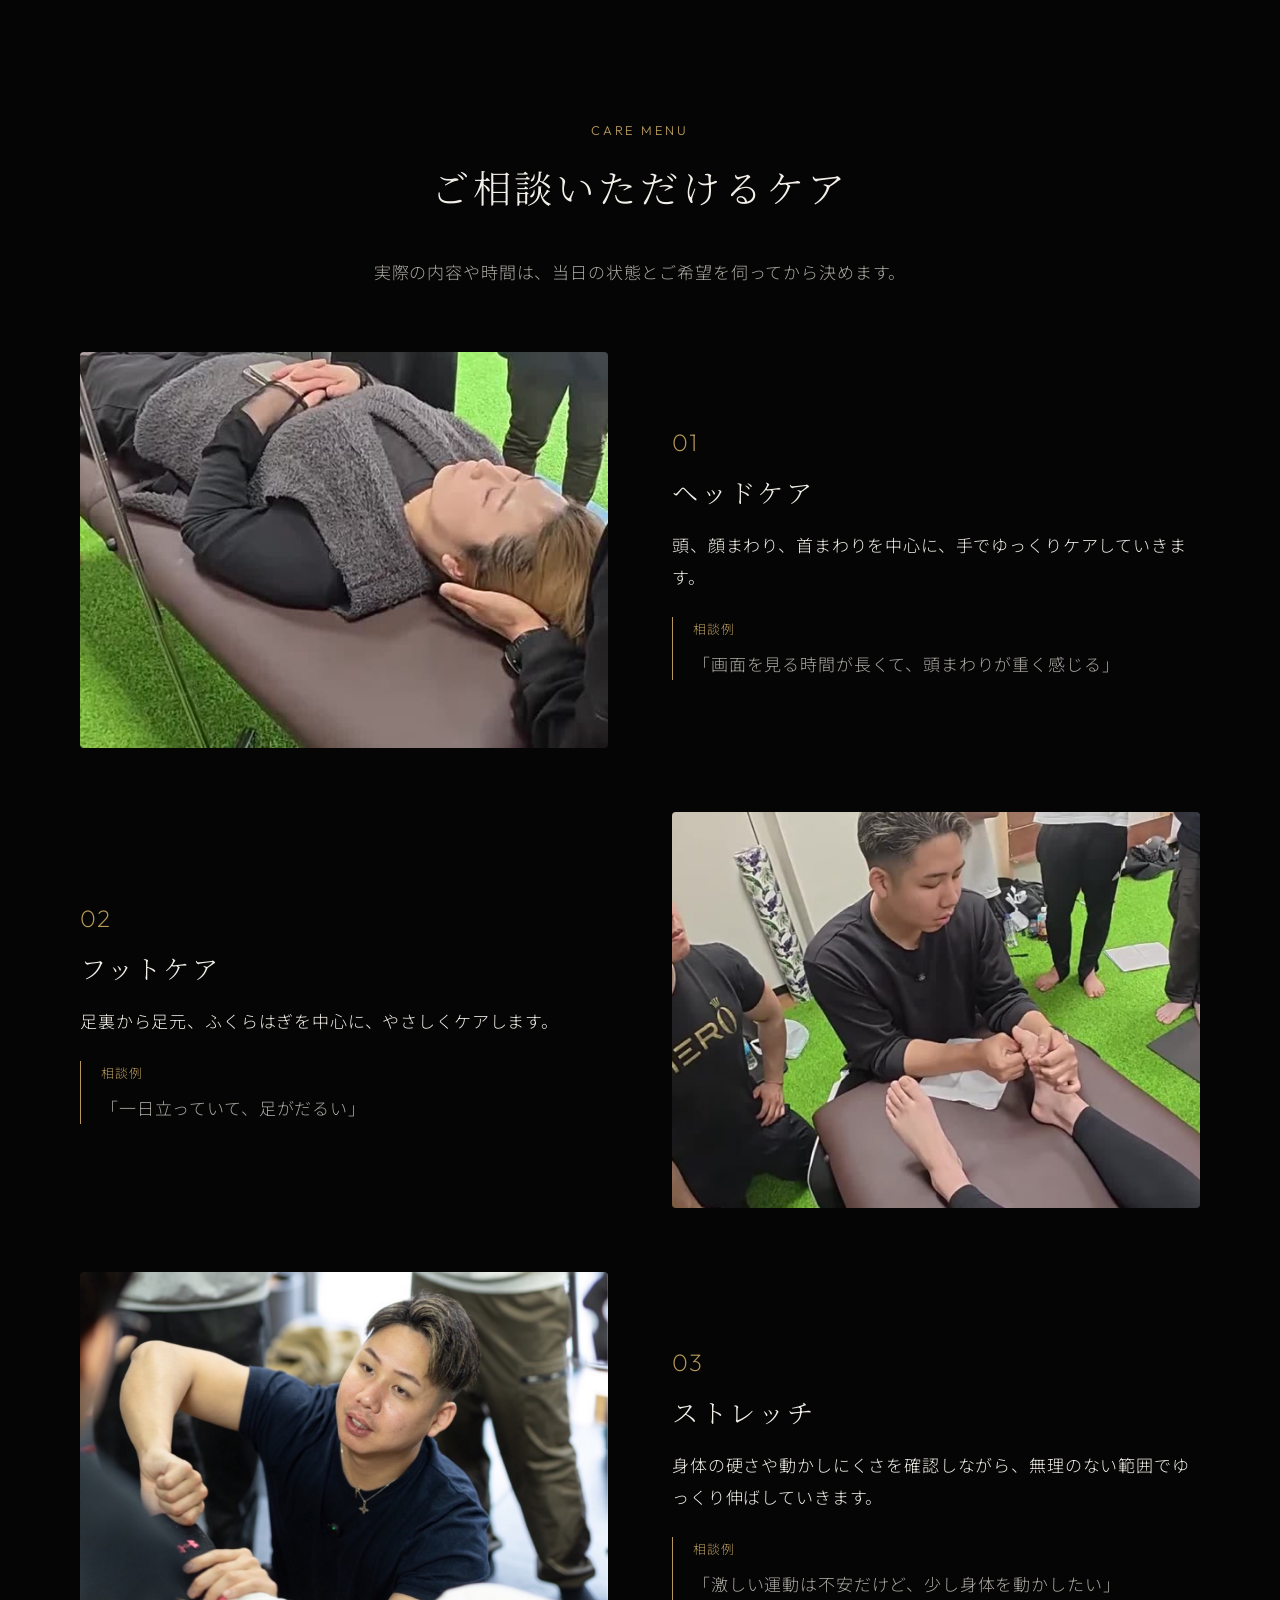
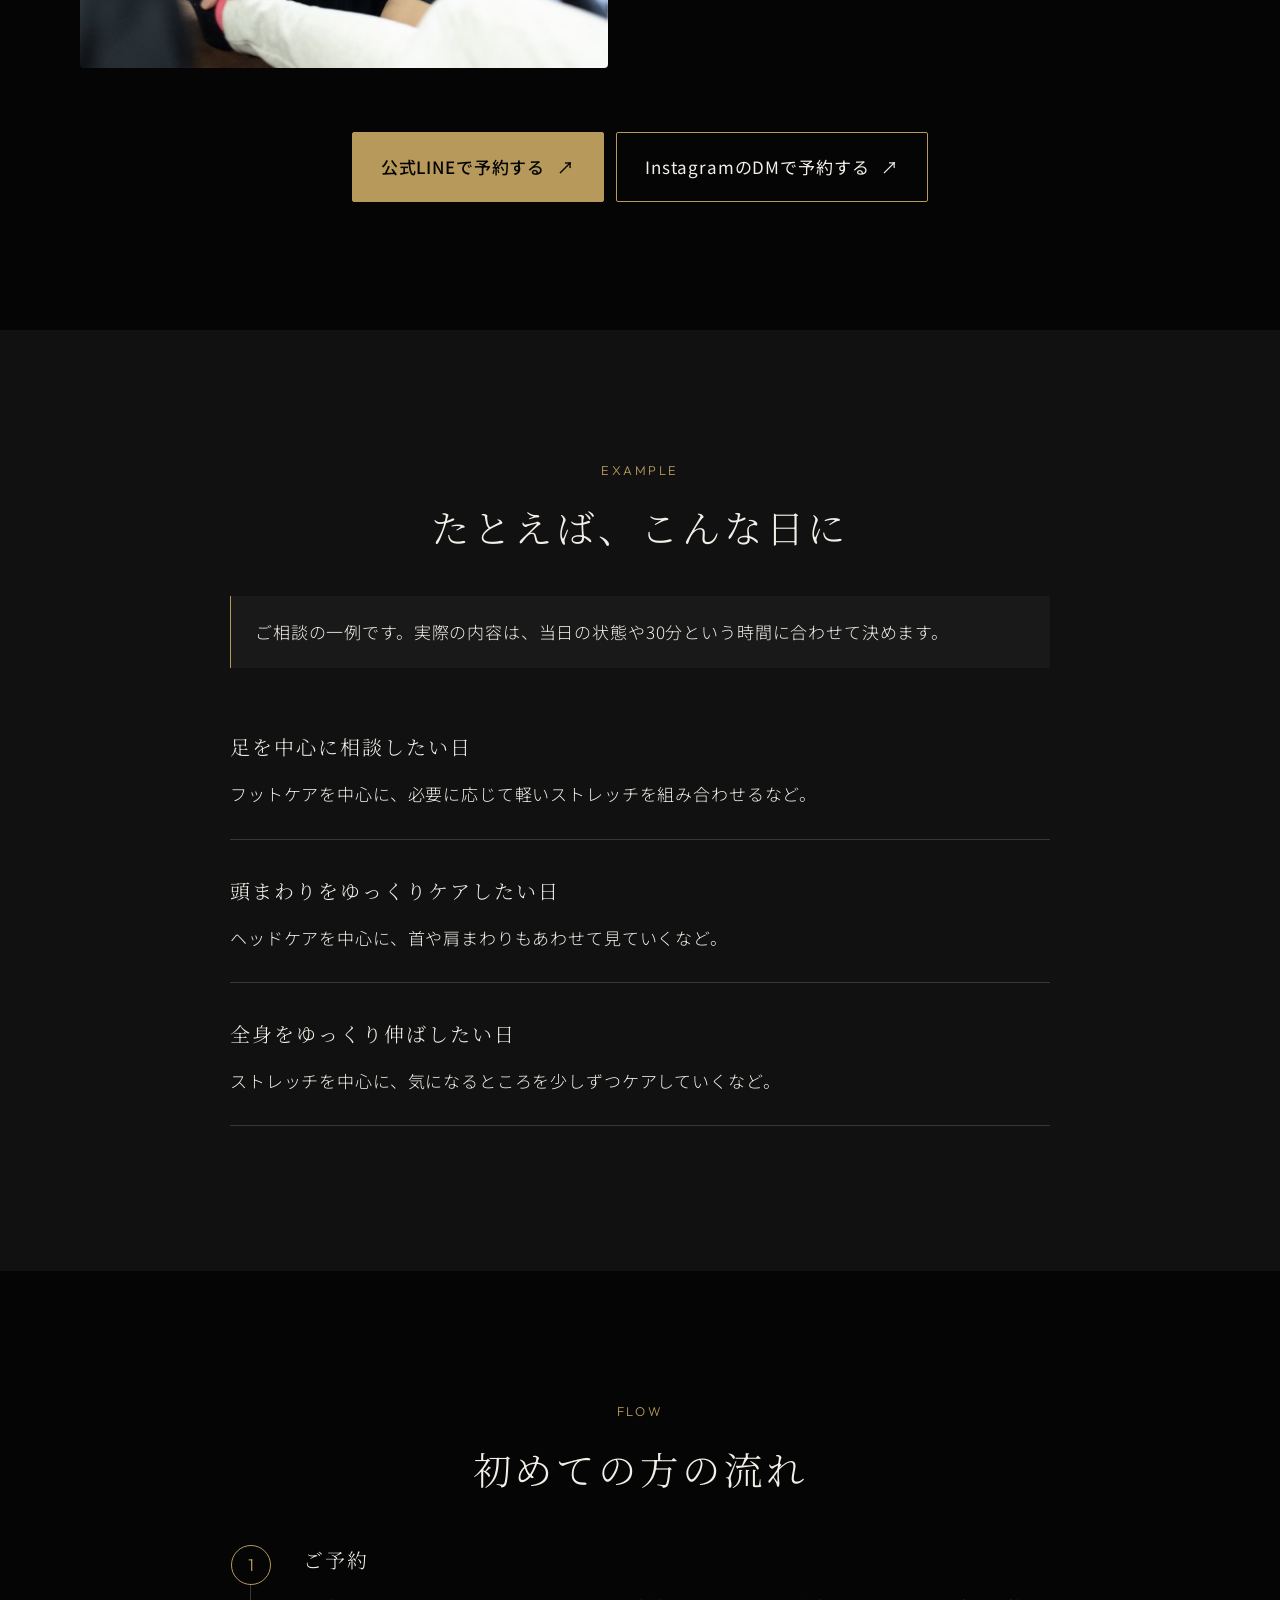
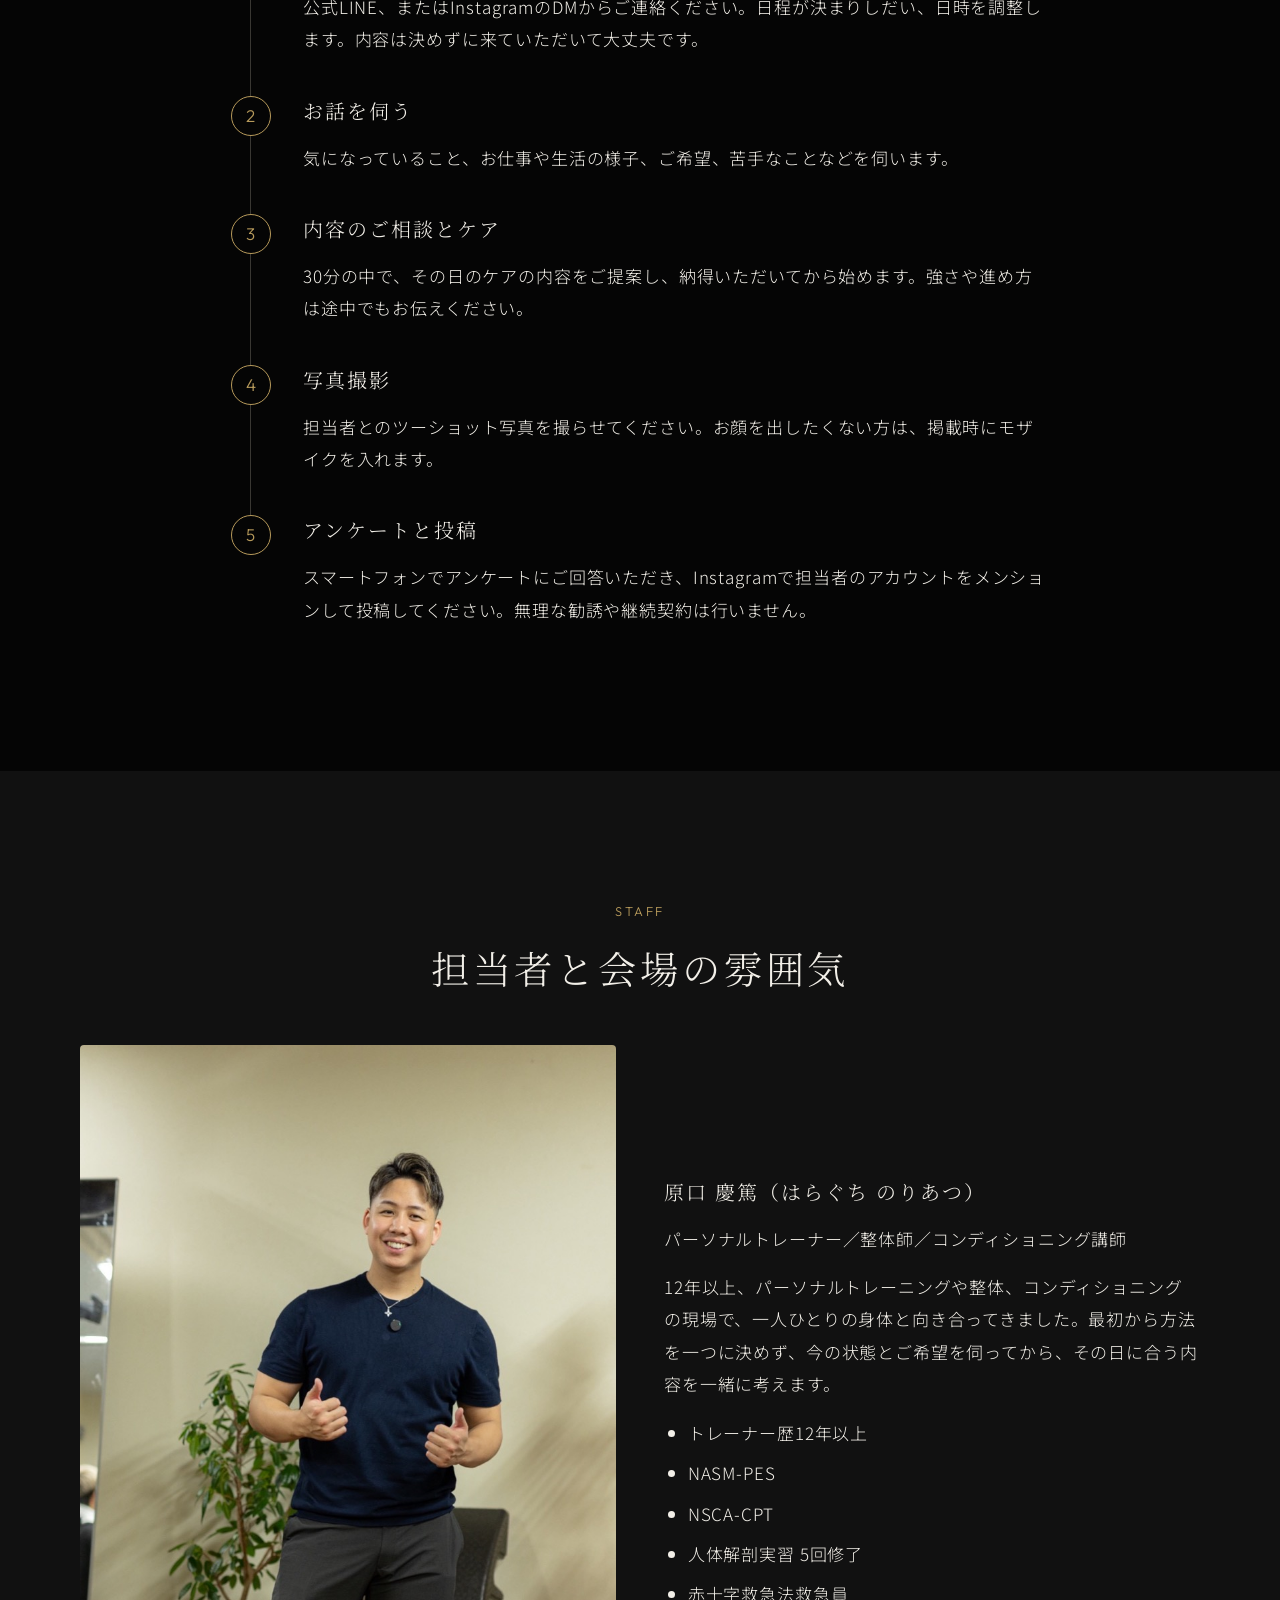
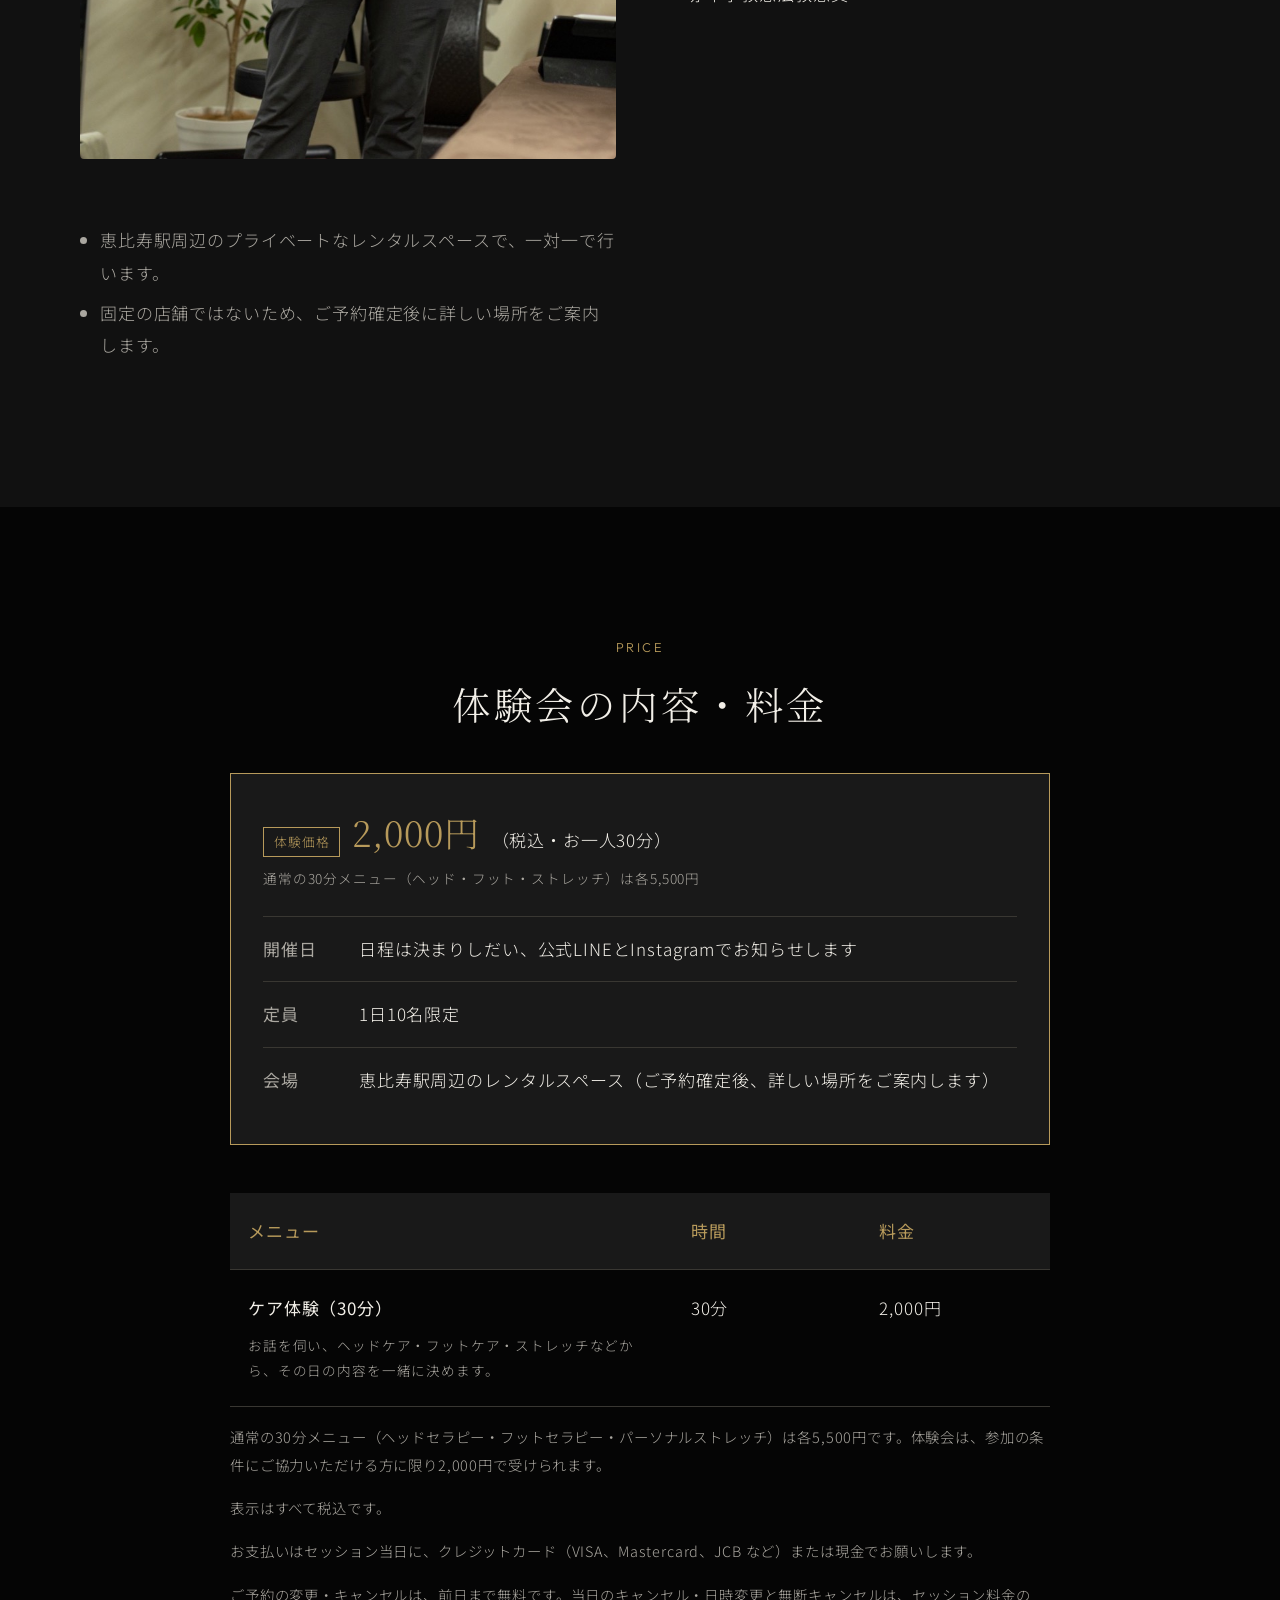
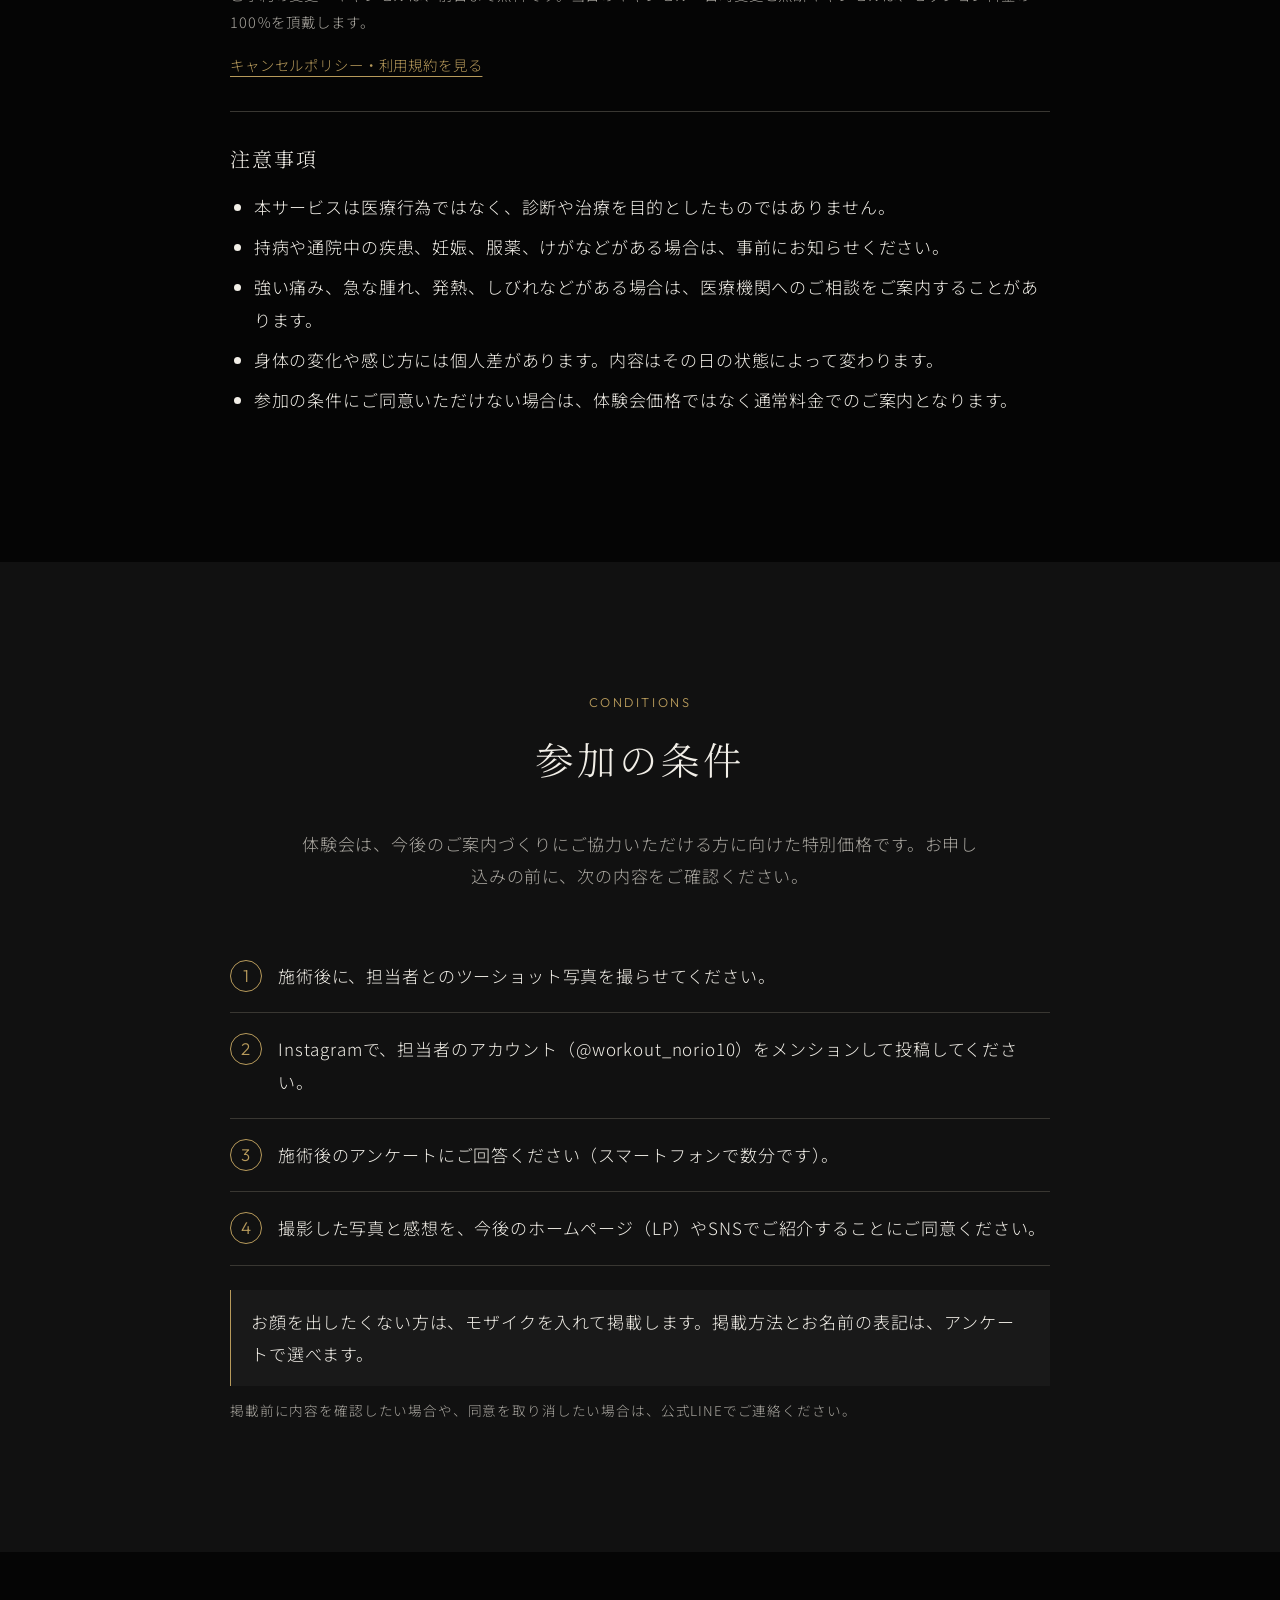
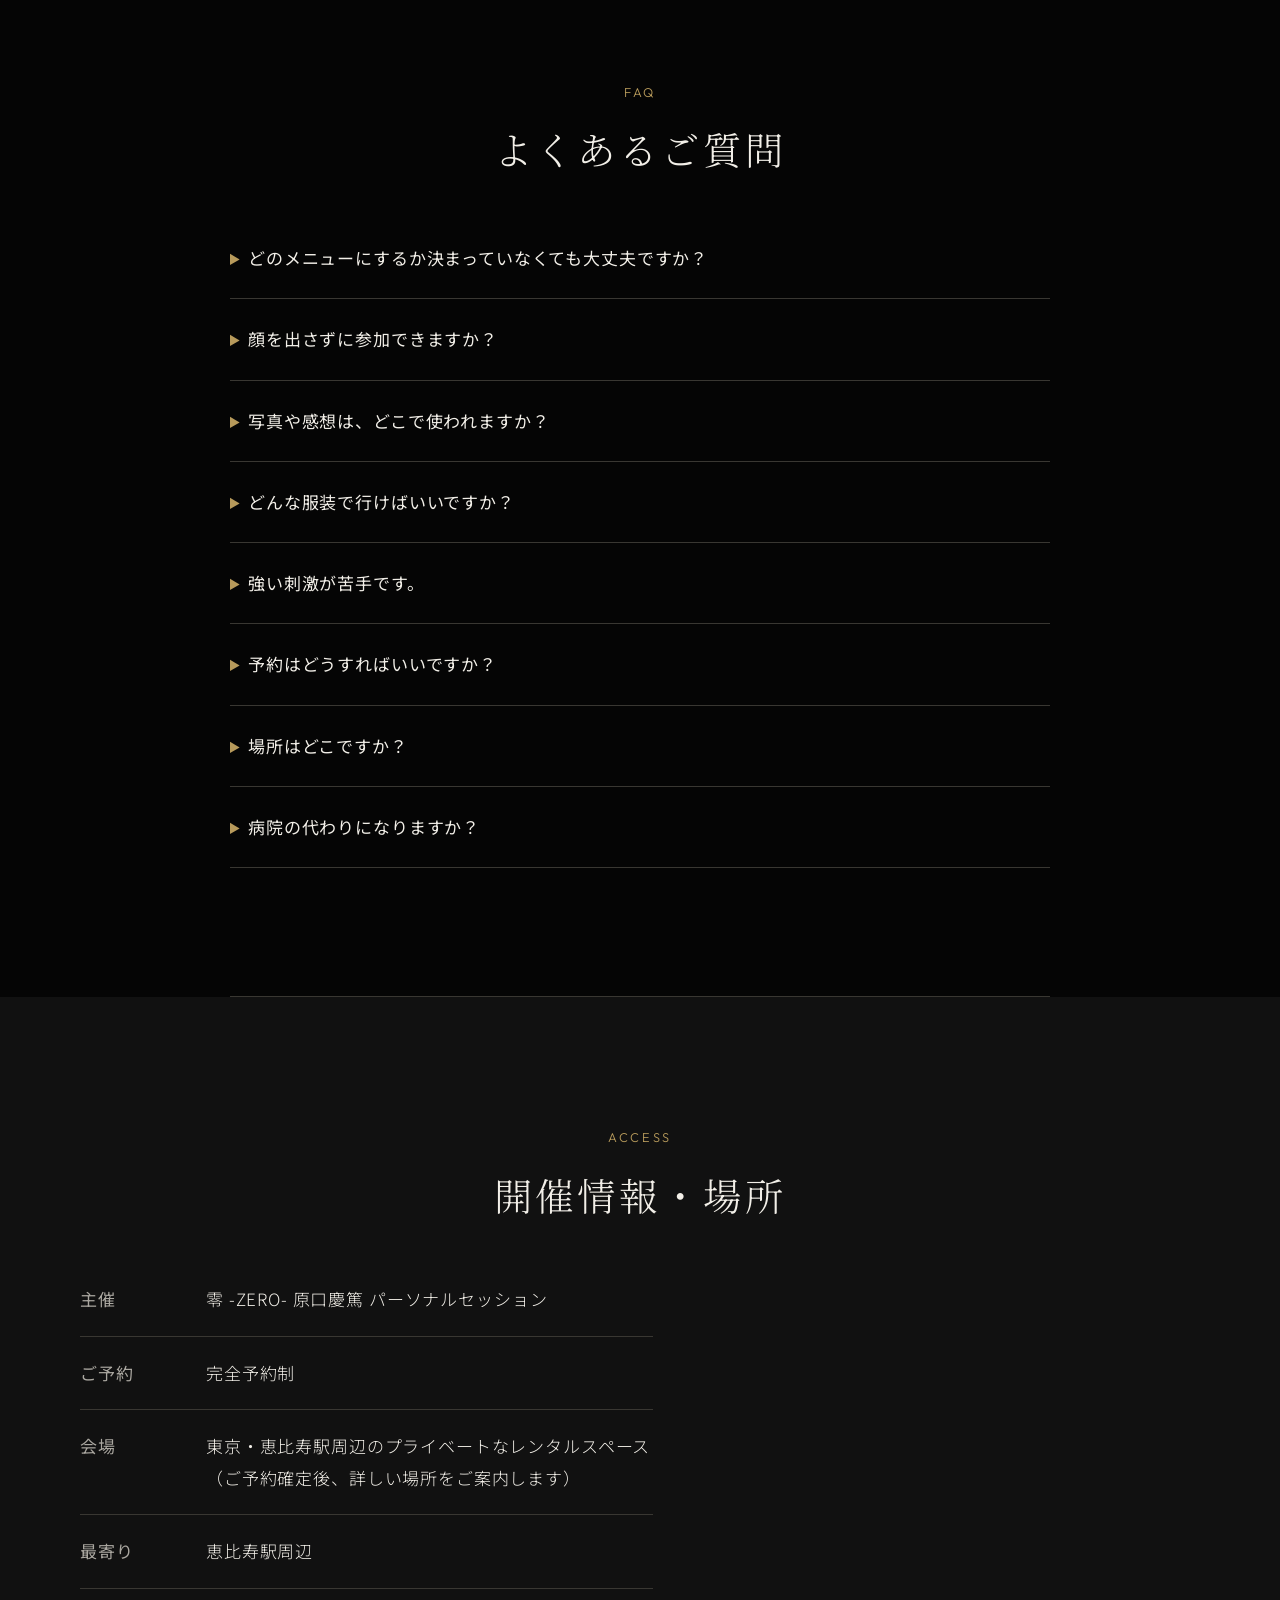
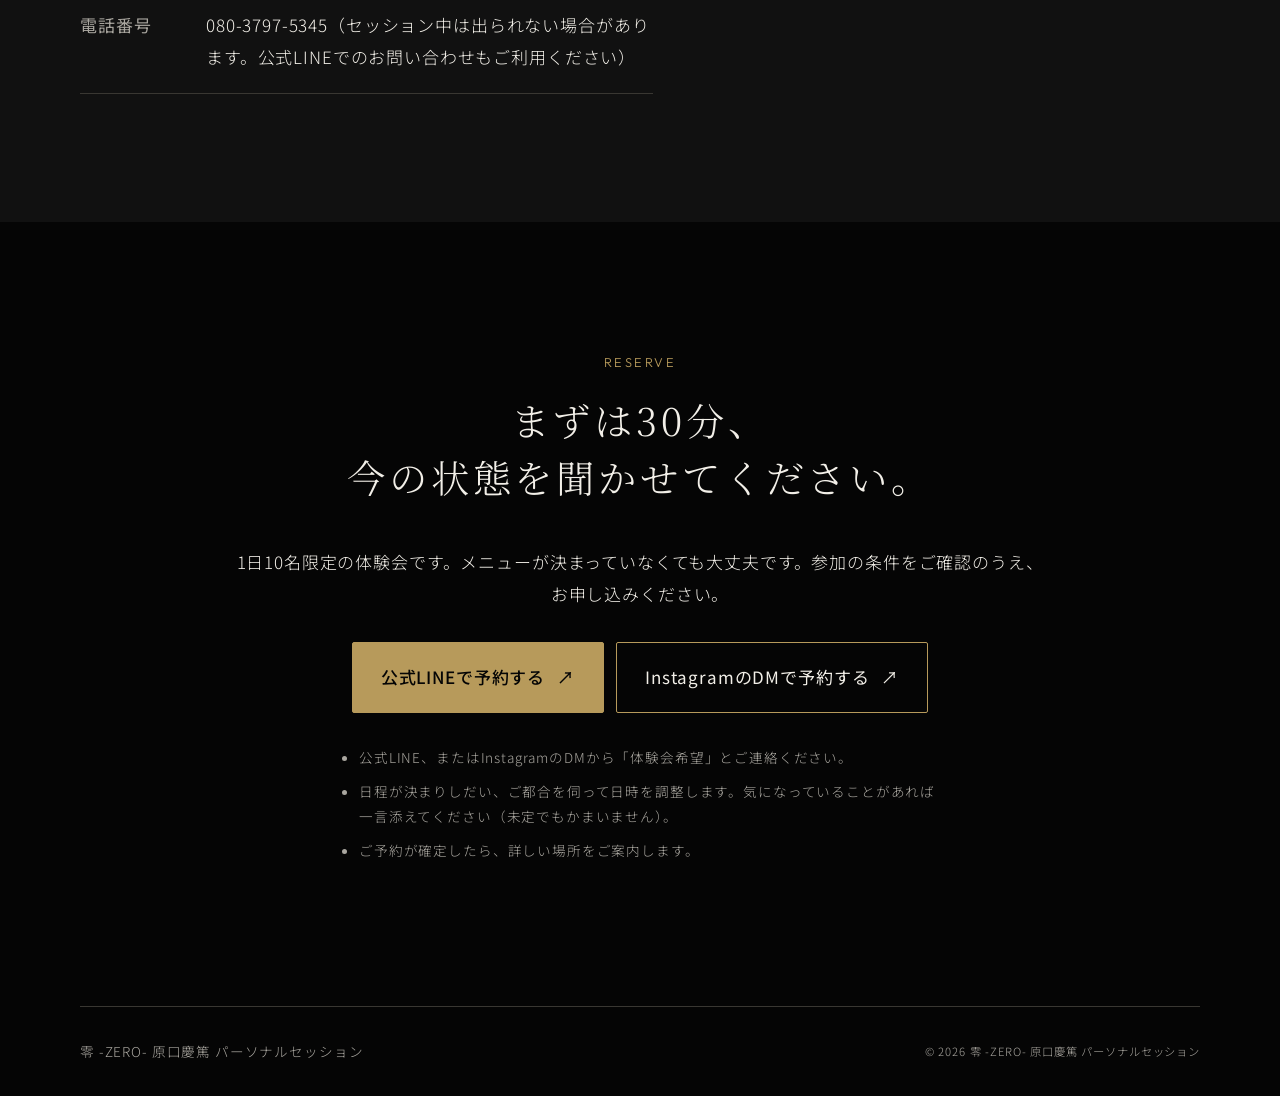
==== commit fc0bf310: "update: ケア体験会LPからロゴを削除 Co-Authored-By: Claude Opus 5.5 <noreply@anthropic.com>" ====
--- a/care/index.html
+++ b/care/index.html
@@ -11,9 +11,9 @@
 </head>
 <body class="has-booking">
 <a class="skip-link" href="#main">本文へスキップ</a>
-<header class="header wrap"><div class="brand"><img class="brand-logo" src="assets/img/logo.jpg" width="56" height="56" alt="零 -ZERO-"><div>零 -ZERO- 原口慶篤 パーソナルセッション<p>ヘッドケア・フットケア・ストレッチの体験会</p></div></div><a class="btn btn-sm" href="https://lin.ee/N27gGW2" rel="noopener">公式LINEで予約する<span class="sr-only">（公式LINEが開きます）</span><span aria-hidden="true"> ↗</span></a></header>
+<header class="header wrap"><div class="brand"><div>零 -ZERO- 原口慶篤 パーソナルセッション<p>ヘッドケア・フットケア・ストレッチの体験会</p></div></div><a class="btn btn-sm" href="https://lin.ee/N27gGW2" rel="noopener">公式LINEで予約する<span class="sr-only">（公式LINEが開きます）</span><span aria-hidden="true"> ↗</span></a></header>
 <main id="main">
-<section class="hero wrap" aria-labelledby="hero-title"><div><img class="hero-logo" src="assets/img/logo.jpg" width="120" height="120" alt="零 -ZERO-"><p class="eyebrow">ヘッドケア・フットケア・ストレッチの体験会</p><h1 id="hero-title">ずっと気になっていた<br>身体のこと、<br>あきらめる前に<br>聞かせてください。</h1><div class="hero-offer" role="group" aria-label="体験会の限定価格"><p class="offer-limit"><span class="offer-limit-big">1日10名</span>限定</p><div class="offer-price"><p class="offer-normal"><span>通常 30分メニュー</span><s>5,500円</s></p><span class="offer-arrow" aria-hidden="true">→</span><p class="offer-now"><span>体験価格 30分</span><strong>2,000円</strong><small>（税込）</small></p></div><p class="offer-note">体験会の期間限定価格です。参加の条件があります。</p></div><p class="lead">いろいろ試したけれど変わらなかった。どこに相談したらいいか分からなかった。そんな方にこそ、まっすぐ向き合います。</p><div class="hero-points"><ul><li>メニューは決めずに来られます</li><li>強さや進め方はその場でご相談</li><li>専門的な知識は必要ありません</li></ul></div><div class="cta-group"><a class="btn" href="https://lin.ee/N27gGW2" rel="noopener">公式LINEで予約する<span class="sr-only">（公式LINEが開きます）</span><span aria-hidden="true"> ↗</span></a><a class="btn btn-outline" href="https://ig.me/m/workout_norio10" rel="noopener">InstagramのDMで予約する<span class="sr-only">（Instagramが開きます）</span><span aria-hidden="true"> ↗</span></a></div></div><div class="hero-visual"><img class="photo" src="assets/img/hero.jpg" alt="担当者がお客様の肩まわりを確認している様子" style="--focus:60% 30%;--focus-m:60% 30%;--ratio:5/4" loading="eager" fetchpriority="high" width="1600" height="1067"></div></section>
+<section class="hero wrap" aria-labelledby="hero-title"><div><p class="eyebrow">ヘッドケア・フットケア・ストレッチの体験会</p><h1 id="hero-title">ずっと気になっていた<br>身体のこと、<br>あきらめる前に<br>聞かせてください。</h1><div class="hero-offer" role="group" aria-label="体験会の限定価格"><p class="offer-limit"><span class="offer-limit-big">1日10名</span>限定</p><div class="offer-price"><p class="offer-normal"><span>通常 30分メニュー</span><s>5,500円</s></p><span class="offer-arrow" aria-hidden="true">→</span><p class="offer-now"><span>体験価格 30分</span><strong>2,000円</strong><small>（税込）</small></p></div><p class="offer-note">体験会の期間限定価格です。参加の条件があります。</p></div><p class="lead">いろいろ試したけれど変わらなかった。どこに相談したらいいか分からなかった。そんな方にこそ、まっすぐ向き合います。</p><div class="hero-points"><ul><li>メニューは決めずに来られます</li><li>強さや進め方はその場でご相談</li><li>専門的な知識は必要ありません</li></ul></div><div class="cta-group"><a class="btn" href="https://lin.ee/N27gGW2" rel="noopener">公式LINEで予約する<span class="sr-only">（公式LINEが開きます）</span><span aria-hidden="true"> ↗</span></a><a class="btn btn-outline" href="https://ig.me/m/workout_norio10" rel="noopener">InstagramのDMで予約する<span class="sr-only">（Instagramが開きます）</span><span aria-hidden="true"> ↗</span></a></div></div><div class="hero-visual"><img class="photo" src="assets/img/hero.jpg" alt="担当者がお客様の肩まわりを確認している様子" style="--focus:60% 30%;--focus-m:60% 30%;--ratio:5/4" loading="eager" fetchpriority="high" width="1600" height="1067"></div></section>
 <section class="section soft" aria-labelledby="empathy-title"><div class="wrap narrow"><span class="section-eyebrow" aria-hidden="true">TROUBLE</span><h2 id="empathy-title">こんなこと、ありませんか。</h2><ul class="empathy"><li><h3>首や肩が、いつもこわばっている</h3><p>パソコンやスマートフォンを見る時間が長く、気づくと肩に力が入っている。</p></li><li><h3>夕方になると、足が重い</h3><p>立ち仕事や歩いた日、座りっぱなしの日。足の疲れが残りやすい。</p></li><li><h3>なんとなく、身体が重たい</h3><p>どこが、とはっきり言えないけれど、すっきりしない日が続いている。</p></li><li><h3>何を選べばいいか、わからない</h3><p>ヘッドケア、フットケア、ストレッチ。どれが自分に合うのか迷ってしまう。</p></li></ul><p class="closing">どれか一つでも、はっきりしなくても大丈夫です。まずは今の状態を聞かせてください。</p></div></section>
 <section class="section wrap" aria-labelledby="concept-title"><span class="section-eyebrow" aria-hidden="true">CONCEPT</span><h2 id="concept-title">メニューを選ぶ前に、<br>まずお話を聞きます。</h2><p class="section-lead">決まったコースに当てはめるのではなく、その日の状態とご希望から内容を考えます。</p><ol class="concept"><li><h3>まずはお話を聞く</h3><p>気になっているところ、最近の過ごし方、お仕事や家でのこと。話しやすいことからで大丈夫です。</p></li><li><h3>状態やご希望を確認する</h3><p>身体の動かしやすさや、触れられて心地よい強さ、今日どう過ごしたいかを一緒に確かめます。</p></li><li><h3>内容を相談して決める</h3><p>ヘッドケア・フットケア・ストレッチなどから、その日の内容をご提案し、納得いただいてから始めます。</p></li></ol></section>
 <section class="section wrap care" aria-labelledby="care-title"><span class="section-eyebrow" aria-hidden="true">CARE MENU</span><h2 id="care-title">ご相談いただけるケア</h2><p class="section-lead">実際の内容や時間は、当日の状態とご希望を伺ってから決めます。</p><article class="care-row"><div><img class="photo" src="assets/img/head.jpg" alt="あおむけの姿勢で、首まわりを手でケアしている様子" style="--focus:60% 50%;--focus-m:60% 50%" loading="lazy" width="592" height="444"></div><div class="care-text"><span class="index" aria-hidden="true">01</span><h3>ヘッドケア</h3><p>頭、顔まわり、首まわりを中心に、手でゆっくりケアしていきます。</p><p class="example"><span>相談例</span>「画面を見る時間が長くて、頭まわりが重く感じる」</p></div></article><article class="care-row"><div><img class="photo" src="assets/img/foot.jpg" alt="足元をケアしている様子" style="--focus:50% 12%;--focus-m:50% 10%" loading="lazy" width="1200" height="1200"></div><div class="care-text"><span class="index" aria-hidden="true">02</span><h3>フットケア</h3><p>足裏から足元、ふくらはぎを中心に、やさしくケアします。</p><p class="example"><span>相談例</span>「一日立っていて、足がだるい」</p></div></article><article class="care-row"><div><img class="photo" src="assets/img/stretch.jpg" alt="担当者がお客様の腕をストレッチしている様子" style="--focus:38% 30%;--focus-m:38% 28%" loading="lazy" width="1400" height="1303"></div><div class="care-text"><span class="index" aria-hidden="true">03</span><h3>ストレッチ</h3><p>身体の硬さや動かしにくさを確認しながら、無理のない範囲でゆっくり伸ばしていきます。</p><p class="example"><span>相談例</span>「激しい運動は不安だけど、少し身体を動かしたい」</p></div></article><div class="mid-cta"><div class="cta-group"><a class="btn" href="https://lin.ee/N27gGW2" rel="noopener">公式LINEで予約する<span class="sr-only">（公式LINEが開きます）</span><span aria-hidden="true"> ↗</span></a><a class="btn btn-outline" href="https://ig.me/m/workout_norio10" rel="noopener">InstagramのDMで予約する<span class="sr-only">（Instagramが開きます）</span><span aria-hidden="true"> ↗</span></a></div></div></section>
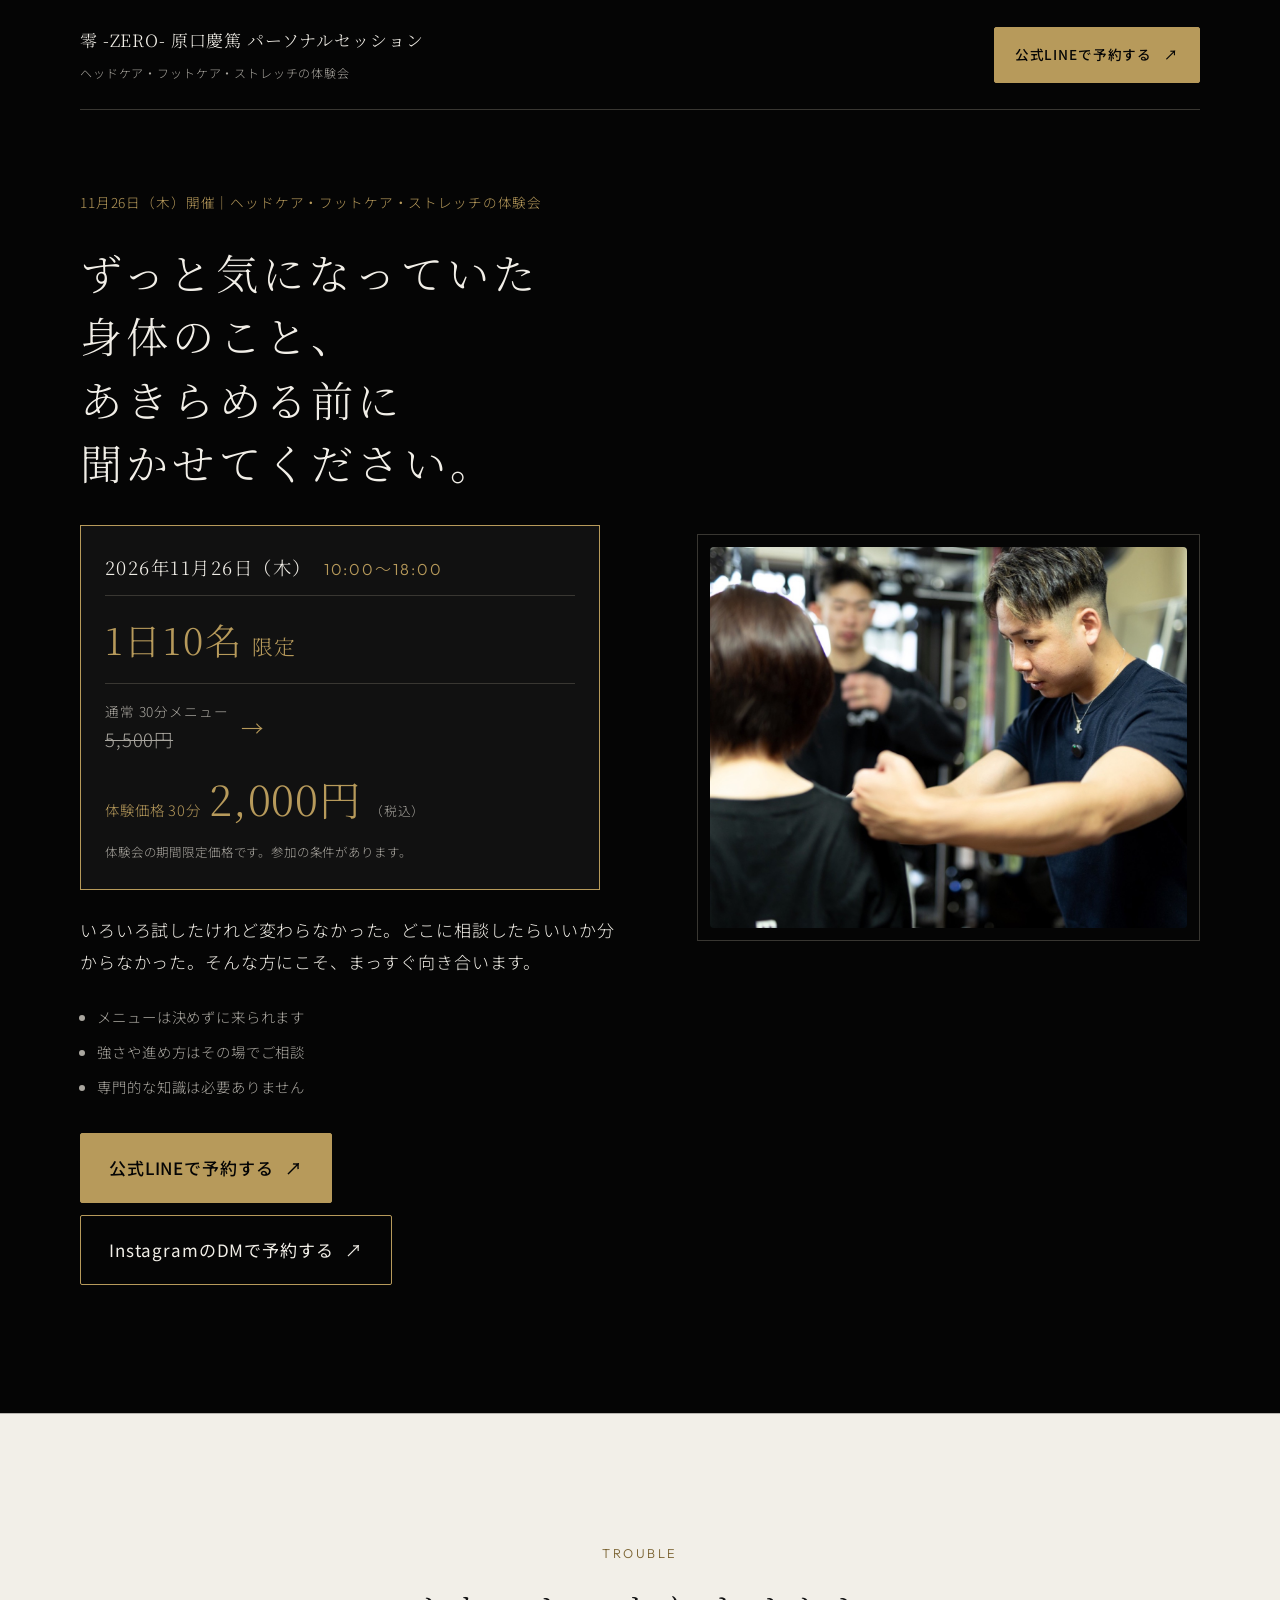
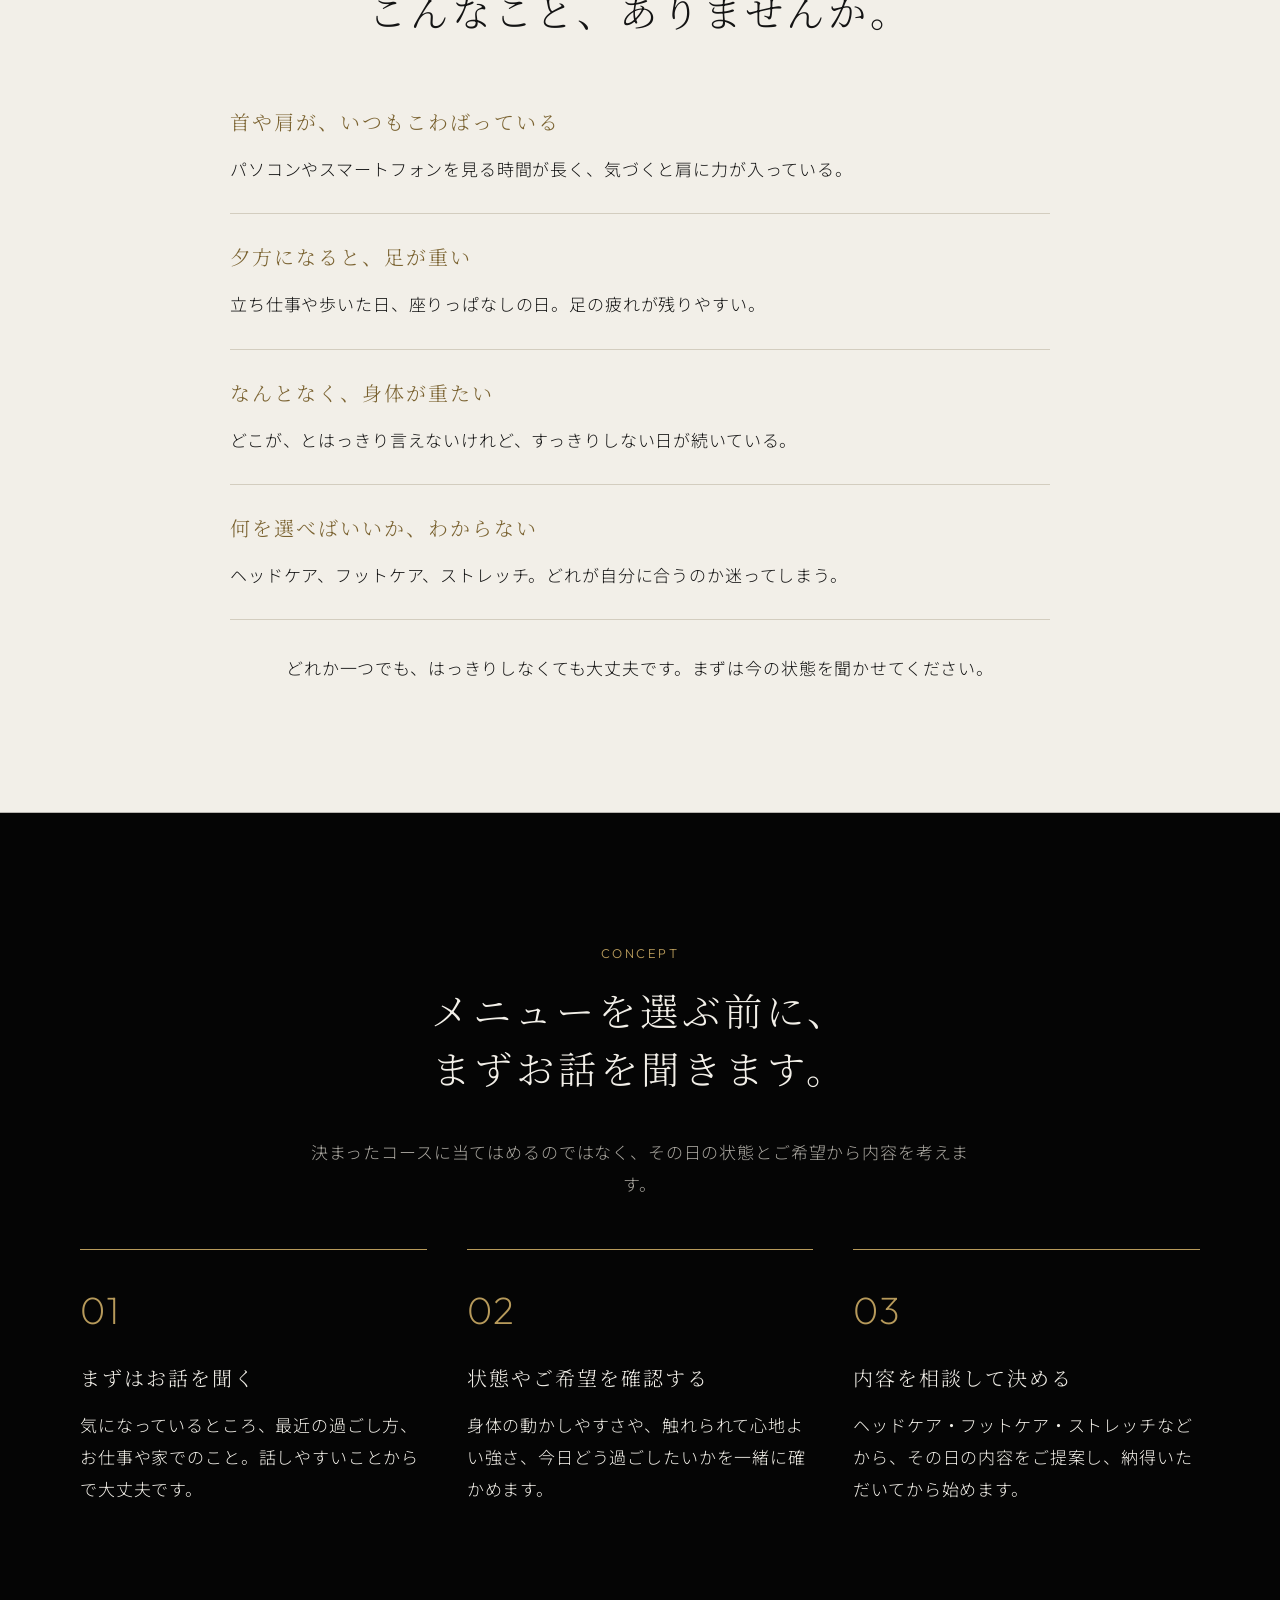
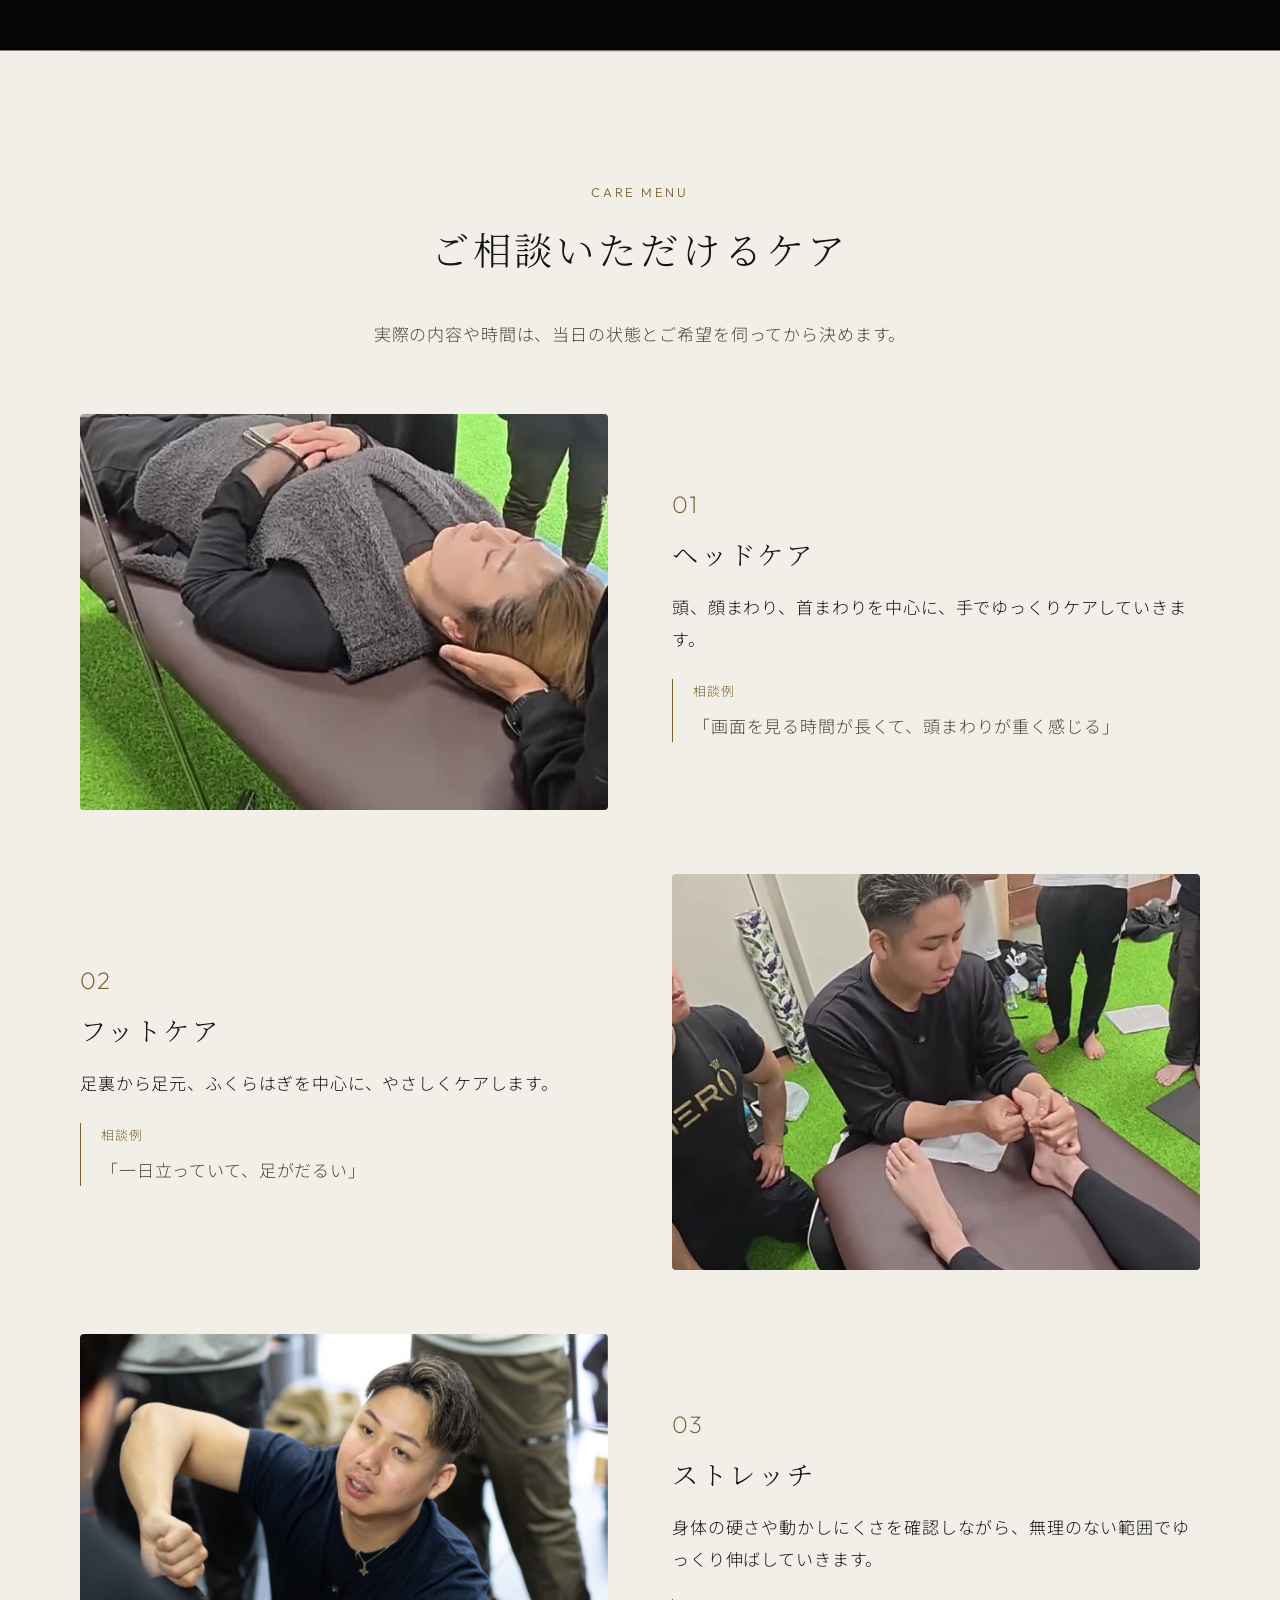
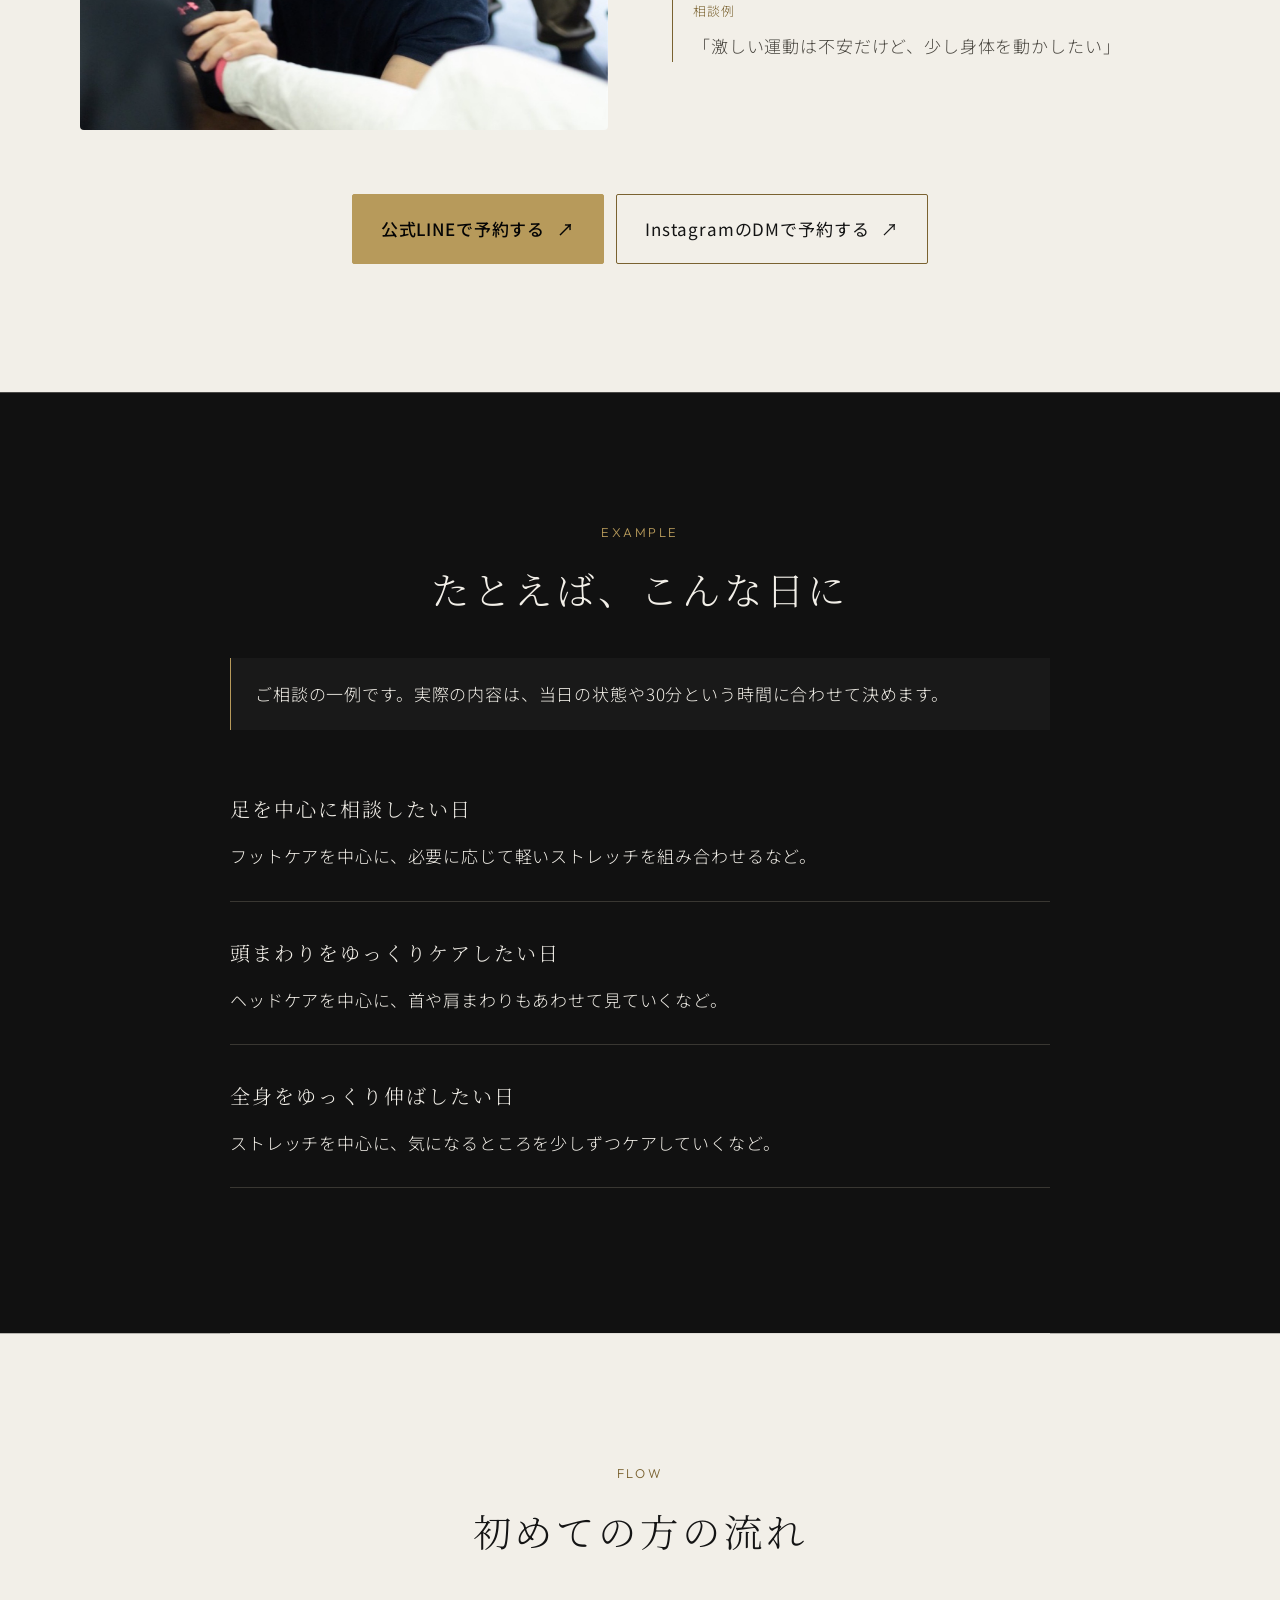
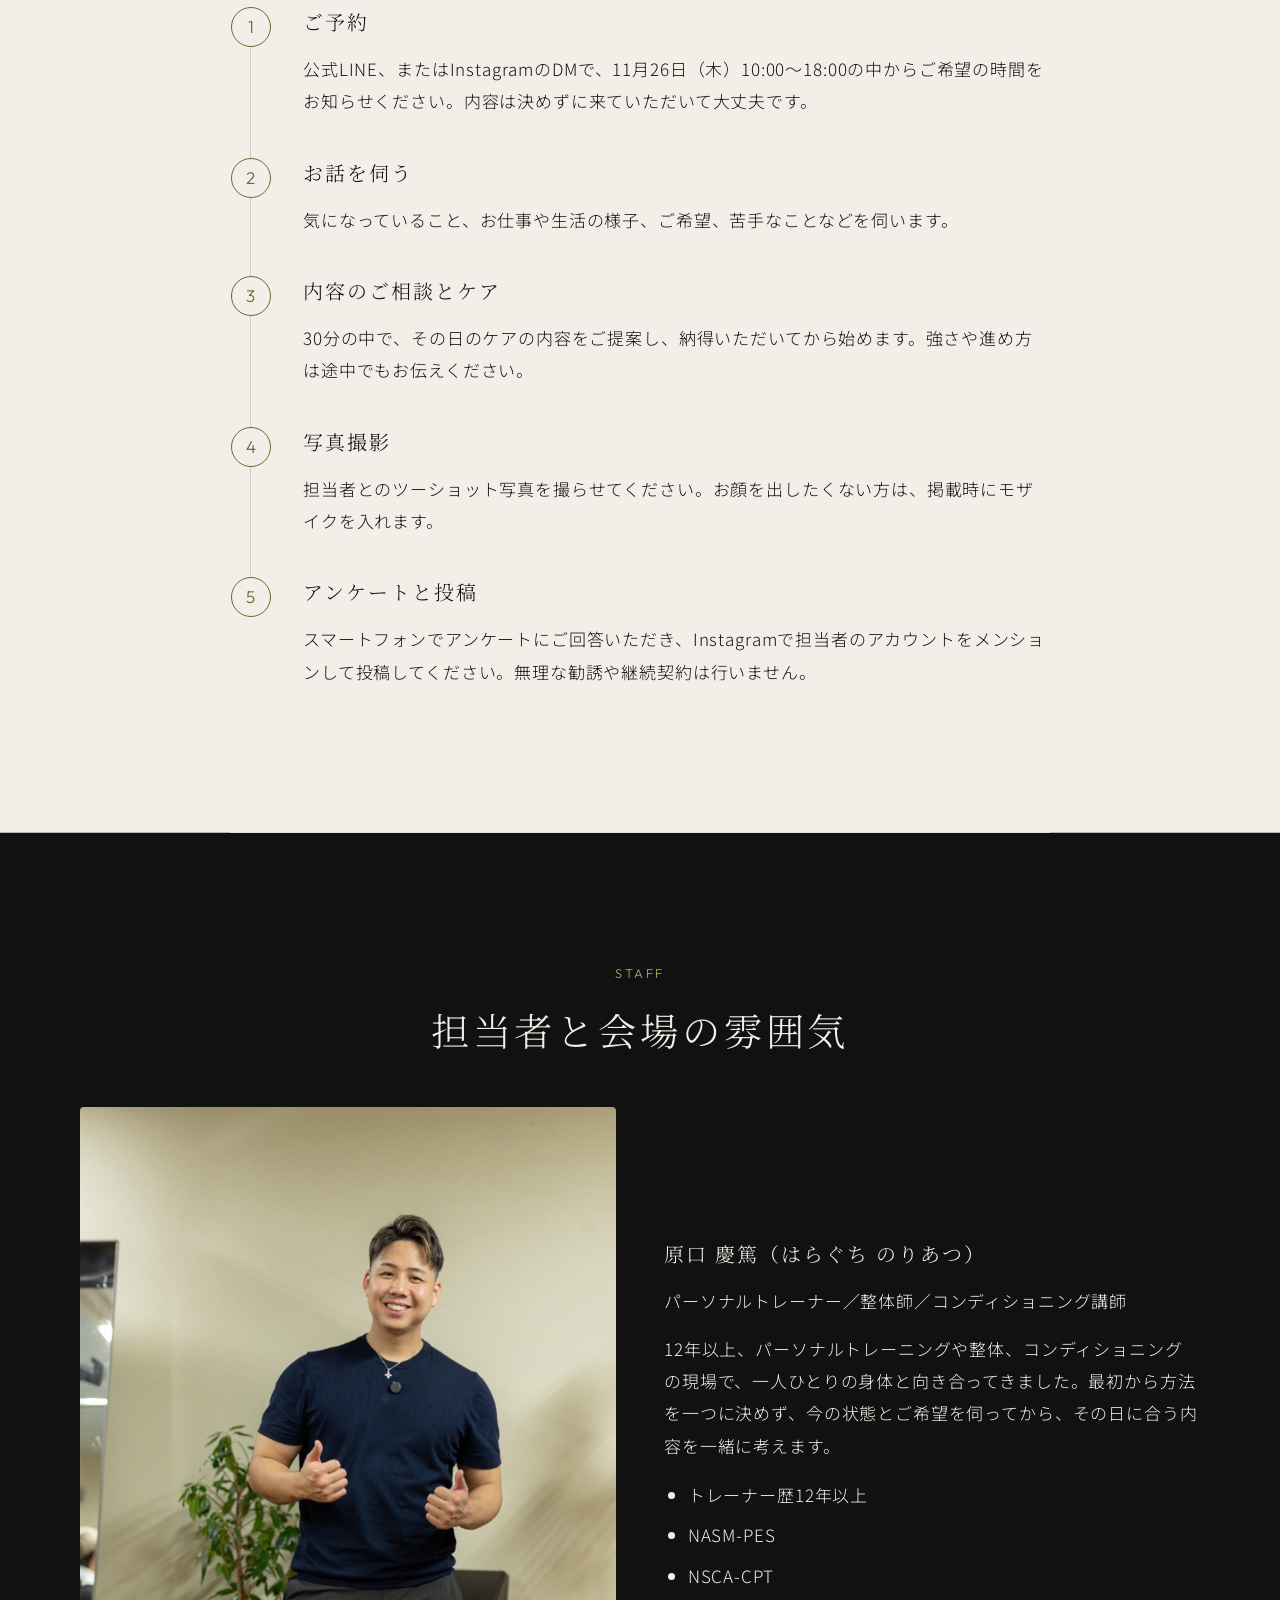
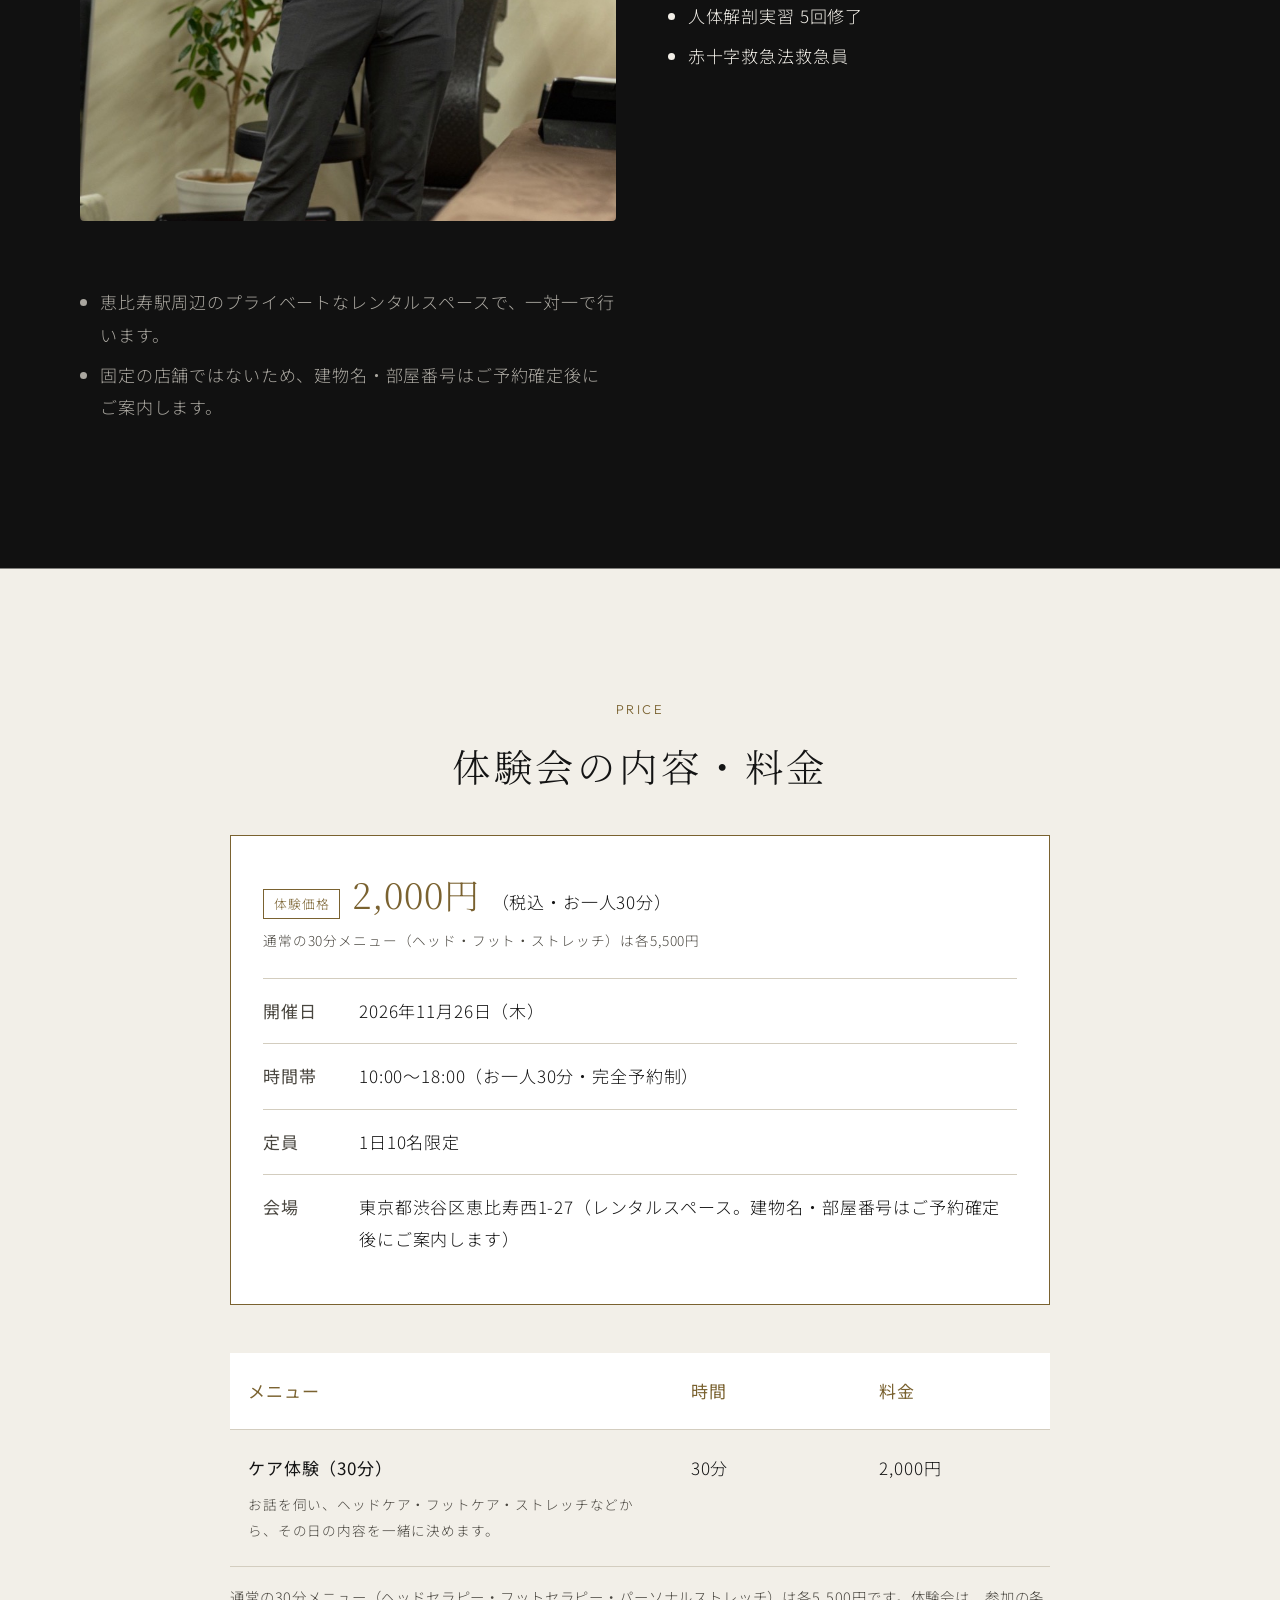
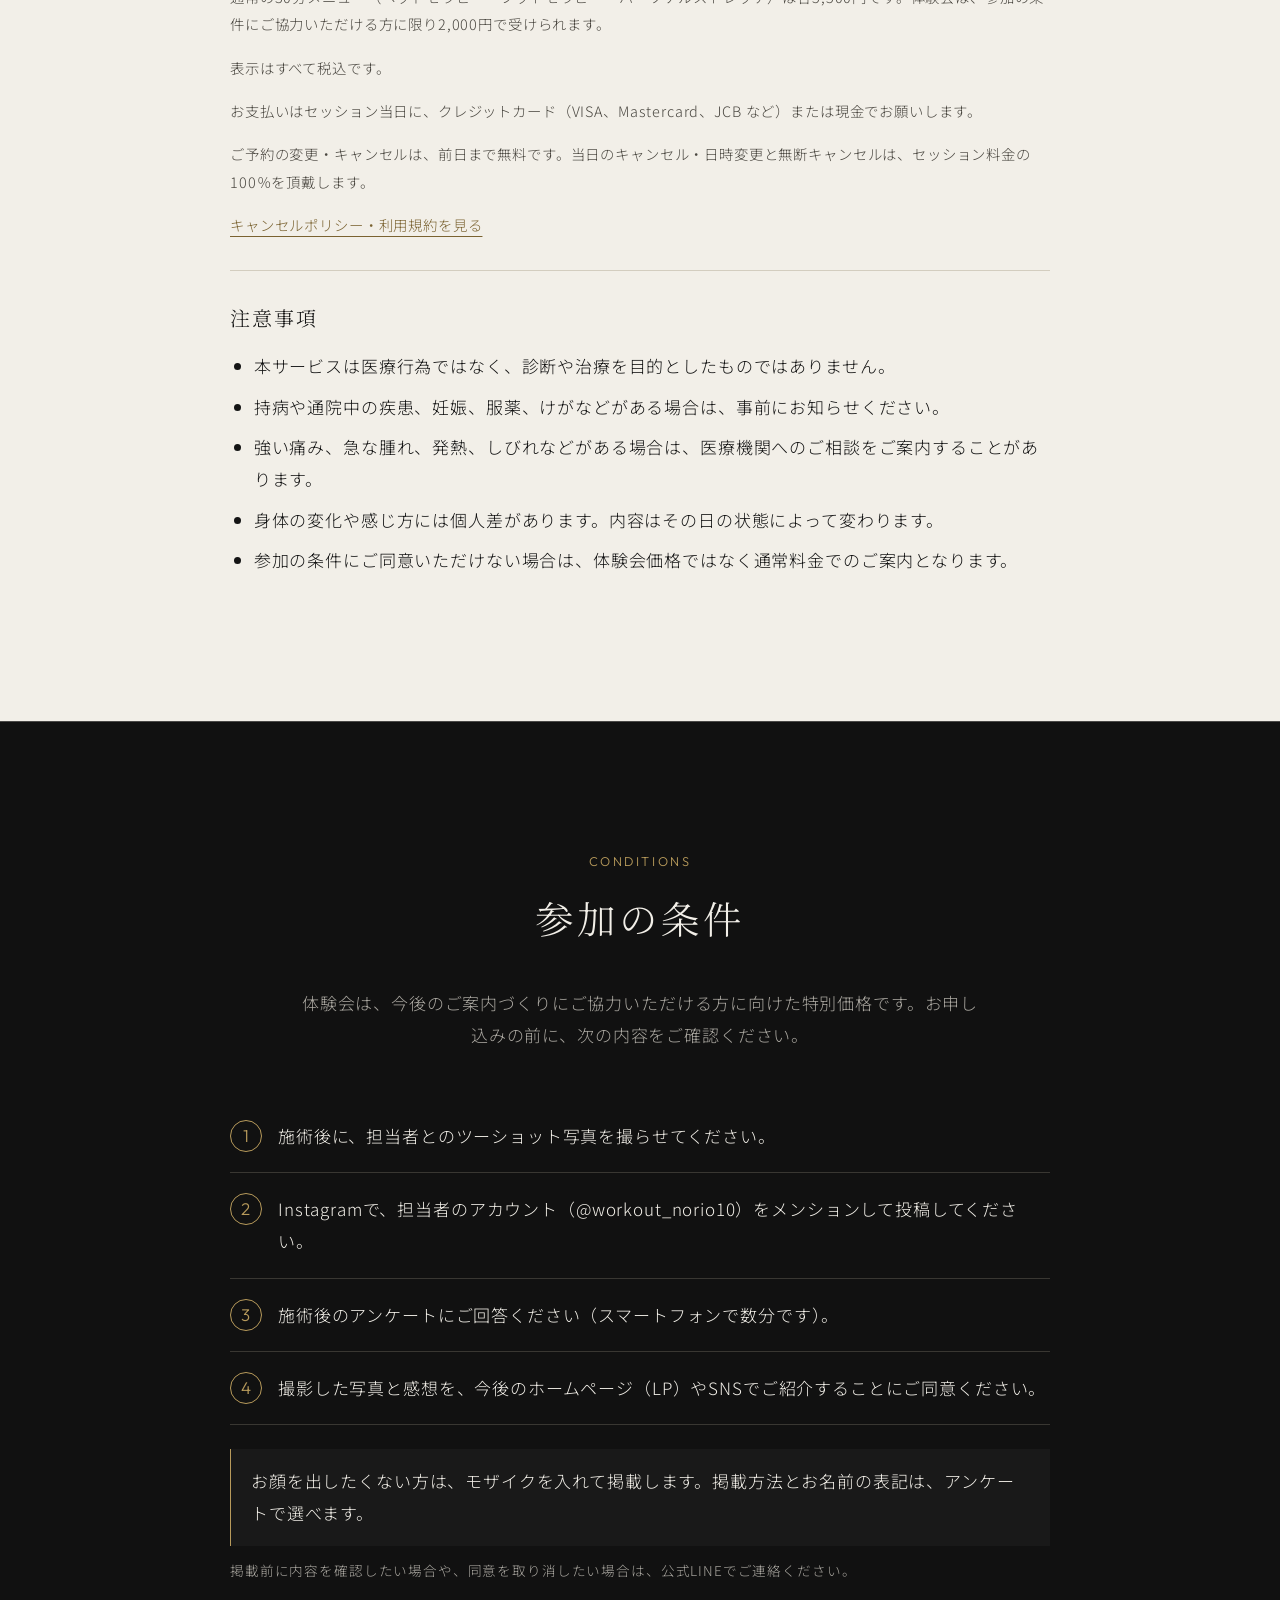
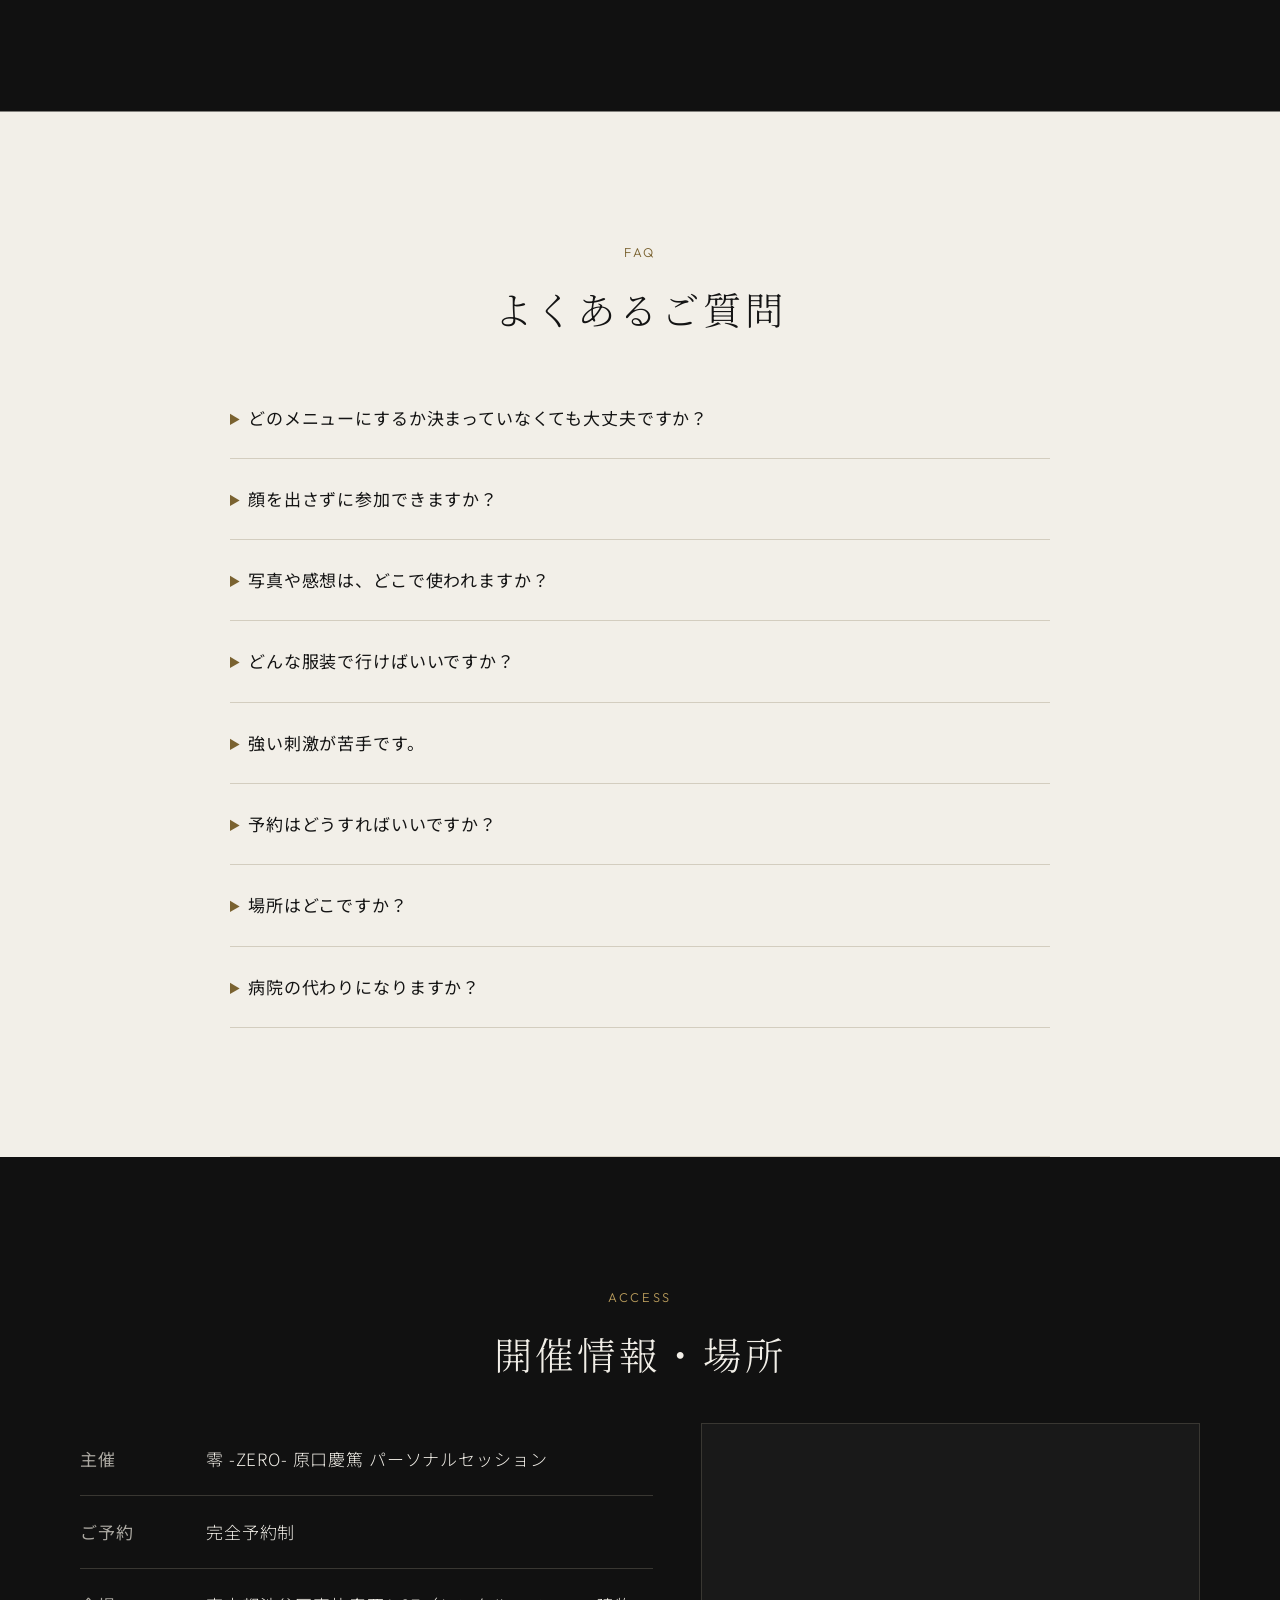
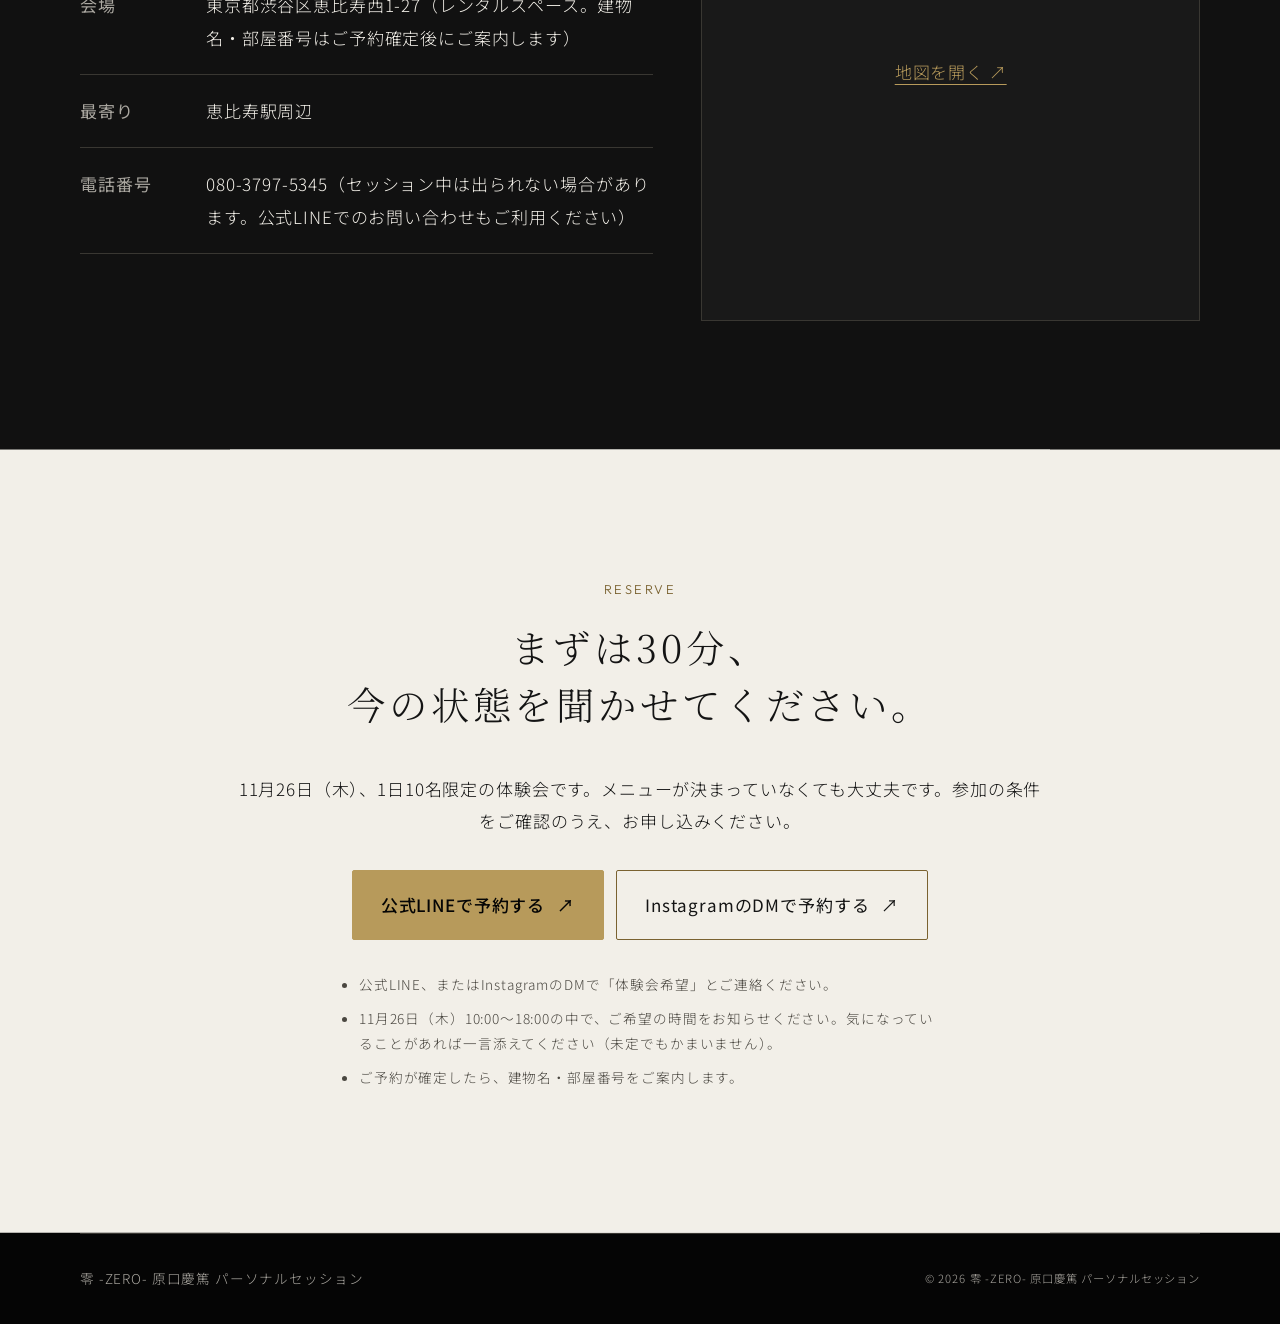
==== commit 00ef63a2: "update: ケア体験会の開催日時（11/26 10:00〜18:00）と会場住所を掲載 Co-Authored-By: Claude Opus 5.5 <noreply@anthropic.com" ====
--- a/care/index.html
+++ b/care/index.html
@@ -3,8 +3,8 @@
 <head>
 <meta charset="utf-8"><meta name="viewport" content="width=device-width, initial-scale=1">
 <meta name="theme-color" content="#050505">
-<title>1日10名限定 ケア体験会（30分2,000円）｜ヘッドケア・フットケア・ストレッチ｜零 -ZERO- 原口慶篤 パーソナルセッション</title><meta name="description" content="首や肩のこわばり、足の疲れ、身体の重さが気になる方へ。恵比寿駅周辺で、1日10名限定のケア体験会を行います。お一人30分・2,000円。お悩みやご希望を伺い、ヘッドケア・フットケア・ストレッチなどから内容を一緒に考えます。">
-<meta property="og:type" content="website"><meta property="og:locale" content="ja_JP"><meta property="og:title" content="1日10名限定 ケア体験会（30分2,000円）｜ヘッドケア・フットケア・ストレッチ｜零 -ZERO- 原口慶篤 パーソナルセッション"><meta property="og:description" content="首や肩のこわばり、足の疲れ、身体の重さが気になる方へ。恵比寿駅周辺で、1日10名限定のケア体験会を行います。お一人30分・2,000円。お悩みやご希望を伺い、ヘッドケア・フットケア・ストレッチなどから内容を一緒に考えます。"><link rel="canonical" href="https://noriatsu3377-hue.github.io/Fee/care/"><meta property="og:url" content="https://noriatsu3377-hue.github.io/Fee/care/"><meta property="og:site_name" content="零 -ZERO- 原口慶篤 パーソナルセッション">
+<title>11/26（木）1日10名限定 ケア体験会（30分2,000円）｜恵比寿｜ヘッドケア・フットケア・ストレッチ｜零 -ZERO- 原口慶篤 パーソナルセッション</title><meta name="description" content="首や肩のこわばり、足の疲れ、身体の重さが気になる方へ。2026年11月26日（木）10:00〜18:00、恵比寿で1日10名限定のケア体験会を行います。お一人30分・2,000円。お悩みやご希望を伺い、ヘッドケア・フットケア・ストレッチなどから内容を一緒に考えます。">
+<meta property="og:type" content="website"><meta property="og:locale" content="ja_JP"><meta property="og:title" content="11/26（木）1日10名限定 ケア体験会（30分2,000円）｜恵比寿｜ヘッドケア・フットケア・ストレッチ｜零 -ZERO- 原口慶篤 パーソナルセッション"><meta property="og:description" content="首や肩のこわばり、足の疲れ、身体の重さが気になる方へ。2026年11月26日（木）10:00〜18:00、恵比寿で1日10名限定のケア体験会を行います。お一人30分・2,000円。お悩みやご希望を伺い、ヘッドケア・フットケア・ストレッチなどから内容を一緒に考えます。"><link rel="canonical" href="https://noriatsu3377-hue.github.io/Fee/care/"><meta property="og:url" content="https://noriatsu3377-hue.github.io/Fee/care/"><meta property="og:site_name" content="零 -ZERO- 原口慶篤 パーソナルセッション">
 <link rel="preconnect" href="https://fonts.googleapis.com"><link rel="preconnect" href="https://fonts.gstatic.com" crossorigin>
 <link href="https://fonts.googleapis.com/css2?family=Noto+Sans+JP:wght@300;400&family=Noto+Serif+JP:wght@300&family=Outfit:wght@200;300;400&display=swap" rel="stylesheet">
 <link rel="stylesheet" href="assets/style.css"><script src="assets/main.js" defer></script>
@@ -13,17 +13,17 @@
 <a class="skip-link" href="#main">本文へスキップ</a>
 <header class="header wrap"><div class="brand"><div>零 -ZERO- 原口慶篤 パーソナルセッション<p>ヘッドケア・フットケア・ストレッチの体験会</p></div></div><a class="btn btn-sm" href="https://lin.ee/N27gGW2" rel="noopener">公式LINEで予約する<span class="sr-only">（公式LINEが開きます）</span><span aria-hidden="true"> ↗</span></a></header>
 <main id="main">
-<section class="hero wrap" aria-labelledby="hero-title"><div><p class="eyebrow">ヘッドケア・フットケア・ストレッチの体験会</p><h1 id="hero-title">ずっと気になっていた<br>身体のこと、<br>あきらめる前に<br>聞かせてください。</h1><div class="hero-offer" role="group" aria-label="体験会の限定価格"><p class="offer-limit"><span class="offer-limit-big">1日10名</span>限定</p><div class="offer-price"><p class="offer-normal"><span>通常 30分メニュー</span><s>5,500円</s></p><span class="offer-arrow" aria-hidden="true">→</span><p class="offer-now"><span>体験価格 30分</span><strong>2,000円</strong><small>（税込）</small></p></div><p class="offer-note">体験会の期間限定価格です。参加の条件があります。</p></div><p class="lead">いろいろ試したけれど変わらなかった。どこに相談したらいいか分からなかった。そんな方にこそ、まっすぐ向き合います。</p><div class="hero-points"><ul><li>メニューは決めずに来られます</li><li>強さや進め方はその場でご相談</li><li>専門的な知識は必要ありません</li></ul></div><div class="cta-group"><a class="btn" href="https://lin.ee/N27gGW2" rel="noopener">公式LINEで予約する<span class="sr-only">（公式LINEが開きます）</span><span aria-hidden="true"> ↗</span></a><a class="btn btn-outline" href="https://ig.me/m/workout_norio10" rel="noopener">InstagramのDMで予約する<span class="sr-only">（Instagramが開きます）</span><span aria-hidden="true"> ↗</span></a></div></div><div class="hero-visual"><img class="photo" src="assets/img/hero.jpg" alt="担当者がお客様の肩まわりを確認している様子" style="--focus:60% 30%;--focus-m:60% 30%;--ratio:5/4" loading="eager" fetchpriority="high" width="1600" height="1067"></div></section>
+<section class="hero wrap" aria-labelledby="hero-title"><div><p class="eyebrow">11月26日（木）開催｜ヘッドケア・フットケア・ストレッチの体験会</p><h1 id="hero-title">ずっと気になっていた<br>身体のこと、<br>あきらめる前に<br>聞かせてください。</h1><div class="hero-offer" role="group" aria-label="体験会の限定価格"><p class="offer-date">2026年11月26日（木）<span>10:00〜18:00</span></p><p class="offer-limit"><span class="offer-limit-big">1日10名</span>限定</p><div class="offer-price"><p class="offer-normal"><span>通常 30分メニュー</span><s>5,500円</s></p><span class="offer-arrow" aria-hidden="true">→</span><p class="offer-now"><span>体験価格 30分</span><strong>2,000円</strong><small>（税込）</small></p></div><p class="offer-note">体験会の期間限定価格です。参加の条件があります。</p></div><p class="lead">いろいろ試したけれど変わらなかった。どこに相談したらいいか分からなかった。そんな方にこそ、まっすぐ向き合います。</p><div class="hero-points"><ul><li>メニューは決めずに来られます</li><li>強さや進め方はその場でご相談</li><li>専門的な知識は必要ありません</li></ul></div><div class="cta-group"><a class="btn" href="https://lin.ee/N27gGW2" rel="noopener">公式LINEで予約する<span class="sr-only">（公式LINEが開きます）</span><span aria-hidden="true"> ↗</span></a><a class="btn btn-outline" href="https://ig.me/m/workout_norio10" rel="noopener">InstagramのDMで予約する<span class="sr-only">（Instagramが開きます）</span><span aria-hidden="true"> ↗</span></a></div></div><div class="hero-visual"><img class="photo" src="assets/img/hero.jpg" alt="担当者がお客様の肩まわりを確認している様子" style="--focus:60% 30%;--focus-m:60% 30%;--ratio:5/4" loading="eager" fetchpriority="high" width="1600" height="1067"></div></section>
 <section class="section soft" aria-labelledby="empathy-title"><div class="wrap narrow"><span class="section-eyebrow" aria-hidden="true">TROUBLE</span><h2 id="empathy-title">こんなこと、ありませんか。</h2><ul class="empathy"><li><h3>首や肩が、いつもこわばっている</h3><p>パソコンやスマートフォンを見る時間が長く、気づくと肩に力が入っている。</p></li><li><h3>夕方になると、足が重い</h3><p>立ち仕事や歩いた日、座りっぱなしの日。足の疲れが残りやすい。</p></li><li><h3>なんとなく、身体が重たい</h3><p>どこが、とはっきり言えないけれど、すっきりしない日が続いている。</p></li><li><h3>何を選べばいいか、わからない</h3><p>ヘッドケア、フットケア、ストレッチ。どれが自分に合うのか迷ってしまう。</p></li></ul><p class="closing">どれか一つでも、はっきりしなくても大丈夫です。まずは今の状態を聞かせてください。</p></div></section>
 <section class="section wrap" aria-labelledby="concept-title"><span class="section-eyebrow" aria-hidden="true">CONCEPT</span><h2 id="concept-title">メニューを選ぶ前に、<br>まずお話を聞きます。</h2><p class="section-lead">決まったコースに当てはめるのではなく、その日の状態とご希望から内容を考えます。</p><ol class="concept"><li><h3>まずはお話を聞く</h3><p>気になっているところ、最近の過ごし方、お仕事や家でのこと。話しやすいことからで大丈夫です。</p></li><li><h3>状態やご希望を確認する</h3><p>身体の動かしやすさや、触れられて心地よい強さ、今日どう過ごしたいかを一緒に確かめます。</p></li><li><h3>内容を相談して決める</h3><p>ヘッドケア・フットケア・ストレッチなどから、その日の内容をご提案し、納得いただいてから始めます。</p></li></ol></section>
 <section class="section wrap care" aria-labelledby="care-title"><span class="section-eyebrow" aria-hidden="true">CARE MENU</span><h2 id="care-title">ご相談いただけるケア</h2><p class="section-lead">実際の内容や時間は、当日の状態とご希望を伺ってから決めます。</p><article class="care-row"><div><img class="photo" src="assets/img/head.jpg" alt="あおむけの姿勢で、首まわりを手でケアしている様子" style="--focus:60% 50%;--focus-m:60% 50%" loading="lazy" width="592" height="444"></div><div class="care-text"><span class="index" aria-hidden="true">01</span><h3>ヘッドケア</h3><p>頭、顔まわり、首まわりを中心に、手でゆっくりケアしていきます。</p><p class="example"><span>相談例</span>「画面を見る時間が長くて、頭まわりが重く感じる」</p></div></article><article class="care-row"><div><img class="photo" src="assets/img/foot.jpg" alt="足元をケアしている様子" style="--focus:50% 12%;--focus-m:50% 10%" loading="lazy" width="1200" height="1200"></div><div class="care-text"><span class="index" aria-hidden="true">02</span><h3>フットケア</h3><p>足裏から足元、ふくらはぎを中心に、やさしくケアします。</p><p class="example"><span>相談例</span>「一日立っていて、足がだるい」</p></div></article><article class="care-row"><div><img class="photo" src="assets/img/stretch.jpg" alt="担当者がお客様の腕をストレッチしている様子" style="--focus:38% 30%;--focus-m:38% 28%" loading="lazy" width="1400" height="1303"></div><div class="care-text"><span class="index" aria-hidden="true">03</span><h3>ストレッチ</h3><p>身体の硬さや動かしにくさを確認しながら、無理のない範囲でゆっくり伸ばしていきます。</p><p class="example"><span>相談例</span>「激しい運動は不安だけど、少し身体を動かしたい」</p></div></article><div class="mid-cta"><div class="cta-group"><a class="btn" href="https://lin.ee/N27gGW2" rel="noopener">公式LINEで予約する<span class="sr-only">（公式LINEが開きます）</span><span aria-hidden="true"> ↗</span></a><a class="btn btn-outline" href="https://ig.me/m/workout_norio10" rel="noopener">InstagramのDMで予約する<span class="sr-only">（Instagramが開きます）</span><span aria-hidden="true"> ↗</span></a></div></div></section>
 <section class="section combo-band" aria-labelledby="combo-title"><div class="wrap narrow"><span class="section-eyebrow" aria-hidden="true">EXAMPLE</span><h2 id="combo-title">たとえば、こんな日に</h2><p class="disclaimer">ご相談の一例です。実際の内容は、当日の状態や30分という時間に合わせて決めます。</p><ul class="combos"><li><h3>足を中心に相談したい日</h3><p>フットケアを中心に、必要に応じて軽いストレッチを組み合わせるなど。</p></li><li><h3>頭まわりをゆっくりケアしたい日</h3><p>ヘッドケアを中心に、首や肩まわりもあわせて見ていくなど。</p></li><li><h3>全身をゆっくり伸ばしたい日</h3><p>ストレッチを中心に、気になるところを少しずつケアしていくなど。</p></li></ul></div></section>
-<section class="section wrap narrow" aria-labelledby="flow-title"><span class="section-eyebrow" aria-hidden="true">FLOW</span><h2 id="flow-title">初めての方の流れ</h2><ol class="timeline"><li><h3>ご予約</h3><p>公式LINE、またはInstagramのDMからご連絡ください。日程が決まりしだい、日時を調整します。内容は決めずに来ていただいて大丈夫です。</p></li><li><h3>お話を伺う</h3><p>気になっていること、お仕事や生活の様子、ご希望、苦手なことなどを伺います。</p></li><li><h3>内容のご相談とケア</h3><p>30分の中で、その日のケアの内容をご提案し、納得いただいてから始めます。強さや進め方は途中でもお伝えください。</p></li><li><h3>写真撮影</h3><p>担当者とのツーショット写真を撮らせてください。お顔を出したくない方は、掲載時にモザイクを入れます。</p></li><li><h3>アンケートと投稿</h3><p>スマートフォンでアンケートにご回答いただき、Instagramで担当者のアカウントをメンションして投稿してください。無理な勧誘や継続契約は行いません。</p></li></ol></section>
-<section class="section soft" aria-labelledby="staff-title"><div class="wrap"><span class="section-eyebrow" aria-hidden="true">STAFF</span><h2 id="staff-title">担当者と会場の雰囲気</h2><article class="staff-row"><div><img class="photo" src="assets/img/staff.jpg" alt="担当の原口慶篤" style="--focus:50% 10%;--focus-m:50% 10%;--ratio:3/4" loading="lazy" width="800" height="1200"></div><div><h3>原口 慶篤（はらぐち のりあつ）</h3><p>パーソナルトレーナー／整体師／コンディショニング講師</p><p>12年以上、パーソナルトレーニングや整体、コンディショニングの現場で、一人ひとりの身体と向き合ってきました。最初から方法を一つに決めず、今の状態とご希望を伺ってから、その日に合う内容を一緒に考えます。</p><ul><li>トレーナー歴12年以上</li><li>NASM-PES</li><li>NSCA-CPT</li><li>人体解剖実習 5回修了</li><li>赤十字救急法救急員</li></ul></div></article><div class="room-row"><ul class="atmosphere"><li>恵比寿駅周辺のプライベートなレンタルスペースで、一対一で行います。</li><li>固定の店舗ではないため、ご予約確定後に詳しい場所をご案内します。</li></ul></div></div></section>
-<section class="section wrap narrow" aria-labelledby="menu-title"><span class="section-eyebrow" aria-hidden="true">PRICE</span><h2 id="menu-title">体験会の内容・料金</h2><div class="event-card"><p class="event-price"><span class="event-label">体験価格</span><strong>2,000円</strong><span>（税込・お一人30分）</span></p><p class="event-normal">通常の30分メニュー（ヘッド・フット・ストレッチ）は各5,500円</p><dl class="event-dl"><div><dt>開催日</dt><dd>日程は決まりしだい、公式LINEとInstagramでお知らせします</dd></div><div><dt>定員</dt><dd>1日10名限定</dd></div><div><dt>会場</dt><dd>恵比寿駅周辺のレンタルスペース（ご予約確定後、詳しい場所をご案内します）</dd></div></dl></div><table class="menu-table"><thead><tr><th scope="col">メニュー</th><th scope="col">時間</th><th scope="col">料金</th></tr></thead><tbody><tr><th scope="row">ケア体験（30分）<span class="menu-desc">お話を伺い、ヘッドケア・フットケア・ストレッチなどから、その日の内容を一緒に決めます。</span></th><td data-label="時間">30分</td><td data-label="料金">2,000円</td></tr></tbody></table><p class="menu-note">通常の30分メニュー（ヘッドセラピー・フットセラピー・パーソナルストレッチ）は各5,500円です。体験会は、参加の条件にご協力いただける方に限り2,000円で受けられます。</p><p class="menu-note">表示はすべて税込です。</p><p class="menu-note">お支払いはセッション当日に、クレジットカード（VISA、Mastercard、JCB など）または現金でお願いします。</p><p class="menu-note">ご予約の変更・キャンセルは、前日まで無料です。当日のキャンセル・日時変更と無断キャンセルは、セッション料金の100％を頂戴します。</p><p class="menu-note"><a href="https://noriatsu3377-hue.github.io/Fee/legal.html#cancel" rel="noopener">キャンセルポリシー・利用規約を見る</a></p><aside class="notices"><h3>注意事項</h3><ul><li>本サービスは医療行為ではなく、診断や治療を目的としたものではありません。</li><li>持病や通院中の疾患、妊娠、服薬、けがなどがある場合は、事前にお知らせください。</li><li>強い痛み、急な腫れ、発熱、しびれなどがある場合は、医療機関へのご相談をご案内することがあります。</li><li>身体の変化や感じ方には個人差があります。内容はその日の状態によって変わります。</li><li>参加の条件にご同意いただけない場合は、体験会価格ではなく通常料金でのご案内となります。</li></ul></aside></section>
+<section class="section wrap narrow" aria-labelledby="flow-title"><span class="section-eyebrow" aria-hidden="true">FLOW</span><h2 id="flow-title">初めての方の流れ</h2><ol class="timeline"><li><h3>ご予約</h3><p>公式LINE、またはInstagramのDMで、11月26日（木）10:00〜18:00の中からご希望の時間をお知らせください。内容は決めずに来ていただいて大丈夫です。</p></li><li><h3>お話を伺う</h3><p>気になっていること、お仕事や生活の様子、ご希望、苦手なことなどを伺います。</p></li><li><h3>内容のご相談とケア</h3><p>30分の中で、その日のケアの内容をご提案し、納得いただいてから始めます。強さや進め方は途中でもお伝えください。</p></li><li><h3>写真撮影</h3><p>担当者とのツーショット写真を撮らせてください。お顔を出したくない方は、掲載時にモザイクを入れます。</p></li><li><h3>アンケートと投稿</h3><p>スマートフォンでアンケートにご回答いただき、Instagramで担当者のアカウントをメンションして投稿してください。無理な勧誘や継続契約は行いません。</p></li></ol></section>
+<section class="section soft" aria-labelledby="staff-title"><div class="wrap"><span class="section-eyebrow" aria-hidden="true">STAFF</span><h2 id="staff-title">担当者と会場の雰囲気</h2><article class="staff-row"><div><img class="photo" src="assets/img/staff.jpg" alt="担当の原口慶篤" style="--focus:50% 10%;--focus-m:50% 10%;--ratio:3/4" loading="lazy" width="800" height="1200"></div><div><h3>原口 慶篤（はらぐち のりあつ）</h3><p>パーソナルトレーナー／整体師／コンディショニング講師</p><p>12年以上、パーソナルトレーニングや整体、コンディショニングの現場で、一人ひとりの身体と向き合ってきました。最初から方法を一つに決めず、今の状態とご希望を伺ってから、その日に合う内容を一緒に考えます。</p><ul><li>トレーナー歴12年以上</li><li>NASM-PES</li><li>NSCA-CPT</li><li>人体解剖実習 5回修了</li><li>赤十字救急法救急員</li></ul></div></article><div class="room-row"><ul class="atmosphere"><li>恵比寿駅周辺のプライベートなレンタルスペースで、一対一で行います。</li><li>固定の店舗ではないため、建物名・部屋番号はご予約確定後にご案内します。</li></ul></div></div></section>
+<section class="section wrap narrow" aria-labelledby="menu-title"><span class="section-eyebrow" aria-hidden="true">PRICE</span><h2 id="menu-title">体験会の内容・料金</h2><div class="event-card"><p class="event-price"><span class="event-label">体験価格</span><strong>2,000円</strong><span>（税込・お一人30分）</span></p><p class="event-normal">通常の30分メニュー（ヘッド・フット・ストレッチ）は各5,500円</p><dl class="event-dl"><div><dt>開催日</dt><dd>2026年11月26日（木）</dd></div><div><dt>時間帯</dt><dd>10:00〜18:00（お一人30分・完全予約制）</dd></div><div><dt>定員</dt><dd>1日10名限定</dd></div><div><dt>会場</dt><dd>東京都渋谷区恵比寿西1-27（レンタルスペース。建物名・部屋番号はご予約確定後にご案内します）</dd></div></dl></div><table class="menu-table"><thead><tr><th scope="col">メニュー</th><th scope="col">時間</th><th scope="col">料金</th></tr></thead><tbody><tr><th scope="row">ケア体験（30分）<span class="menu-desc">お話を伺い、ヘッドケア・フットケア・ストレッチなどから、その日の内容を一緒に決めます。</span></th><td data-label="時間">30分</td><td data-label="料金">2,000円</td></tr></tbody></table><p class="menu-note">通常の30分メニュー（ヘッドセラピー・フットセラピー・パーソナルストレッチ）は各5,500円です。体験会は、参加の条件にご協力いただける方に限り2,000円で受けられます。</p><p class="menu-note">表示はすべて税込です。</p><p class="menu-note">お支払いはセッション当日に、クレジットカード（VISA、Mastercard、JCB など）または現金でお願いします。</p><p class="menu-note">ご予約の変更・キャンセルは、前日まで無料です。当日のキャンセル・日時変更と無断キャンセルは、セッション料金の100％を頂戴します。</p><p class="menu-note"><a href="https://noriatsu3377-hue.github.io/Fee/legal.html#cancel" rel="noopener">キャンセルポリシー・利用規約を見る</a></p><aside class="notices"><h3>注意事項</h3><ul><li>本サービスは医療行為ではなく、診断や治療を目的としたものではありません。</li><li>持病や通院中の疾患、妊娠、服薬、けがなどがある場合は、事前にお知らせください。</li><li>強い痛み、急な腫れ、発熱、しびれなどがある場合は、医療機関へのご相談をご案内することがあります。</li><li>身体の変化や感じ方には個人差があります。内容はその日の状態によって変わります。</li><li>参加の条件にご同意いただけない場合は、体験会価格ではなく通常料金でのご案内となります。</li></ul></aside></section>
 <section class="section conditions" aria-labelledby="cond-title"><div class="wrap narrow"><span class="section-eyebrow" aria-hidden="true">CONDITIONS</span><h2 id="cond-title">参加の条件</h2><p class="section-lead">体験会は、今後のご案内づくりにご協力いただける方に向けた特別価格です。お申し込みの前に、次の内容をご確認ください。</p><ol class="cond-list"><li>施術後に、担当者とのツーショット写真を撮らせてください。</li><li>Instagramで、担当者のアカウント（@workout_norio10）をメンションして投稿してください。</li><li>施術後のアンケートにご回答ください（スマートフォンで数分です）。</li><li>撮影した写真と感想を、今後のホームページ（LP）やSNSでご紹介することにご同意ください。</li></ol><p class="cond-note">お顔を出したくない方は、モザイクを入れて掲載します。掲載方法とお名前の表記は、アンケートで選べます。</p><p class="cond-note small">掲載前に内容を確認したい場合や、同意を取り消したい場合は、公式LINEでご連絡ください。</p></div></section>
-<section class="section wrap narrow faq" aria-labelledby="faq-title"><span class="section-eyebrow" aria-hidden="true">FAQ</span><h2 id="faq-title">よくあるご質問</h2><details><summary>どのメニューにするか決まっていなくても大丈夫ですか？</summary><p>はい、大丈夫です。お話を伺ってから、その日の内容を一緒に決めます。</p></details><details><summary>顔を出さずに参加できますか？</summary><p>はい。写真の撮影にはご協力いただきますが、掲載時にお顔へモザイクを入れることができます。掲載方法とお名前の表記は、アンケートで選べます。</p></details><details><summary>写真や感想は、どこで使われますか？</summary><p>今後のホームページ（LP）やSNSで、施術の様子やお客様の声としてご紹介します。掲載前に確認したい場合や、同意を取り消したい場合は、公式LINEでご連絡ください。</p></details><details><summary>どんな服装で行けばいいですか？</summary><p>Tシャツやジャージなど、動きやすい服装でお越しいただくか、お持ちください。ジーンズなど硬い素材の服は避けていただくと安心です。お着替えのスペースはご用意しています。</p></details><details><summary>強い刺激が苦手です。</summary><p>強さはご希望に合わせて調整します。途中でも、遠慮なくお声がけください。</p></details><details><summary>予約はどうすればいいですか？</summary><p>公式LINE、またはInstagramのDMで受け付けています。「体験会希望」とお送りください。1日10名限定のため、枠が埋まりしだい締め切ります。</p></details><details><summary>場所はどこですか？</summary><p>恵比寿駅周辺のプライベートなレンタルスペースです。ご予約が確定しましたら、詳しい場所をご案内します。</p></details><details><summary>病院の代わりになりますか？</summary><p>当店は医療機関ではなく、診断や治療は行いません。痛みが強い、通院中などの場合は、医師にご相談ください。</p></details></section>
-<section class="section soft" aria-labelledby="access-title"><div class="wrap"><span class="section-eyebrow" aria-hidden="true">ACCESS</span><h2 id="access-title">開催情報・場所</h2><div class="access"><dl><div><dt>主催</dt><dd>零 -ZERO- 原口慶篤 パーソナルセッション</dd></div><div><dt>ご予約</dt><dd>完全予約制</dd></div><div><dt>会場</dt><dd>東京・恵比寿駅周辺のプライベートなレンタルスペース（ご予約確定後、詳しい場所をご案内します）</dd></div><div><dt>最寄り</dt><dd>恵比寿駅周辺</dd></div><div><dt>電話番号</dt><dd>080-3797-5345（セッション中は出られない場合があります。公式LINEでのお問い合わせもご利用ください）</dd></div></dl></div></div></section>
-<section class="section final wrap narrow" aria-labelledby="final-title"><span class="section-eyebrow" aria-hidden="true">RESERVE</span><h2 id="final-title">まずは30分、<br>今の状態を聞かせてください。</h2><p>1日10名限定の体験会です。メニューが決まっていなくても大丈夫です。参加の条件をご確認のうえ、お申し込みください。</p><div class="cta-group"><a class="btn" href="https://lin.ee/N27gGW2" rel="noopener">公式LINEで予約する<span class="sr-only">（公式LINEが開きます）</span><span aria-hidden="true"> ↗</span></a><a class="btn btn-outline" href="https://ig.me/m/workout_norio10" rel="noopener">InstagramのDMで予約する<span class="sr-only">（Instagramが開きます）</span><span aria-hidden="true"> ↗</span></a></div><div class="booking-steps"><ul><li>公式LINE、またはInstagramのDMから「体験会希望」とご連絡ください。</li><li>日程が決まりしだい、ご都合を伺って日時を調整します。気になっていることがあれば一言添えてください（未定でもかまいません）。</li><li>ご予約が確定したら、詳しい場所をご案内します。</li></ul></div></section>
+<section class="section wrap narrow faq" aria-labelledby="faq-title"><span class="section-eyebrow" aria-hidden="true">FAQ</span><h2 id="faq-title">よくあるご質問</h2><details><summary>どのメニューにするか決まっていなくても大丈夫ですか？</summary><p>はい、大丈夫です。お話を伺ってから、その日の内容を一緒に決めます。</p></details><details><summary>顔を出さずに参加できますか？</summary><p>はい。写真の撮影にはご協力いただきますが、掲載時にお顔へモザイクを入れることができます。掲載方法とお名前の表記は、アンケートで選べます。</p></details><details><summary>写真や感想は、どこで使われますか？</summary><p>今後のホームページ（LP）やSNSで、施術の様子やお客様の声としてご紹介します。掲載前に確認したい場合や、同意を取り消したい場合は、公式LINEでご連絡ください。</p></details><details><summary>どんな服装で行けばいいですか？</summary><p>Tシャツやジャージなど、動きやすい服装でお越しいただくか、お持ちください。ジーンズなど硬い素材の服は避けていただくと安心です。お着替えのスペースはご用意しています。</p></details><details><summary>強い刺激が苦手です。</summary><p>強さはご希望に合わせて調整します。途中でも、遠慮なくお声がけください。</p></details><details><summary>予約はどうすればいいですか？</summary><p>公式LINE、またはInstagramのDMで受け付けています。「体験会希望」とご希望の時間をお送りください。1日10名限定のため、枠が埋まりしだい締め切ります。</p></details><details><summary>場所はどこですか？</summary><p>東京都渋谷区恵比寿西1-27のレンタルスペースです（恵比寿駅周辺）。建物名・部屋番号は、ご予約が確定しましたらご案内します。</p></details><details><summary>病院の代わりになりますか？</summary><p>当店は医療機関ではなく、診断や治療は行いません。痛みが強い、通院中などの場合は、医師にご相談ください。</p></details></section>
+<section class="section soft" aria-labelledby="access-title"><div class="wrap"><span class="section-eyebrow" aria-hidden="true">ACCESS</span><h2 id="access-title">開催情報・場所</h2><div class="access"><dl><div><dt>主催</dt><dd>零 -ZERO- 原口慶篤 パーソナルセッション</dd></div><div><dt>ご予約</dt><dd>完全予約制</dd></div><div><dt>会場</dt><dd>東京都渋谷区恵比寿西1-27（レンタルスペース。建物名・部屋番号はご予約確定後にご案内します）</dd></div><div><dt>最寄り</dt><dd>恵比寿駅周辺</dd></div><div><dt>電話番号</dt><dd>080-3797-5345（セッション中は出られない場合があります。公式LINEでのお問い合わせもご利用ください）</dd></div></dl><div class="map-frame"><a href="https://www.google.com/maps/search/?api=1&amp;query=%E6%9D%B1%E4%BA%AC%E9%83%BD%E6%B8%8B%E8%B0%B7%E5%8C%BA%E6%81%B5%E6%AF%94%E5%AF%BF%E8%A5%BF1-27" rel="noopener">地図を開く ↗</a></div></div></div></section>
+<section class="section final wrap narrow" aria-labelledby="final-title"><span class="section-eyebrow" aria-hidden="true">RESERVE</span><h2 id="final-title">まずは30分、<br>今の状態を聞かせてください。</h2><p>11月26日（木）、1日10名限定の体験会です。メニューが決まっていなくても大丈夫です。参加の条件をご確認のうえ、お申し込みください。</p><div class="cta-group"><a class="btn" href="https://lin.ee/N27gGW2" rel="noopener">公式LINEで予約する<span class="sr-only">（公式LINEが開きます）</span><span aria-hidden="true"> ↗</span></a><a class="btn btn-outline" href="https://ig.me/m/workout_norio10" rel="noopener">InstagramのDMで予約する<span class="sr-only">（Instagramが開きます）</span><span aria-hidden="true"> ↗</span></a></div><div class="booking-steps"><ul><li>公式LINE、またはInstagramのDMで「体験会希望」とご連絡ください。</li><li>11月26日（木）10:00〜18:00の中で、ご希望の時間をお知らせください。気になっていることがあれば一言添えてください（未定でもかまいません）。</li><li>ご予約が確定したら、建物名・部屋番号をご案内します。</li></ul></div></section>
 </main><footer class="footer wrap">零 -ZERO- 原口慶篤 パーソナルセッション<small>© 2026 零 -ZERO- 原口慶篤 パーソナルセッション</small></footer><div class="sticky-cta"><a class="btn btn-sm" href="https://lin.ee/N27gGW2" rel="noopener">公式LINEで予約する<span class="sr-only">（公式LINEが開きます）</span><span aria-hidden="true"> ↗</span></a></div>
 </body></html>
--- a/care/assets/style.css
+++ b/care/assets/style.css
@@ -187,3 +187,20 @@
 .btn:not(.btn-outline){background:#B79A5B;color:#050505;border-color:#B79A5B;font-weight:500}
 .btn:not(.btn-outline):hover,.btn:not(.btn-outline):focus-visible{background:#cdb27a;color:#050505;border-color:#cdb27a}
 @media(max-width:767px){.hero-logo{display:none}}
+
+/* セクションごとに黒と白（生成り）を交互にする */
+main > section { background: var(--paper); color: var(--ink); }
+main > section:nth-of-type(even) {
+  --paper: #F2EFE8; --alt: #F2EFE8; --card: #FFFFFF;
+  --ink: #141414; --sub: #4A4740; --faint: #66625A;
+  --gold: #7A6230; --green: var(--gold); --line: #D3CDBF;
+  color-scheme: light;
+}
+/* 幅が決まっているセクションも、背景は画面の端まで */
+main > section.wrap { box-shadow: 0 0 0 100vmax var(--paper); clip-path: inset(0 -100vmax); }
+/* 白セクションの主ボタン：金の塗りは黒文字のまま、枠線ボタンは濃い文字に */
+main > section:nth-of-type(even) .btn:not(.btn-outline) { background: #B79A5B; border-color: #B79A5B; color: #050505; }
+main > section:nth-of-type(even) .btn-outline { background: transparent; color: #141414; border-color: #7A6230; }
+main > section:nth-of-type(even) .btn-outline:hover { background: #E6E0D2; }
+.offer-date{display:flex;flex-wrap:wrap;align-items:baseline;gap:4px 12px;font-family:'Noto Serif JP',serif;font-size:1.15rem;color:var(--ink);letter-spacing:.08em;padding-bottom:10px;margin-bottom:10px;border-bottom:1px solid var(--line)}
+.offer-date span{font-family:'Outfit','Noto Sans JP',sans-serif;font-size:1rem;color:var(--gold);letter-spacing:.12em}
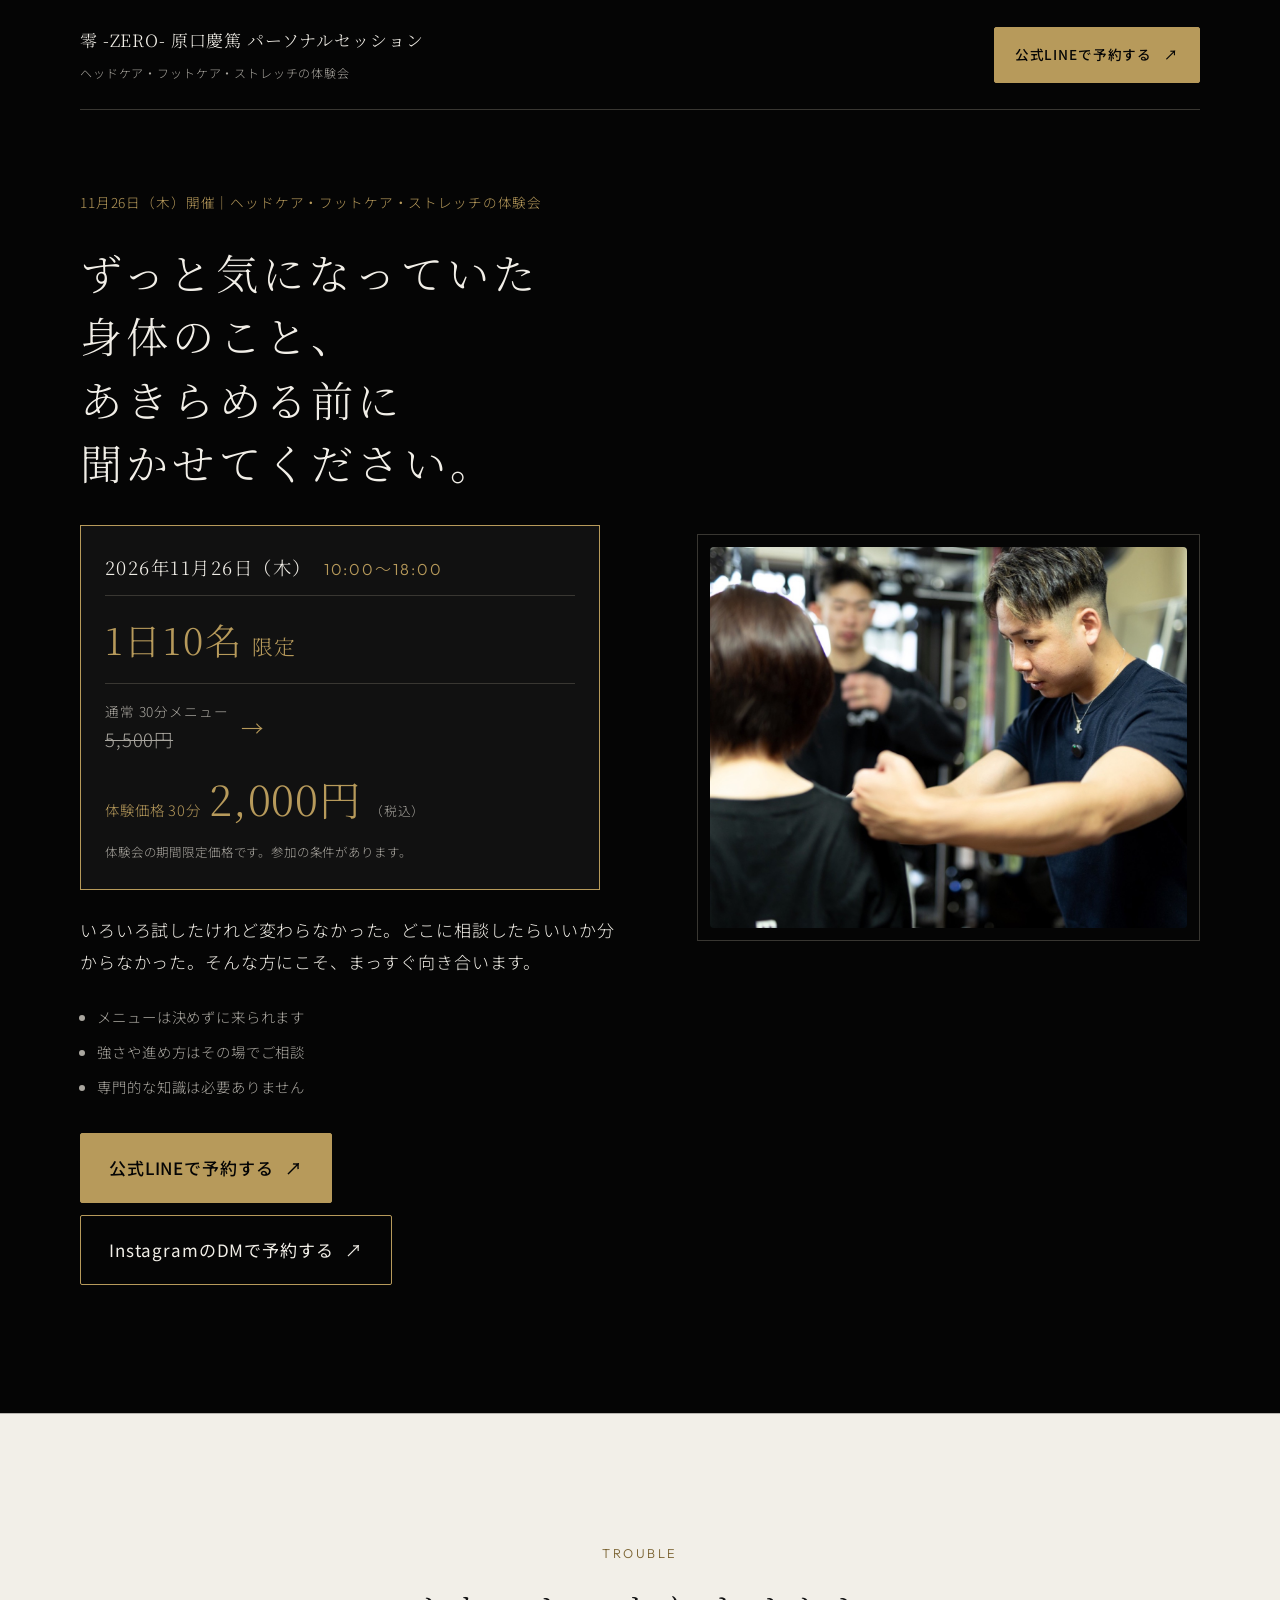
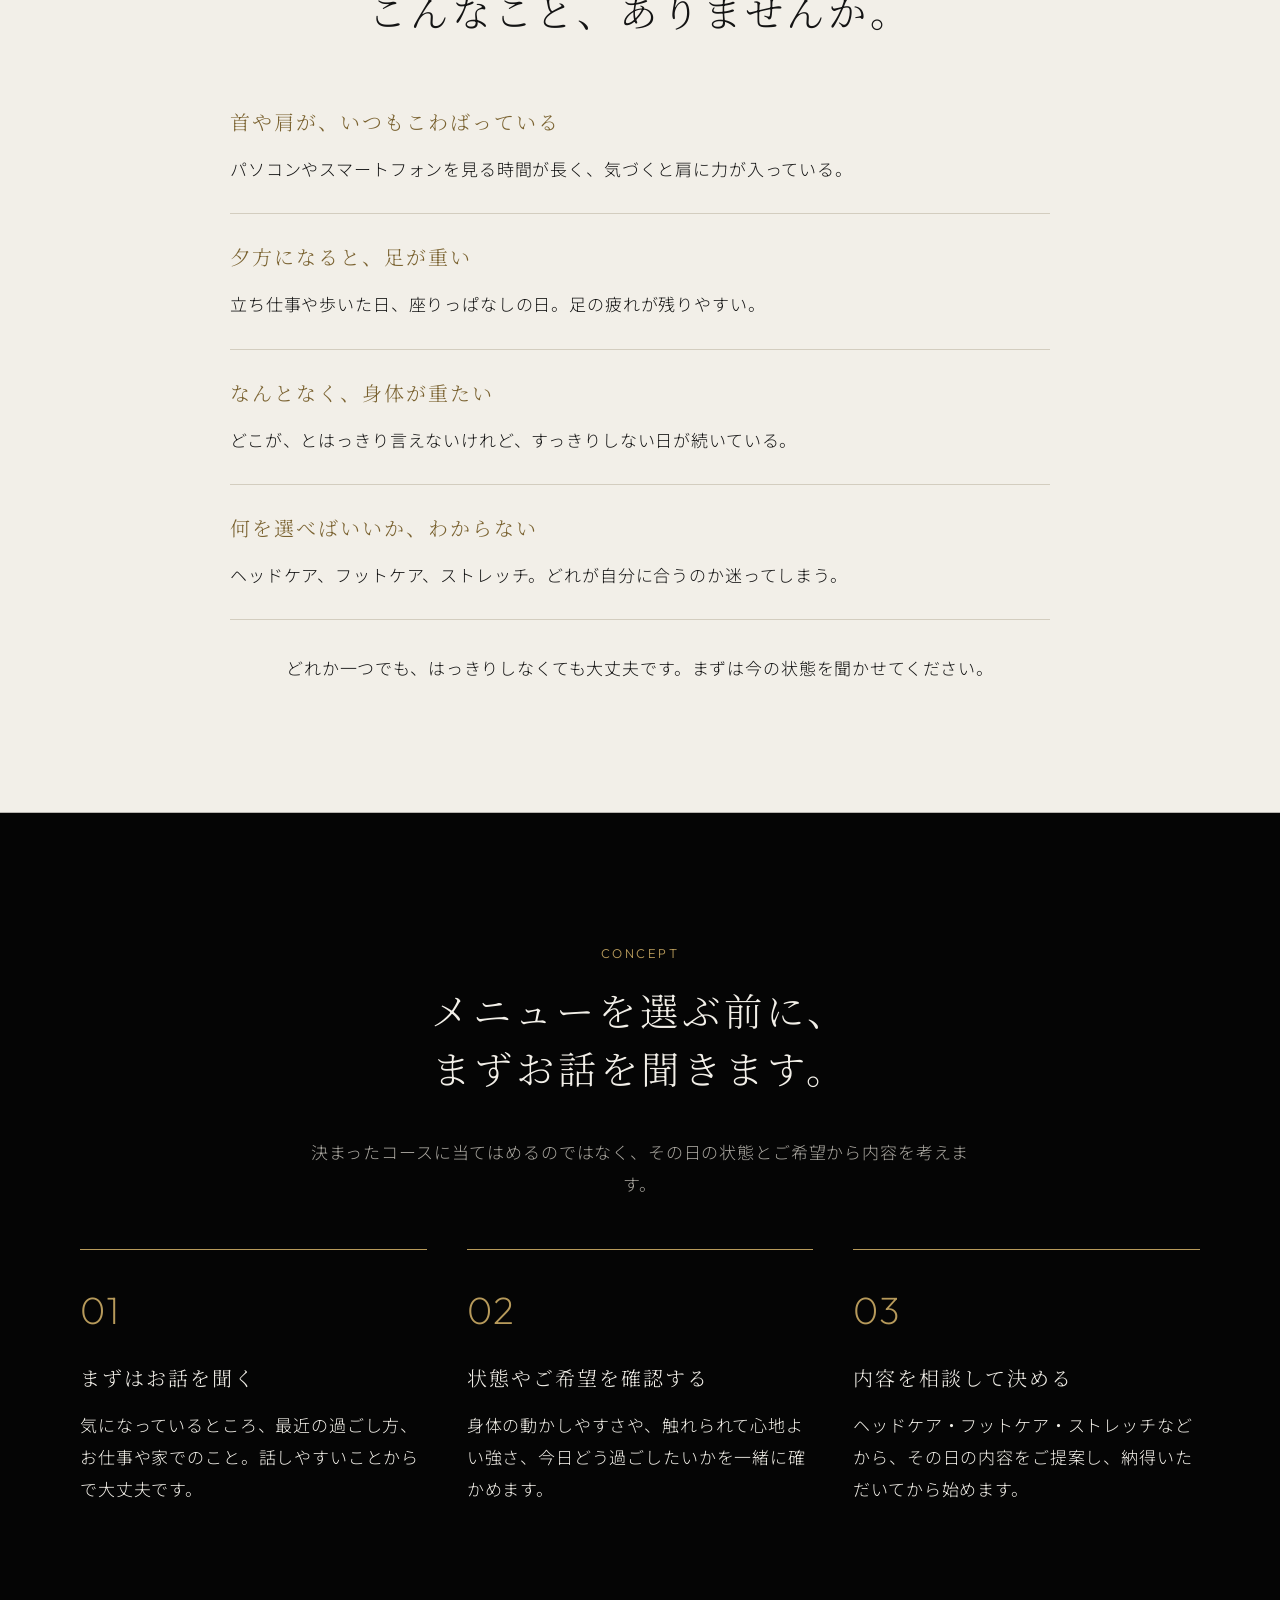
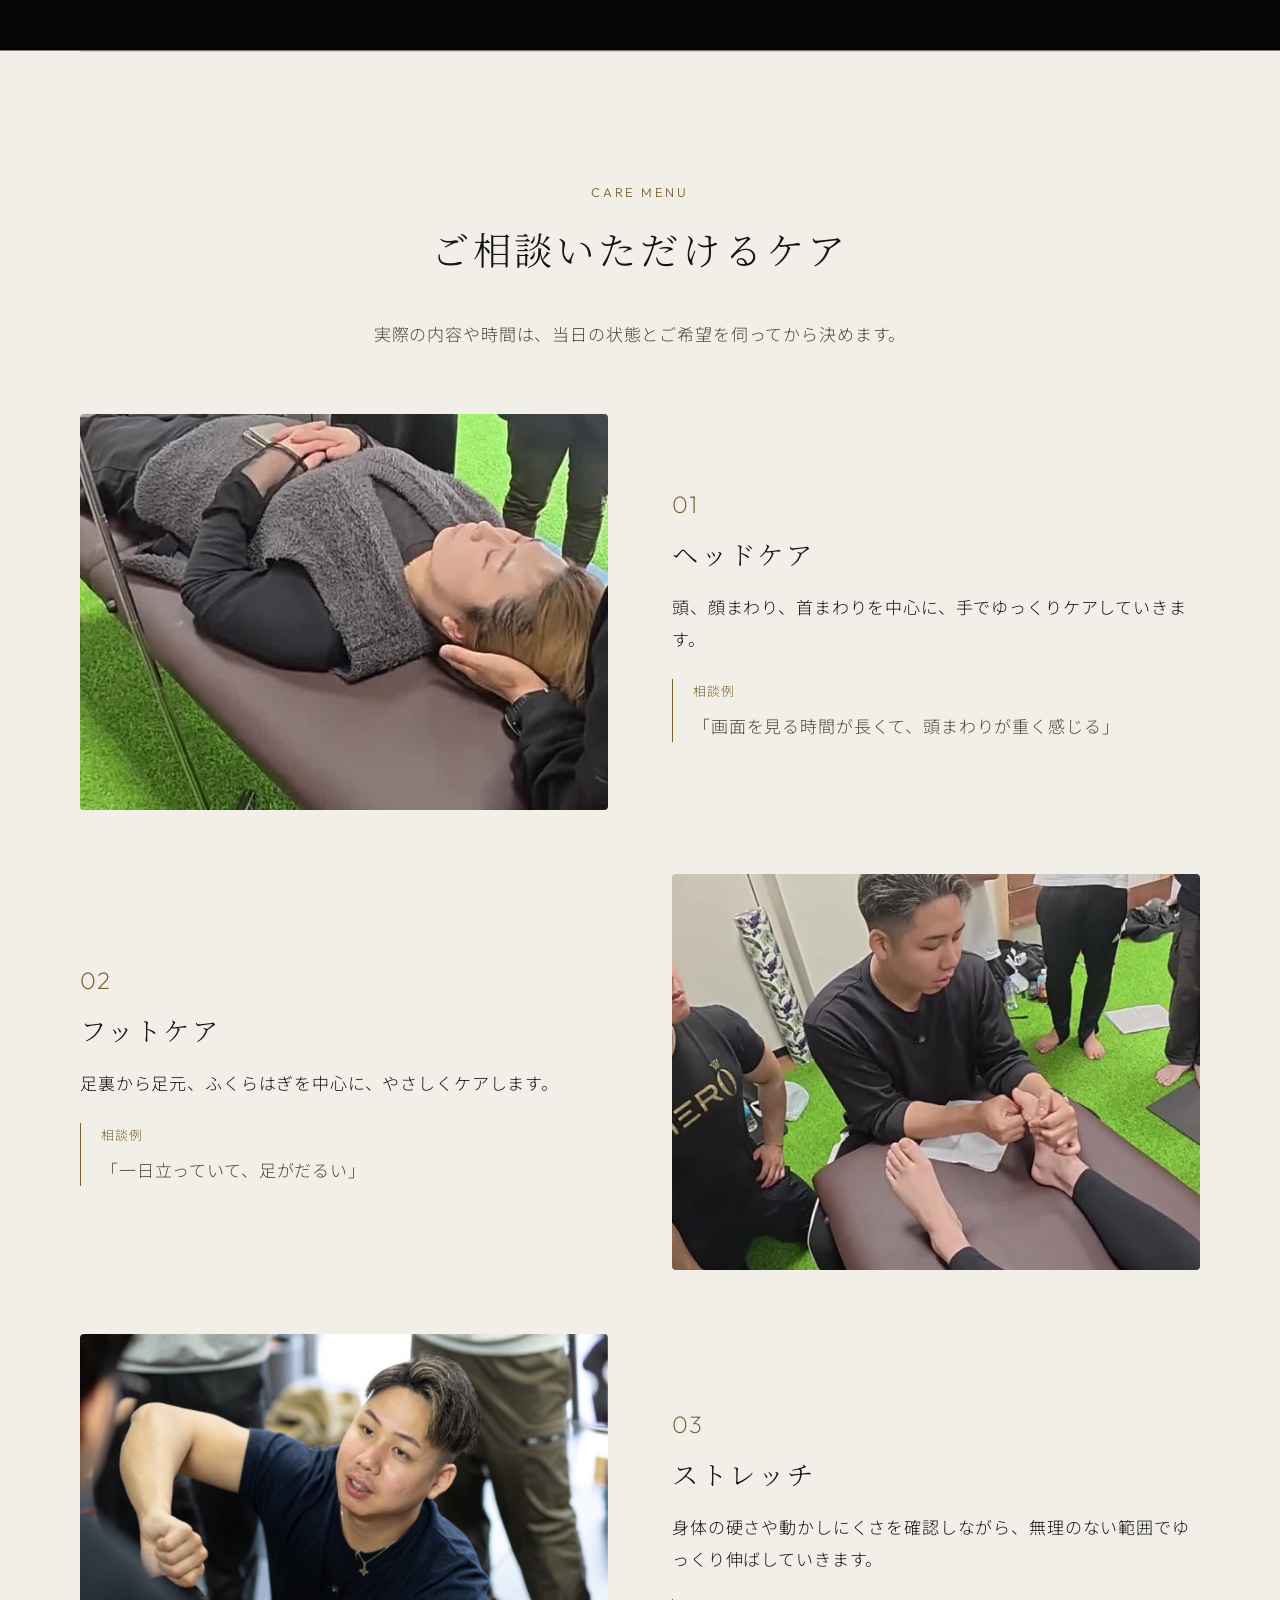
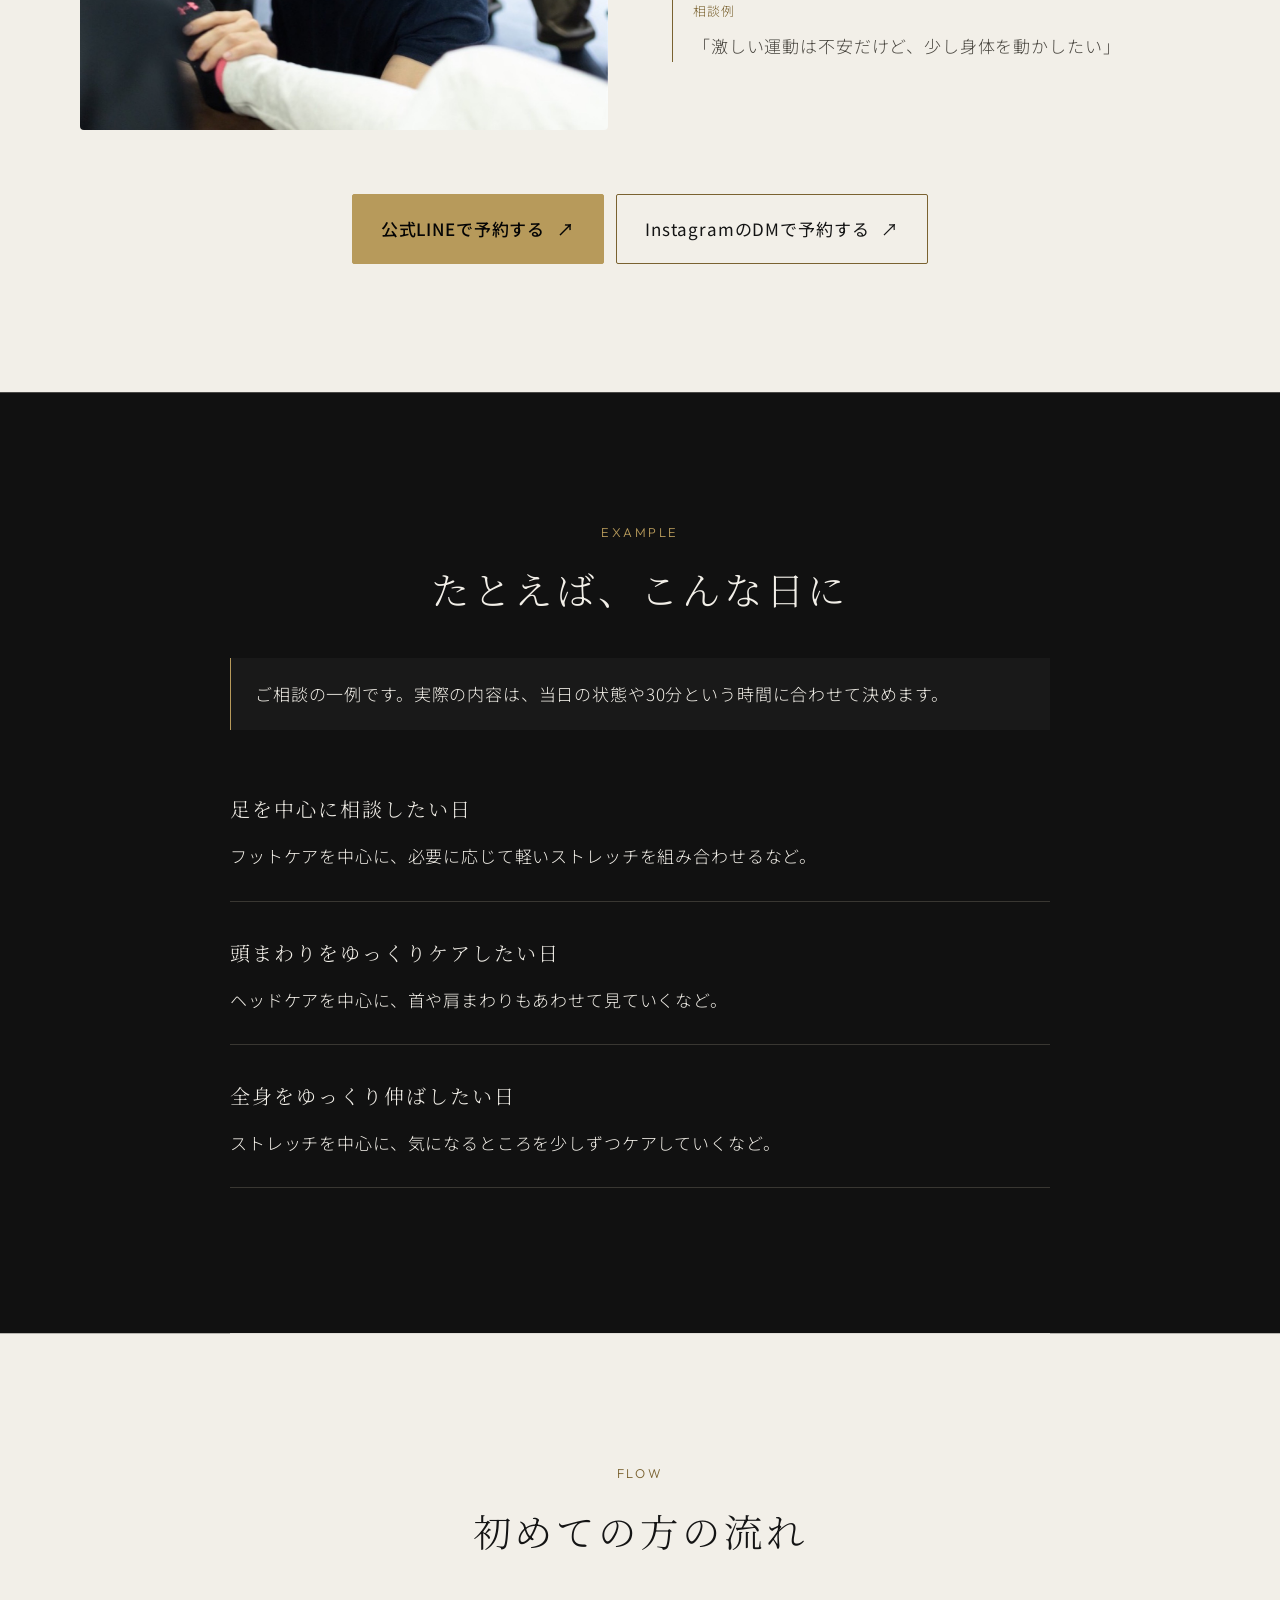
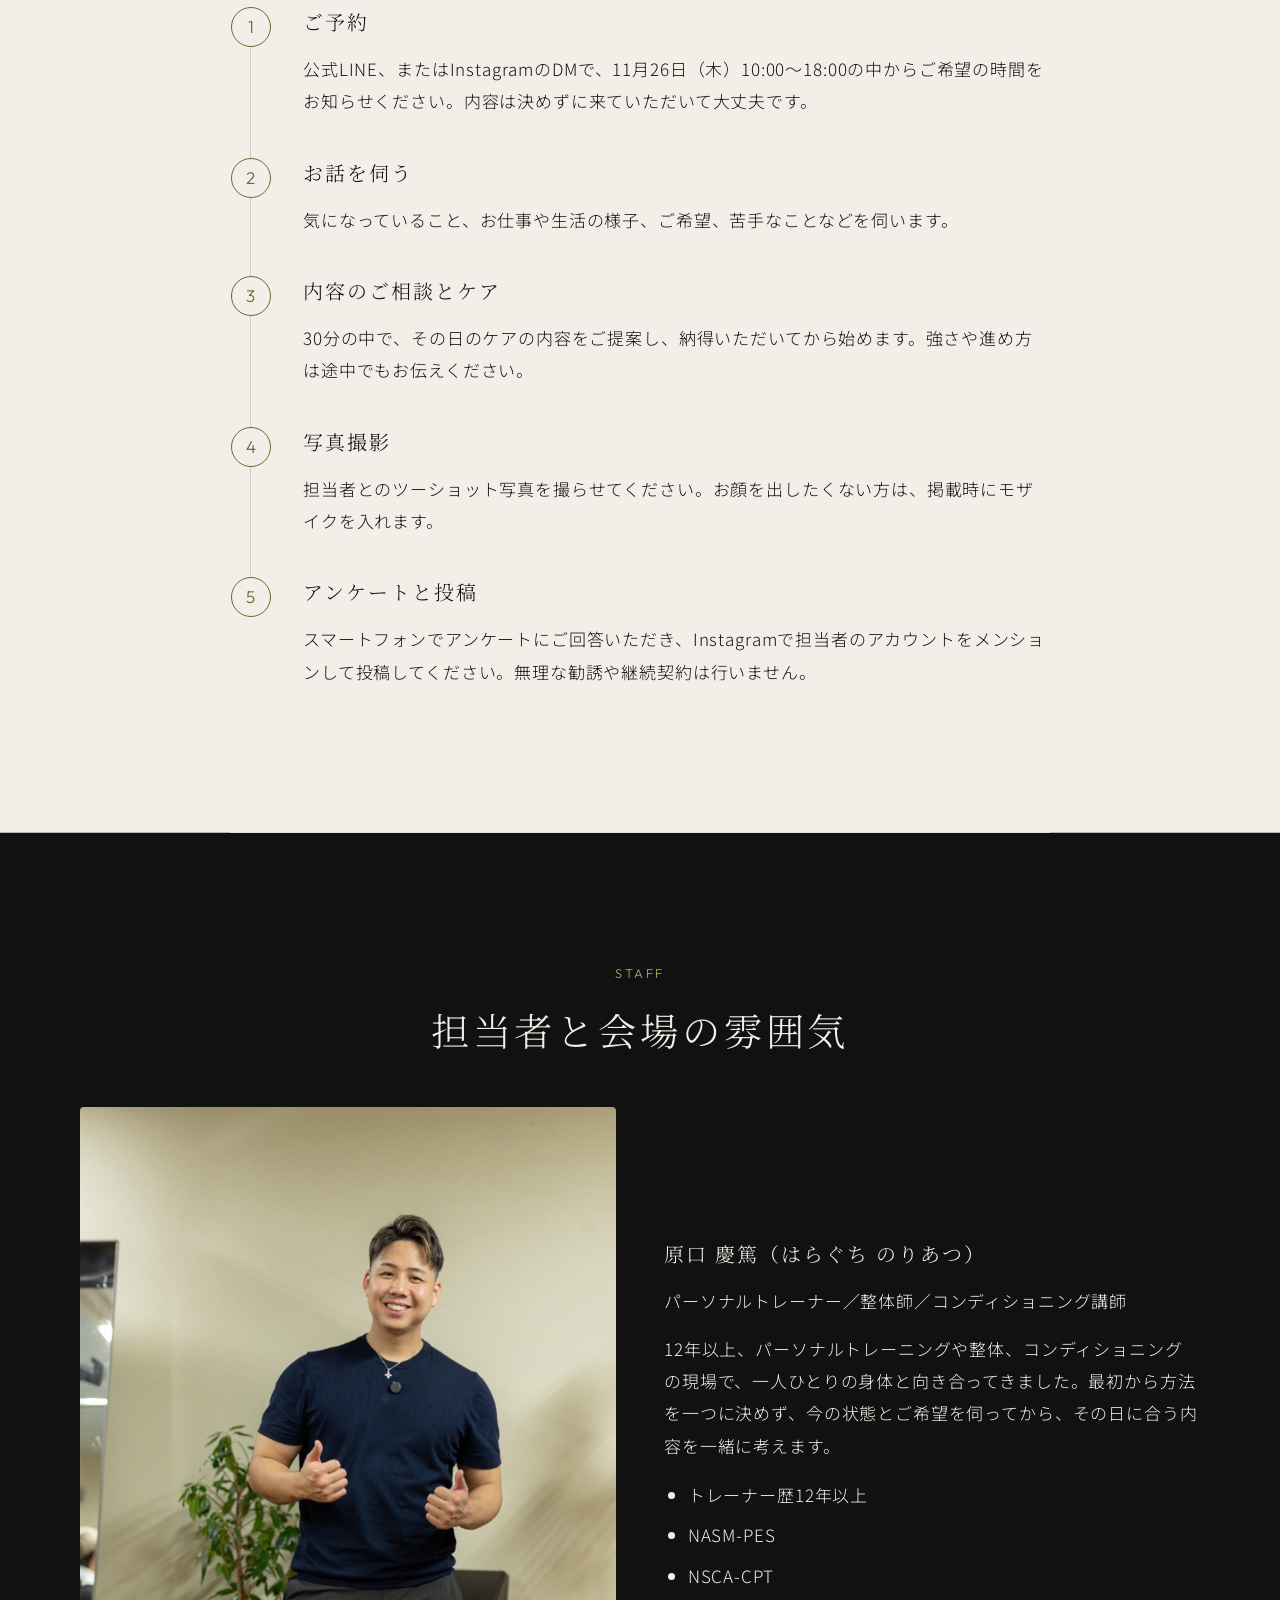
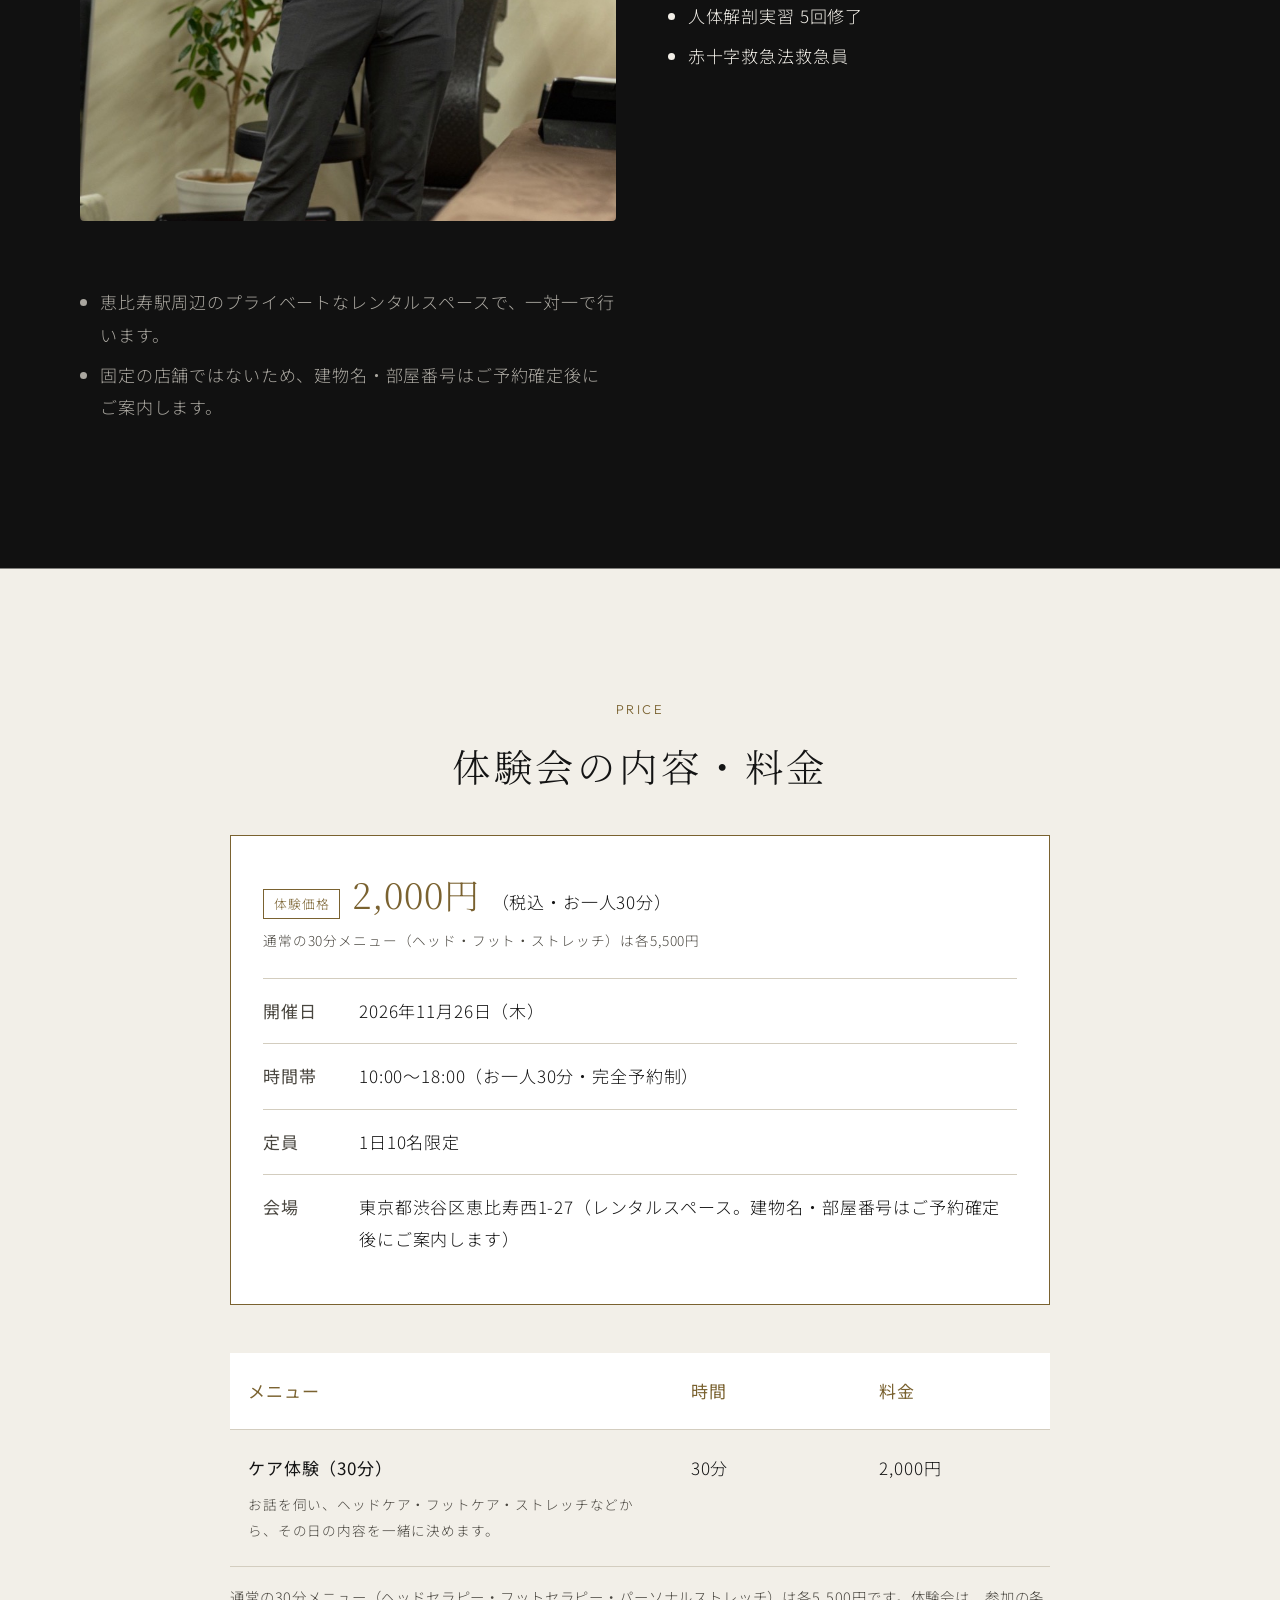
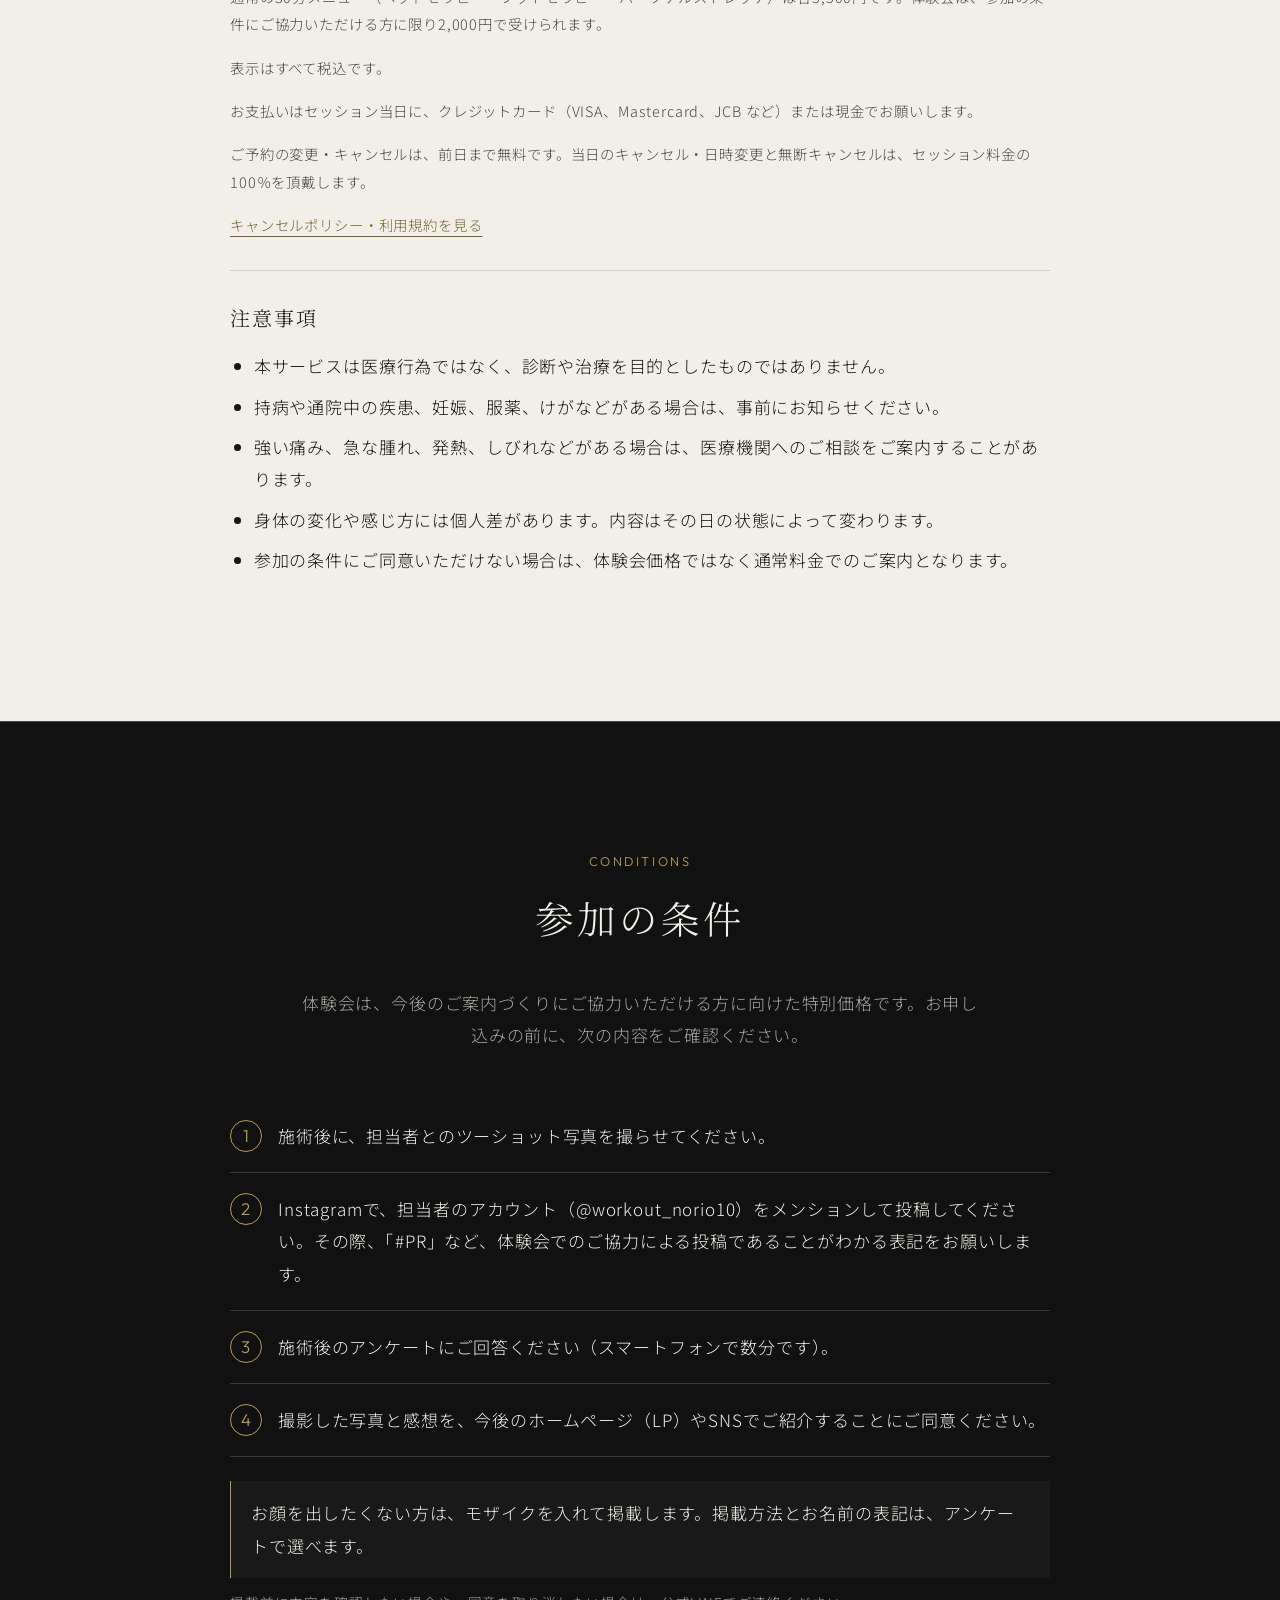
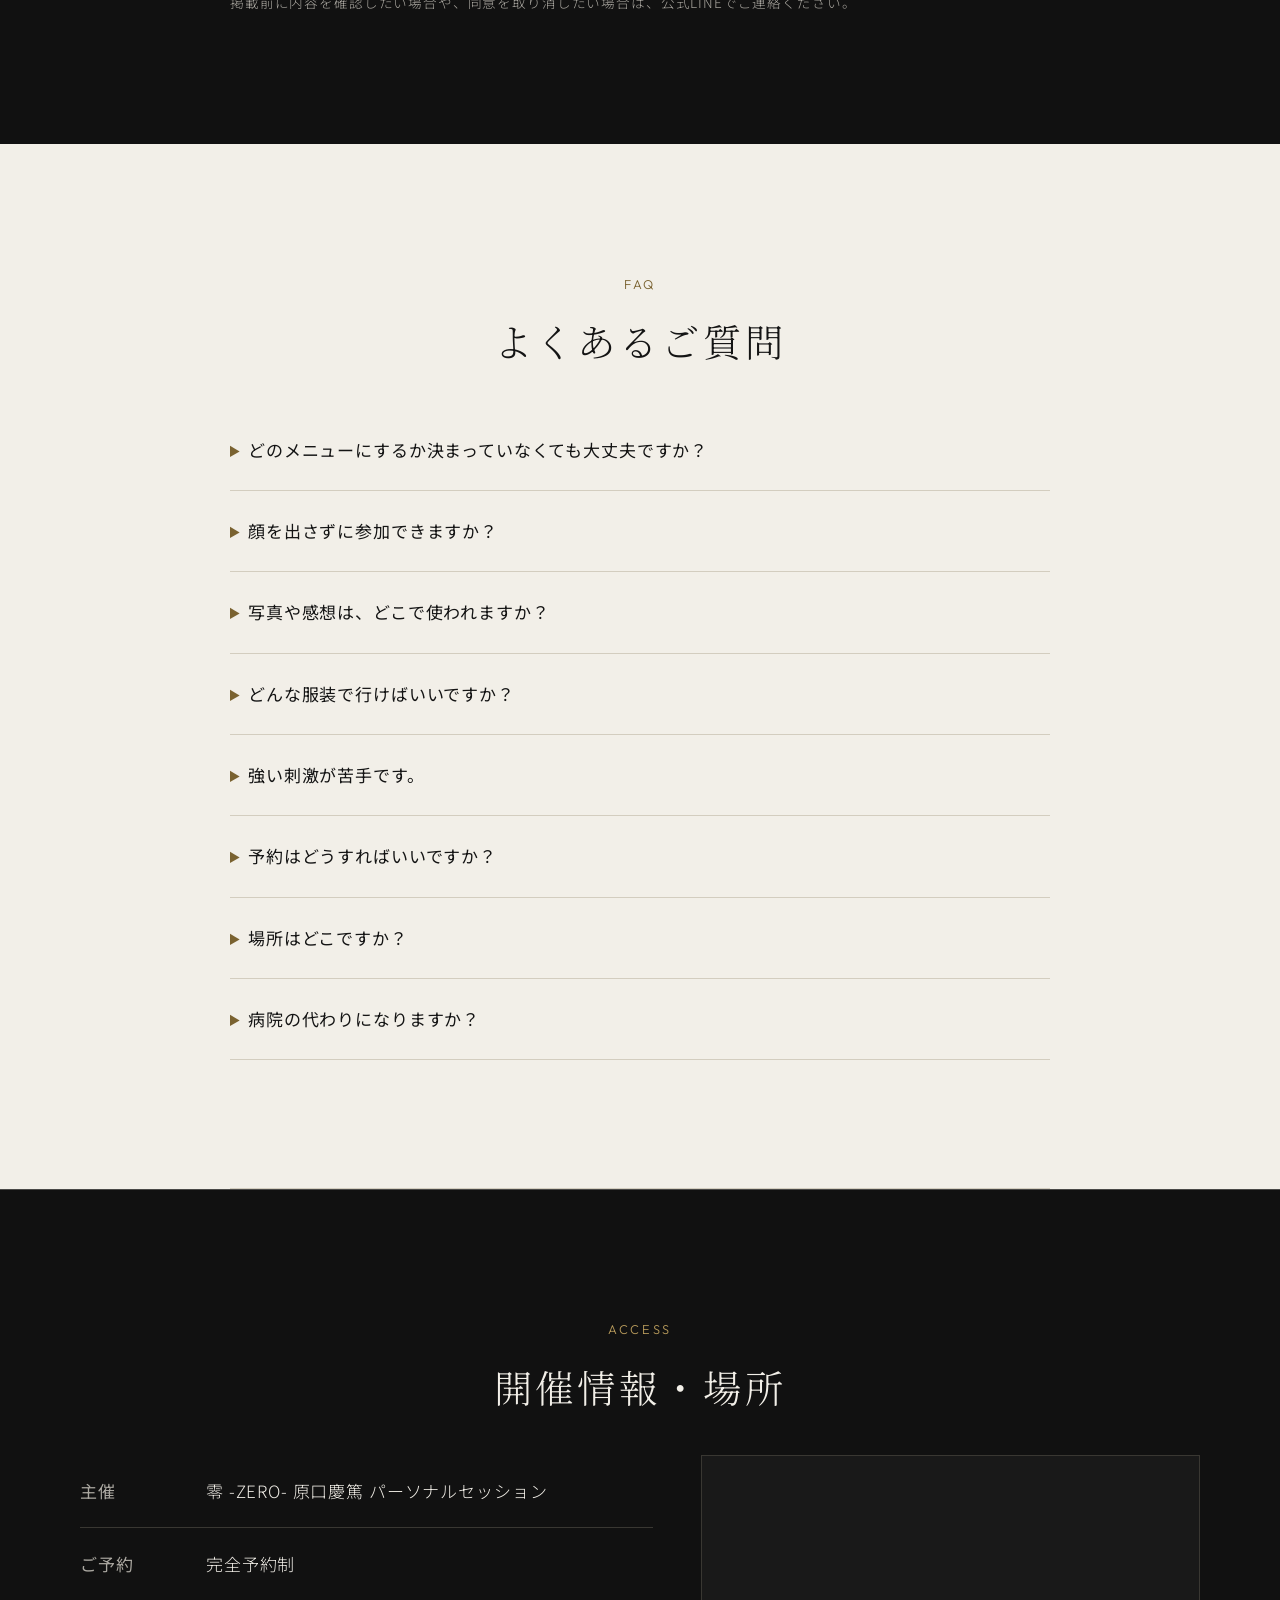
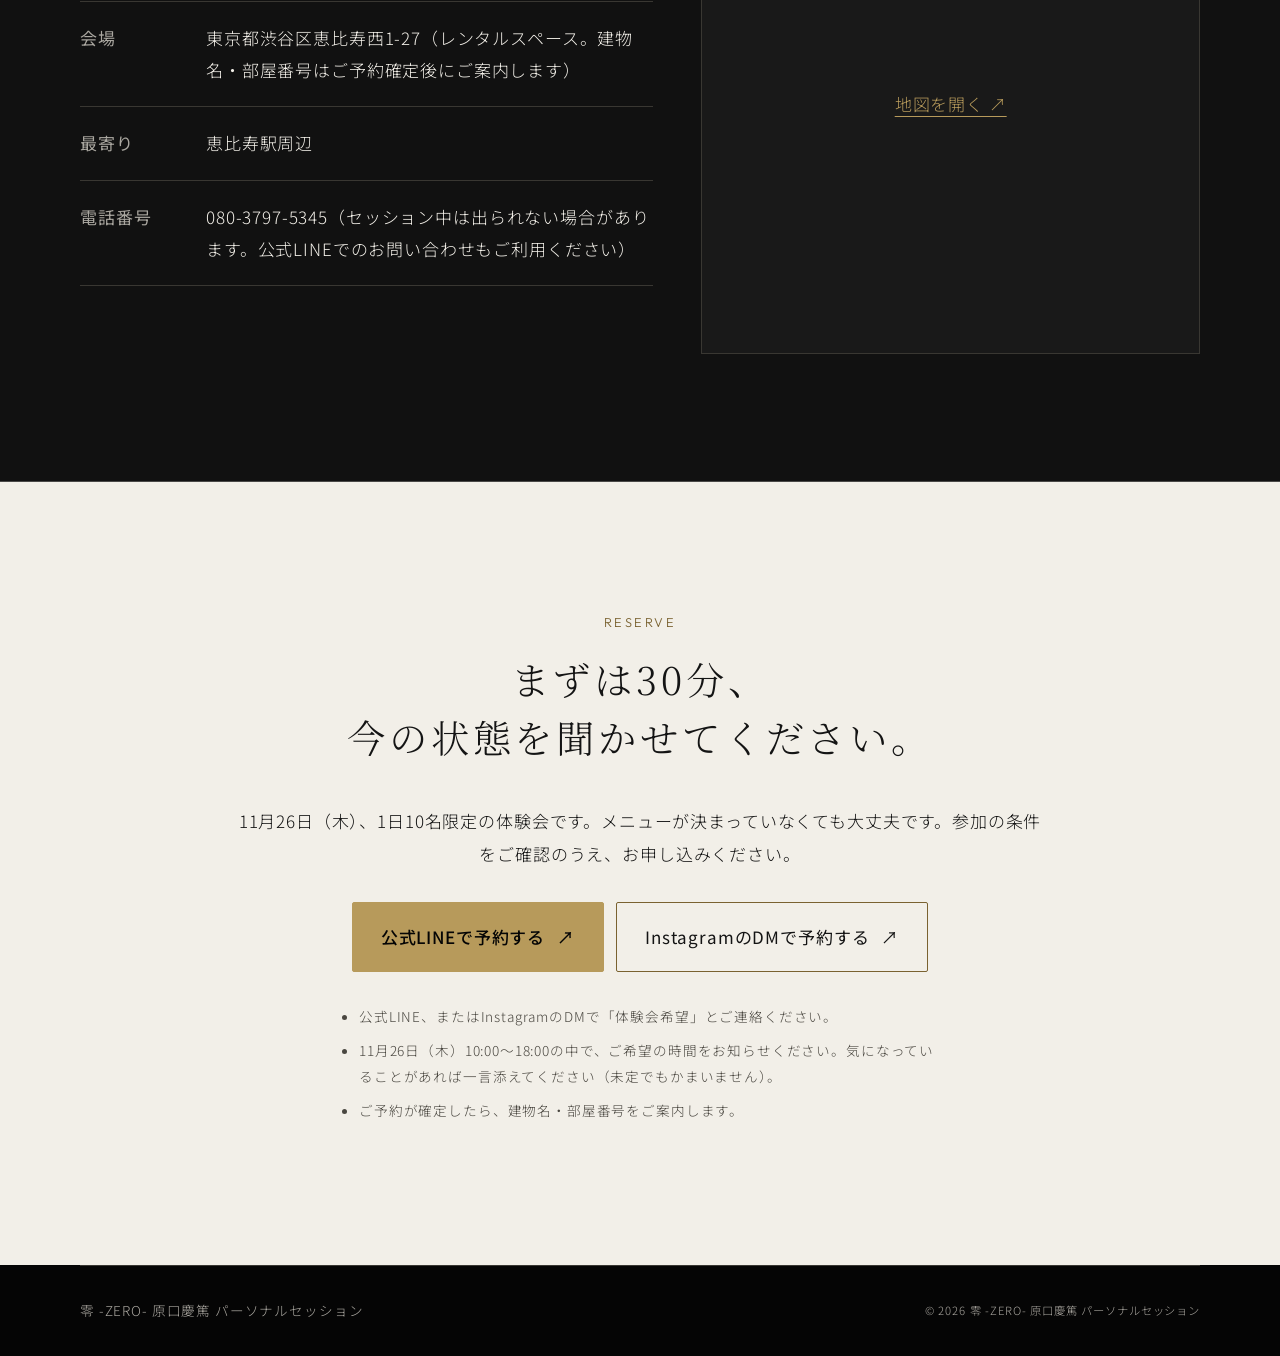
==== commit 60dc9e9b: "update: 参加条件の投稿に「#PR」等の表記をお願いする案内を追加 Co-Authored-By: Claude Opus 5.5 <noreply@anthropic.com>" ====
--- a/care/index.html
+++ b/care/index.html
@@ -21,7 +21,7 @@
 <section class="section wrap narrow" aria-labelledby="flow-title"><span class="section-eyebrow" aria-hidden="true">FLOW</span><h2 id="flow-title">初めての方の流れ</h2><ol class="timeline"><li><h3>ご予約</h3><p>公式LINE、またはInstagramのDMで、11月26日（木）10:00〜18:00の中からご希望の時間をお知らせください。内容は決めずに来ていただいて大丈夫です。</p></li><li><h3>お話を伺う</h3><p>気になっていること、お仕事や生活の様子、ご希望、苦手なことなどを伺います。</p></li><li><h3>内容のご相談とケア</h3><p>30分の中で、その日のケアの内容をご提案し、納得いただいてから始めます。強さや進め方は途中でもお伝えください。</p></li><li><h3>写真撮影</h3><p>担当者とのツーショット写真を撮らせてください。お顔を出したくない方は、掲載時にモザイクを入れます。</p></li><li><h3>アンケートと投稿</h3><p>スマートフォンでアンケートにご回答いただき、Instagramで担当者のアカウントをメンションして投稿してください。無理な勧誘や継続契約は行いません。</p></li></ol></section>
 <section class="section soft" aria-labelledby="staff-title"><div class="wrap"><span class="section-eyebrow" aria-hidden="true">STAFF</span><h2 id="staff-title">担当者と会場の雰囲気</h2><article class="staff-row"><div><img class="photo" src="assets/img/staff.jpg" alt="担当の原口慶篤" style="--focus:50% 10%;--focus-m:50% 10%;--ratio:3/4" loading="lazy" width="800" height="1200"></div><div><h3>原口 慶篤（はらぐち のりあつ）</h3><p>パーソナルトレーナー／整体師／コンディショニング講師</p><p>12年以上、パーソナルトレーニングや整体、コンディショニングの現場で、一人ひとりの身体と向き合ってきました。最初から方法を一つに決めず、今の状態とご希望を伺ってから、その日に合う内容を一緒に考えます。</p><ul><li>トレーナー歴12年以上</li><li>NASM-PES</li><li>NSCA-CPT</li><li>人体解剖実習 5回修了</li><li>赤十字救急法救急員</li></ul></div></article><div class="room-row"><ul class="atmosphere"><li>恵比寿駅周辺のプライベートなレンタルスペースで、一対一で行います。</li><li>固定の店舗ではないため、建物名・部屋番号はご予約確定後にご案内します。</li></ul></div></div></section>
 <section class="section wrap narrow" aria-labelledby="menu-title"><span class="section-eyebrow" aria-hidden="true">PRICE</span><h2 id="menu-title">体験会の内容・料金</h2><div class="event-card"><p class="event-price"><span class="event-label">体験価格</span><strong>2,000円</strong><span>（税込・お一人30分）</span></p><p class="event-normal">通常の30分メニュー（ヘッド・フット・ストレッチ）は各5,500円</p><dl class="event-dl"><div><dt>開催日</dt><dd>2026年11月26日（木）</dd></div><div><dt>時間帯</dt><dd>10:00〜18:00（お一人30分・完全予約制）</dd></div><div><dt>定員</dt><dd>1日10名限定</dd></div><div><dt>会場</dt><dd>東京都渋谷区恵比寿西1-27（レンタルスペース。建物名・部屋番号はご予約確定後にご案内します）</dd></div></dl></div><table class="menu-table"><thead><tr><th scope="col">メニュー</th><th scope="col">時間</th><th scope="col">料金</th></tr></thead><tbody><tr><th scope="row">ケア体験（30分）<span class="menu-desc">お話を伺い、ヘッドケア・フットケア・ストレッチなどから、その日の内容を一緒に決めます。</span></th><td data-label="時間">30分</td><td data-label="料金">2,000円</td></tr></tbody></table><p class="menu-note">通常の30分メニュー（ヘッドセラピー・フットセラピー・パーソナルストレッチ）は各5,500円です。体験会は、参加の条件にご協力いただける方に限り2,000円で受けられます。</p><p class="menu-note">表示はすべて税込です。</p><p class="menu-note">お支払いはセッション当日に、クレジットカード（VISA、Mastercard、JCB など）または現金でお願いします。</p><p class="menu-note">ご予約の変更・キャンセルは、前日まで無料です。当日のキャンセル・日時変更と無断キャンセルは、セッション料金の100％を頂戴します。</p><p class="menu-note"><a href="https://noriatsu3377-hue.github.io/Fee/legal.html#cancel" rel="noopener">キャンセルポリシー・利用規約を見る</a></p><aside class="notices"><h3>注意事項</h3><ul><li>本サービスは医療行為ではなく、診断や治療を目的としたものではありません。</li><li>持病や通院中の疾患、妊娠、服薬、けがなどがある場合は、事前にお知らせください。</li><li>強い痛み、急な腫れ、発熱、しびれなどがある場合は、医療機関へのご相談をご案内することがあります。</li><li>身体の変化や感じ方には個人差があります。内容はその日の状態によって変わります。</li><li>参加の条件にご同意いただけない場合は、体験会価格ではなく通常料金でのご案内となります。</li></ul></aside></section>
-<section class="section conditions" aria-labelledby="cond-title"><div class="wrap narrow"><span class="section-eyebrow" aria-hidden="true">CONDITIONS</span><h2 id="cond-title">参加の条件</h2><p class="section-lead">体験会は、今後のご案内づくりにご協力いただける方に向けた特別価格です。お申し込みの前に、次の内容をご確認ください。</p><ol class="cond-list"><li>施術後に、担当者とのツーショット写真を撮らせてください。</li><li>Instagramで、担当者のアカウント（@workout_norio10）をメンションして投稿してください。</li><li>施術後のアンケートにご回答ください（スマートフォンで数分です）。</li><li>撮影した写真と感想を、今後のホームページ（LP）やSNSでご紹介することにご同意ください。</li></ol><p class="cond-note">お顔を出したくない方は、モザイクを入れて掲載します。掲載方法とお名前の表記は、アンケートで選べます。</p><p class="cond-note small">掲載前に内容を確認したい場合や、同意を取り消したい場合は、公式LINEでご連絡ください。</p></div></section>
+<section class="section conditions" aria-labelledby="cond-title"><div class="wrap narrow"><span class="section-eyebrow" aria-hidden="true">CONDITIONS</span><h2 id="cond-title">参加の条件</h2><p class="section-lead">体験会は、今後のご案内づくりにご協力いただける方に向けた特別価格です。お申し込みの前に、次の内容をご確認ください。</p><ol class="cond-list"><li>施術後に、担当者とのツーショット写真を撮らせてください。</li><li>Instagramで、担当者のアカウント（@workout_norio10）をメンションして投稿してください。その際、「#PR」など、体験会でのご協力による投稿であることがわかる表記をお願いします。</li><li>施術後のアンケートにご回答ください（スマートフォンで数分です）。</li><li>撮影した写真と感想を、今後のホームページ（LP）やSNSでご紹介することにご同意ください。</li></ol><p class="cond-note">お顔を出したくない方は、モザイクを入れて掲載します。掲載方法とお名前の表記は、アンケートで選べます。</p><p class="cond-note small">掲載前に内容を確認したい場合や、同意を取り消したい場合は、公式LINEでご連絡ください。</p></div></section>
 <section class="section wrap narrow faq" aria-labelledby="faq-title"><span class="section-eyebrow" aria-hidden="true">FAQ</span><h2 id="faq-title">よくあるご質問</h2><details><summary>どのメニューにするか決まっていなくても大丈夫ですか？</summary><p>はい、大丈夫です。お話を伺ってから、その日の内容を一緒に決めます。</p></details><details><summary>顔を出さずに参加できますか？</summary><p>はい。写真の撮影にはご協力いただきますが、掲載時にお顔へモザイクを入れることができます。掲載方法とお名前の表記は、アンケートで選べます。</p></details><details><summary>写真や感想は、どこで使われますか？</summary><p>今後のホームページ（LP）やSNSで、施術の様子やお客様の声としてご紹介します。掲載前に確認したい場合や、同意を取り消したい場合は、公式LINEでご連絡ください。</p></details><details><summary>どんな服装で行けばいいですか？</summary><p>Tシャツやジャージなど、動きやすい服装でお越しいただくか、お持ちください。ジーンズなど硬い素材の服は避けていただくと安心です。お着替えのスペースはご用意しています。</p></details><details><summary>強い刺激が苦手です。</summary><p>強さはご希望に合わせて調整します。途中でも、遠慮なくお声がけください。</p></details><details><summary>予約はどうすればいいですか？</summary><p>公式LINE、またはInstagramのDMで受け付けています。「体験会希望」とご希望の時間をお送りください。1日10名限定のため、枠が埋まりしだい締め切ります。</p></details><details><summary>場所はどこですか？</summary><p>東京都渋谷区恵比寿西1-27のレンタルスペースです（恵比寿駅周辺）。建物名・部屋番号は、ご予約が確定しましたらご案内します。</p></details><details><summary>病院の代わりになりますか？</summary><p>当店は医療機関ではなく、診断や治療は行いません。痛みが強い、通院中などの場合は、医師にご相談ください。</p></details></section>
 <section class="section soft" aria-labelledby="access-title"><div class="wrap"><span class="section-eyebrow" aria-hidden="true">ACCESS</span><h2 id="access-title">開催情報・場所</h2><div class="access"><dl><div><dt>主催</dt><dd>零 -ZERO- 原口慶篤 パーソナルセッション</dd></div><div><dt>ご予約</dt><dd>完全予約制</dd></div><div><dt>会場</dt><dd>東京都渋谷区恵比寿西1-27（レンタルスペース。建物名・部屋番号はご予約確定後にご案内します）</dd></div><div><dt>最寄り</dt><dd>恵比寿駅周辺</dd></div><div><dt>電話番号</dt><dd>080-3797-5345（セッション中は出られない場合があります。公式LINEでのお問い合わせもご利用ください）</dd></div></dl><div class="map-frame"><a href="https://www.google.com/maps/search/?api=1&amp;query=%E6%9D%B1%E4%BA%AC%E9%83%BD%E6%B8%8B%E8%B0%B7%E5%8C%BA%E6%81%B5%E6%AF%94%E5%AF%BF%E8%A5%BF1-27" rel="noopener">地図を開く ↗</a></div></div></div></section>
 <section class="section final wrap narrow" aria-labelledby="final-title"><span class="section-eyebrow" aria-hidden="true">RESERVE</span><h2 id="final-title">まずは30分、<br>今の状態を聞かせてください。</h2><p>11月26日（木）、1日10名限定の体験会です。メニューが決まっていなくても大丈夫です。参加の条件をご確認のうえ、お申し込みください。</p><div class="cta-group"><a class="btn" href="https://lin.ee/N27gGW2" rel="noopener">公式LINEで予約する<span class="sr-only">（公式LINEが開きます）</span><span aria-hidden="true"> ↗</span></a><a class="btn btn-outline" href="https://ig.me/m/workout_norio10" rel="noopener">InstagramのDMで予約する<span class="sr-only">（Instagramが開きます）</span><span aria-hidden="true"> ↗</span></a></div><div class="booking-steps"><ul><li>公式LINE、またはInstagramのDMで「体験会希望」とご連絡ください。</li><li>11月26日（木）10:00〜18:00の中で、ご希望の時間をお知らせください。気になっていることがあれば一言添えてください（未定でもかまいません）。</li><li>ご予約が確定したら、建物名・部屋番号をご案内します。</li></ul></div></section>
